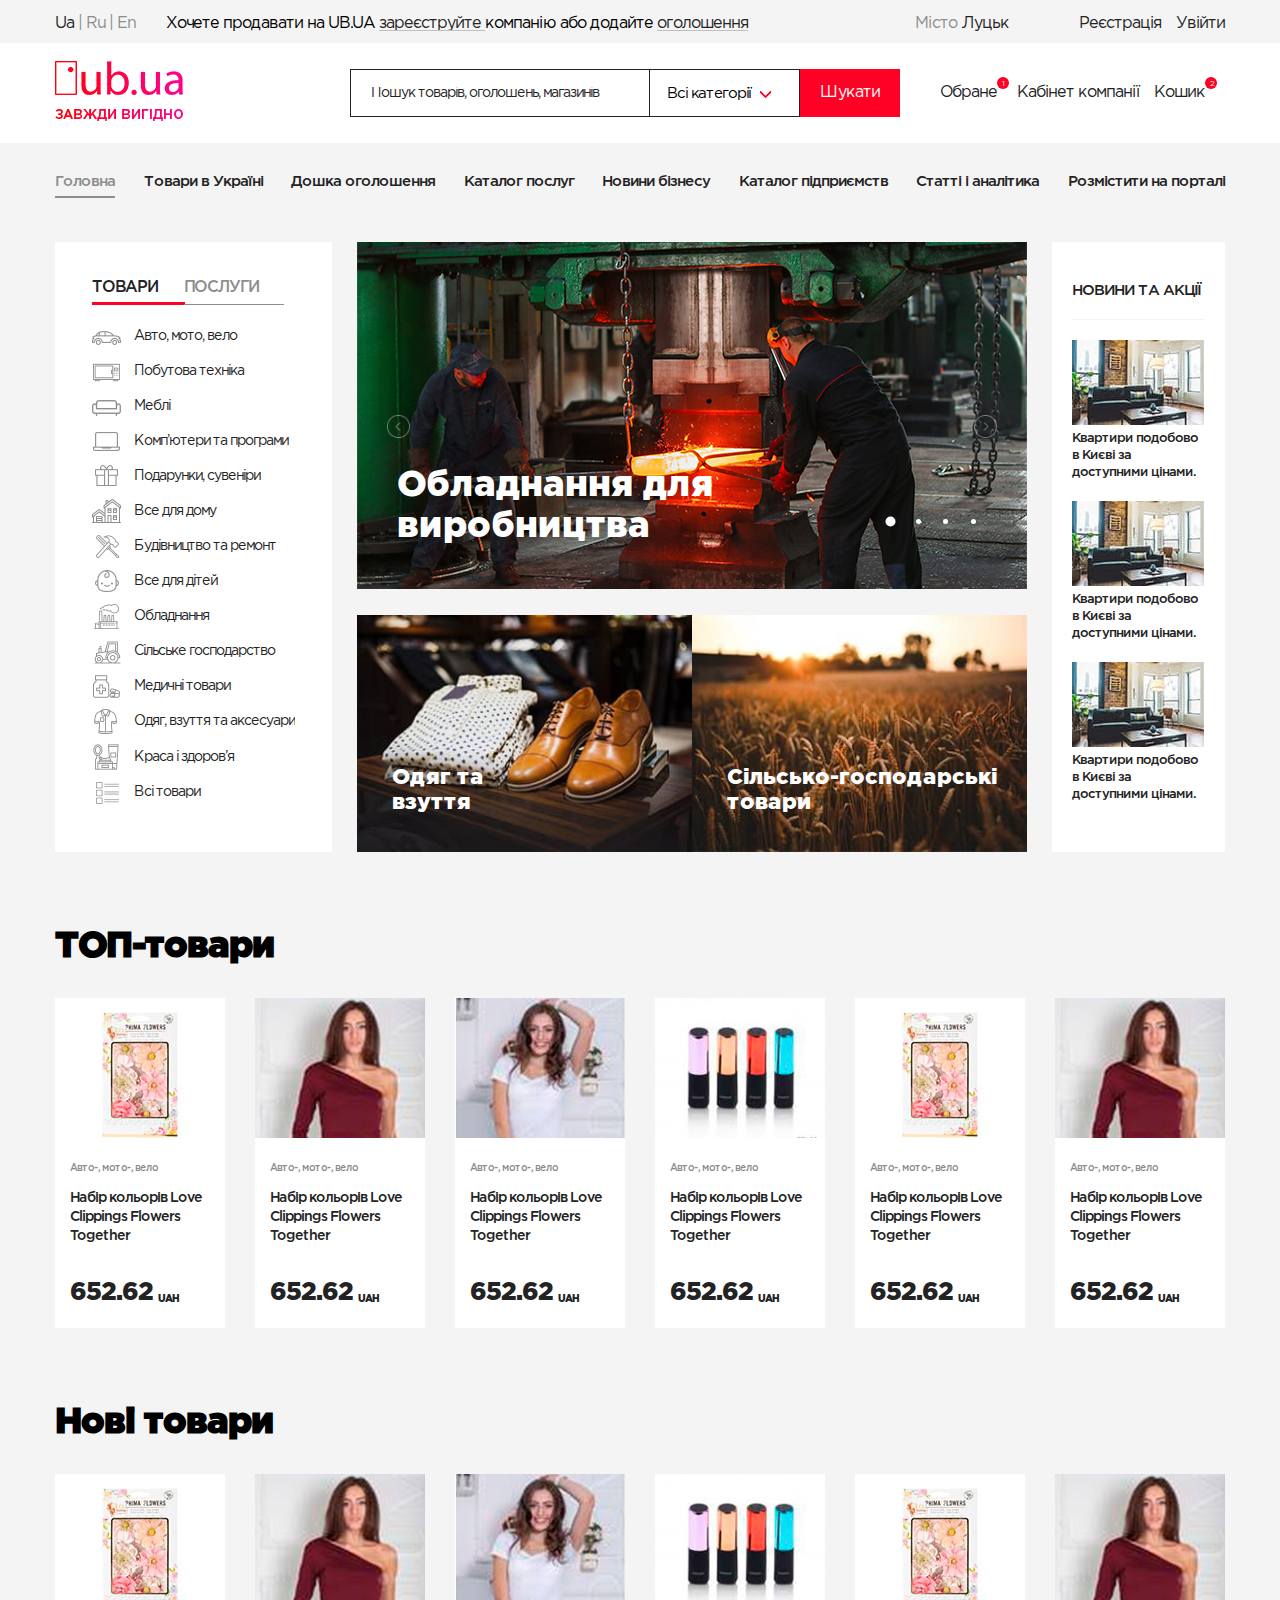
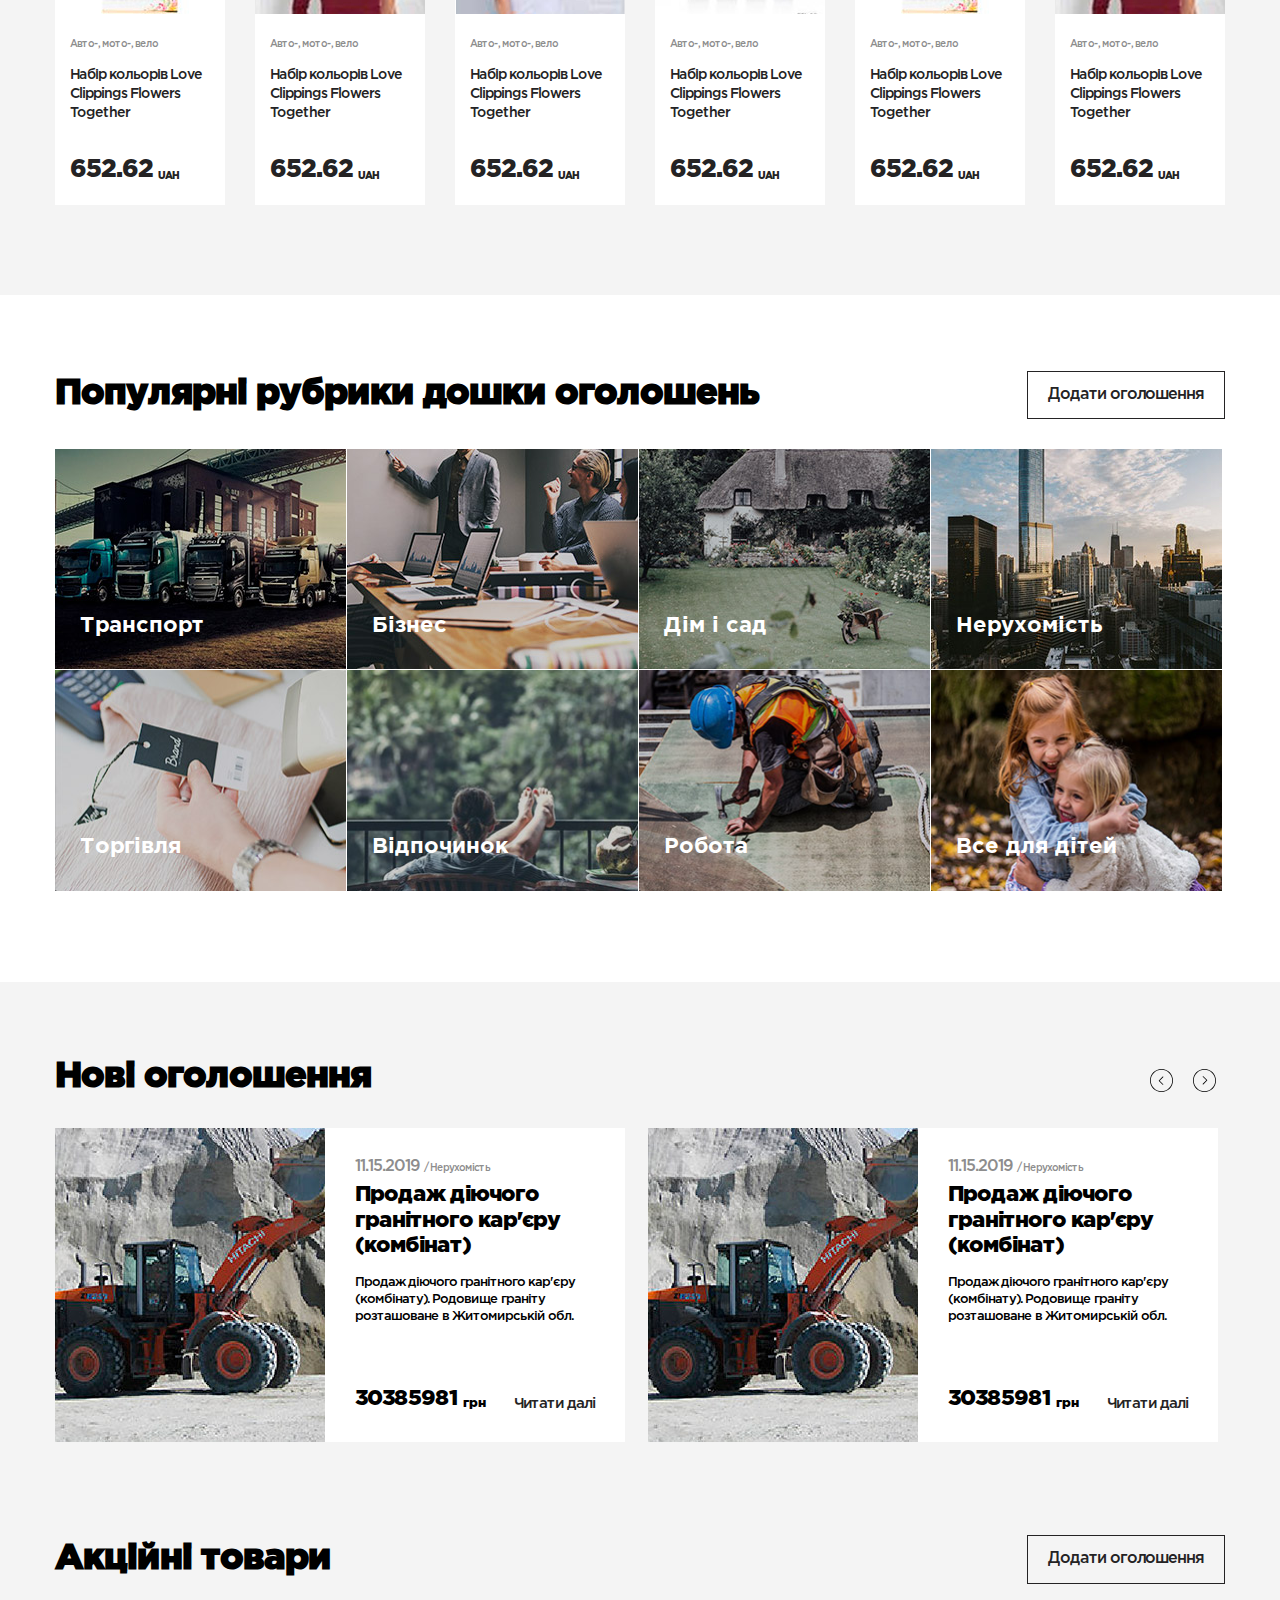
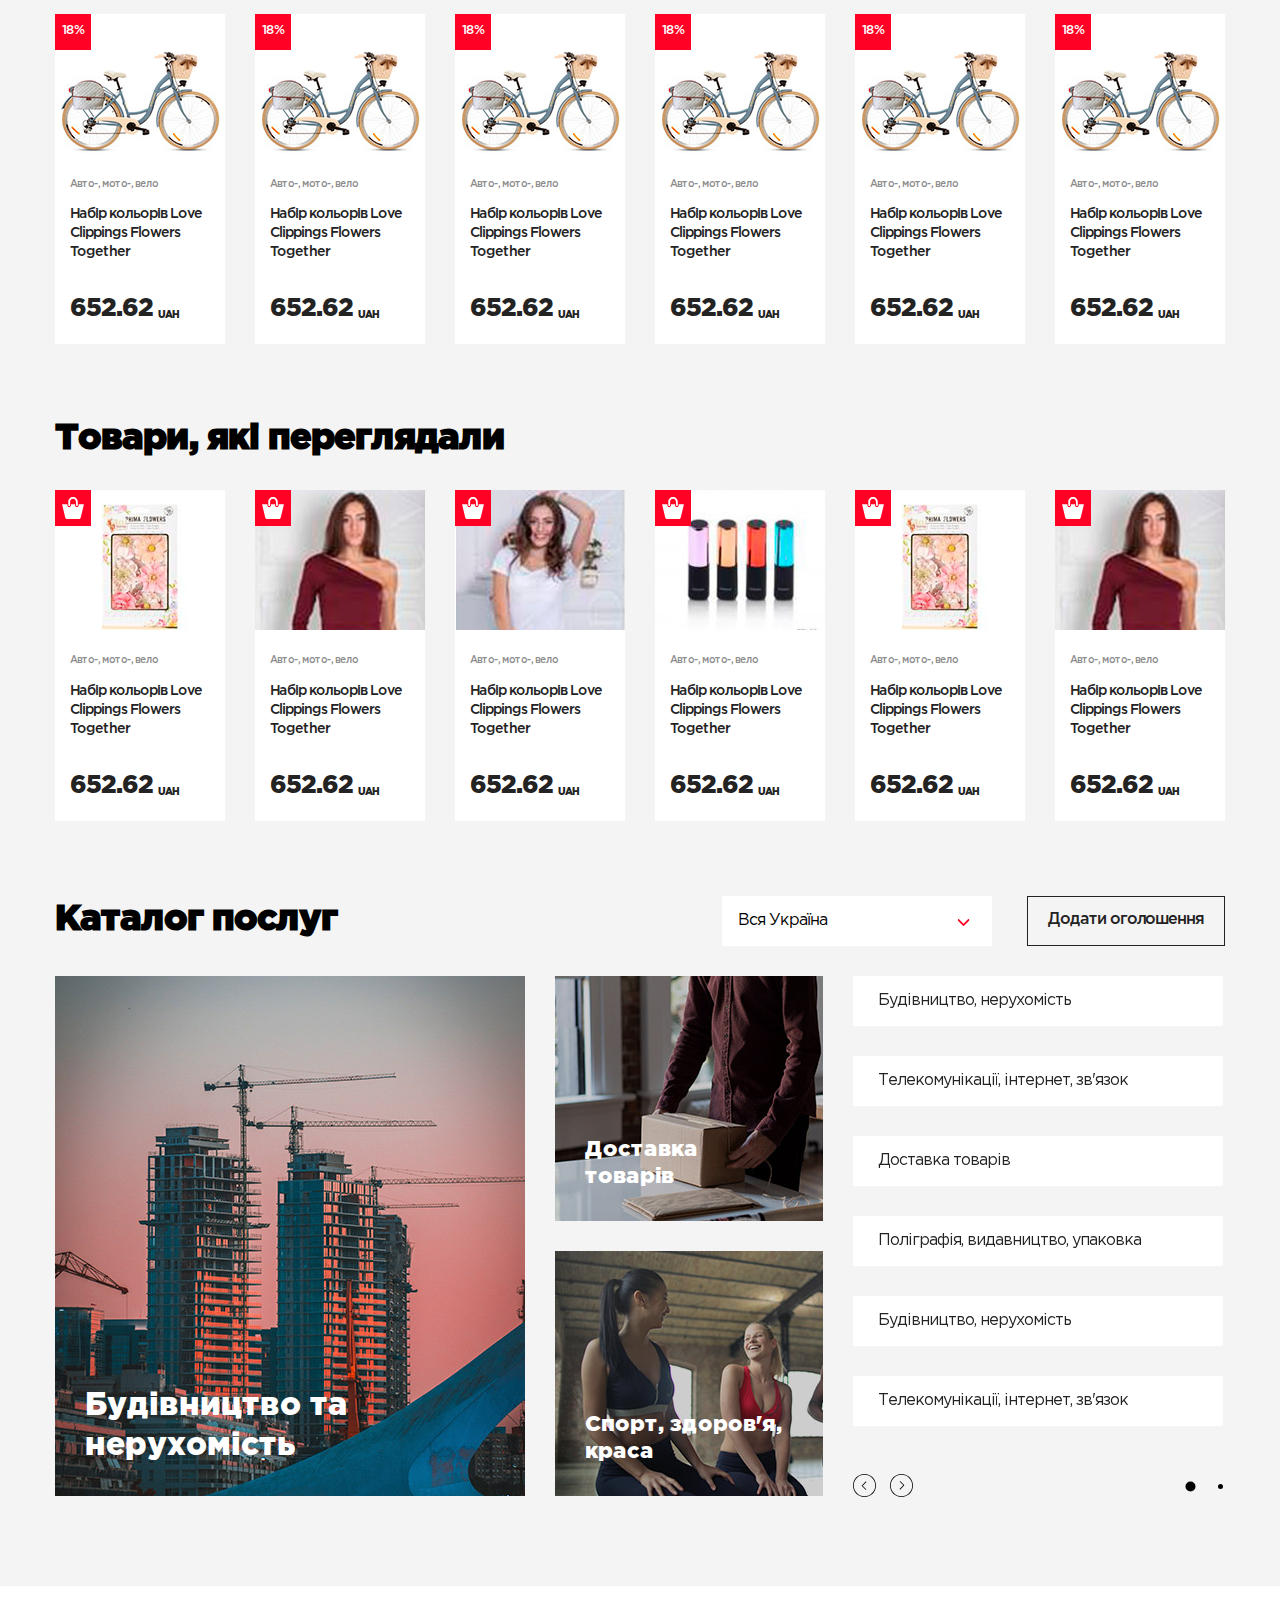
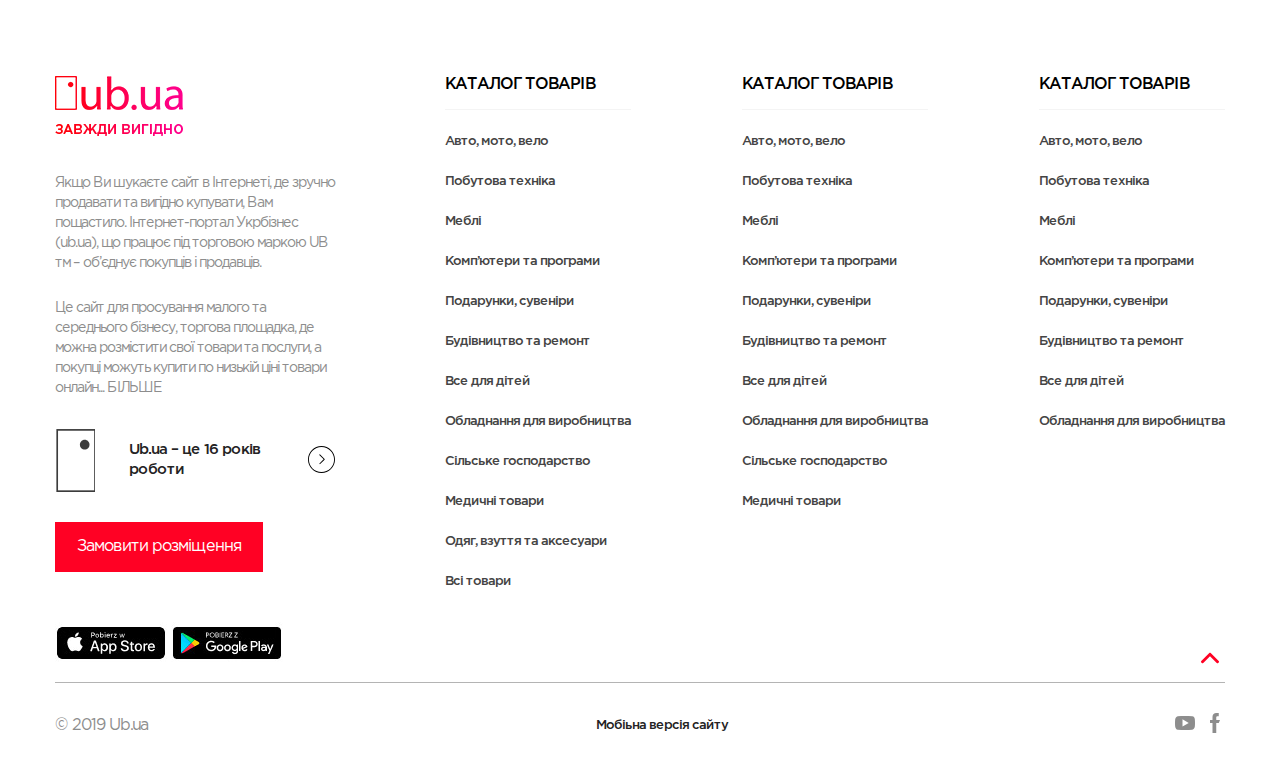
==== index.html @ d22a5349 "desctop home fix" ====
<!doctype html>
<html lang="ru">
<head>
    <meta charset="UTF-8">
    <meta name="viewport" content="initial-scale=1.0, width=device-width">
    <meta http-equiv="X-UA-Compatible" content="ie=edge">
    <link rel="stylesheet" href="css/normalize.css">
    <link rel="stylesheet" href="css/owl.carousel.min.css">
    <link rel="stylesheet" href="css/style.css">
    <link href="images/ub.ico" rel="shortcut icon">
    <title>Document</title>
</head>
<body>

<div class="page-wrap">
    <header class="header">

        <div class="header__top wrapper">
            <div class="header__local">
                <a href="#" class="header__local-link header__local-link--active">Ua</a>
                <span class="header__separator">|</span>
                <a href="#" class="header__local-link">Ru</a>
                <span class="header__separator">|</span>
                <a href="#" class="header__local-link">En</a>
            </div>
            <div class="header__top-text">
                Хочете продавати на UB.UA
                <a href="#">
                    зареєструйте
                </a>
                 компанію або додайте
                <a href="#">
                    оголошення
                </a>
            </div>
            <div class="header__city">
                <span>
                    Місто
                </span>
                <a href="#" class="header__city-name">
                    Луцьк
                </a>
            </div>
            <div class="header__actions">
                <div class="header__sign-up">
                    <a href="#">
                        Реєстрацiя
                    </a>
                </div>
                <div class="header__sign-in">
                    <a href="#">
                        Увiйти
                    </a>
                </div>
                <a href="#" class="mobile-menu-btn">
                    <svg  viewBox="0 0 24 24"><path fill="#ff0124" d="M3,6H21V8H3V6M3,11H21V13H3V11M3,16H21V18H3V16Z"></path></svg>
                </a>
            </div>
        </div>
        <div class="header__center">
            <div class="header__center-inner wrapper">
                <div class="header__center-item">
                    <a href="#" class="header__logo">
                        <img src="images/logo.png" alt="logo">
                    </a>
                </div>
                <div class="header__center-item">
                    <div class="header__search">
                        <input type="text" placeholder="Пошук товарiв, оголошень, магазинiв">
                        <div class="header__category">
                            <span>Всi категорiї</span>


                            <ul class="header__category-items">
                                <li class="header__category-item">
                                    <a href="#" class="header__category-link">
                                        Категорiя
                                    </a>
                                </li>
                            </ul>
                        </div>
                        <input type="submit" class="header__search-btn" value="Шукати">
                    </div>
                    <div class="header__center-right">
                        <a href="#" class="header__like">
                            Обране
                            <span>1</span>
                        </a>
                        <a href="#" class="header__profile">
                            Кабiнет компанії
                        </a>
                        <a href="#" class="header__cart">
                            Кошик
                            <span>2</span>
                        </a>
                    </div>
                </div>
            </div>
        </div>
        <div class="header__menu wrapper">
            <ul class="header__menu-items">
                <li class="header__menu-item">
                    <a href="#" class="header__menu-link header__menu-link--active">
                        Головна
                    </a>
                </li>
                <li class="header__menu-item">
                    <a href="#" class="header__menu-link">
                        Товари в Україні
                    </a>
                </li>
                <li class="header__menu-item">
                    <a href="#" class="header__menu-link">
                        Дошка оголошення
                    </a>
                </li>
                <li class="header__menu-item">
                    <a href="#" class="header__menu-link">
                        Каталог послуг
                    </a>
                </li>
                <li class="header__menu-item">
                    <a href="#" class="header__menu-link">
                        Новини бізнесу
                    </a>
                </li>
                <li class="header__menu-item">
                    <a href="#" class="header__menu-link">
                        Каталог підприємств
                    </a>
                </li>
                <li class="header__menu-item">
                    <a href="#" class="header__menu-link">
                        Статті і аналітика
                    </a>
                </li>
                <li class="header__menu-item">
                    <a href="#" class="header__menu-link">
                        Розмістити на порталі
                    </a>
                </li>
            </ul>
        </div>

    </header>

    <main class="main">
        <div class="home-top wrapper">
            <div class="mobile-catalog">

                <a href="#" >
                    <!--<svg viewBox="0 0 24 24"><path fill="#242324" d="M3,6H21V8H3V6M3,11H21V13H3V11M3,16H21V18H3V16Z"></path></svg>-->
                    Каталог
                </a>
            </div>
            <aside class="catalog-bar">
                <div class="catalog-bar__tabs">
                    <a href="#" class="catalog-bar__tabs-item catalog-bar__tabs-item--active">
                        товари
                    </a>
                    <a href="#" class="catalog-bar__tabs-item">
                        послуги
                    </a>
                </div>
                <div class="catalog-bar__content">
                    <ul class="catalog-bar__items catalog-bar__items--active">
                        <li class="catalog-bar__item">
                            <a href="#" class="catalog-bar__link catalog-bar__link--auto">
                                Авто, мото, вело
                            </a>
                        </li>
                        <li class="catalog-bar__item">
                            <a href="#" class="catalog-bar__link catalog-bar__link--household">
                                Побутова техніка
                            </a>
                        </li>
                        <li class="catalog-bar__item">
                            <a href="#" class="catalog-bar__link catalog-bar__link--mebel">
                                Меблі
                            </a>
                        </li>
                        <li class="catalog-bar__item">
                            <a href="#" class="catalog-bar__link catalog-bar__link--computers">
                                Комп’ютери та програми
                            </a>
                        </li>
                        <li class="catalog-bar__item">
                            <a href="#" class="catalog-bar__link catalog-bar__link--gifts">
                                Подарунки, сувеніри
                            </a>
                        </li>
                        <li class="catalog-bar__item">
                            <a href="#" class="catalog-bar__link catalog-bar__link--home">
                                Все для дому
                            </a>
                        </li>
                        <li class="catalog-bar__item">
                            <a href="#" class="catalog-bar__link catalog-bar__link--construction">
                                Будівництво та ремонт
                            </a>
                        </li>
                        <li class="catalog-bar__item">
                            <a href="#" class="catalog-bar__link catalog-bar__link--children">
                                Все для дітей
                            </a>
                        </li>
                        <li class="catalog-bar__item">
                            <a href="#" class="catalog-bar__link catalog-bar__link--production">
                                Обладнання
                            </a>
                        </li>
                        <li class="catalog-bar__item">
                            <a href="#" class="catalog-bar__link catalog-bar__link--sports">
                                Сільське господарство
                            </a>
                        </li>
                        <li class="catalog-bar__item">
                            <a href="#" class="catalog-bar__link catalog-bar__link--pharmacy">
                                Медичні товари
                            </a>
                        </li>
                        <li class="catalog-bar__item">
                            <a href="#" class="catalog-bar__link catalog-bar__link--clothes">
                                Одяг, взуття та аксесуари
                            </a>
                        </li>
                        <li class="catalog-bar__item">
                            <a href="#" class="catalog-bar__link catalog-bar__link--beauty">
                                Краса і здоров’я
                            </a>
                        </li>
                        <li class="catalog-bar__item">
                            <a href="#" class="catalog-bar__link catalog-bar__link--all">
                                Всі товари
                            </a>
                        </li>
                    </ul>
                    <ul class="catalog-bar__items">
                        <li class="catalog-bar__item">
                            <a href="#" class="catalog-bar__link catalog-bar__link--auto">
                                Авто, мото, вело
                            </a>
                        </li>
                        <li class="catalog-bar__item">
                            <a href="#" class="catalog-bar__link catalog-bar__link--household">
                                Побутова техніка
                            </a>
                        </li>
                        <li class="catalog-bar__item">
                            <a href="#" class="catalog-bar__link catalog-bar__link--mebel">
                                Меблі
                            </a>
                        </li>
                        <li class="catalog-bar__item">
                            <a href="#" class="catalog-bar__link catalog-bar__link--computers">
                                Комп’ютери та програми
                            </a>
                        </li>
                        <li class="catalog-bar__item">
                            <a href="#" class="catalog-bar__link catalog-bar__link--gifts">
                                Подарунки, сувеніри
                            </a>
                        </li>
                        <li class="catalog-bar__item">
                            <a href="#" class="catalog-bar__link catalog-bar__link--home">
                                Все для дому
                            </a>
                        </li>
                        <li class="catalog-bar__item">
                            <a href="#" class="catalog-bar__link catalog-bar__link--construction">
                                Будівництво та ремонт
                            </a>
                        </li>
                        <li class="catalog-bar__item">
                            <a href="#" class="catalog-bar__link catalog-bar__link--children">
                                Все для дітей
                            </a>
                        </li>
                        <li class="catalog-bar__item">
                            <a href="#" class="catalog-bar__link catalog-bar__link--production">
                                Обладнання
                            </a>
                        </li>
                        <li class="catalog-bar__item">
                            <a href="#" class="catalog-bar__link catalog-bar__link--sports">
                                Сільське господарство
                            </a>
                        </li>
                        <li class="catalog-bar__item">
                            <a href="#" class="catalog-bar__link catalog-bar__link--pharmacy">
                                Медичні товари
                            </a>
                        </li>
                        <li class="catalog-bar__item">
                            <a href="#" class="catalog-bar__link catalog-bar__link--clothes">
                                Одяг, взуття та аксесуари
                            </a>
                        </li>
                        <li class="catalog-bar__item">
                            <a href="#" class="catalog-bar__link catalog-bar__link--beauty">
                                Краса і здоров’я
                            </a>
                        </li>
                        <li class="catalog-bar__item">
                            <a href="#" class="catalog-bar__link catalog-bar__link--all">
                                Всі товари
                            </a>
                        </li>
                    </ul>
                </div>
            </aside>
            <div class="home-top__center">
                <div class="home-slider">
                    <div class="home-slider__items owl-carousel">
                        <a href="#" class="home-slider__item">
                            <img src="images/slide.png" alt="img">
                            <div class="home-slider__title">
                                Обладнання для <br> виробництва
                            </div>
                        </a>
                        <a href="#" class="home-slider__item">
                            <img src="images/slide.png" alt="img">
                            <div class="home-slider__title">
                                Обладнання для <br> виробництва
                            </div>
                        </a>
                        <a href="#" class="home-slider__item">
                            <img src="images/slide.png" alt="img">
                            <div class="home-slider__title">
                                Обладнання для <br> виробництва
                            </div>
                        </a>
                        <a href="#" class="home-slider__item">
                            <img src="images/slide.png" alt="img">
                            <div class="home-slider__title">
                                Обладнання для <br> виробництва
                            </div>
                        </a>
                    </div>
                </div>
                <div class="home-top__category">
                    <a href="#" class="home-top__category-item">
                        <img src="images/cat.jpg" alt="img">
                        <div class="home-top__category-title">
                            Одяг та <br>
                            взуття
                        </div>
                    </a>
                    <a href="#" class="home-top__category-item">
                        <img src="images/cat2.jpg" alt="img">
                        <div class="home-top__category-title">
                            Сiльсько-господарськi товари
                        </div>
                    </a>
                </div>
            </div>
            <aside class="news-bar">
                <a href="#" class="news-bar__title">
                    Новини та Акції
                </a>
                <a href="#" class="news-bar__item">
                    <div class="news-bar__img">
                        <img src="images/news.jpg" alt="img">
                    </div>
                    <div class="news-bar__caption">
                        Квартири подобово в Києві за доступними цінами.
                    </div>
                </a>
                <a href="#" class="news-bar__item">
                    <div class="news-bar__img">
                        <img src="images/news.jpg" alt="img">
                    </div>
                    <div class="news-bar__caption">
                        Квартири подобово в Києві за доступними цінами.
                    </div>
                </a>
                <a href="#" class="news-bar__item">
                    <div class="news-bar__img">
                        <img src="images/news.jpg" alt="img">
                    </div>
                    <div class="news-bar__caption">
                        Квартири подобово в Києві за доступними цінами.
                    </div>
                </a>
            </aside>
        </div>


        <div class="wrapper">
            <div class="block-title">
                <h2>
                    ТОП-товари
                </h2>
            </div>

            <div class="product-slider">
                <div class="product-slider__inner">
                    <a href="#" class="product">
                        <div class="product__img">
                            <img src="images/home/t1.jpg" alt="img">
                        </div>
                        <div class="product__category">
                            Авто-, мото-, вело
                        </div>
                        <div class="product__title">
                            Набір кольорів Love Clippings Flowers Together
                        </div>
                        <div class="product__price">
                            <div class="product__price_num">
                                652.62
                            </div>
                            <div class="product__price_currency">
                                UAH
                            </div>
                        </div>
                    </a>
                    <a href="#" class="product">
                        <div class="product__img">
                            <img src="images/home/t2.jpg" alt="img">
                        </div>
                        <div class="product__category">
                            Авто-, мото-, вело
                        </div>
                        <div class="product__title">
                            Набір кольорів Love Clippings Flowers Together
                        </div>
                        <div class="product__price">
                            <div class="product__price_num">
                                652.62
                            </div>
                            <div class="product__price_currency">
                                UAH
                            </div>
                        </div>
                    </a>
                    <a href="#" class="product">
                        <div class="product__img">
                            <img src="images/home/t3.jpg" alt="img">
                        </div>
                        <div class="product__category">
                            Авто-, мото-, вело
                        </div>
                        <div class="product__title">
                            Набір кольорів Love Clippings Flowers Together
                        </div>
                        <div class="product__price">
                            <div class="product__price_num">
                                652.62
                            </div>
                            <div class="product__price_currency">
                                UAH
                            </div>
                        </div>
                    </a>
                    <a href="#" class="product">
                        <div class="product__img">
                            <img src="images/home/t4.jpg" alt="img">
                        </div>
                        <div class="product__category">
                            Авто-, мото-, вело
                        </div>
                        <div class="product__title">
                            Набір кольорів Love Clippings Flowers Together
                        </div>
                        <div class="product__price">
                            <div class="product__price_num">
                                652.62
                            </div>
                            <div class="product__price_currency">
                                UAH
                            </div>
                        </div>
                    </a>
                    <a href="#" class="product">
                        <div class="product__img">
                            <img src="images/home/t1.jpg" alt="img">
                        </div>
                        <div class="product__category">
                            Авто-, мото-, вело
                        </div>
                        <div class="product__title">
                            Набір кольорів Love Clippings Flowers Together
                        </div>
                        <div class="product__price">
                            <div class="product__price_num">
                                652.62
                            </div>
                            <div class="product__price_currency">
                                UAH
                            </div>
                        </div>
                    </a>
                    <a href="#" class="product">
                        <div class="product__img">
                            <img src="images/home/t2.jpg" alt="img">
                        </div>
                        <div class="product__category">
                            Авто-, мото-, вело
                        </div>
                        <div class="product__title">
                            Набір кольорів Love Clippings Flowers Together
                        </div>
                        <div class="product__price">
                            <div class="product__price_num">
                                652.62
                            </div>
                            <div class="product__price_currency">
                                UAH
                            </div>
                        </div>
                    </a>
                </div>
            </div>
        </div>


        <div class="wrapper">
            <div class="block-title">
                <h2>
                    Нові товари
                </h2>
            </div>

            <div class="product-slider">
                <div class="product-slider__inner">

                    <a href="#" class="product">
                        <div class="product__img">
                            <img src="images/home/t1.jpg" alt="img">
                        </div>
                        <div class="product__category">
                            Авто-, мото-, вело
                        </div>
                        <div class="product__title">
                            Набір кольорів Love Clippings Flowers Together
                        </div>
                        <div class="product__price">
                            <div class="product__price_num">
                                652.62
                            </div>
                            <div class="product__price_currency">
                                UAH
                            </div>
                        </div>
                    </a>
                    <a href="#" class="product">
                        <div class="product__img">
                            <img src="images/home/t2.jpg" alt="img">
                        </div>
                        <div class="product__category">
                            Авто-, мото-, вело
                        </div>
                        <div class="product__title">
                            Набір кольорів Love Clippings Flowers Together
                        </div>
                        <div class="product__price">
                            <div class="product__price_num">
                                652.62
                            </div>
                            <div class="product__price_currency">
                                UAH
                            </div>
                        </div>
                    </a>
                    <a href="#" class="product">
                        <div class="product__img">
                            <img src="images/home/t3.jpg" alt="img">
                        </div>
                        <div class="product__category">
                            Авто-, мото-, вело
                        </div>
                        <div class="product__title">
                            Набір кольорів Love Clippings Flowers Together
                        </div>
                        <div class="product__price">
                            <div class="product__price_num">
                                652.62
                            </div>
                            <div class="product__price_currency">
                                UAH
                            </div>
                        </div>
                    </a>
                    <a href="#" class="product">
                        <div class="product__img">
                            <img src="images/home/t4.jpg" alt="img">
                        </div>
                        <div class="product__category">
                            Авто-, мото-, вело
                        </div>
                        <div class="product__title">
                            Набір кольорів Love Clippings Flowers Together
                        </div>
                        <div class="product__price">
                            <div class="product__price_num">
                                652.62
                            </div>
                            <div class="product__price_currency">
                                UAH
                            </div>
                        </div>
                    </a>
                    <a href="#" class="product">
                        <div class="product__img">
                            <img src="images/home/t1.jpg" alt="img">
                        </div>
                        <div class="product__category">
                            Авто-, мото-, вело
                        </div>
                        <div class="product__title">
                            Набір кольорів Love Clippings Flowers Together
                        </div>
                        <div class="product__price">
                            <div class="product__price_num">
                                652.62
                            </div>
                            <div class="product__price_currency">
                                UAH
                            </div>
                        </div>
                    </a>
                    <a href="#" class="product">
                        <div class="product__img">
                            <img src="images/home/t2.jpg" alt="img">
                        </div>
                        <div class="product__category">
                            Авто-, мото-, вело
                        </div>
                        <div class="product__title">
                            Набір кольорів Love Clippings Flowers Together
                        </div>
                        <div class="product__price">
                            <div class="product__price_num">
                                652.62
                            </div>
                            <div class="product__price_currency">
                                UAH
                            </div>
                        </div>
                    </a>
                </div>
            </div>
        </div>
        <div class="popular-dashboard">
            <div class="wrapper">

                <div class="block-title">
                    <h2>
                        Популярні рубрики дошки оголошень
                    </h2>
                    <a href="#" class="block-title__btn">
                        Додати оголошення
                    </a>
                </div>
                <div class="popular-dashboard__items">
                    <a href="#" class="popular-dashboard__item">
                        <img src="images/home/n1.jpg" alt="img" class="popular-dashboard__img">
                        <div class="popular-dashboard__caption">
                            Транспорт
                        </div>
                    </a>
                    <a href="#" class="popular-dashboard__item">
                        <img src="images/home/n2.jpg" alt="img" class="popular-dashboard__img">
                        <div class="popular-dashboard__caption">
                            Бiзнес
                        </div>
                    </a>
                    <a href="#" class="popular-dashboard__item">
                        <img src="images/home/n3.jpg" alt="img" class="popular-dashboard__img">
                        <div class="popular-dashboard__caption">
                            Дiм i сад
                        </div>
                    </a>

                    <a href="#" class="popular-dashboard__item">
                        <img src="images/home/n4.jpg" alt="img" class="popular-dashboard__img">
                        <div class="popular-dashboard__caption">
                            Нерухомiсть
                        </div>
                    </a>
                    <a href="#" class="popular-dashboard__item">
                        <img src="images/home/n5.jpg" alt="img" class="popular-dashboard__img">
                        <div class="popular-dashboard__caption">
                            Торгiвля
                        </div>
                    </a>
                    <a href="#" class="popular-dashboard__item">
                        <img src="images/home/n6.jpg" alt="img" class="popular-dashboard__img">
                        <div class="popular-dashboard__caption">
                            Вiдпочинок
                        </div>
                    </a>
                    <a href="#" class="popular-dashboard__item">
                        <img src="images/home/n7.jpg" alt="img" class="popular-dashboard__img">
                        <div class="popular-dashboard__caption">
                            Робота
                        </div>
                    </a>
                    <a href="#" class="popular-dashboard__item">
                        <img src="images/home/n8.jpg" alt="img" class="popular-dashboard__img">
                        <div class="popular-dashboard__caption">
                            Все для дiтей
                        </div>
                    </a>
                </div>
            </div>
        </div>
        <div class="wrapper">
            <div class="block-title">
                <h2>
                    Нові оголошення
                </h2>
            </div>
            <div class="advertisement">
                <div class="advertisement__items owl-carousel">
                    <div class="advertisement__item">
                        <div class="advertisement__img">
                            <img src="images/home/ad1.jpg" alt="img">
                        </div>
                        <div class="advertisement__desc">
                            <div class="advertisement__top">
                                <div class="advertisement__date">
                                    11.15.2019  <span>/ Нерухомiсть</span>
                                </div>
                                <div class="advertisement__title">
                                    Продаж діючого гранітного кар'єру (комбінат)
                                </div>
                                <div class="advertisement__txt">
                                    Продаж діючого гранітного кар'єру (комбінату). Родовище граніту розташоване в Житомирській обл.
                                </div>
                            </div>
                            <div class="advertisement__bottom">
                                <div class="advertisement__price">
                                    <div class="advertisement__price-sum">
                                        30385981
                                    </div>
                                    <div class="advertisement__price-currency">
                                        грн
                                    </div>
                                </div>
                                <a href="#" class="advertisement__read-more">
                                    Читати далi
                                </a>
                            </div>
                        </div>
                    </div>
                    <div class="advertisement__item">
                        <div class="advertisement__img">
                            <img src="images/home/ad1.jpg" alt="img">
                        </div>
                        <div class="advertisement__desc">
                            <div class="advertisement__top">

                                <div class="advertisement__date">
                                    11.15.2019  <span>/ Нерухомiсть</span>
                                </div>
                                <div class="advertisement__title">
                                    Продаж діючого гранітного кар'єру (комбінат)
                                </div>
                                <div class="advertisement__txt">
                                    Продаж діючого гранітного кар'єру (комбінату). Родовище граніту розташоване в Житомирській обл.
                                </div>
                            </div>
                            <div class="advertisement__bottom">
                                <div class="advertisement__price">
                                    <div class="advertisement__price-sum">
                                        30385981
                                    </div>
                                    <div class="advertisement__price-currency">
                                        грн
                                    </div>
                                </div>
                                <a href="#" class="advertisement__read-more">
                                    Читати далi
                                </a>
                            </div>
                        </div>
                    </div>
                    <div class="advertisement__item">
                        <div class="advertisement__img">
                            <img src="images/home/ad1.jpg" alt="img">
                        </div>
                        <div class="advertisement__desc">
                            <div class="advertisement__top">
                                <div class="advertisement__date">
                                    11.15.2019  <span>/ Нерухомiсть</span>
                                </div>
                                <div class="advertisement__title">
                                    Продаж діючого гранітного кар'єру (комбінат)
                                </div>
                                <div class="advertisement__txt">
                                    Продаж діючого гранітного кар'єру (комбінату). Родовище граніту розташоване в Житомирській обл.
                                </div>
                            </div>

                            <div class="advertisement__bottom">
                                <div class="advertisement__price">
                                    <div class="advertisement__price-sum">
                                        30385981
                                    </div>
                                    <div class="advertisement__price-currency">
                                        грн
                                    </div>
                                </div>
                                <a href="#" class="advertisement__read-more">
                                    Читати далi
                                </a>
                            </div>
                        </div>
                    </div>
                </div>
            </div>
        </div>

        <div class="wrapper title-btn">
            <div class="block-title">
                <h2>
                    Акційні товари
                </h2>
                <a href="#" class="block-title__btn">
                    Додати оголошення
                </a>
            </div>

            <div class="product-slider actions">
                <div class="product-slider__inner">

                    <a href="#" class="product">
                        <div class="product__img">
                            <img src="images/home/t10.jpg" alt="img">
                        </div>
                        <div class="product__category">
                            Авто-, мото-, вело
                        </div>
                        <div class="product__title">
                            Набір кольорів Love Clippings Flowers Together
                        </div>
                        <div class="product__price">
                            <div class="product__price_num">
                                652.62
                            </div>
                            <div class="product__price_currency">
                                UAH
                            </div>
                        </div>
                        <span class="action-product">18%</span>
                    </a>
                    <a  href="#" class="product">
                        <div class="product__img">
                            <img src="images/home/t10.jpg" alt="img">
                        </div>
                        <div class="product__category">
                            Авто-, мото-, вело
                        </div>
                        <div class="product__title">
                            Набір кольорів Love Clippings Flowers Together
                        </div>
                        <div class="product__price">
                            <div class="product__price_num">
                                652.62
                            </div>
                            <div class="product__price_currency">
                                UAH
                            </div>
                        </div>
                        <span class="action-product">18%</span>
                    </a>
                    <a href="#" class="product">
                        <div class="product__img">
                            <img src="images/home/t10.jpg" alt="img">
                        </div>
                        <div class="product__category">
                            Авто-, мото-, вело
                        </div>
                        <div class="product__title">
                            Набір кольорів Love Clippings Flowers Together
                        </div>
                        <div class="product__price">
                            <div class="product__price_num">
                                652.62
                            </div>
                            <div class="product__price_currency">
                                UAH
                            </div>
                        </div>
                        <span class="action-product">18%</span>
                    </a>
                    <a href="#" class="product">
                        <div class="product__img">
                            <img src="images/home/t10.jpg" alt="img">
                        </div>
                        <div class="product__category">
                            Авто-, мото-, вело
                        </div>
                        <div class="product__title">
                            Набір кольорів Love Clippings Flowers Together
                        </div>
                        <div class="product__price">
                            <div class="product__price_num">
                                652.62
                            </div>
                            <div class="product__price_currency">
                                UAH
                            </div>
                        </div>
                        <span class="action-product">18%</span>
                    </a>
                    <a href="#" class="product">
                        <div class="product__img">
                            <img src="images/home/t10.jpg" alt="img">
                        </div>
                        <div class="product__category">
                            Авто-, мото-, вело
                        </div>
                        <div class="product__title">
                            Набір кольорів Love Clippings Flowers Together
                        </div>
                        <div class="product__price">
                            <div class="product__price_num">
                                652.62
                            </div>
                            <div class="product__price_currency">
                                UAH
                            </div>
                        </div>
                        <span class="action-product">18%</span>
                    </a>
                    <a href="#" class="product">
                        <div class="product__img">
                            <img src="images/home/t10.jpg" alt="img">
                        </div>
                        <div class="product__category">
                            Авто-, мото-, вело
                        </div>
                        <div class="product__title">
                            Набір кольорів Love Clippings Flowers Together
                        </div>
                        <div class="product__price">
                            <div class="product__price_num">
                                652.62
                            </div>
                            <div class="product__price_currency">
                                UAH
                            </div>
                        </div>
                        <span class="action-product">18%</span>
                    </a>
                </div>
            </div>
        </div>

        <div class="wrapper">
            <div class="block-title">
                <h2>
                    Товари, які переглядали
                </h2>
            </div>

            <div class="product-slider showed">
                <div class="product-slider__inner">

                    <a href="#" class="product">
                        <div class="product__img">
                            <img src="images/home/t1.jpg" alt="img">
                        </div>
                        <div class="product__category">
                            Авто-, мото-, вело
                        </div>
                        <div class="product__title">
                            Набір кольорів Love Clippings Flowers Together
                        </div>
                        <div class="product__price">
                            <div class="product__price_num">
                                652.62
                            </div>
                            <div class="product__price_currency">
                                UAH
                            </div>
                        </div>
                        <span class="action-viewed"></span>
                    </a>
                    <a href="#" class="product">
                        <div class="product__img">
                            <img src="images/home/t2.jpg" alt="img">
                        </div>
                        <div class="product__category">
                            Авто-, мото-, вело
                        </div>
                        <div class="product__title">
                            Набір кольорів Love Clippings Flowers Together
                        </div>
                        <div class="product__price">
                            <div class="product__price_num">
                                652.62
                            </div>
                            <div class="product__price_currency">
                                UAH
                            </div>
                        </div>
                        <span class="action-viewed"></span>
                    </a>
                    <a href="#" class="product">
                        <div class="product__img">
                            <img src="images/home/t3.jpg" alt="img">
                        </div>
                        <div class="product__category">
                            Авто-, мото-, вело
                        </div>
                        <div class="product__title">
                            Набір кольорів Love Clippings Flowers Together
                        </div>
                        <div class="product__price">
                            <div class="product__price_num">
                                652.62
                            </div>
                            <div class="product__price_currency">
                                UAH
                            </div>
                        </div>
                        <span class="action-viewed"></span>
                    </a>
                    <a href="#" class="product">
                        <div class="product__img">
                            <img src="images/home/t4.jpg" alt="img">
                        </div>
                        <div class="product__category">
                            Авто-, мото-, вело
                        </div>
                        <div class="product__title">
                            Набір кольорів Love Clippings Flowers Together
                        </div>
                        <div class="product__price">
                            <div class="product__price_num">
                                652.62
                            </div>
                            <div class="product__price_currency">
                                UAH
                            </div>
                        </div>
                        <span class="action-viewed"></span>
                    </a>
                    <a href="#" class="product">
                        <div class="product__img">
                            <img src="images/home/t1.jpg" alt="img">
                        </div>
                        <div class="product__category">
                            Авто-, мото-, вело
                        </div>
                        <div class="product__title">
                            Набір кольорів Love Clippings Flowers Together
                        </div>
                        <div class="product__price">
                            <div class="product__price_num">
                                652.62
                            </div>
                            <div class="product__price_currency">
                                UAH
                            </div>
                        </div>
                        <span class="action-viewed"></span>
                    </a>
                    <a href="#" class="product">
                        <div class="product__img">
                            <img src="images/home/t2.jpg" alt="img">
                        </div>
                        <div class="product__category">
                            Авто-, мото-, вело
                        </div>
                        <div class="product__title">
                            Набір кольорів Love Clippings Flowers Together
                        </div>
                        <div class="product__price">
                            <div class="product__price_num">
                                652.62
                            </div>
                            <div class="product__price_currency">
                                UAH
                            </div>
                        </div>
                        <span class="action-viewed"></span>
                    </a>
                </div>
            </div>
        </div>

        <div class="wrapper title-btn">
            <div class="block-title">
                <h2>
                    Каталог послуг
                </h2>
                <div class="block-title__right">
                    <div class="block-title__select">
                        Вся Україна
                        <div class="block-title__select-items">
                            <a href="#" class="block-title__select-item">
                                Київ
                            </a>
                        </div>
                    </div>

                    <a href="#" class="block-title__btn">
                        Додати оголошення
                    </a>
                </div>
            </div>

            <div class="catalog-services">
                <div class="catalog-services__left">
                    <div class="catalog-services__big-cat">
                        <a href="#" class="catalog-services__img">
                            <img src="images/home/p1.jpg" alt="img">
                            <div class="catalog-services__caption">
                                Будівництво
                                та нерухомість
                            </div>
                        </a>
                    </div>
                    <div class="catalog-services__small-cat">
                        <a href="#" class="catalog-services__img">
                            <img src="images/home/p2.jpg" alt="img">
                            <div class="catalog-services__caption">
                                Доставка
                                товарiв
                            </div>
                        </a>
                        <a href="#" class="catalog-services__img">
                            <img src="images/home/p3.jpg" alt="img">
                            <div class="catalog-services__caption">
                                Спорт, здоров'я, краса
                            </div>
                        </a>
                    </div>

                </div>
                <div class="catalog-services__right">
                    <div class="catalog-services__slider owl-carousel">
                        <div class="catalog-services__slide">
                            <div class="catalog-services__items">
                                <a href="#" class="catalog-services__item">
                                    Будівництво, нерухомість
                                </a>
                                <a href="#" class="catalog-services__item">
                                    Телекомунікації, інтернет, зв'язок
                                </a>
                                <a href="#" class="catalog-services__item">
                                    Доставка товарів
                                </a>
                                <a href="#" class="catalog-services__item">
                                    Поліграфія, видавництво, упаковка
                                </a>
                                <a href="#" class="catalog-services__item">
                                    Будівництво, нерухомість
                                </a>
                                <a href="#" class="catalog-services__item">
                                    Телекомунікації, інтернет, зв'язок
                                </a>
                            </div>
                        </div>
                        <div class="catalog-services__slide">
                            <div class="catalog-services__items">
                                <a href="#" class="catalog-services__item">
                                    Будівництво, нерухомість
                                </a>
                                <a href="#" class="catalog-services__item">
                                    Телекомунікації, інтернет, зв'язок
                                </a>
                                <a href="#" class="catalog-services__item">
                                    Доставка товарів
                                </a>
                                <a href="#" class="catalog-services__item">
                                    Поліграфія, видавництво, упаковка
                                </a>
                                <a href="#" class="catalog-services__item">
                                    Будівництво, нерухомість
                                </a>
                                <a href="#" class="catalog-services__item">
                                    Телекомунікації, інтернет, зв'язок
                                </a>
                            </div>
                        </div>
                    </div>
                </div>
            </div>
        </div>

    </main>

    <footer class="footer">
        <div class="wrapper">
            <div class="footer__top">
                <div class="footer__left">
                    <div class="footer__logo">
                        <img src="images/logo.png" alt="logo">
                    </div>
                    <div class="footer__text">
                        <div class="footer__text-item">
                            Якщо Ви шукаєте сайт в Інтернеті, де зручно продавати та вигідно купувати, Вам пощастило. Інтернет-портал Укрбізнес (ub.ua), що працює під торговою маркою UB тм – об’єднує покупців і продавців.
                        </div>
                        <div class="footer__text-item">
                            Це сайт для просування малого та середнього бізнесу, торгова площадка, де можна розмістити свої товари та послуги, а покупці можуть купити по низькій ціні товари онлайн...
                            <a href="#">Бiльше</a>
                        </div>
                    </div>
                    <a href="#" class="footer__big-link">
                        <img src="images/home/znak.svg" alt="img">
                        <span>
                            Ub.ua – це 16 років роботи
                        </span>
                        <span class="footer__arrow"></span>
                    </a>
                    <a href="#" class="footer__btn">
                        Замовити розмiщення
                    </a>
                    <div class="footer__app">
                        <a href="#" class="footer__app-store">
                            <img src="images/home/m1.jpg" alt="img">
                        </a>
                        <a href="#" class="footer__google">
                            <img src="images/home/m2.jpg" alt="img">
                        </a>
                    </div>
                </div>
                <div class="footer__right">
                    <div class="footer__catalog">
                        <ul class="footer__catalog-items">
                            <li class="footer__catalog-item footer__catalog-item--title">
                                Каталог товарів
                            </li>
                            <li class="footer__catalog-item">
                                <a href="#" class="footer__catalog-link">
                                    Авто, мото, вело
                                </a>
                            </li>
                            <li class="footer__catalog-item">
                                <a href="#" class="footer__catalog-link">
                                    Побутова техніка
                                </a>
                            </li>
                            <li class="footer__catalog-item">
                                <a href="#" class="footer__catalog-link">
                                    Меблі
                                </a>
                            </li>
                            <li class="footer__catalog-item">
                                <a href="#" class="footer__catalog-link">
                                    Комп’ютери та програми
                                </a>
                            </li>
                            <li class="footer__catalog-item">
                                <a href="#" class="footer__catalog-link">
                                    Подарунки, сувеніри
                                </a>
                            </li>
                            <li class="footer__catalog-item">
                                <a href="#" class="footer__catalog-link">
                                    Будівництво та ремонт
                                </a>
                            </li>
                            <li class="footer__catalog-item">
                                <a href="#" class="footer__catalog-link">
                                    Все для дітей
                                </a>
                            </li>
                            <li class="footer__catalog-item">
                                <a href="#" class="footer__catalog-link">
                                    Обладнання для виробництва
                                </a>
                            </li>
                            <li class="footer__catalog-item">
                                <a href="#" class="footer__catalog-link">
                                    Сільське господарство
                                </a>
                            </li>
                            <li class="footer__catalog-item">
                                <a href="#" class="footer__catalog-link">
                                    Медичні товари
                                </a>
                            </li>
                            <li class="footer__catalog-item">
                                <a href="#" class="footer__catalog-link">
                                    Одяг, взуття та аксесуари
                                </a>
                            </li>
                            <li class="footer__catalog-item">
                                <a href="#" class="footer__catalog-link">
                                    Всі товари
                                </a>
                            </li>

                        </ul>
                        <ul class="footer__catalog-items">
                            <li class="footer__catalog-item footer__catalog-item--title">
                                Каталог товарів
                            </li>
                            <li class="footer__catalog-item">
                                <a href="#" class="footer__catalog-link">
                                    Авто, мото, вело
                                </a>
                            </li>
                            <li class="footer__catalog-item">
                                <a href="#" class="footer__catalog-link">
                                    Побутова техніка
                                </a>
                            </li>
                            <li class="footer__catalog-item">
                                <a href="#" class="footer__catalog-link">
                                    Меблі
                                </a>
                            </li>
                            <li class="footer__catalog-item">
                                <a href="#" class="footer__catalog-link">
                                    Комп’ютери та програми
                                </a>
                            </li>
                            <li class="footer__catalog-item">
                                <a href="#" class="footer__catalog-link">
                                    Подарунки, сувеніри
                                </a>
                            </li>
                            <li class="footer__catalog-item">
                                <a href="#" class="footer__catalog-link">
                                    Будівництво та ремонт
                                </a>
                            </li>
                            <li class="footer__catalog-item">
                                <a href="#" class="footer__catalog-link">
                                    Все для дітей
                                </a>
                            </li>
                            <li class="footer__catalog-item">
                                <a href="#" class="footer__catalog-link">
                                    Обладнання для виробництва
                                </a>
                            </li>
                            <li class="footer__catalog-item">
                                <a href="#" class="footer__catalog-link">
                                    Сільське господарство
                                </a>
                            </li>
                            <li class="footer__catalog-item">
                                <a href="#" class="footer__catalog-link">
                                    Медичні товари
                                </a>
                            </li>

                        </ul>
                        <ul class="footer__catalog-items">
                            <li class="footer__catalog-item footer__catalog-item--title">
                                Каталог товарів
                            </li>
                            <li class="footer__catalog-item">
                                <a href="#" class="footer__catalog-link">
                                    Авто, мото, вело
                                </a>
                            </li>
                            <li class="footer__catalog-item">
                                <a href="#" class="footer__catalog-link">
                                    Побутова техніка
                                </a>
                            </li>
                            <li class="footer__catalog-item">
                                <a href="#" class="footer__catalog-link">
                                    Меблі
                                </a>
                            </li>
                            <li class="footer__catalog-item">
                                <a href="#" class="footer__catalog-link">
                                    Комп’ютери та програми
                                </a>
                            </li>
                            <li class="footer__catalog-item">
                                <a href="#" class="footer__catalog-link">
                                    Подарунки, сувеніри
                                </a>
                            </li>
                            <li class="footer__catalog-item">
                                <a href="#" class="footer__catalog-link">
                                    Будівництво та ремонт
                                </a>
                            </li>
                            <li class="footer__catalog-item">
                                <a href="#" class="footer__catalog-link">
                                    Все для дітей
                                </a>
                            </li>
                            <li class="footer__catalog-item">
                                <a href="#" class="footer__catalog-link">
                                    Обладнання для виробництва
                                </a>
                            </li>

                        </ul>
                    </div>
                </div>
                <a href="javascript:void(0)" class="to-top"></a>
            </div>
            <div class="footer__bottom">
                <div class="footer__copyright">
                    © 2019 Ub.ua
                </div>
                <a href="#" class="footer__mobile">
                    Мобiьна версiя сайту
                </a>
                <div class="footer__social">
                    <a href="#" class="footer__social-youtube">
                        <svg version="1.1" id="Capa_1" xmlns="http://www.w3.org/2000/svg" xmlns:xlink="http://www.w3.org/1999/xlink" x="0px" y="0px"
                             viewBox="0 0 508.492 508.492" style="enable-background:new 0 0 508.492 508.492;" xml:space="preserve">
                            <path style="fill:#010002;" d="M504.15,158.24c-2.829-33.848-23.011-76.532-64.487-78.058c-115.815-7.787-253.02-9.916-370.933,0
                                c-36.582,4.1-61.658,48.659-64.391,82.507c-5.784,71.097-5.784,111.557,0,182.654c2.765,33.848,27.206,78.662,64.455,83.365
                                c119.311,7.787,255.849,8.899,370.933,0c36.105-6.261,61.69-49.517,64.455-83.365C509.934,274.214,509.934,229.337,504.15,158.24z
                                 M190.647,344.199V161.926l158.912,91.152L190.647,344.199z"/>
                        </svg>
                    </a>
                    <a href="#" class="footer__social-fasebook">

                        <svg version="1.1" id="Capa_1" xmlns="http://www.w3.org/2000/svg" xmlns:xlink="http://www.w3.org/1999/xlink" x="0px" y="0px"
                             viewBox="0 0 512 512" style="enable-background:new 0 0 512 512;" xml:space="preserve">
                            <g>
                                <path d="M288,176v-64c0-17.664,14.336-32,32-32h32V0h-64c-53.024,0-96,42.976-96,96v80h-64v80h64v256h96V256h64l32-80H288z"/>
                            </g>
                        </svg>
                    </a>
                </div>
            </div>
        </div>
    </footer>
</div>


<script src="js/jquery-3.4.1.min.js"></script>
<script src="js/owl.carousel.min.js"></script>
<script src="js/main.js"></script>
</body>
</html>
---- css/style.css ----
@font-face {
    font-family: 'GothamPro-Medium';
    src: url('../fonts/GothamPro-Medium/GothamPro-Medium.eot?#iefix') format('embedded-opentype'), url('../fonts/GothamPro-Medium/GothamPro-Medium.woff') format('woff'), url('../fonts/GothamPro-Medium/GothamPro-Medium.ttf') format('truetype'), url('../fonts/GothamPro-Medium/GothamPro-Medium.svg#GothamPro-Medium') format('svg');
    font-weight: normal;
    font-style: normal;
}

@font-face {
    font-family: 'GothamPro-Black';
    src: url('../fonts/GothamPro-Black/GothamPro-Black.eot?#iefix') format('embedded-opentype'), url('../fonts/GothamPro-Black/GothamPro-Black.woff') format('woff'), url('../fonts/GothamPro-Black/GothamPro-Black.ttf') format('truetype'), url('../fonts/GothamPro-Black/GothamPro-Black.svg#GothamPro-Black') format('svg');
    font-weight: normal;
    font-style: normal;
}

@font-face {
    font-family: 'GothamPro';
    src: url('../fonts/GothamPro/GothamPro.eot?#iefix') format('embedded-opentype'), url('../fonts/GothamPro/GothamPro.woff') format('woff'), url('../fonts/GothamPro/GothamPro.ttf') format('truetype'), url('../fonts/GothamPro/GothamPro.svg#GothamPro') format('svg');
    font-weight: normal;
    font-style: normal;
}

@font-face {
    font-family: 'GothamProBold';
    src: url('../fonts/GothamPro-Bold/GothamPro-Bold.eot?#iefix') format('embedded-opentype'), url('../fonts/GothamPro-Bold/GothamPro-Bold.woff') format('woff'), url('../fonts/GothamPro-Bold/GothamPro-Bold.ttf') format('truetype');
    font-weight: normal;
    font-style: normal;
}


a {
    text-decoration: none;
    color: #242324;
}

* {
    box-sizing: border-box;
    font-family: 'GothamPro';
    letter-spacing: -1px;
}

.wrapper {
    max-width: 1170px;
    margin: 0 auto;
}


.page-wrap {
    overflow: hidden;
    position: relative;
    background: #f4f4f4;
}

.header {

}

.header__inner {

}

.header__top {
    display: flex;
    padding: 15px 0 10px;
}

.header__local {

}

.header__local-link {
    color: #8d8d8d;
    transition: 0.4s cubic-bezier(0.21, 0.65, 0.4, 0.96);
}

.header__local-link:hover {
    color: #242324;
}

.header__local-link--active {
    color: #242324;
}

.header__separator {
    color: #8d8d8d;
}

.header__top-text {
    margin: 0 auto 0 30px;
}

.header__top-text a {
    position: relative;
}

.header__top-text a:after {
    content: "";
    position: absolute;
    bottom: 0;
    height: 1px;
    width: 100%;
    background: #c0c0c0;
    left: 0;
}

.header__city {
    display: flex;
    margin: 0 70px 0 auto;
}

.header__city span {
    color: #8d8d8d;
    margin-right: 5px;
}

.header__city-name {

}

.header__actions {
    display: flex;
}

.header__sign-up {
    margin-right: 15px;
}

.header__sign-up:hover,
.header__sign-in:hover {
    font-weight: bold;
}


.header__center {
    background: white;
}

.header__center-inner {
    display: flex;
    justify-content: space-between;
    align-items: center;
    min-height: 100px;
}

.header__center-item {
    display: flex;
}

.header__logo {

}

.header__search {
    display: flex;
    align-items: center;
    margin-right: 40px;
}

.header__search input[type="text"] {
    width: 100%;
    min-width: 300px;
    height: 48px;
    border: 1px solid #242324;
    padding-left: 20px;
    font-size: 14px;
    color: #242324;
    outline: 0;
}

.header__search input[type="text"]::-webkit-input-placeholder { /* Edge */
    color: #242324;
}

.header__search input[type="text"]:-ms-input-placeholder { /* Internet Explorer 10-11 */
    color: #242324;
}

.header__search input[type="text"]::placeholder {
    color: #242324;
}

.header__category {
    display: flex;
    align-items: center;
    justify-content: center;
    width: 150px;
    min-width: 150px;
    height: 48px;
    border: 1px solid #242324;
    border-left: 0;
    cursor: pointer;
    font-size: 15px;
    padding-right: 20px;
    position: relative;
}

.header__category:after {
    content: "";
    display: block;
    width: 12px;
    height: 15px;
    background: url(../images/home/right-arrow1.svg) center center no-repeat;
    position: relative;
    top: 1px;
    left: 9px;
    transform: rotate(90deg);
    transition: 0.3s;
}

.header__category-items {
    transition: 0.3s;
    visibility: hidden;
    z-index: -1;
    top: 97%;
    margin: 0;
    padding: 10px 15px;
    list-style: none;
    background: white;
    width: 101%;
    left: -1px;
    position: absolute;
    border: 1px solid;
    transform: translateY(-20px);
    border-top: 0;
    opacity: 0;
}

.header__category-items:hover{
    background: #eee;
}

.open.header__category:after {
    transform: rotate(-90deg);
}
.open .header__category-items {
    transform: translateY(0);
    visibility: visible;
    z-index: 1;
    opacity: 1;
}

.header__category-item {
}

.header__category-link {

}

.header__search-btn {
    width: 100px;
    min-width: 100px;
    height: 48px;
    border: 1px solid #ff0124;
    background: #ff0124;
    color: white;
    cursor: pointer;
    transition: 0.4s cubic-bezier(0.21, 0.65, 0.4, 0.96);
}

.header__search-btn:hover {
    background: white;
    color: #ff0124;
}

.header__center-right {
    display: flex;
    align-items: center;
}

.header__regions {
    margin-right: 15px;
}


.header__like {
    position: relative;
    margin-right: 20px;
}

.header__like span {
    position: absolute;
    right: -12px;
    top: -7px;
    font-size: 8px;
    width: 12px;
    height: 12px;
    background: #ff0124;
    display: flex;
    justify-content: center;
    align-items: center;
    color: white;
    border-radius: 100%;
    font-weight: 100 !important;
}

.header__profile {
    margin-right: 15px;
}


.header__cart {

    position: relative;
    margin-right: 20px;
}

.header__cart span {
    position: absolute;
    right: -12px;
    top: -7px;
    font-size: 8px;
    width: 12px;
    height: 12px;
    background: #ff0124;
    display: flex;
    justify-content: center;
    align-items: center;
    color: white;
    border-radius: 100%;
    font-weight: 100 !important;
}

.header__cart:hover,
.header__profile:hover,
.header__like:hover,
.header__regions:hover {
    font-weight: bold;
}

.header__menu {

}

.header__menu-items {
    display: flex;
    justify-content: space-between;
    list-style: none;
    padding: 0;
    margin: 30px 0 50px;
}

.header__menu-link {
    position: relative;
    transition: 0.4s cubic-bezier(0.21, 0.65, 0.4, 0.96);
    font-family: 'GothamPro-Medium';
    font-size: 15px;
}

.header__menu-link:after {
    content: "";
    position: absolute;
    bottom: -10px;
    width: 0;
    left: 0;
    height: 2px;
    background: #8d8d8d;
    transition: 0.4s cubic-bezier(0.21, 0.65, 0.4, 0.96);
}

.header__menu-link:hover,
.header__menu-link--active {
    color: #8d8d8d;
}

.header__menu-link:hover:after,
.header__menu-link--active:after {
    width: 100%;
}


.home-top {
    display: flex;
    justify-content: space-between;
}

.catalog-bar {
    background: white;
    padding: 37px;
}

.catalog-bar__tabs {
    min-height: 35px;
    margin-bottom: 10px;
}

.catalog-bar__tabs-item {
    position: relative;
    text-transform: uppercase;
    font-family: 'GothamPro-Medium';
    color: #8d8d8d;
}

.catalog-bar__tabs-item:first-child {
    margin-right: 23px;
}

.catalog-bar__tabs-item:after {
    content: "";
    position: absolute;
    bottom: -10px;
    width: 135%;
    left: 0;
    height: 1px;
    background: #8d8d8d;
    transition: 0.4s cubic-bezier(0.21, 0.65, 0.4, 0.96);
}

.catalog-bar__tabs-item--active {
    color: #242324;
}

.catalog-bar__tabs-item--active:after {
    height: 3px;
    background: #ff0124;
}

.catalog-bar__content {
    display: flex;
    overflow: hidden;
    width: 100%;
    max-width: 203px;
}

.catalog-bar__items {
    margin: 0;
    padding: 0;
    list-style: none;
    min-width: 203px;
    transition: 0.4s cubic-bezier(0.21, 0.65, 0.4, 0.96);
}

.catalog-bar__items--active {

}

.catalog-bar__link {
    display: flex;
    min-height: 22px;
    align-items: center;
    margin-bottom: 10px;
    font-size: 14px;
}

.catalog-bar__item:last-child .catalog-bar__link {
    margin-bottom: 0;
}

.catalog-bar__item {
    transition: 0.4s cubic-bezier(0.21, 0.65, 0.4, 0.96);
}

.catalog-bar__item:hover {
    transform: translateX(10px);
}

.catalog-bar__link:before {
    content: '';
    width: 32px;
    height: 25px;
    background: url(../images/categ-img.png);
    background-repeat: no-repeat;
    margin-right: 10px;
}

.catalog-bar__link--auto:before {
    background-position-y: 7px;
}

.catalog-bar__link--household:before {
    background-position-y: -30px;
}

.catalog-bar__link--mebel:before {
    background-position-y: -65px;
}

.catalog-bar__link--computers:before {
    background-position-y: -101px;
}

.catalog-bar__link--gifts:before {
    background-position-y: -137px;
}

.catalog-bar__link--home:before {
    background-position-y: -171px;
}

.catalog-bar__link--construction:before {
    background-position-y: -209px;
}

.catalog-bar__link--children:before {
    background-position-y: -245px;
}

.catalog-bar__link--production:before {
    background-position-y: -281px;
}

.catalog-bar__link--sports:before {
    background-position-y: -314px;
}

.catalog-bar__link--pharmacy:before {
    background-position-y: -353px;
}

.catalog-bar__link--clothes:before {
    background-position-y: -388px;
}

.catalog-bar__link--beauty:before {
    background-position-y: -425px;
    height: 26px;
}

.catalog-bar__link--all:before {
    background-position-y: -462px;
}


.home-top__center {

}

.home-slider {
    margin-bottom: 30px;
    max-width: 670px;
}

.home-slider__items {
    margin-bottom: -4px;
}

.home-slider__item {
    position: relative;
    display: block;
}

.home-slider__title {
    position: absolute;
    bottom: 40px;
    left: 40px;
    color: white;
    font-family: 'GothamPro-Black';
    font-size: 36px;
    letter-spacing: 0;
    opacity: 0;
    transform: translateY(-20px);
    transition: 0.7s 0.5s cubic-bezier(0.21, 0.65, 0.4, 0.96);
}

.active .home-slider__title {
    opacity: 1;
    transform: translateY(0);
}

.home-top__category {
    display: flex;
}

.home-top__category-item {
    position: relative;
    width: 50%;
    overflow: hidden;
}

.home-top__category-item:after {
    content: "";
    display: block;
    position: absolute;
    top: 0;
    left: 0;
    width: 100%;
    height: 100%;
    background: transparent;
    transition: 0.6s cubic-bezier(0.21, 0.65, 0.4, 0.96);
}

.home-top__category-item:hover:after {
    background: rgba(0, 0, 0, 0.25);
}

.home-top__category-item img {
    width: 100%;
    height: 100%;
    transition: 0.6s cubic-bezier(0.21, 0.65, 0.4, 0.96);
}

.home-top__category-item:hover img {
    transform: scale(1.1);
}

.home-top__category-title {
    position: absolute;
    bottom: 35px;
    left: 35px;
    color: white;
    font-size: 22px;
    font-family: 'GothamPro-Black';
    letter-spacing: 0;
}

.news-bar {
    background: white;
    padding: 40px 20px;
    max-width: 173px;
}

.news-bar__title {
    text-transform: uppercase;
    padding-bottom: 20px;
    border-bottom: 1px solid #f4f4f4;
    font-size: 15px;
    font-family: 'GothamPro-Medium';
    display: block;
}

.news-bar__item {
    margin-top: 20px;
    display: block;
}

.news-bar__img {
    position: relative;
    overflow: hidden;
    display: flex;
}

.news-bar__img img {
    transition: 0.6s cubic-bezier(0.21, 0.65, 0.4, 0.96);
    margin-bottom: 5px;
}

.news-bar__item:hover img {
    transform: scale(1.1);
}

.news-bar__caption {
    font-family: 'GothamPro-Medium';
    font-size: 13px;
    line-height: 17px;
}

.home-slider__items .owl-dots {
    position: absolute;
    top: 80%;
    right: 40px;
    width: 110px;
    display: flex;
    align-items: center;
    justify-content: space-around;
}

.home-slider__items .owl-dot {
    width: 5px !important;
    height: 5px !important;
    background: white !important;
    border-radius: 50% !important;
    outline: 0;
    transition: 0.2s;
}

.home-slider__items .owl-dot.active {
    transform: scale(2);
}

.home-slider__items .owl-nav {
    position: absolute;
    top: 50%;
    width: 100%;
    display: flex;
    justify-content: space-between;
    height: 0;
    padding: 0 30px;
}

.owl-prev {
    height: 23px;
    width: 23px;
    background: url("../images/arrow.png") center center no-repeat !important;
    background-size: cover !important;
    font-size: 0 !important;
    transform: rotate(180deg);
    outline: 0;
}

.owl-next {
    height: 23px;
    width: 23px;
    background: url("../images/arrow.png") center center no-repeat !important;
    background-size: cover !important;
    font-size: 0 !important;
    outline: 0;
}


.block-title h2 {
    font-family: 'GothamPro-Black';
    font-size: 36px;
    font-weight: bold;
    margin-top: 75px;
}

.product-slider {

}

.product-slider__inner {
    display: flex;
}

.product {
    position: relative;
    width: 100%;
    max-width: 170px;
    background: white;
    margin-right: 30px;
    padding-bottom: 20px;
    display: block;
    transition: 0.4s cubic-bezier(0.21, 0.65, 0.4, 0.96);
}

.product:last-child{
    margin-right: 0;
}

.product:hover {
    box-shadow: 0 4px 5px 0px rgba(0, 0, 0, 0.19);
    transform: translateY(-2px);
}

.action-product{
    font-size: 13px;
    font-family: 'GothamPro-Medium';
    position: absolute;
    top: 0;
    left: 0;
    background: #ff0124;
    color: white;
    width: 36px;
    height: 36px;
    display: flex;
    align-items: center;
    justify-content: center;
    transition: 0.3s;
}
.action-viewed{
    font-size: 13px;
    font-family: 'GothamPro-Medium';
    position: absolute;
    top: 0;
    left: 0;
    color: white;
    width: 36px;
    height: 36px;
    display: flex;
    align-items: center;
    justify-content: center;
    transition: 0.3s;
    background: #ff0124 url("../images/home/shopping-purse-icon.svg") center center no-repeat;
    background-size: 60%;
}


/*.product:hover .product__img img{*/
/*transform: scale(1.05);*/
/*}*/

/*.product:hover .product__title{*/
/*text-decoration: underline;*/
/*}*/

.product__img {
    min-height: 140px;
    display: flex;
    align-items: flex-end;
    justify-content: center;
    overflow: hidden;
}

/*.product__img img{*/
/*transition: 0.8s cubic-bezier(0.21, 0.65, 0.4, 0.96);*/
/*}*/

.product__category {
    font-size: 10px;
    font-family: 'GothamPro-Medium';
    margin-top: 25px;
    padding: 0 15px;
    color: #8d8d8d;
}

.product__title {
    margin-top: 15px;
    font-size: 14px;
    line-height: 19px;
    padding: 0 15px;
    min-height: 75px;
    font-family: 'GothamPro-Medium';
}

.product__price {
    padding: 0 15px;
    margin-top: 15px;
    display: flex;
    align-items: flex-end;
}

.product__price_num {
    font-size: 25px;
    font-family: 'GothamPro-Black';
}

.product__price_currency {
    font-size: 10px;
    line-height: 16px;
    margin-left: 5px;
    font-family: 'GothamPro-Black';
}

.popular-dashboard {
    margin-top: 90px;
    padding-bottom: 90px;
    padding-top: 1px;
    background: white;
}

.popular-dashboard h2 {
    margin: 0;
}

.popular-dashboard .block-title {
    margin-top: 75px;
    margin-bottom: 30px;
    display: flex;
    align-items: center;
    justify-content: space-between;
}

.block-title__btn {
    padding: 14px 20px;
    border: 1px solid;
    transition: 0.4s cubic-bezier(0.21, 0.65, 0.4, 0.96);
    font-family: 'GothamPro-Medium';
}

.block-title__btn:hover {
    background: black;
    color: white;
}

.popular-dashboard__items {
    display: flex;
    flex-wrap: wrap;
}

.popular-dashboard__item{
    position: relative;
    justify-content: center;
    align-items: center;
    display: flex;
    width: 100%;
    max-width: 291px;
    margin-right: 1px;
    margin-bottom: 1px;
    overflow: hidden;
}

.popular-dashboard__item:after {
    content: "";
    display: block;
    position: absolute;
    left: 0;
    bottom: 0;
    height: 75px;
    width: 100%;
    background: rgba(0, 0, 0, 0.51);
    transform: matrix(1.5, 0, 2, 1, 0, 0) translateX(-100%);
    transition: 0.5s cubic-bezier(0, 0, 0.01, 1.01);
    z-index: 0;
}

.popular-dashboard__item:hover:after{
    transform: matrix(1.5, 0, 2, 1, 0, 0) translateX(0);
    transition: 0.5s 0.3s cubic-bezier(0, 0, 0.01, 1.01);
}

.popular-dashboard__item img {
    width: 100%;
    height: 100%;
    transition: 0.6s 0.1s cubic-bezier(0.21, 0.65, 0.4, 0.96);
}

.popular-dashboard__item:hover img{
    transform: scale(1.1);
    transition: 0.6s cubic-bezier(0.21, 0.65, 0.4, 0.96);
}

.popular-dashboard__caption{
    position: absolute;
    bottom: 30px;
    left: 25px;
    font-size: 22px;
    font-family: 'GothamProBold';
    color: white;
    letter-spacing: 0.01px;
    z-index: 1;
}

.advertisement__items .owl-nav{
    position: absolute;
    top: -60px;
    width: 75px;
    right: 0;
}

.advertisement__items .owl-prev {
    background: url(../images/home/arrow.svg) center center no-repeat !important;
    background-size: contain !important;
}

.advertisement__items .owl-next {
    background: url(../images/home/arrow.svg) center center no-repeat !important;
    background-size: contain !important;
    margin-left: 20px;
}

.advertisement__item{
    width: 100%;
    max-width: 570px;
    display: flex;
}

.advertisement__img{
    width: 100%;
    max-width: 270px;
}

.advertisement__desc{
    display: flex;
    flex-direction: column;
    justify-content: space-between;
    width: 100%;
    max-width: 300px;
    background: white;
    padding: 30px;
}

.advertisement__date{
    font-family: 'GothamPro-Medium';
    color: #8d8d8d;
}

.advertisement__date span{
    font-size: 10px;
    font-family: 'GothamPro-Medium';
}

.advertisement__title{
    font-family: 'GothamPro-Black';
    font-size: 22px;
    margin-top: 7px;
    margin-bottom: 15px;
}

.advertisement__txt{
    font-size: 13px;
    line-height: 17px;
    font-family: GothamPro-Medium;
}

.advertisement__bottom{
    display: flex;
    justify-content: space-between;
    align-items: flex-end;
}

.advertisement__price{
    display: flex;
    align-items: flex-end;
}

.advertisement__price-sum{
    font-size: 22px;
    font-family: 'GothamPro-Black';
}

.advertisement__price-currency{
    font-size: 13px;
    line-height: 16px;
    margin-left: 5px;
    font-family: 'GothamPro-Black';
}

.advertisement__read-more{
    font-family: 'GothamPro-Medium';
    font-size: 15px;
}

.title-btn h2 {
    margin: 0;
}

.title-btn .block-title {
    margin-top: 75px;
    margin-bottom: 30px;
    display: flex;
    align-items: center;
    justify-content: space-between;
}

.block-title__right{
    display: flex;
}

.block-title__select{
    margin-right: 35px;
    width: 270px;
    background: white;
    padding: 15px;
    display: flex;
    justify-content: space-between;
    position: relative;
    border: 1px solid transparent;
    cursor: pointer;
}

.open.block-title__select{
    border: 1px solid #242324;
}

.block-title__select:after {
    content: "";
    display: block;
    width: 12px;
    height: 15px;
    background: url(../images/home/right-arrow1.svg) center center no-repeat;
    position: relative;
    top: 3px;
    left: 9px;
    transform: rotate(90deg);
    margin-right: 15px;
    transition: 0.3s;
}


.block-title__select-items {
    transition: 0.3s;
    visibility: hidden;
    z-index: -1;
    top: 97%;
    margin: 0;
    padding: 10px 15px;
    list-style: none;
    background: white;
    width: calc(100% + 2px);
    left: -1px;
    position: absolute;
    transform: translateY(-20px);
    opacity: 0;
    border: 1px solid #242324;
    border-top: 0;
}

.block-title__select-items:hover{
    background: #eee;
}

.open.block-title__select:after {
    transform: rotate(-90deg);
}
.open .block-title__select-items {
    transform: translateY(0);
    visibility: visible;
    z-index: 10;
    opacity: 1;
}


.catalog-services{
    display: flex;
    margin-bottom: 90px;
}

.catalog-services__left{
    display: flex;
}

.catalog-services__big-cat{
    width: 100%;
    max-width: 470px;
    margin-right: 30px;
}

.catalog-services__img{
    display: flex;
    margin-bottom: 30px;
    position: relative;
    overflow: hidden;
}

.catalog-services__img:after {
    content: "";
    display: block;
    position: absolute;
    top: 0;
    left: 0;
    width: 100%;
    height: 100%;
    background: transparent;
    transition: 0.6s cubic-bezier(0.21, 0.65, 0.4, 0.96);
}

.catalog-services__img:hover:after {
    background: rgba(0, 0, 0, 0.25);
}

.catalog-services__img:last-child{
    margin-bottom: 0;
}

.catalog-services__img img{
    transition: 0.6s cubic-bezier(0.21, 0.65, 0.4, 0.96);
}

.catalog-services__img:hover img{
    transform: scale(1.1);
}

.catalog-services__caption{
    position: absolute;
    left: 30px;
    bottom: 30px;
    color: white;
    font-size: 32px;
    font-family: 'GothamPro-Black';
    line-height: 40px;
    letter-spacing: 0;
}

.catalog-services__small-cat .catalog-services__caption{
    font-size: 22px;
    max-width: 200px;
    line-height: 27px;
}

.catalog-services__right{
    margin-left: 30px;
    width: 100%;
    max-width: 370px;
}

.catalog-services__slider .owl-nav {
    position: absolute;
    bottom: -18px;
    width: 60px;
    display: flex;
    justify-content: space-between;
    height: 0;
}

.catalog-services__slider .owl-prev {
    background: url(../images/home/arrow.svg) center center no-repeat !important;
    background-size: contain !important;
}
.catalog-services__slider .owl-next {
    background: url(../images/home/arrow.svg) center center no-repeat !important;
    background-size: contain !important;
}

.catalog-services__slider .owl-dots {
    position: absolute;
    bottom: -33px;
    right: 0;
    width: 110px;
    display: flex;
    align-items: center;
    justify-content: flex-end;
}

.catalog-services__slider .owl-dot {
    width: 5px !important;
    height: 5px !important;
    background: black !important;
    border-radius: 50% !important;
    outline: 0;
    margin-right: 25px;
    transition: 0.2s;
}

.catalog-services__slider .owl-dot:last-child {
    margin-right: 0;
}

.catalog-services__slider .owl-dot.active {
    transform: scale(2);
}

.catalog-services__items{
    display: flex;
    flex-direction: column;
}

.catalog-services__item{
    height: 50px;
    background: white;
    margin-bottom: 30px;
    display: flex;
    align-items: center;
    padding-left: 25px;
    transition: 0.3s;
}

.catalog-services__item:hover{
    transform: translateX(15px);
}


.footer {
    background: white;
    padding-top: 90px;
}

.footer__top{
    position: relative;
    display: flex;
    justify-content: space-between;
}

.footer__left{
    max-width: 280px;
    width: 100%;
}

.footer__logo{
    margin-bottom: 32px;
}

.footer__text-item{
    margin-bottom: 25px;
    font-size: 14px;
    line-height: 20px;
    color: #8d8d8d;
}

.footer__text-item:last-child{
    margin-bottom: 0;
}

.footer__text-item a{
    text-transform: uppercase;
    color: #8d8d8d;
}

.footer__big-link{
    display: flex;
    justify-content: space-between;
    align-items: center;
    margin-top: 30px;
    margin-bottom: 30px;
}

.footer__big-link span{
    font-size: 15px;
    max-width: 145px;
    line-height: 20px;
    font-family: 'GothamPro-Medium';
}

.footer__arrow{
    width: 27px;
    height: 27px;
    background: url("../images/home/arrow.svg");
    background-size: contain;
}

.footer__big-link img{
    max-width: 40px;
}

.footer__btn{
    border: 1px solid #ff0124;
    background: #ff0124;
    padding: 15px 21px;
    display: inline-block;
    color: white;
    text-align: center;
    transition: 0.3s;
}

.footer__btn:hover{
    background: white;
    color: black;
}

.footer__app{
    margin-top: 50px;
}

.footer__catalog{
    display: flex;
    justify-content: space-between;
}

.footer__catalog-items{
    list-style: none;
    font-size: 13px;
    padding-left: 0;
    margin: 0;
}

.footer__catalog-item--title{
    font-size: 16px;
    font-family: 'GothamPro-Medium';
    text-transform: uppercase;
    margin-bottom: 15px;
    padding-bottom: 15px;
    border-bottom: 1px solid #f4f4f4;
}

.footer__right{
    width: 100%;
    max-width: 780px;
}

.footer__catalog-item{
    margin-bottom: 25px;
}

.footer__catalog-item:last-child{
    margin-bottom: 0;
}

.footer__catalog-link{
    font-family: 'GothamPro-Medium';
    color: #444444;
}

.footer__bottom{
    display: flex;
    justify-content: space-between;
    align-items: center;
    margin-top: 15px;
    padding-top: 30px;
    border-top: 1px solid #b4b4b4;
    padding-bottom: 27px;
}

.footer__copyright{
    color: #8d8d8d;
}

.footer__mobile{
    font-size: 13px;
    font-family: 'GothamPro-Medium';
}

.footer__social{
    display: flex;
}

.footer__social-youtube{
    display: block;
    width: 20px;
    margin-right: 10px;
}

.footer__social-fasebook{
    display: block;
    width: 20px;
}

.footer__social path{
    fill: #8d8d8d !important;
    transition: 0.4s;
}
.footer__social a:hover path{
    fill: #242324 !important;
}

.to-top{
    display: block;
    width: 30px;
    height: 18px;
    background: url("../images/home/right-arrow1.svg") center center no-repeat;
    background-size: contain;
    transform: rotate(-90deg);
    position: absolute;
    right: 0;
    bottom: 0;
}


.mobile-menu-btn,
.mobile-catalog {
    display: none;
}


@media (max-width: 1200px) {

    .wrapper {
        padding: 0 15px;
    }

    .header__top {
        padding: 15px 15px 10px;
    }

    .news-bar {
        display: none;
    }

    .home-slider {
        width: 100%;
        max-width: 760px;
    }
}

@media (max-width: 1100px) {

    .home-slider {
        width: 100%;
        max-width: 660px;
    }

    .header__top-text {
        display: none;
    }
}

@media (max-width: 1050px) {
    .header__search {
        display: none;
    }

    .header__menu-link {
        font-size: 13px;
    }
}

@media (max-width: 992px) {

    .catalog-bar {
        display: none;
        margin-bottom: 20px;
    }

    .home-top__center {
        width: 100%;
        max-width: 100%;
    }

    .home-slider {
        width: 100%;
        max-width: 100%;
    }

    .home-top {
        flex-direction: column;
    }

    .mobile-catalog {
        margin-bottom: 40px;
        margin-top: 40px;
        display: flex;
        justify-content: center;
        font-size: 18px;
    }

    .mobile-catalog a {
        padding: 8px 35px 8px 40px;
        background: #dedede;
        display: flex;
        justify-content: center;
        align-items: center;
    }

    .mobile-catalog a:before {
        content: "";
        display: block;
        width: 27px;
        height: 26px;
        background: url("../images/svg/si.svg") center center no-repeat;
        position: relative;
        left: -13px;
        top: 0;
        /*transition: 0.3s cubic-bezier(0.21, 0.65, 0.4, 0.96);*/
    }

    .mobile-catalog.open a:before {
        background: url("../images/svg/s.svg") center center no-repeat;
    }

    .mobile-catalog svg {
        width: 26px;
        position: relative;
        left: -13px;
        top: 0;
    }


}

@media (max-width: 870px) {
    .mobile-menu-btn {
        display: block;
        width: 30px;
        height: 30px;
        margin-left: 20px;
        top: -4px;
        position: relative;
        z-index: 15;
    }

    .header__menu-items {
        position: absolute;
        left: 0;
        display: flex;
        flex-direction: column;
        top: 0;
        background: white;
        margin: 0;
        padding: 60px 30px;
        transform: translateX(100%);
        width: 100%;
        transition: 0.4s cubic-bezier(0.21, 0.65, 0.4, 0.96);
        height: 100vh;
        z-index: 10;
        justify-content: flex-start;
        align-items: center;
    }

    .header__menu-item {
        margin-bottom: 22px;
    }

    .header__menu-link {
        font-size: 15px;
    }

    .header__menu-items.open {
        transform: translateX(0);
    }
}

@media (max-width: 560px) {
    .header__city {
        margin: 0 auto;
    }

    .header__logo img {
        max-width: 100px;
    }

    .home-slider__title {
        font-size: 24px;
        font-family: 'GothamPro-Medium';
    }

    .home-top__category-title {
        font-size: 17px;
        font-family: 'GothamPro-Medium';
    }

    .home-slider__title {
        bottom: 20px;
        left: 20px;
    }

    .home-top__category-title {
        bottom: 20px;
        left: 20px;
    }
}

@media (max-width: 430px) {
    .header__center-right {
        font-size: 13px;
    }

    .header__actions {
        align-items: center;
    }

    .mobile-menu-btn {
        top: 0;
    }

    .header__top {
        font-size: 13px;
        align-items: center;
    }

    .header__profile,
    .header__like,
    .header__regions {
        margin-right: 10px;
    }

    .header__center-inner {
        min-height: 80px;
    }

    .header__like span {
        position: absolute;
        right: -8px;
        top: -9px;
    }
}

@media (max-width: 360px) {
    .header__logo img {
        max-width: 80px;
    }

    .header__top {
        font-size: 12px;
    }
}

@media (max-width: 345px) {
    .header__profile,
    .header__like,
    .header__regions {
        margin-right: 5px;
    }
}
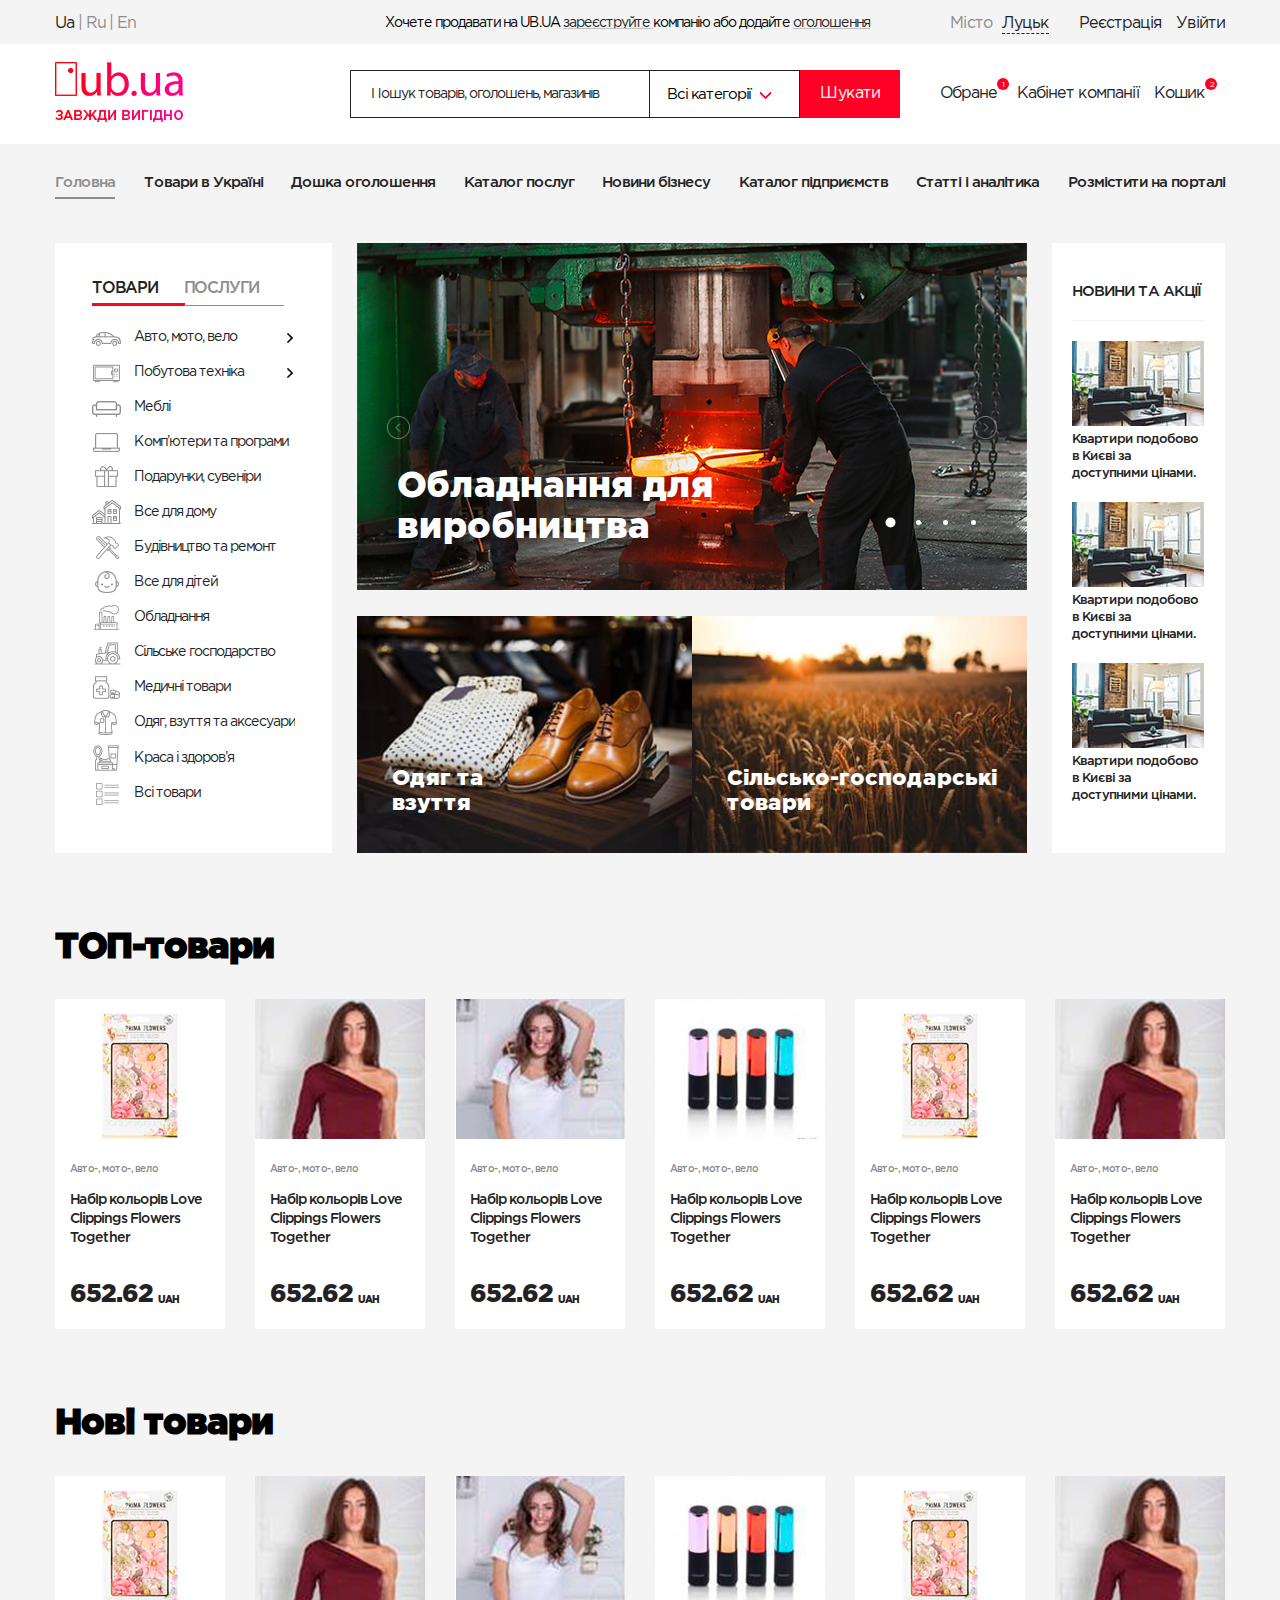
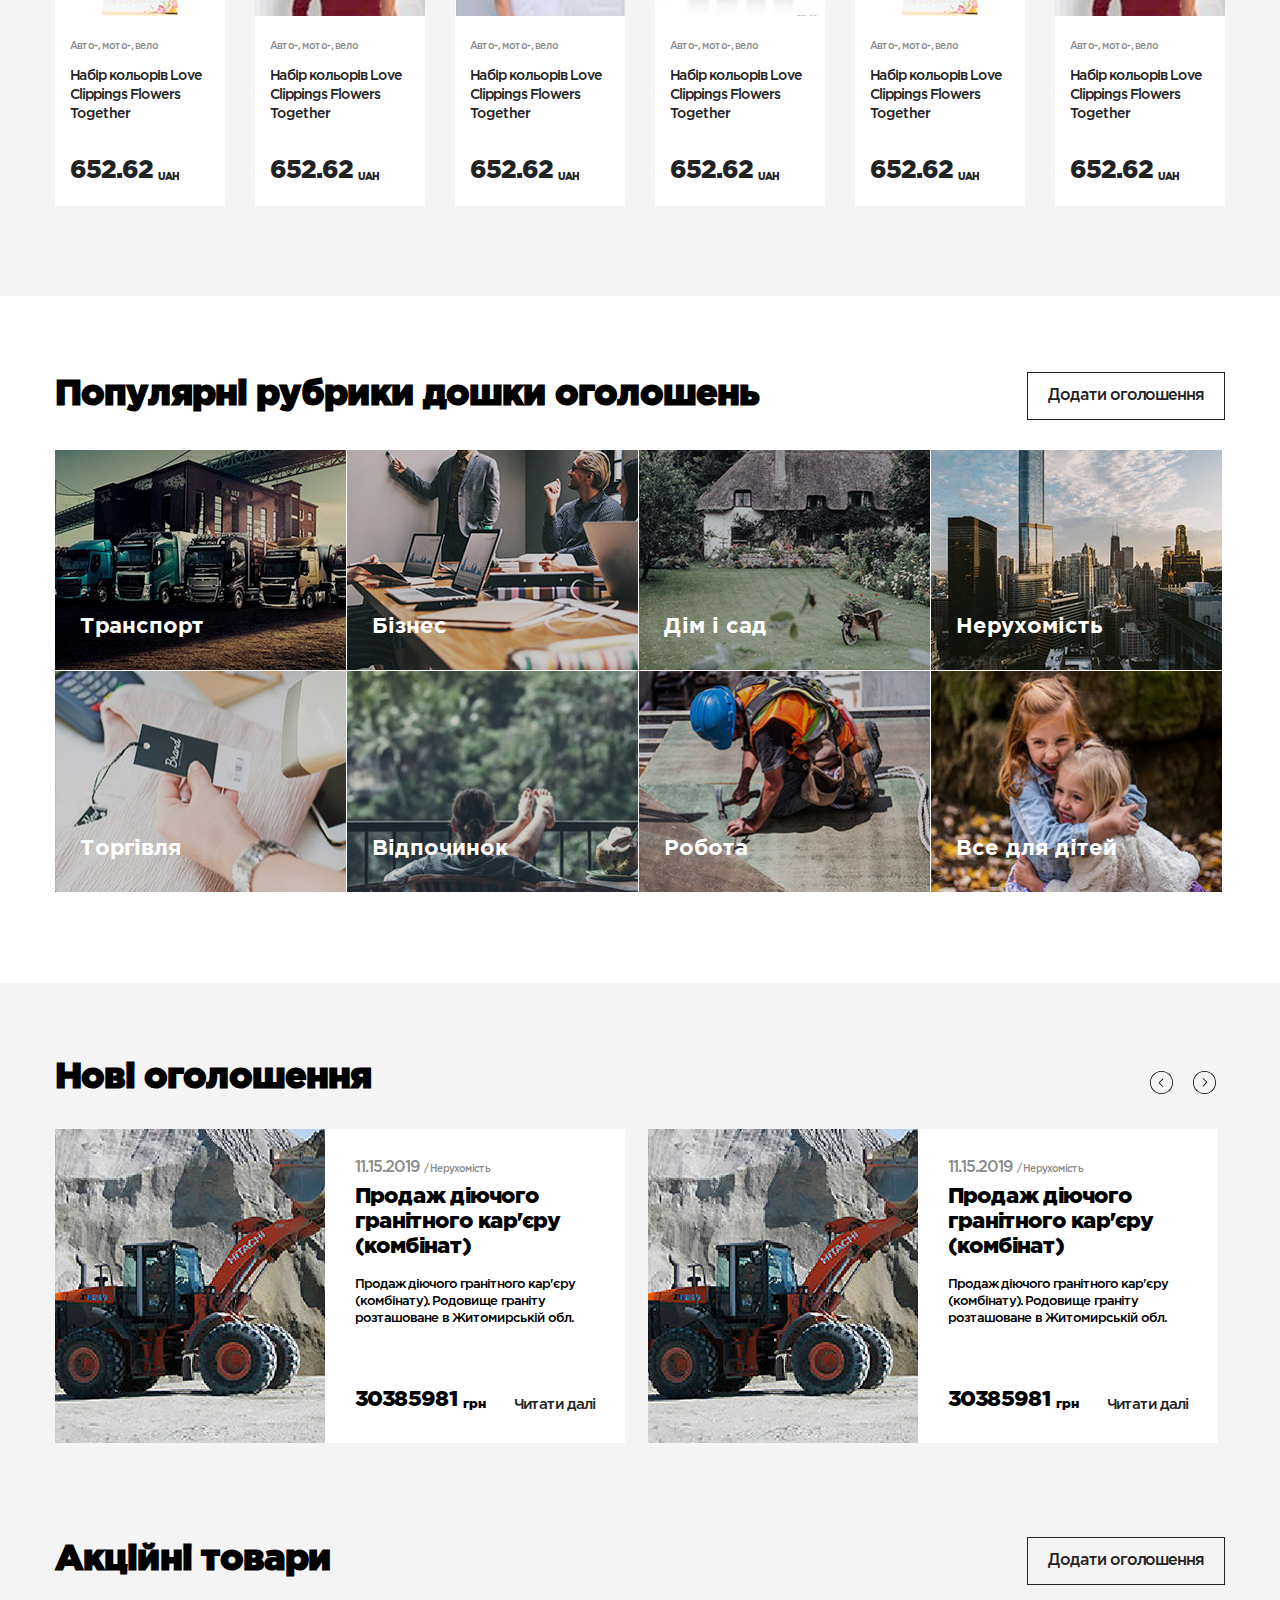
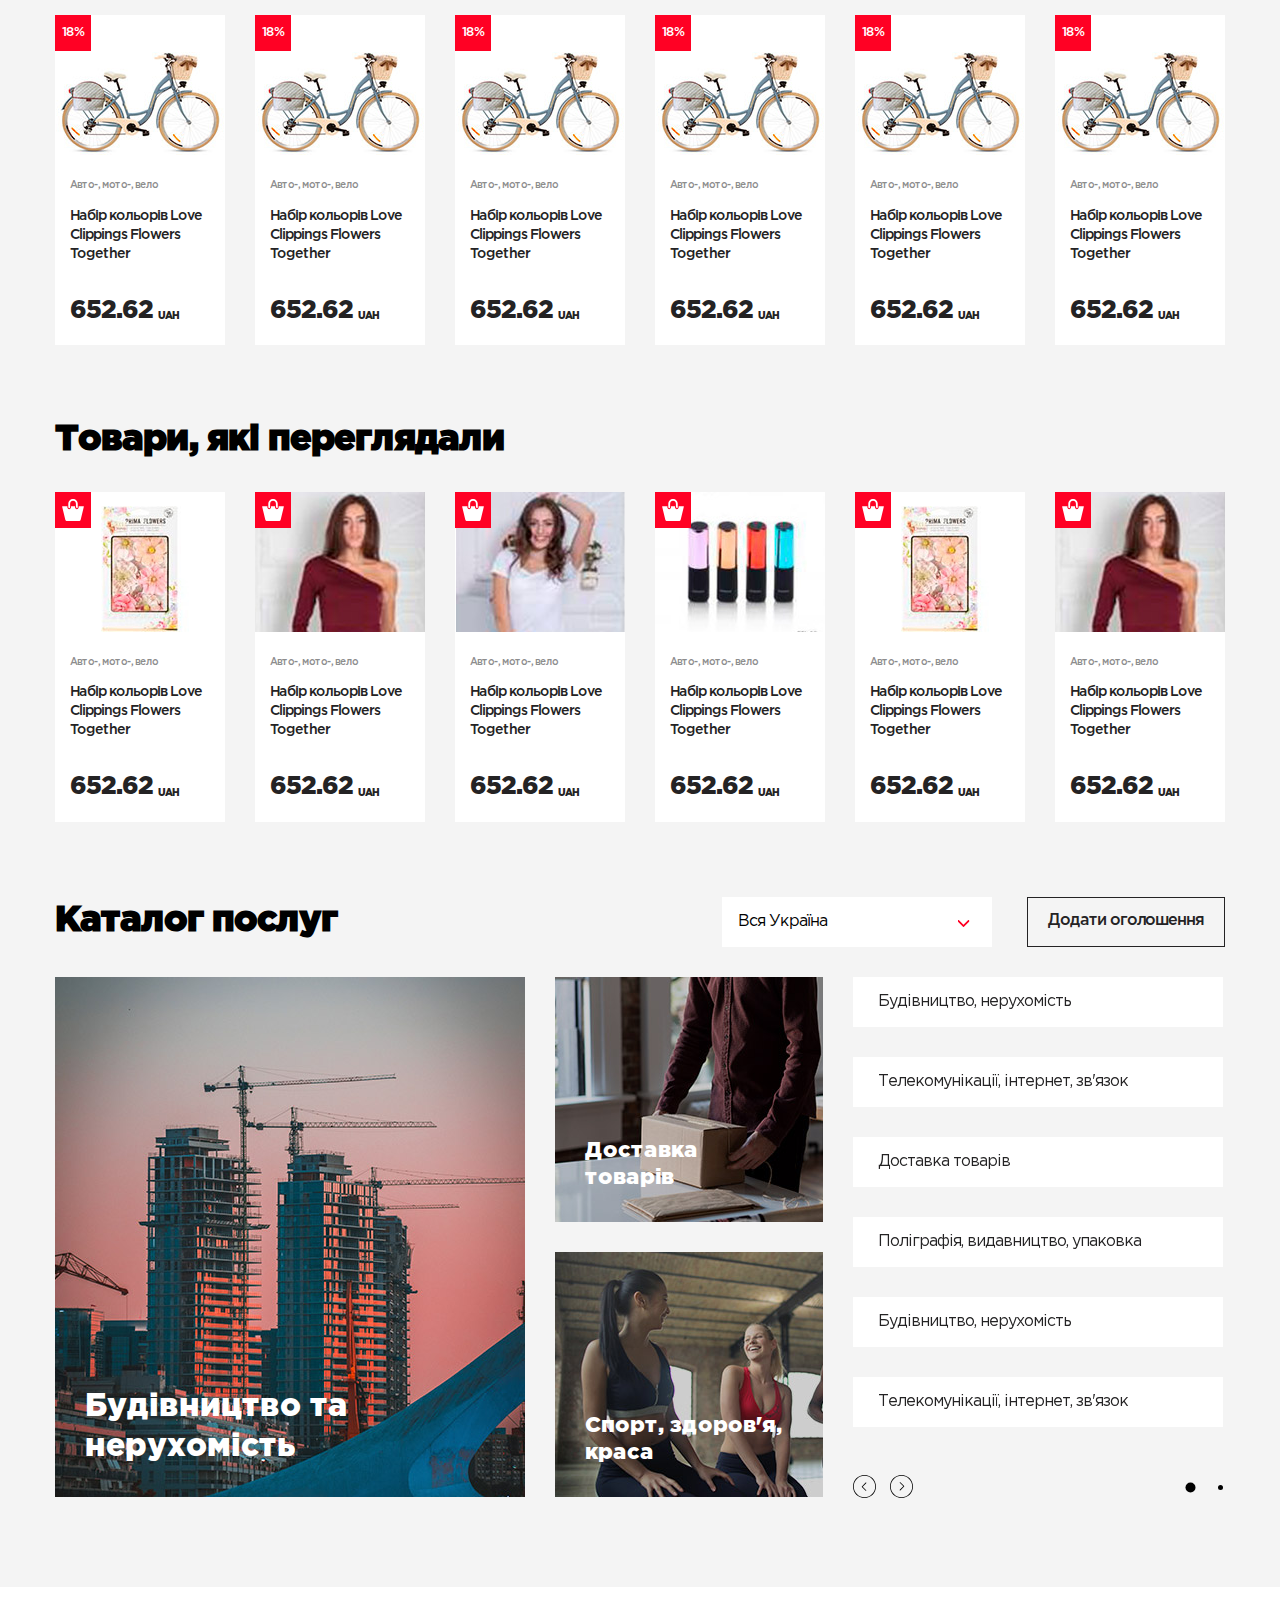
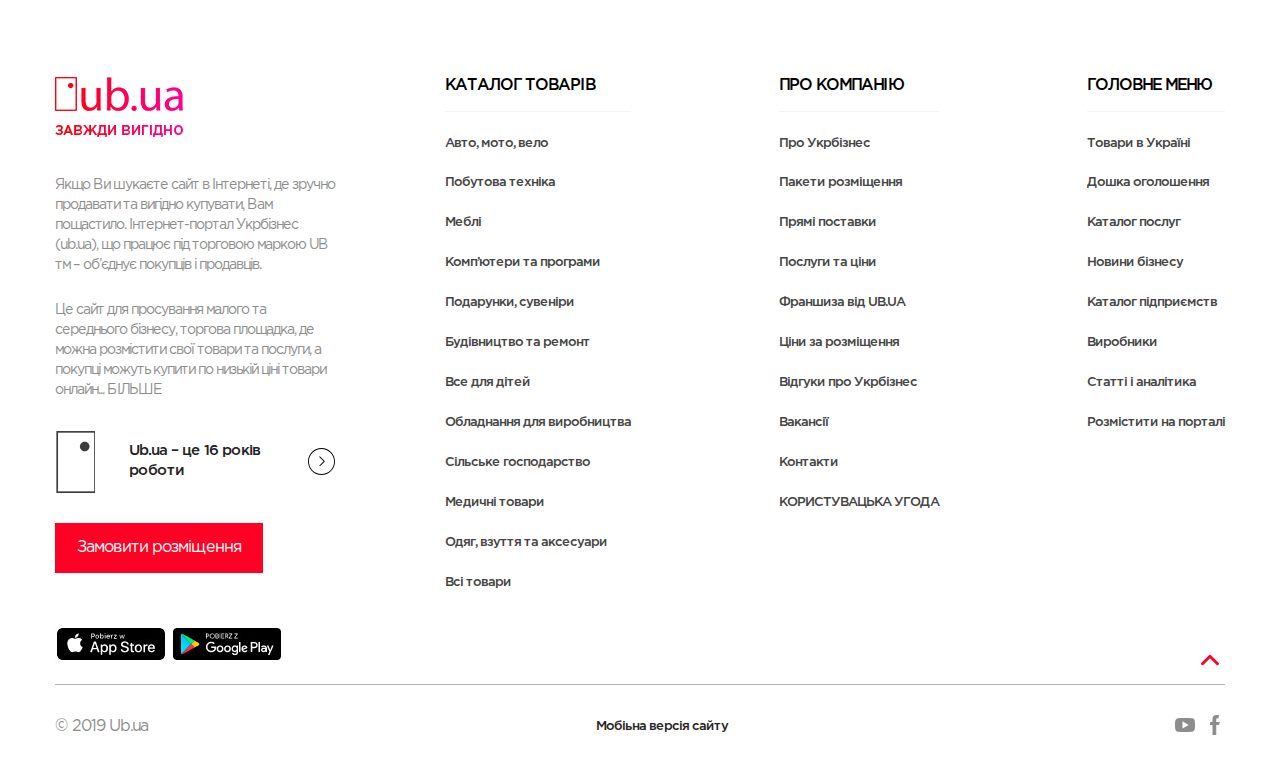
==== commit 5b2ea6e4: "desctop home fix" ====
--- a/index.html
+++ b/index.html
@@ -40,6 +40,80 @@
                 <a href="#" class="header__city-name">
                     Луцьк
                 </a>
+                <div class="popup-city popup-city-n">
+                    <div class="popup-city__inner">
+                        <div class="popup-city__top">
+                            <div class="popup-city__title">
+                                Оберiть своє мiсто
+                            </div>
+                            <a href="javascript:void(0)" class="popup-city__close">
+                                +
+                            </a>
+                        </div>
+                        <div class="popup-city__content">
+                            <div class="popup-city__items">
+                                <div class="popup-city__item">
+                                    <a href="#" class="popup-city__link">
+                                        Киев
+                                    </a>
+                                </div>
+                                <div class="popup-city__item">
+                                    <a href="#" class="popup-city__link">
+                                        Одесса
+                                    </a>
+                                </div>
+                                <div class="popup-city__item">
+                                    <a href="#" class="popup-city__link">
+                                        Днепр
+                                    </a>
+                                </div>
+                                <div class="popup-city__item">
+                                    <a href="#" class="popup-city__link">
+                                        Харьков
+                                    </a>
+                                </div>
+                                <div class="popup-city__item">
+                                    <a href="#" class="popup-city__link">
+                                        Запорожье
+                                    </a>
+                                </div>
+                                <div class="popup-city__item">
+                                    <a href="#" class="popup-city__link">
+                                        Львов
+                                    </a>
+                                </div>
+                                <div class="popup-city__item">
+                                    <a href="#" class="popup-city__link">
+                                        Одесса
+                                    </a>
+                                </div>
+                                <div class="popup-city__item">
+                                    <a href="#" class="popup-city__link">
+                                        Чернигов
+                                    </a>
+                                </div>
+                                <div class="popup-city__item">
+                                    <a href="#" class="popup-city__link">
+                                        Тернополь
+                                    </a>
+                                </div>
+                            </div>
+                        </div>
+
+                        <div class="popup-city__input">
+                            <input type="text" placeholder="Введите населенный пункт Украины">
+                        </div>
+                        <div class="popup-city__caption">
+                            <span>Например,</span> Котюжины
+                        </div>
+                        <div class="popup-city__txt">
+                            Выбор города поможет предоставить актуальную информацию о наличии товара, его цены и способов доставки в вашем городе! Это поможет сохранить больше свободного времени для вас!
+                        </div>
+
+
+
+                    </div>
+                </div>
             </div>
             <div class="header__actions">
                 <div class="header__sign-up">
@@ -48,13 +122,12 @@
                     </a>
                 </div>
                 <div class="header__sign-in">
-                    <a href="#">
+                    <a class="header__sign-in-link" href="#">
                         Увiйти
                     </a>
-                </div>
-                <a href="#" class="mobile-menu-btn">
-                    <svg  viewBox="0 0 24 24"><path fill="#ff0124" d="M3,6H21V8H3V6M3,11H21V13H3V11M3,16H21V18H3V16Z"></path></svg>
-                </a>
+
+                </div>
+
             </div>
         </div>
         <div class="header__center">
@@ -66,7 +139,7 @@
                 </div>
                 <div class="header__center-item">
                     <div class="header__search">
-                        <input type="text" placeholder="Пошук товарiв, оголошень, магазинiв">
+                        <input type="text" class="header__search-input" placeholder="Пошук товарiв, оголошень, магазинiв">
                         <div class="header__category">
                             <span>Всi категорiї</span>
 
@@ -80,6 +153,48 @@
                             </ul>
                         </div>
                         <input type="submit" class="header__search-btn" value="Шукати">
+
+                        <div class="header__search__result">
+                            <div class="header__search__result-items">
+                                <a href="#" class="header__search__result-item">
+                                    сумки жiночi
+                                </a>
+                                <a href="#" class="header__search__result-item">
+                                    сумки чоловiчi
+                                </a>
+                                <a href="#" class="header__search__result-item">
+                                    сумки для холодильникiв
+                                </a>
+                                <a href="#" class="header__search__result-item">
+                                    сумки манго
+                                </a>
+                            </div>
+                            <div class="header__search__result-items">
+                                <a href="#" class="header__search__result-item header__search__result-item--title">
+                                    Перейти до категорiї
+                                </a>
+                                <a href="#" class="header__search__result-item">
+                                    Cумки
+                                </a>
+                                <a href="#" class="header__search__result-item">
+                                    Cумки для взуття
+                                </a>
+                                <a href="#" class="header__search__result-item">
+                                    Спортивнi сумки
+                                </a>
+                            </div>
+                            <div class="header__search__result-items">
+                                <a href="#" class="header__search__result-item header__search__result-item--title">
+                                    Пошук в категорiї
+                                </a>
+                                <a href="#" class="header__search__result-item">
+                                    Cумки в категорiї Сумки
+                                </a>
+                                <a href="#" class="header__search__result-item">
+                                    Cумки в категорiї Сумки для взуття
+                                </a>
+                            </div>
+                        </div>
                     </div>
                     <div class="header__center-right">
                         <a href="#" class="header__like">
@@ -93,8 +208,189 @@
                             Кошик
                             <span>2</span>
                         </a>
+                        <a href="#" class="mobile-menu-btn">
+                            <svg viewBox="0 0 24 24"><path fill="#8d8d8d" d="M3,6H21V8H3V6M3,11H21V13H3V11M3,16H21V18H3V16Z"></path></svg>
+                        </a>
+                        <div class="popup-city popup-personal">
+                            <div class="popup-city__inner">
+                                <div class="popup-city__top">
+                                    <div class="popup-city__title">
+                                        Користувач
+                                    </div>
+                                    <a href="javascript:void(0)" class="popup-city__close">
+                                        +
+                                    </a>
+                                </div>
+                                <div class="popup-city__content">
+                                    <div class="popup-city__items popup-city__items--list">
+                                        <div class="popup-city__item">
+                                            <a href="#" class="popup-city__link">
+                                                Кабінет користувача
+                                            </a>
+                                        </div>
+                                        <div class="popup-city__item">
+                                            <a href="#" class="popup-city__link">
+                                                Профіль
+                                            </a>
+                                        </div>
+                                        <div class="popup-city__item">
+                                            <a href="#" class="popup-city__link">
+                                                Додати оголошення
+                                            </a>
+                                        </div>
+                                        <div class="popup-city__item">
+                                            <a href="#" class="popup-city__link">
+                                                Повідомлення
+                                            </a>
+                                        </div>
+                                        <div class="popup-city__item">
+                                            <a href="#" class="popup-city__link">
+                                                Замовлення
+                                            </a>
+                                        </div>
+                                        <div class="popup-city__item">
+                                            <a href="#" class="popup-city__link">
+                                                Вихiд з прфiлю
+                                            </a>
+                                        </div>
+                                    </div>
+                                </div>
+
+                                <div class="popup-city__title">
+                                    Користувач
+                                </div>
+
+                                <a href="#" class="popup-city__btn">
+                                    <span>+</span> Додати компанiю
+                                </a>
+                                <div class="popup-city__txt">
+                                    Якщо Ви шукаєте сайт в Інтернеті, де зручно продавати та вигідно купувати, Вам пощастило. Інтернет-портал Укрбізнес (ub.ua), що працює під торговою маркою UB тм – об’єднує покупців і продавців.
+                                </div>
+
+
+
+                            </div>
+                        </div>
                     </div>
                 </div>
+                <div class="header__search header__search--mobile">
+                    <input type="text" placeholder="Пошук товарiв, оголошень, магазинiв" class="header__search-input">
+                    <input type="submit" class="header__search-btn" value="Шукати">
+
+                    <div class="header__search__result">
+                        <div class="header__search__result-items">
+                            <a href="#" class="header__search__result-item">
+                                сумки жiночi
+                            </a>
+                            <a href="#" class="header__search__result-item">
+                                сумки чоловiчi
+                            </a>
+                            <a href="#" class="header__search__result-item">
+                                сумки для холодильникiв
+                            </a>
+                            <a href="#" class="header__search__result-item">
+                                сумки манго
+                            </a>
+                        </div>
+                        <div class="header__search__result-items">
+                            <a href="#" class="header__search__result-item header__search__result-item--title">
+                                Перейти до категорiї
+                            </a>
+                            <a href="#" class="header__search__result-item">
+                                Cумки
+                            </a>
+                            <a href="#" class="header__search__result-item">
+                                Cумки для взуття
+                            </a>
+                            <a href="#" class="header__search__result-item">
+                                Спортивнi сумки
+                            </a>
+                        </div>
+                        <div class="header__search__result-items">
+                            <a href="#" class="header__search__result-item header__search__result-item--title">
+                                Пошук в категорiї
+                            </a>
+                            <a href="#" class="header__search__result-item">
+                                Cумки в категорiї Сумки
+                            </a>
+                            <a href="#" class="header__search__result-item">
+                                Cумки в категорiї Сумки для взуття
+                            </a>
+                        </div>
+                    </div>
+                </div>
+                <ul class="catalog-bar__items catalog-bar__items--mobile">
+                    <li class="catalog-bar__item">
+                        <a href="#" class="catalog-bar__link catalog-bar__link--auto">
+                            Авто, мото, вело
+                        </a>
+                    </li>
+                    <li class="catalog-bar__item">
+                        <a href="#" class="catalog-bar__link catalog-bar__link--household">
+                            Побутова техніка
+                        </a>
+                    </li>
+                    <li class="catalog-bar__item">
+                        <a href="#" class="catalog-bar__link catalog-bar__link--mebel">
+                            Меблі
+                        </a>
+                    </li>
+                    <li class="catalog-bar__item">
+                        <a href="#" class="catalog-bar__link catalog-bar__link--computers">
+                            Комп’ютери та програми
+                        </a>
+                    </li>
+                    <li class="catalog-bar__item">
+                        <a href="#" class="catalog-bar__link catalog-bar__link--gifts">
+                            Подарунки, сувеніри
+                        </a>
+                    </li>
+                    <li class="catalog-bar__item">
+                        <a href="#" class="catalog-bar__link catalog-bar__link--home">
+                            Все для дому
+                        </a>
+                    </li>
+                    <li class="catalog-bar__item">
+                        <a href="#" class="catalog-bar__link catalog-bar__link--construction">
+                            Будівництво та ремонт
+                        </a>
+                    </li>
+                    <li class="catalog-bar__item">
+                        <a href="#" class="catalog-bar__link catalog-bar__link--children">
+                            Все для дітей
+                        </a>
+                    </li>
+                    <li class="catalog-bar__item">
+                        <a href="#" class="catalog-bar__link catalog-bar__link--production">
+                            Обладнання
+                        </a>
+                    </li>
+                    <li class="catalog-bar__item">
+                        <a href="#" class="catalog-bar__link catalog-bar__link--sports">
+                            Сільське господарство
+                        </a>
+                    </li>
+                    <li class="catalog-bar__item">
+                        <a href="#" class="catalog-bar__link catalog-bar__link--pharmacy">
+                            Медичні товари
+                        </a>
+                    </li>
+                    <li class="catalog-bar__item">
+                        <a href="#" class="catalog-bar__link catalog-bar__link--clothes">
+                            Одяг, взуття та аксесуари
+                        </a>
+                    </li>
+                    <li class="catalog-bar__item">
+                        <a href="#" class="catalog-bar__link catalog-bar__link--beauty">
+                            Краса і здоров’я
+                        </a>
+                    </li>
+                    <li class="catalog-bar__item">
+                        <a href="#" class="catalog-bar__link catalog-bar__link--all">
+                            Всі товари
+                        </a>
+                    </li>
+                </ul>
             </div>
         </div>
         <div class="header__menu wrapper">
@@ -135,6 +431,89 @@
                     </a>
                 </li>
                 <li class="header__menu-item">
+                    <a href="#" class="header__menu-link header__menu-link--rozm">
+                        Розмістити на порталі
+                    </a>
+                </li>
+            </ul>
+        </div>
+        <div class="mobile-menu">
+            <a href="javascript:void(0)" class="mobile-menu__close"></a>
+            <div class="header__center-item">
+                <a href="#" class="header__logo">
+                    <img src="images/logo.png" alt="logo">
+                </a>
+            </div>
+
+            <div class="mobile-menu__main">
+                <div class="mobile-menu__main-items">
+                    <a href="#" class="mobile-menu__main-link">
+                        <span class="header__regions">
+                        </span>
+                        Регіони
+
+                    </a>
+                    <a href="#" class="mobile-menu__main-link">
+                        <span class="header__like">
+                            <span>1</span>
+                        </span>
+                        Обране
+                    </a>
+                    <a href="#" class="mobile-menu__main-link cab">
+                        <span class="header__profile">
+                        </span>
+                        Кабiнет
+                    </a>
+                    <a href="#" class="mobile-menu__main-link">
+                        <span class="header__cart">
+                            <span>2</span>
+                        </span>
+                        Кошик
+                    </a>
+                    <a href="#" class="mobile-menu__main-link town">
+                        <span class="header__town">
+                        </span>
+                        Мiсто
+                    </a>
+                </div>
+            </div>
+            <ul class="header__menu-items">
+                <li class="header__menu-item">
+                    <a href="#" class="header__menu-link header__menu-link--active">
+                        Головна
+                    </a>
+                </li>
+                <li class="header__menu-item">
+                    <a href="#" class="header__menu-link">
+                        Товари в Україні
+                    </a>
+                </li>
+                <li class="header__menu-item">
+                    <a href="#" class="header__menu-link">
+                        Дошка оголошення
+                    </a>
+                </li>
+                <li class="header__menu-item">
+                    <a href="#" class="header__menu-link">
+                        Каталог послуг
+                    </a>
+                </li>
+                <li class="header__menu-item">
+                    <a href="#" class="header__menu-link">
+                        Новини бізнесу
+                    </a>
+                </li>
+                <li class="header__menu-item">
+                    <a href="#" class="header__menu-link">
+                        Каталог підприємств
+                    </a>
+                </li>
+                <li class="header__menu-item">
+                    <a href="#" class="header__menu-link">
+                        Статті і аналітика
+                    </a>
+                </li>
+                <li class="header__menu-item">
                     <a href="#" class="header__menu-link">
                         Розмістити на порталі
                     </a>
@@ -164,15 +543,131 @@
                 </div>
                 <div class="catalog-bar__content">
                     <ul class="catalog-bar__items catalog-bar__items--active">
-                        <li class="catalog-bar__item">
+                        <li class="catalog-bar__item catalog-bar__item--hasundercat">
                             <a href="#" class="catalog-bar__link catalog-bar__link--auto">
                                 Авто, мото, вело
                             </a>
-                        </li>
-                        <li class="catalog-bar__item">
+                            <div class="catalog-bar__undercategory">
+                                <ul class="catalog-bar__items catalog-bar__items--active">
+                                    <li class="catalog-bar__item catalog-bar__item--undercat">
+                                        <a href="#" class="catalog-bar__link catalog-bar__link--auto">
+                                            Авто, мото, вело
+                                        </a>
+                                        <div class="catalog-bar__undercategory-second">
+                                            <ul class="catalog-bar__items catalog-bar__items--active">
+                                                <li class="catalog-bar__item ">
+                                                    <a href="#" class="catalog-bar__link catalog-bar__link--auto">
+                                                        Авто, мото, вело
+                                                    </a>
+                                                </li>
+                                                <li class="catalog-bar__item ">
+                                                    <a href="#" class="catalog-bar__link catalog-bar__link--household">
+                                                        Побутова техніка
+                                                    </a>
+                                                </li>
+                                            </ul>
+                                        </div>
+                                    </li>
+                                    <li class="catalog-bar__item ">
+                                        <a href="#" class="catalog-bar__link catalog-bar__link--household">
+                                            Побутова техніка
+                                        </a>
+                                    </li>
+                                    <li class="catalog-bar__item">
+                                        <a href="#" class="catalog-bar__link catalog-bar__link--mebel">
+                                            Меблі
+                                        </a>
+                                    </li>
+                                    <li class="catalog-bar__item">
+                                        <a href="#" class="catalog-bar__link catalog-bar__link--computers">
+                                            Комп’ютери та програми
+                                        </a>
+                                    </li>
+                                    <li class="catalog-bar__item">
+                                        <a href="#" class="catalog-bar__link catalog-bar__link--gifts">
+                                            Подарунки, сувеніри
+                                        </a>
+                                    </li>
+                                    <li class="catalog-bar__item">
+                                        <a href="#" class="catalog-bar__link catalog-bar__link--home">
+                                            Все для дому
+                                        </a>
+                                    </li>
+                                    <li class="catalog-bar__item">
+                                        <a href="#" class="catalog-bar__link catalog-bar__link--construction">
+                                            Будівництво та ремонт
+                                        </a>
+                                    </li>
+                                    <li class="catalog-bar__item">
+                                        <a href="#" class="catalog-bar__link catalog-bar__link--children">
+                                            Все для дітей
+                                        </a>
+                                    </li>
+                                    <li class="catalog-bar__item">
+                                        <a href="#" class="catalog-bar__link catalog-bar__link--production">
+                                            Обладнання
+                                        </a>
+                                    </li>
+                                    <li class="catalog-bar__item">
+                                        <a href="#" class="catalog-bar__link catalog-bar__link--sports">
+                                            Сільське господарство
+                                        </a>
+                                    </li>
+                                    <li class="catalog-bar__item">
+                                        <a href="#" class="catalog-bar__link catalog-bar__link--pharmacy">
+                                            Медичні товари
+                                        </a>
+                                    </li>
+                                    <li class="catalog-bar__item">
+                                        <a href="#" class="catalog-bar__link catalog-bar__link--clothes">
+                                            Одяг, взуття та аксесуари
+                                        </a>
+                                    </li>
+                                    <li class="catalog-bar__item">
+                                        <a href="#" class="catalog-bar__link catalog-bar__link--beauty">
+                                            Краса і здоров’я
+                                        </a>
+                                    </li>
+                                    <li class="catalog-bar__item">
+                                        <a href="#" class="catalog-bar__link catalog-bar__link--all">
+                                            Всі товари
+                                        </a>
+                                    </li>
+                                </ul>
+                            </div>
+                        </li>
+                        <li class="catalog-bar__item catalog-bar__item--hasundercat">
                             <a href="#" class="catalog-bar__link catalog-bar__link--household">
                                 Побутова техніка
                             </a>
+                            <div class="catalog-bar__undercategory">
+                                <ul class="catalog-bar__items catalog-bar__items--active">
+                                    <li class="catalog-bar__item catalog-bar__item--undercat">
+                                        <a href="#" class="catalog-bar__link catalog-bar__link--auto">
+                                            Авто, мото, вело
+                                        </a>
+                                        <div class="catalog-bar__undercategory-second">
+                                            <ul class="catalog-bar__items catalog-bar__items--active">
+                                                <li class="catalog-bar__item catalog-bar__item--undercat">
+                                                    <a href="#" class="catalog-bar__link catalog-bar__link--auto">
+                                                        Авто, мото, вело
+                                                    </a>
+                                                </li>
+                                                <li class="catalog-bar__item ">
+                                                    <a href="#" class="catalog-bar__link catalog-bar__link--household">
+                                                        Побутова техніка
+                                                    </a>
+                                                </li>
+                                            </ul>
+                                        </div>
+                                    </li>
+                                    <li class="catalog-bar__item ">
+                                        <a href="#" class="catalog-bar__link catalog-bar__link--household">
+                                            Побутова техніка
+                                        </a>
+                                    </li>
+                                </ul>
+                            </div>
                         </li>
                         <li class="catalog-bar__item">
                             <a href="#" class="catalog-bar__link catalog-bar__link--mebel">
@@ -236,15 +731,131 @@
                         </li>
                     </ul>
                     <ul class="catalog-bar__items">
-                        <li class="catalog-bar__item">
+                        <li class="catalog-bar__item catalog-bar__item--hasundercat">
                             <a href="#" class="catalog-bar__link catalog-bar__link--auto">
                                 Авто, мото, вело
                             </a>
-                        </li>
-                        <li class="catalog-bar__item">
+                            <div class="catalog-bar__undercategory">
+                                <ul class="catalog-bar__items catalog-bar__items--active">
+                                    <li class="catalog-bar__item">
+                                        <a href="#" class="catalog-bar__link catalog-bar__link--auto">
+                                            Авто, мото, вело
+                                        </a>
+                                        <div class="catalog-bar__undercategory-second">
+                                            <ul class="catalog-bar__items catalog-bar__items--active">
+                                                <li class="catalog-bar__item catalog-bar__item--undercat">
+                                                    <a href="#" class="catalog-bar__link catalog-bar__link--auto">
+                                                        Авто, мото, вело
+                                                    </a>
+                                                </li>
+                                                <li class="catalog-bar__item ">
+                                                    <a href="#" class="catalog-bar__link catalog-bar__link--household">
+                                                        Побутова техніка
+                                                    </a>
+                                                </li>
+                                            </ul>
+                                        </div>
+                                    </li>
+                                    <li class="catalog-bar__item ">
+                                        <a href="#" class="catalog-bar__link catalog-bar__link--household">
+                                            Побутова техніка
+                                        </a>
+                                    </li>
+                                    <li class="catalog-bar__item">
+                                        <a href="#" class="catalog-bar__link catalog-bar__link--mebel">
+                                            Меблі
+                                        </a>
+                                    </li>
+                                    <li class="catalog-bar__item">
+                                        <a href="#" class="catalog-bar__link catalog-bar__link--computers">
+                                            Комп’ютери та програми
+                                        </a>
+                                    </li>
+                                    <li class="catalog-bar__item">
+                                        <a href="#" class="catalog-bar__link catalog-bar__link--gifts">
+                                            Подарунки, сувеніри
+                                        </a>
+                                    </li>
+                                    <li class="catalog-bar__item">
+                                        <a href="#" class="catalog-bar__link catalog-bar__link--home">
+                                            Все для дому
+                                        </a>
+                                    </li>
+                                    <li class="catalog-bar__item">
+                                        <a href="#" class="catalog-bar__link catalog-bar__link--construction">
+                                            Будівництво та ремонт
+                                        </a>
+                                    </li>
+                                    <li class="catalog-bar__item">
+                                        <a href="#" class="catalog-bar__link catalog-bar__link--children">
+                                            Все для дітей
+                                        </a>
+                                    </li>
+                                    <li class="catalog-bar__item">
+                                        <a href="#" class="catalog-bar__link catalog-bar__link--production">
+                                            Обладнання
+                                        </a>
+                                    </li>
+                                    <li class="catalog-bar__item">
+                                        <a href="#" class="catalog-bar__link catalog-bar__link--sports">
+                                            Сільське господарство
+                                        </a>
+                                    </li>
+                                    <li class="catalog-bar__item">
+                                        <a href="#" class="catalog-bar__link catalog-bar__link--pharmacy">
+                                            Медичні товари
+                                        </a>
+                                    </li>
+                                    <li class="catalog-bar__item">
+                                        <a href="#" class="catalog-bar__link catalog-bar__link--clothes">
+                                            Одяг, взуття та аксесуари
+                                        </a>
+                                    </li>
+                                    <li class="catalog-bar__item">
+                                        <a href="#" class="catalog-bar__link catalog-bar__link--beauty">
+                                            Краса і здоров’я
+                                        </a>
+                                    </li>
+                                    <li class="catalog-bar__item">
+                                        <a href="#" class="catalog-bar__link catalog-bar__link--all">
+                                            Всі товари
+                                        </a>
+                                    </li>
+                                </ul>
+                            </div>
+                        </li>
+                        <li class="catalog-bar__item catalog-bar__item--hasundercat">
                             <a href="#" class="catalog-bar__link catalog-bar__link--household">
                                 Побутова техніка
                             </a>
+                            <div class="catalog-bar__undercategory">
+                                <ul class="catalog-bar__items catalog-bar__items--active">
+                                    <li class="catalog-bar__item catalog-bar__item--undercat">
+                                        <a href="#" class="catalog-bar__link catalog-bar__link--auto">
+                                            Авто, мото, вело
+                                        </a>
+                                        <div class="catalog-bar__undercategory-second">
+                                            <ul class="catalog-bar__items catalog-bar__items--active">
+                                                <li class="catalog-bar__item ">
+                                                    <a href="#" class="catalog-bar__link catalog-bar__link--auto">
+                                                        Авто, мото, вело
+                                                    </a>
+                                                </li>
+                                                <li class="catalog-bar__item ">
+                                                    <a href="#" class="catalog-bar__link catalog-bar__link--household">
+                                                        Побутова техніка
+                                                    </a>
+                                                </li>
+                                            </ul>
+                                        </div>
+                                    </li>
+                                    <li class="catalog-bar__item ">
+                                        <a href="#" class="catalog-bar__link catalog-bar__link--household">
+                                            Побутова техніка
+                                        </a>
+                                    </li>
+                                </ul>
+                            </div>
                         </li>
                         <li class="catalog-bar__item">
                             <a href="#" class="catalog-bar__link catalog-bar__link--mebel">
@@ -385,6 +996,46 @@
             </aside>
         </div>
 
+        <div class="wrapper catalog-home-wrap">
+            <div class="block-title">
+                <h2>
+                    Одяг та взуття
+                </h2>
+                <a href="#">Всi  ></a>
+            </div>
+
+            <div class="catalog-home catalog-home--mobile">
+                <div class="catalog-home__items">
+                    <a href="#" class="catalog-home__item">
+                        <div class="catalog-home__img">
+                            <img src="images/c1.png" alt="img">
+                        </div>
+                        <span class="catalog-home__title">
+                            Кросiвки, кеди
+                            повсякденi
+                        </span>
+                    </a>
+                    <a href="#" class="catalog-home__item">
+                        <div class="catalog-home__img">
+                            <img src="images/c1.png" alt="img">
+                        </div>
+                        <span class="catalog-home__title">
+                            Кросiвки, кеди
+                            повсякденi
+                        </span>
+                    </a>
+                    <a href="#" class="catalog-home__item">
+                        <div class="catalog-home__img">
+                            <img src="images/c1.png" alt="img">
+                        </div>
+                        <span class="catalog-home__title">
+                            Кросiвки, кеди
+                            повсякденi
+                        </span>
+                    </a>
+                </div>
+            </div>
+        </div>
 
         <div class="wrapper">
             <div class="block-title">
@@ -394,7 +1045,7 @@
             </div>
 
             <div class="product-slider">
-                <div class="product-slider__inner">
+                <div class="product-slider__inner owl-carousel">
                     <a href="#" class="product">
                         <div class="product__img">
                             <img src="images/home/t1.jpg" alt="img">
@@ -511,6 +1162,10 @@
                     </a>
                 </div>
             </div>
+
+            <a href="#" class="block-title__btn">
+                Додати оголошення
+            </a>
         </div>
 
 
@@ -522,7 +1177,7 @@
             </div>
 
             <div class="product-slider">
-                <div class="product-slider__inner">
+                <div class="product-slider__inner owl-carousel">
 
                     <a href="#" class="product">
                         <div class="product__img">
@@ -640,6 +1295,9 @@
                     </a>
                 </div>
             </div>
+            <a href="#" class="block-title__btn">
+                Додати оголошення
+            </a>
         </div>
         <div class="popular-dashboard">
             <div class="wrapper">
@@ -823,7 +1481,7 @@
             </div>
 
             <div class="product-slider actions">
-                <div class="product-slider__inner">
+                <div class="product-slider__inner owl-carousel">
 
                     <a href="#" class="product">
                         <div class="product__img">
@@ -947,6 +1605,9 @@
                     </a>
                 </div>
             </div>
+            <a href="#" class="block-title__btn">
+                Додати оголошення
+            </a>
         </div>
 
         <div class="wrapper">
@@ -957,7 +1618,7 @@
             </div>
 
             <div class="product-slider showed">
-                <div class="product-slider__inner">
+                <div class="product-slider__inner owl-carousel">
 
                     <a href="#" class="product">
                         <div class="product__img">
@@ -1081,6 +1742,9 @@
                     </a>
                 </div>
             </div>
+            <a href="#" class="block-title__btn">
+                Додати оголошення
+            </a>
         </div>
 
         <div class="wrapper title-btn">
@@ -1104,6 +1768,28 @@
                 </div>
             </div>
 
+            <div class="catalog-services__mobile owl-carousel">
+                <div class="catalog-services__big-cat">
+                    <a href="#" class="catalog-services__img">
+                        <img src="images/home/p1.jpg" alt="img">
+                        <div class="catalog-services__caption">
+                            Будівництво
+                            та нерухомість
+                        </div>
+                    </a>
+                </div>
+                <div class="catalog-services__big-cat">
+                    <a href="#" class="catalog-services__img">
+                        <img src="images/home/p1.jpg" alt="img">
+                        <div class="catalog-services__caption">
+                            Будівництво
+                            та нерухомість
+                        </div>
+                    </a>
+                </div>
+
+            </div>
+
             <div class="catalog-services">
                 <div class="catalog-services__left">
                     <div class="catalog-services__big-cat">
@@ -1290,102 +1976,117 @@
                         </ul>
                         <ul class="footer__catalog-items">
                             <li class="footer__catalog-item footer__catalog-item--title">
-                                Каталог товарів
-                            </li>
-                            <li class="footer__catalog-item">
-                                <a href="#" class="footer__catalog-link">
-                                    Авто, мото, вело
-                                </a>
-                            </li>
-                            <li class="footer__catalog-item">
-                                <a href="#" class="footer__catalog-link">
-                                    Побутова техніка
-                                </a>
-                            </li>
-                            <li class="footer__catalog-item">
-                                <a href="#" class="footer__catalog-link">
-                                    Меблі
-                                </a>
-                            </li>
-                            <li class="footer__catalog-item">
-                                <a href="#" class="footer__catalog-link">
-                                    Комп’ютери та програми
-                                </a>
-                            </li>
-                            <li class="footer__catalog-item">
-                                <a href="#" class="footer__catalog-link">
-                                    Подарунки, сувеніри
-                                </a>
-                            </li>
-                            <li class="footer__catalog-item">
-                                <a href="#" class="footer__catalog-link">
-                                    Будівництво та ремонт
-                                </a>
-                            </li>
-                            <li class="footer__catalog-item">
-                                <a href="#" class="footer__catalog-link">
-                                    Все для дітей
-                                </a>
-                            </li>
-                            <li class="footer__catalog-item">
-                                <a href="#" class="footer__catalog-link">
-                                    Обладнання для виробництва
-                                </a>
-                            </li>
-                            <li class="footer__catalog-item">
-                                <a href="#" class="footer__catalog-link">
-                                    Сільське господарство
-                                </a>
-                            </li>
-                            <li class="footer__catalog-item">
-                                <a href="#" class="footer__catalog-link">
-                                    Медичні товари
+                                про КОМПАНІю
+                            </li>
+                            <li class="footer__catalog-item">
+                                <a href="#" class="footer__catalog-link">
+                                    Про Укрбізнес
+                                </a>
+                            </li>
+                            <li class="footer__catalog-item">
+                                <a href="#" class="footer__catalog-link">
+                                    Пакети розміщення
+                                </a>
+                            </li>
+                            <li class="footer__catalog-item">
+                                <a href="#" class="footer__catalog-link">
+                                    Прямі поставки
+
+                                </a>
+                            </li>
+                            <li class="footer__catalog-item">
+                                <a href="#" class="footer__catalog-link">
+                                    Послуги та ціни
+
+                                </a>
+                            </li>
+                            <li class="footer__catalog-item">
+                                <a href="#" class="footer__catalog-link">
+                                    Франшиза від UB.UA
+
+                                </a>
+                            </li>
+                            <li class="footer__catalog-item">
+                                <a href="#" class="footer__catalog-link">
+                                    Ціни за розміщення
+
+                                </a>
+                            </li>
+                            <li class="footer__catalog-item">
+                                <a href="#" class="footer__catalog-link">
+                                    Відгуки про Укрбізнес
+
+                                </a>
+                            </li>
+                            <li class="footer__catalog-item">
+                                <a href="#" class="footer__catalog-link">
+                                    Вакансії
+
+                                </a>
+                            </li>
+                            <li class="footer__catalog-item">
+                                <a href="#" class="footer__catalog-link">
+                                    Контакти
+
+                                </a>
+                            </li>
+                            <li class="footer__catalog-item">
+                                <a href="#" class="footer__catalog-link">
+                                    КОРИСТУВАЦЬКА УГОДА
+
                                 </a>
                             </li>
 
                         </ul>
                         <ul class="footer__catalog-items">
                             <li class="footer__catalog-item footer__catalog-item--title">
-                                Каталог товарів
-                            </li>
-                            <li class="footer__catalog-item">
-                                <a href="#" class="footer__catalog-link">
-                                    Авто, мото, вело
-                                </a>
-                            </li>
-                            <li class="footer__catalog-item">
-                                <a href="#" class="footer__catalog-link">
-                                    Побутова техніка
-                                </a>
-                            </li>
-                            <li class="footer__catalog-item">
-                                <a href="#" class="footer__catalog-link">
-                                    Меблі
-                                </a>
-                            </li>
-                            <li class="footer__catalog-item">
-                                <a href="#" class="footer__catalog-link">
-                                    Комп’ютери та програми
-                                </a>
-                            </li>
-                            <li class="footer__catalog-item">
-                                <a href="#" class="footer__catalog-link">
-                                    Подарунки, сувеніри
-                                </a>
-                            </li>
-                            <li class="footer__catalog-item">
-                                <a href="#" class="footer__catalog-link">
-                                    Будівництво та ремонт
-                                </a>
-                            </li>
-                            <li class="footer__catalog-item">
-                                <a href="#" class="footer__catalog-link">
-                                    Все для дітей
-                                </a>
-                            </li>
-                            <li class="footer__catalog-item">
-                                <a href="#" class="footer__catalog-link">
-                                    Обладнання для виробництва
+                                головне меню
+                            </li>
+                            <li class="footer__catalog-item">
+                                <a href="#" class="footer__catalog-link">
+                                    Товари в Україні
+                                </a>
+                            </li>
+                            <li class="footer__catalog-item">
+                                <a href="#" class="footer__catalog-link">
+                                    Дошка оголошення
+
+                                </a>
+                            </li>
+                            <li class="footer__catalog-item">
+                                <a href="#" class="footer__catalog-link">
+                                    Каталог послуг
+
+                                </a>
+                            </li>
+                            <li class="footer__catalog-item">
+                                <a href="#" class="footer__catalog-link">
+                                    Новини бізнесу
+
+                                </a>
+                            </li>
+                            <li class="footer__catalog-item">
+                                <a href="#" class="footer__catalog-link">
+                                    Каталог підприємств
+
+                                </a>
+                            </li>
+                            <li class="footer__catalog-item">
+                                <a href="#" class="footer__catalog-link">
+                                    Виробники
+
+                                </a>
+                            </li>
+                            <li class="footer__catalog-item">
+                                <a href="#" class="footer__catalog-link">
+                                    Статті і аналітика
+
+                                </a>
+                            </li>
+                            <li class="footer__catalog-item">
+                                <a href="#" class="footer__catalog-link">
+                                    Розмістити на порталі
+
                                 </a>
                             </li>
 
@@ -1427,6 +2128,44 @@
 </div>
 
 
+<div id="order-placement-box" class="placement-overlay">
+    <div class="placement-overlay-box">
+        <a href="#" class="cancel f-right">×</a>
+        <h3 class="mb10">Замовити розміщення на UB.UA</h3>
+        <form action="/mod-firms/mod-firms/mod-firms/mod-firms/mod-firms/mod-firms/ajax/">
+            <div class="f-left">
+                <div class="mb10">
+                    <input type="checkbox" name="type" id="firms" value="firms"> <label for="firms">Додати підприємство</label>
+                </div>
+                <div class="mb10">
+                    <input type="checkbox" name="type" id="goods" value="goods"> <label for="goods">Додати товар</label>
+                </div>
+                <div class="mb10">
+                    <input type="checkbox" name="type" id="boards" value="boards"> <label for="boards">Додати оголошення</label>
+                </div>
+                <div class="mb10">
+                    <input type="checkbox" name="type" id="news" value="news"> <label for="news">Додати новину</label>
+                </div>
+                <div class="mb10">
+                    <input type="checkbox" name="type" id="articles" value="articles"> <label for="articles">Додати статтю</label>
+                </div>
+                <div class="mb10">
+                    <input type="checkbox" name="type" id="services" value="services"> <label for="services">Додати послуги</label>
+                </div>
+            </div>
+            <div class="f-right">
+                <input type="text" name="user" placeholder="І'мя">
+                <input type="text" name="email" placeholder="E-mail">
+                <input type="text" name="phone" placeholder="Телефон">
+                <textarea name="comment" placeholder="Коментар"></textarea>
+            </div>
+            <div class="clear-space"><span class="space">&nbsp;</span></div>			<input type="button" class="save f-right" value="Замовити">
+            <a href="https://my.ub.ua/firms-list/">Реєстрація компанії</a>
+        </form>
+    </div>
+</div>
+
+
 <script src="js/jquery-3.4.1.min.js"></script>
 <script src="js/owl.carousel.min.js"></script>
 <script src="js/main.js"></script>
--- a/css/style.css
+++ b/css/style.css
@@ -38,11 +38,23 @@
     letter-spacing: -1px;
 }
 
+.ios * {
+    letter-spacing: 0;
+}
+
+.hidden{
+    overflow: hidden;
+    -webkit-overflow-scrolling: touch;
+}
+
 .wrapper {
     max-width: 1170px;
     margin: 0 auto;
 }
 
+.wrapper > .block-title__btn{
+    display: none;
+}
 
 .page-wrap {
     overflow: hidden;
@@ -50,6 +62,7 @@
     background: #f4f4f4;
 }
 
+
 .header {
 
 }
@@ -85,7 +98,8 @@
 }
 
 .header__top-text {
-    margin: 0 auto 0 30px;
+    margin: 0 0 0 auto;
+    font-size: 14px;
 }
 
 .header__top-text a {
@@ -103,17 +117,18 @@
 }
 
 .header__city {
-    display: flex;
-    margin: 0 70px 0 auto;
+    position: relative;
+    display: flex;
+    margin: 0px 30px 0 80px;
 }
 
 .header__city span {
     color: #8d8d8d;
-    margin-right: 5px;
+    margin-right: 10px;
 }
 
 .header__city-name {
-
+    border-bottom: 1px dashed;
 }
 
 .header__actions {
@@ -123,11 +138,19 @@
 .header__sign-up {
     margin-right: 15px;
 }
+.header__sign-in{
+    /*position: relative;*/
+}
+
+.header__actions div{
+    transition: 0.3s;
+}
 
 .header__sign-up:hover,
 .header__sign-in:hover {
-    font-weight: bold;
-}
+    transform: translateY(-2px);
+}
+
 
 
 .header__center {
@@ -153,6 +176,7 @@
     display: flex;
     align-items: center;
     margin-right: 40px;
+    position: relative;
 }
 
 .header__search input[type="text"] {
@@ -164,6 +188,8 @@
     font-size: 14px;
     color: #242324;
     outline: 0;
+    border-radius: 0;
+    box-shadow: none;
 }
 
 .header__search input[type="text"]::-webkit-input-placeholder { /* Edge */
@@ -176,6 +202,41 @@
 
 .header__search input[type="text"]::placeholder {
     color: #242324;
+}
+
+.header__search__result{
+    position: absolute;
+    top: 48px;
+    max-width: 300px;
+    width: 100%;
+    background: white;
+    z-index: 10;
+    box-shadow: 0 3px 8px -1px black;
+    display: none;
+}
+
+.header__search__result-items{
+    margin-bottom: 10px;
+    border-bottom: 2px solid #f4f4f4;
+    padding: 15px 10px;
+    display: flex;
+    flex-direction: column;
+}
+
+.header__search__result-items:last-child{
+    border: 0;
+}
+
+.header__search__result-item{
+    margin-bottom: 10px;
+}
+
+.header__search__result-item:last-child{
+    margin-bottom: 0;
+}
+
+.header__search-input:focus ~ .header__search__result{
+    display: block;
 }
 
 .header__category {
@@ -254,6 +315,7 @@
     color: white;
     cursor: pointer;
     transition: 0.4s cubic-bezier(0.21, 0.65, 0.4, 0.96);
+    border-radius: 0;
 }
 
 .header__search-btn:hover {
@@ -262,6 +324,7 @@
 }
 
 .header__center-right {
+    position: relative;
     display: flex;
     align-items: center;
 }
@@ -319,11 +382,16 @@
     font-weight: 100 !important;
 }
 
+.header__center-right a{
+    transition: 0.3s;
+}
+
 .header__cart:hover,
 .header__profile:hover,
 .header__like:hover,
 .header__regions:hover {
-    font-weight: bold;
+    /*font-weight: bold;*/
+    transform: translateY(-2px);
 }
 
 .header__menu {
@@ -366,6 +434,129 @@
     width: 100%;
 }
 
+.popup-city{
+    position: absolute;
+    left: 0;
+    transform: translate(-50%, -20px);
+    top: 40px;
+    width: 460px;
+    background: white;
+    padding: 30px 35px;
+    border-top: 4px solid #ff0134;
+
+    opacity: 0;
+    visibility: hidden;
+    transition: 0.3s;
+}
+
+.popup-city.popup-personal{
+    margin-top: -55px;
+}
+
+.open.popup-city {
+    transform: translate(-50%, 0);
+    visibility: visible;
+    z-index: 10;
+    opacity: 1;
+    box-shadow: 0 0 20px rgba(0, 0, 0, 0.5);
+}
+
+.popup-city__top{
+    display: flex;
+    justify-content: space-between;
+    align-items: center;
+    padding-bottom: 15px;
+    border-bottom: 2px solid #f4f4f4;
+}
+
+.popup-city__title{
+    font-size: 24px;
+    font-family: 'GothamPro-Black';
+}
+
+.popup-city__items{
+    display: flex;
+    flex-wrap: wrap;
+}
+
+.popup-city__items--list{
+    flex-direction: column;
+    flex-wrap: nowrap;
+    border-bottom: 2px solid #f4f4f4;
+    padding-bottom: 25px;
+}
+
+.popup-city__items--list .popup-city__item{
+    width: 100%;
+}
+
+.popup-city__btn{
+    border: 1px solid #ff0124;
+    background: #ff0124;
+    padding: 15px 21px;
+    display: inline-block;
+    color: white;
+    text-align: center;
+    transition: 0.3s;
+    font-family: 'GothamPro-Medium';
+    margin-top: 25px;
+    margin-bottom: 40px;
+}
+
+.popup-city__btn span{
+    font-size: 35px;
+    line-height: 0;
+    position: relative;
+    top: 8px;
+    left: 0;
+    font-weight: bold;
+    margin-right: 10px;
+}
+
+.popup-city__btn:hover{
+    background: white;
+    color: black;
+}
+
+.popup-city__item {
+    width: 33.333%;
+    margin-top: 18px;
+}
+.popup-city__link{
+    font-family: GothamPro-Medium;
+}
+
+.popup-city__content{
+    margin-bottom: 30px;
+}
+
+.popup-city__input input{
+    height: 35px;
+    width: 100%;
+    border: 1px solid;
+    padding-left: 15px;
+    font-size: 13px;
+}
+
+.popup-city__caption{
+    margin-top: 10px;
+    margin-bottom: 30px;
+    font-size: 13px;
+    font-family: "GothamPro-Medium";
+}
+
+.popup-city__txt{
+    font-size: 13px;
+    line-height: 18px;
+    color: #8d8d8d;
+}
+
+.popup-city__close{
+    width: 22px;
+    height: 22px;
+    background: url("../images/close.jpg") center center no-repeat;
+    font-size: 0;
+}
 
 .home-top {
     display: flex;
@@ -375,9 +566,17 @@
 .catalog-bar {
     background: white;
     padding: 37px;
+    position: relative;
+    z-index: 10;
+}
+
+.catalog-bar.open{
+
 }
 
 .catalog-bar__tabs {
+    position: relative;
+    z-index: 2;
     min-height: 35px;
     margin-bottom: 10px;
 }
@@ -387,6 +586,22 @@
     text-transform: uppercase;
     font-family: 'GothamPro-Medium';
     color: #8d8d8d;
+}
+
+.main.open-menu{
+    position: relative;
+}
+
+.main.open-menu:after{
+    content: "";
+    display: block;
+    position: absolute;
+    top: -80vh;
+    left: -10vw;
+    width: 150vw;
+    height: 100%;
+    background: rgba(0, 0, 0, 0.54);
+    z-index: 1;
 }
 
 .catalog-bar__tabs-item:first-child {
@@ -436,8 +651,9 @@
     display: flex;
     min-height: 22px;
     align-items: center;
-    margin-bottom: 10px;
+    padding-bottom: 10px;
     font-size: 14px;
+    transition: 0.4s cubic-bezier(0.21, 0.65, 0.4, 0.96);
 }
 
 .catalog-bar__item:last-child .catalog-bar__link {
@@ -448,8 +664,79 @@
     transition: 0.4s cubic-bezier(0.21, 0.65, 0.4, 0.96);
 }
 
-.catalog-bar__item:hover {
+.catalog-bar__item.catalog-bar__item--hasundercat,
+.catalog-bar__item.catalog-bar__item--undercat{
+    display: flex;
+    justify-content: space-between;
+}
+
+.catalog-bar__item.catalog-bar__item--undercat:after,
+.catalog-bar__item.catalog-bar__item--hasundercat:after{
+    content: "";
+    background: url(../images/home/right-arrow.svg) center center no-repeat;
+    background-size: contain;
+    width: 10px;
+    height: 10px;
+    display: block;
+    position: relative;
+    top: 8px;
+}
+
+.catalog-bar__item.catalog-bar__item--undercat:after{
+    top: 3px;
+    left: -20px;
+}
+
+
+
+.catalog-bar__item:hover a{
     transform: translateX(10px);
+}
+
+.catalog-bar__item .catalog-bar__undercategory a{
+    transform: translateX(0);
+}
+
+.catalog-bar__item .catalog-bar__item:hover a{
+    transform: translateX(10px);
+}
+
+.catalog-bar__item .catalog-bar__undercategory-second a{
+    transform: translateX(0);
+}
+
+.catalog-bar__item .catalog-bar__undercategory-second .catalog-bar__item:hover a{
+    transform: translateX(10px);
+}
+
+.catalog-bar__undercategory-second,
+.catalog-bar__undercategory{
+    position: absolute;
+    top: 0;
+    left: 90%;
+    margin-left: -10px;
+    background: white;
+    min-height: 100%;
+    min-width: 80%;
+    z-index: 10;
+    display: none;
+    padding: 80px 20px 20px 40px;
+}
+
+.catalog-bar__undercategory-second:after,
+.catalog-bar__undercategory:after{
+    content: "";
+    position: absolute;
+    left: 13px;
+    top: 62px;
+    width: 1px;
+    height: calc(100% - 100px);
+    background: #bfbebf;
+}
+
+.catalog-bar__item--undercat:hover > .catalog-bar__undercategory-second,
+.catalog-bar__item:hover .catalog-bar__undercategory{
+    display: block;
 }
 
 .catalog-bar__link:before {
@@ -459,6 +746,10 @@
     background: url(../images/categ-img.png);
     background-repeat: no-repeat;
     margin-right: 10px;
+}
+
+.catalog-bar__link + .catalog-bar__undercategory .catalog-bar__link:before{
+    display: none;
 }
 
 .catalog-bar__link--auto:before {
@@ -710,6 +1001,11 @@
     display: flex;
 }
 
+.product-slider__inner.owl-carousel .owl-item img{
+    width: auto !important;
+    max-width: 100%;
+}
+
 .product {
     position: relative;
     width: 100%;
@@ -935,6 +1231,15 @@
 .advertisement__img{
     width: 100%;
     max-width: 270px;
+    overflow: hidden;
+}
+
+.advertisement__item:hover .advertisement__img img{
+    transform: scale(1.1);
+}
+
+.advertisement__img img{
+    transition: 0.6s cubic-bezier(0.21, 0.65, 0.4, 0.96);
 }
 
 .advertisement__desc{
@@ -1271,7 +1576,7 @@
 .footer__arrow{
     width: 27px;
     height: 27px;
-    background: url("../images/home/arrow.svg");
+    background: url("../images/home/arrow.svg") center center no-repeat;
     background-size: contain;
 }
 
@@ -1392,16 +1697,112 @@
 }
 
 
+
+.placement-overlay {
+    position: fixed;
+    left: 0;
+    top: 0;
+    right: 0;
+    bottom: 0;
+    background: rgba(0,0,0,0.75);
+    z-index: 1000;
+    display: none;
+}
+
+.placement-overlay-box {
+    background: #fff;
+    -webkit-box-shadow: 0 0 5px 1px #000;
+    -moz-box-shadow: 0 0 5px 1px #000;
+    box-shadow: 0 0 5px 1px #000;
+    width: 450px;
+    max-width: 100%;
+    position: absolute;
+    left: 50%;
+    top: 50%;
+    transform: translate(-50%, -50%);
+    padding: 20px;
+}
+
+.placement-overlay-box a.cancel {
+    font-size: 24px;
+    color: #000;
+    text-decoration: none;
+    margin-top: -15px;
+}
+
+.placement-overlay-box form>div {
+    width: 50%;
+}
+
+.placement-overlay-box input[type=button] {
+    height: 30px;
+    padding: 0 20px;
+    cursor: pointer;
+}
+
+.f-right {
+    float: right;
+}
+
+.f-left input{
+    width: 12px;
+    position: relative;
+    top: 2px;
+    margin-right: 4px;
+}
+.f-left {
+    float: left;
+}
+.placement-overlay-box input,
+.placement-overlay-box label {
+    cursor: pointer;
+}
+.placement-overlay-box a{
+    text-decoration: underline;
+}
+.placement-overlay-box h3{
+    margin-top: 10px;
+    margin-bottom: 20px;
+}
+.mb10 {
+    margin-bottom: 10px;
+}
+
+.placement-overlay-box input[type=text], .placement-overlay-box select, .placement-overlay-box textarea {
+    width: 100%;
+    height: 24px;
+    line-height: 24px;
+    padding: 0 8px;
+    border: 1px solid #aaa;
+    -webkit-border-radius: 3px;
+    -moz-border-radius: 3px;
+    border-radius: 3px;
+    margin-bottom: 10px;
+}
+
+.placement-overlay-box textarea {
+    height: 60px;
+}
+
+
+
 .mobile-menu-btn,
 .mobile-catalog {
     display: none;
 }
 
+.mobile-menu,
+.catalog-bar__items--mobile,
+.catalog-home-wrap,
+.header__search--mobile,
+.catalog-services__mobile{
+    display: none;
+}
 
 @media (max-width: 1200px) {
 
     .wrapper {
-        padding: 0 15px;
+        padding: 0 20px;
     }
 
     .header__top {
@@ -1416,9 +1817,30 @@
         width: 100%;
         max-width: 760px;
     }
+
+    .popular-dashboard__item {
+        max-width: calc(25% - 1px);
+    }
+
+    .catalog-services__big-cat {
+        max-width: 375px;
+    }
 }
 
 @media (max-width: 1100px) {
+
+    .header__city {
+        margin: 0px 30px 0 auto;
+    }
+
+    .popup-city {
+        right: 100%;
+    }
+
+    .popup-city.popup-personal{
+        width: 460px;
+        margin-left: -55px;
+    }
 
     .home-slider {
         width: 100%;
@@ -1428,6 +1850,14 @@
     .header__top-text {
         display: none;
     }
+
+    .catalog-services__right{
+        display: none !important;
+    }
+
+    .catalog-services__left {
+        margin: auto;
+    }
 }
 
 @media (max-width: 1050px) {
@@ -1435,8 +1865,56 @@
         display: none;
     }
 
+    .header__search__result{
+        max-width: 100%;
+    }
+
+    .header__search--mobile{
+        display: flex;
+        width: 100%;
+        margin-right: 0;
+        margin-top: 15px;
+        margin-bottom: 20px;
+    }
+
+    .header__center-inner{
+        flex-wrap: wrap;
+        padding-top: 15px;
+    }
+
+    .header__search input[type="text"] {
+        width: 100%;
+        min-width: auto;
+        border: 1px solid #cecece;
+    }
+
     .header__menu-link {
         font-size: 13px;
+    }
+
+    .advertisement__item{
+        flex-direction: column;
+    }
+
+    .advertisement__desc,
+    .advertisement__img {
+        max-width: initial;
+    }
+
+    .advertisement__desc{
+        padding: 20px 25px;
+    }
+
+    .advertisement__read-more {
+        font-size: 14px;
+    }
+
+    .advertisement__price-sum {
+        font-size: 20px;
+    }
+
+    .advertisement__txt{
+        padding-bottom: 20px;
     }
 }
 
@@ -1467,6 +1945,7 @@
         display: flex;
         justify-content: center;
         font-size: 18px;
+        display: none;
     }
 
     .mobile-catalog a {
@@ -1500,51 +1979,479 @@
         top: 0;
     }
 
+    .product{
+        margin: auto !important;
+    }
+
+    .block-title h2{
+        font-size: 28px;
+    }
+
+    .popular-dashboard__caption {
+        font-size: 16px;
+        bottom: 15px;
+    }
+
+    .advertisement__title {
+        font-family: 'GothamPro-Black';
+        font-size: 15px;
+        line-height: 18px;
+        margin-top: 7px;
+        margin-bottom: 7px;
+    }
+
+    .advertisement__date {
+        font-size: 13px;
+    }
+
+    .footer__left {
+        max-width: 50%;
+        width: 100%;
+        position: relative;
+        z-index: 1;
+    }
+
+    .footer__app{
+        display: none;
+    }
+
+    .footer__right{
+        max-width: 100%;
+        margin-left: -50%;
+    }
+
+    .footer__catalog{
+        flex-wrap: wrap;
+    }
+
+    .footer__catalog-items{
+        width: 50%;
+    }
+
+    .footer__catalog-items:first-child{
+        margin-left: 50%;
+        margin-bottom: 40px;
+    }
+
+    .footer__catalog-items:nth-child(odd){
+        padding-left: 20px;
+    }
+
+    .footer__catalog-item--title{
+        max-width: 250px;
+    }
+
+    .footer__top{
+        align-items: flex-start;
+    }
+
+    .footer__big-link {
+        max-width: 250px;
+    }
 
 }
 
 @media (max-width: 870px) {
+
+    .header__center-right{
+        position: static;
+    }
+
+    .popup-city.popup-personal {
+        width: 90%;
+        margin-left: 0;
+        margin-top: 0;
+    }
+
+    .header__sign-in,
+    .header__city{
+        position: static;
+    }
+    .popup-city {
+        left: 50%;
+        width: 95%;
+    }
+    .open.popup-city {
+        z-index: 10;
+    }
+
+    .header__menu .header__menu-items{
+        display: none;
+    }
+
+    .mobile-menu{
+        position: absolute;
+        top: 0;
+        left: 0;
+        width: 100vw;
+        height: 100vh;
+        overflow: scroll;
+        background: white;
+        z-index: 5;
+        padding: 40px 20px;
+        border-top: 4px solid #ff0032;
+        transform: translateX(100%);
+        transition: 0.4s;
+        -webkit-overflow-scrolling: touch;
+        display: block;
+    }
+
+    .mobile-menu.open{
+        transform: translateX(0);
+    }
+
+    .mobile-menu .header__center-item{
+        margin-bottom: 20px;
+        padding-bottom: 25px;
+        border-bottom: 2px solid #f4f4f4;
+    }
+
+    .mobile-menu__main{
+        padding-bottom: 25px;
+        border-bottom: 2px solid #f4f4f4;
+    }
+
+    .mobile-menu__main-items{
+        display: flex;
+        flex-direction: column;
+    }
+
+    .mobile-menu__main-link{
+        margin-bottom: 10px;
+        display: flex;
+        font-family: 'GothamPro-Medium';
+    }
+
+    .mobile-menu__main-link span{
+        display: flex;
+    }
+
+    .mobile-menu__main-link:last-child{
+        margin-bottom: 0;
+    }
+
+    .mobile-menu__main-link .header__like {
+        margin-right: 15px;
+    }
+
+    .mobile-menu__main-link .header__cart{
+        margin-right: 15px;
+    }
+
+    .mobile-menu__close{
+        width: 22px;
+        height: 22px;
+        background: url(../images/close.jpg) center center no-repeat;
+        font-size: 0;
+        display: block;
+        position: absolute;
+        right: 15px;
+        top: 55px;
+    }
+
+
+    .header__menu-items{
+        flex-direction: column;
+        margin-top: 20px;
+        display: flex;
+    }
+
+    .header__menu-item{
+        margin-bottom: 10px;
+    }
+
+    .header__menu-link:after{
+        display: none;
+    }
+
     .mobile-menu-btn {
         display: block;
         width: 30px;
         height: 30px;
         margin-left: 20px;
-        top: -4px;
         position: relative;
-        z-index: 15;
+        z-index: 1;
+        top: 0px;
+    }
+
+    .header__town{
+        font-size: 0;
+        width: 20px;
+        height: 22px;
+        background: url(../images/placeholder.svg) center center no-repeat;
+        background-size: contain;
+        margin-right: 15px;
+    }
+
+    .header__regions{
+        font-size: 0;
+        width: 20px;
+        height: 22px;
+        background: url(../images/area.svg) center center no-repeat;
+        background-size: contain;
+        margin-right: 15px;
     }
 
     .header__menu-items {
+        /*position: absolute;*/
+        /*left: 0;*/
+        /*display: flex;*/
+        /*flex-direction: column;*/
+        /*top: 0;*/
+        /*background: white;*/
+        /*margin: 0;*/
+        /*padding: 60px 30px;*/
+        /*transform: translateX(100%);*/
+        /*width: 100%;*/
+        /*transition: 0.4s cubic-bezier(0.21, 0.65, 0.4, 0.96);*/
+        /*height: 100vh;*/
+        /*z-index: 10;*/
+        /*justify-content: flex-start;*/
+        /*align-items: center;*/
+    }
+
+    .header__menu-item {
+        /*margin-bottom: 22px;*/
+    }
+
+    .header__menu-link {
+        font-size: 15px;
+    }
+
+    .header__menu-items.open {
+        transform: translateX(0);
+    }
+
+    .advertisement__img img {
+        margin-bottom: -15%;
+        margin-top: -35%;
+    }
+
+    .catalog-bar__items{
+        display: flex;
+        margin-bottom: 20px;
+        overflow: scroll;
+        overflow-x: scroll;
+        overflow-y: hidden;
+        margin-right: -20px;
+    }
+
+    .catalog-bar__item{
+        min-width: 115px;
+        height: 38px;
+        background: #f4f4f4;
+        padding: 6px;
+        margin-right: 3px;
+        border-bottom: 1px solid #ff0124;
+    }
+
+    .catalog-bar__link {
+        margin-bottom: 30px;
+        font-size: 10px;
+    }
+
+    .catalog-bar__link:before {
+        width: 46px;
+    }
+}
+
+@media (max-width: 768px) {
+    .wrapper > .block-title__btn{
+        display: block;
+    }
+    .footer__mobile{
+        display: none;
+    }
+    .block-title h2{
+        font-size: 22px;
+    }
+    .popular-dashboard__item {
+        max-width: calc(50% - 1px);
+    }
+
+    .advertisement__items .owl-nav {
         position: absolute;
+        top: auto;
+        bottom: -42px;
+        width: 75px;
+        right: auto;
         left: 0;
+    }
+
+    .advertisement__items .owl-dots {
+        position: absolute;
+        bottom: -33px;
+        right: 0;
+        width: 110px;
+        display: flex;
+        align-items: center;
+        justify-content: flex-end;
+    }
+
+    .advertisement__items .owl-dot {
+        width: 5px !important;
+        height: 5px !important;
+        background: black !important;
+        border-radius: 50% !important;
+        outline: 0;
+        margin-right: 25px;
+        transition: 0.2s;
+    }
+
+    .advertisement__items .owl-dot.active {
+        transform: scale(2);
+    }
+
+    .block-title .block-title__btn{
+        display: none;
+    }
+
+    .block-title__select {
+        margin-right: 0;
+    }
+
+    .block-title h2,
+    .popular-dashboard .block-title {
+        margin-top: 40px;
+    }
+
+    .title-btn .block-title {
+        margin-top: 0;
+    }
+
+    .popular-dashboard {
+        padding-bottom: 50px;
+        margin-top: 40px;
+    }
+
+    .advertisement{
+        margin-bottom: 30px;
+    }
+
+    .catalog-home-wrap .block-title{
+        display: flex;
+        align-items: center;
+        justify-content: space-between;
+    }
+    .catalog-home-wrap .block-title a{
+        font-family: 'GothamPro-Medium';
+    }
+    .catalog-home-wrap .block-title h2{
+        margin: 0;
+        width: auto !important;
+    }
+    .catalog-home-wrap{
+        display: block;
+        margin-top: 20px;
+    }
+
+    .catalog-home--mobile{
+        margin-top: 25px;
+    }
+
+    .catalog-home__items{
+        display: flex;
+    }
+
+    .catalog-home__item{
+        width: 33.33%;
         display: flex;
         flex-direction: column;
-        top: 0;
+        margin-right: 15px;
         background: white;
-        margin: 0;
-        padding: 60px 30px;
-        transform: translateX(100%);
+    }
+
+    .catalog-home__item:last-child{
+        margin-right: 0;
+    }
+
+    .catalog-home__img img{
         width: 100%;
-        transition: 0.4s cubic-bezier(0.21, 0.65, 0.4, 0.96);
-        height: 100vh;
-        z-index: 10;
-        justify-content: flex-start;
+    }
+
+    .catalog-home__title{
+        margin-top: 15px;
+        font-size: 14px;
+        line-height: 19px;
+        padding: 0 15px;
+        font-family: 'GothamPro-Medium';
+        padding-bottom: 15px;
+    }
+
+    .home-top__center{
+        display: none;
+    }
+
+    .block-title__btn{
+        display: block;
+        margin: auto;
+        margin-top: 20px;
+        max-width: 200px;
+    }
+}
+@media (max-width: 720px) {
+    .catalog-services{
+        display: none;
+    }
+    .catalog-services__mobile{
+        display: block;
+        margin-bottom: 90px;
+    }
+    .catalog-services__big-cat {
+        max-width: 100%;
+    }
+
+    .catalog-services__mobile .owl-nav {
+        position: absolute;
+        bottom: -18px;
+        width: 60px;
+        display: flex;
+        justify-content: space-between;
+        height: 0;
+    }
+
+    .catalog-services__mobile .owl-prev {
+        background: url(../images/home/arrow.svg) center center no-repeat !important;
+        background-size: contain !important;
+    }
+    .catalog-services__mobile .owl-next {
+        background: url(../images/home/arrow.svg) center center no-repeat !important;
+        background-size: contain !important;
+    }
+
+    .catalog-services__mobile .owl-dots {
+        position: absolute;
+        bottom: -33px;
+        right: 0;
+        width: 110px;
+        display: flex;
         align-items: center;
-    }
-
-    .header__menu-item {
-        margin-bottom: 22px;
-    }
-
-    .header__menu-link {
-        font-size: 15px;
-    }
-
-    .header__menu-items.open {
-        transform: translateX(0);
-    }
-}
-
+        justify-content: flex-end;
+    }
+
+    .catalog-services__mobile .owl-dot {
+        width: 5px !important;
+        height: 5px !important;
+        background: black !important;
+        border-radius: 50% !important;
+        outline: 0;
+        margin-right: 25px;
+        transition: 0.2s;
+    }
+
+    .catalog-services__mobile .owl-dot:last-child {
+        margin-right: 0;
+    }
+
+    .catalog-services__mobile .owl-dot.active {
+        transform: scale(2);
+    }
+
+    .footer__text-item {
+        margin-bottom: 25px;
+        font-size: 12px;
+    }
+}
 @media (max-width: 560px) {
     .header__city {
         margin: 0 auto;
@@ -1572,6 +2479,120 @@
     .home-top__category-title {
         bottom: 20px;
         left: 20px;
+    }
+
+    .product__title {
+        margin-top: 10px;
+        font-size: 12px;
+        line-height: 17px;
+    }
+
+    .product__price_currency {
+        line-height: 10px;
+    }
+
+    .product__price_num {
+        font-size: 16px;
+    }
+
+    .title-btn .block-title{
+        flex-direction: column;
+    }
+
+    .block-title__right{
+        margin-top: 10px;
+        width: 100%;
+    }
+
+    .block-title__select {
+        width: 100%;
+    }
+
+    .footer__btn{
+        font-size: 12px;
+        padding: 15px 0;
+        width: 100%;
+        margin-top: 30px;
+    }
+
+    .footer__text-item {
+        line-height: 16px;
+    }
+
+    .footer__big-link{
+        display: none;
+    }
+
+    .footer__catalog-link{
+        font-size: 11px;
+    }
+
+    .footer__catalog-item {
+        margin-bottom: 15px;
+    }
+    .footer__text-item {
+        font-size: 11px;
+    }
+
+    .block-title h2{
+        text-align: center;
+        width: 100%;
+    }
+
+    .header__cart{
+        font-size: 0;
+        width: 20px;
+        height: 22px;
+        background: url("../images/basket.svg") center center no-repeat;
+        background-size: contain;
+        margin-right: 0;
+    }
+    .header__profile{
+        font-size: 0;
+        width: 20px;
+        height: 20px;
+        background: url("../images/user.png") center center no-repeat;
+        background-size: contain;
+    }
+    .header__like{
+        font-size: 0;
+        width: 20px;
+        height: 22px;
+        background: url("../images/star.svg") center center no-repeat;
+        background-size: contain;
+    }
+
+    .header__cart span {
+        position: absolute;
+        right: -6px;
+        top: -3px;
+    }
+    .header__like span {
+        position: absolute;
+        right: -8px;
+        top: -3px;
+    }
+
+    .header__search-btn {
+        font-size: 0;
+        width: 50px;
+        min-width: 50px;
+        height: 48px;
+        background: #ff0124 url(../images/magnifying-glass.svg) center center no-repeat;
+        background-size: 22px 48px;
+    }
+
+    .header__city{
+        display: none;
+    }
+
+    .header__actions{
+        margin-left: auto;
+    }
+
+    .header__search input[type="text"] {
+        padding-left: 7px;
+        font-size: 12px;
     }
 }
 
@@ -1603,10 +2624,32 @@
         min-height: 80px;
     }
 
-    .header__like span {
-        position: absolute;
-        right: -8px;
-        top: -9px;
+    /*.header__like span {*/
+        /*position: absolute;*/
+        /*right: -8px;*/
+        /*top: -9px;*/
+    /*}*/
+
+    .footer__catalog-item--title {
+        font-size: 13px;
+    }
+
+    .footer__catalog-items:first-child {
+        margin-left: 50%;
+        margin-bottom: 60px;
+    }
+
+    .catalog-home__item {
+        margin-right: 10px;
+    }
+
+    .catalog-home__title {
+        margin-top: 15px;
+        font-size: 12px;
+        line-height: 14px;
+        padding: 0 10px;
+        font-family: 'GothamPro-Medium';
+        padding-bottom: 10px;
     }
 }
 
@@ -1624,6 +2667,6 @@
     .header__profile,
     .header__like,
     .header__regions {
-        margin-right: 5px;
+        margin-right: 10px;
     }
 }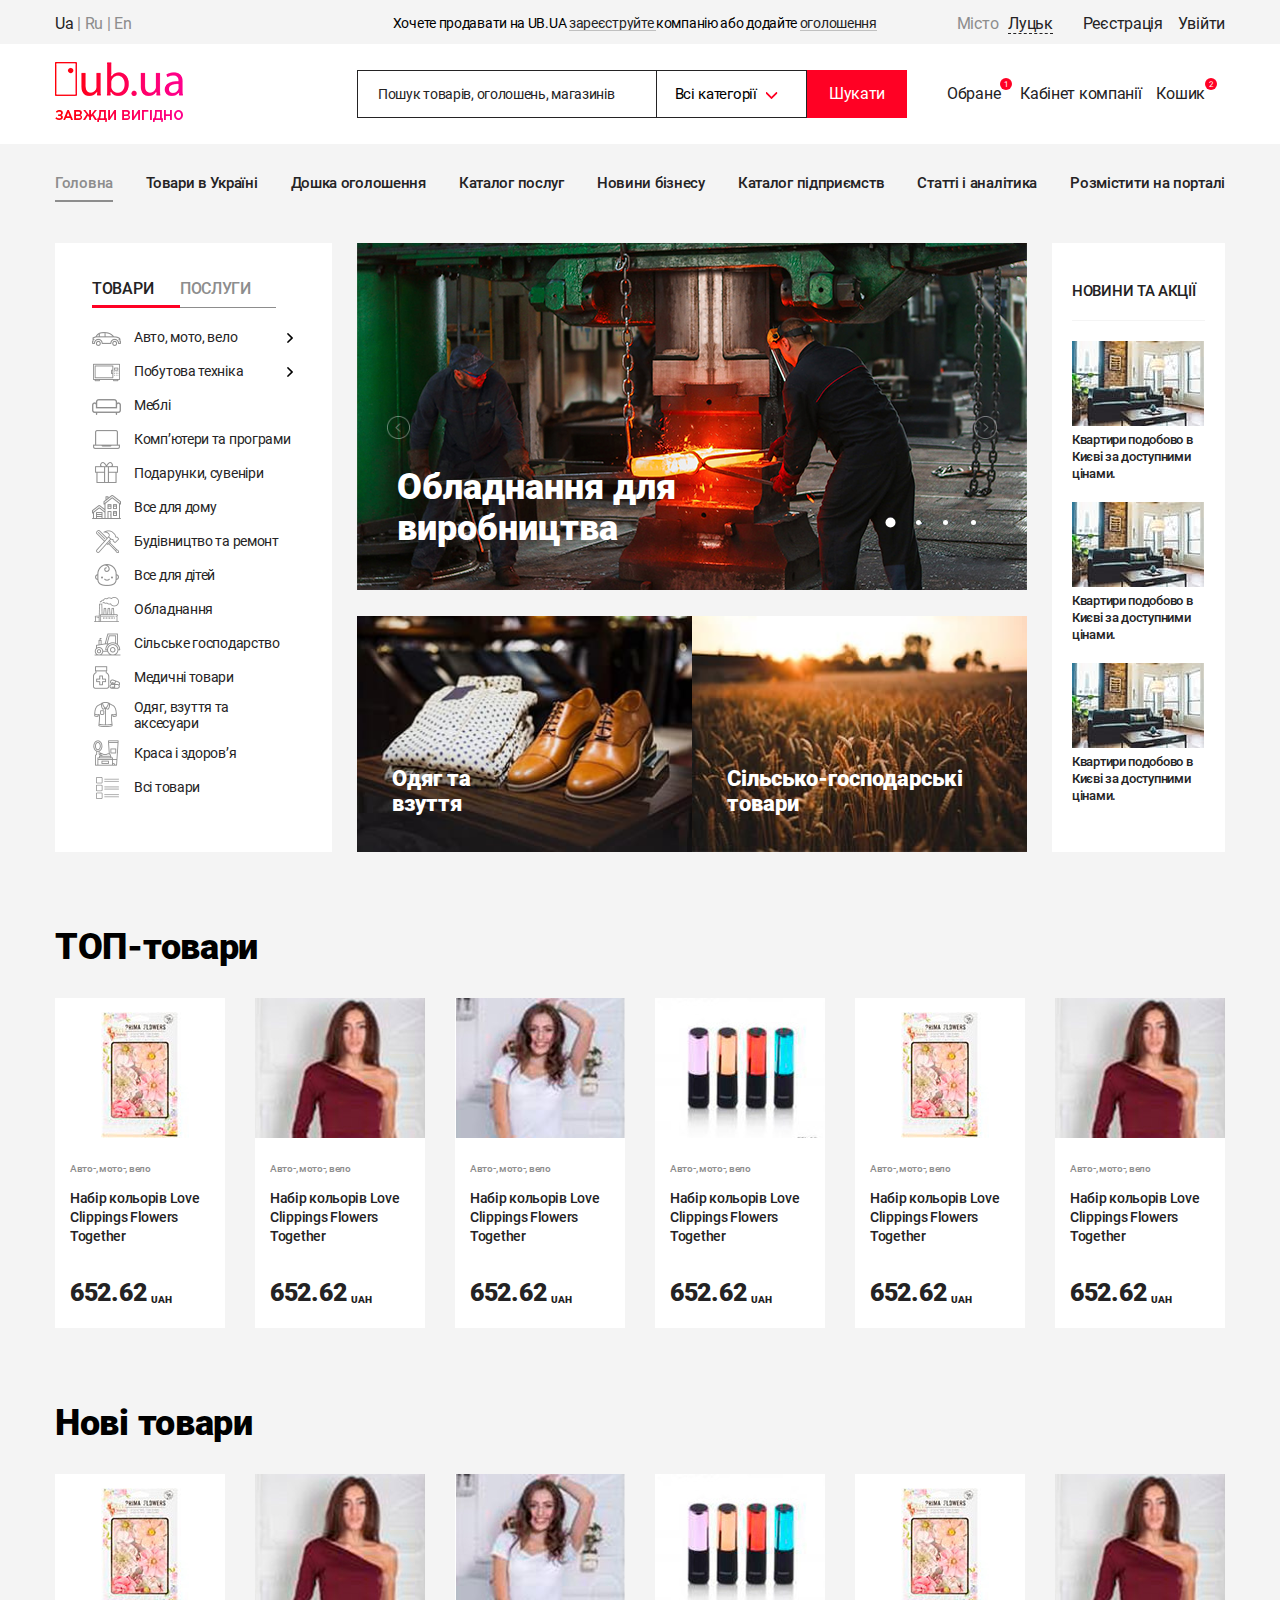
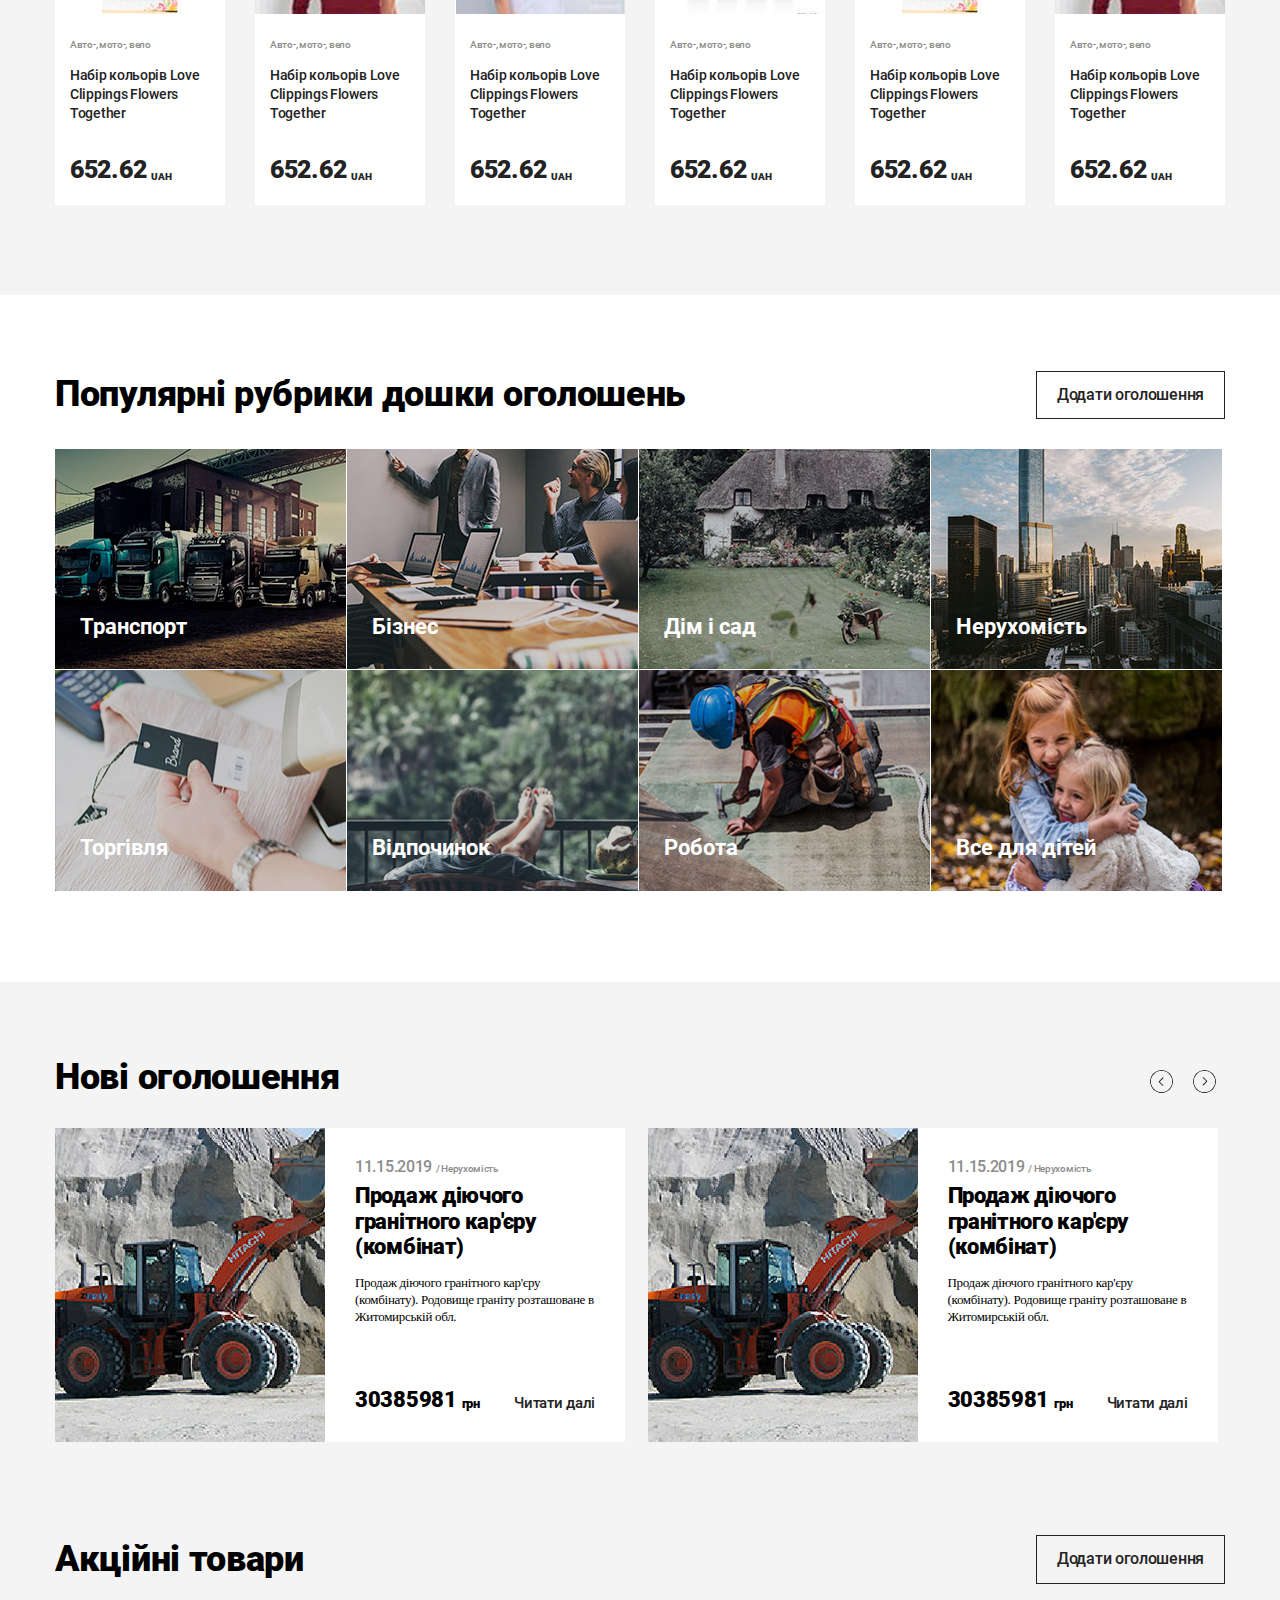
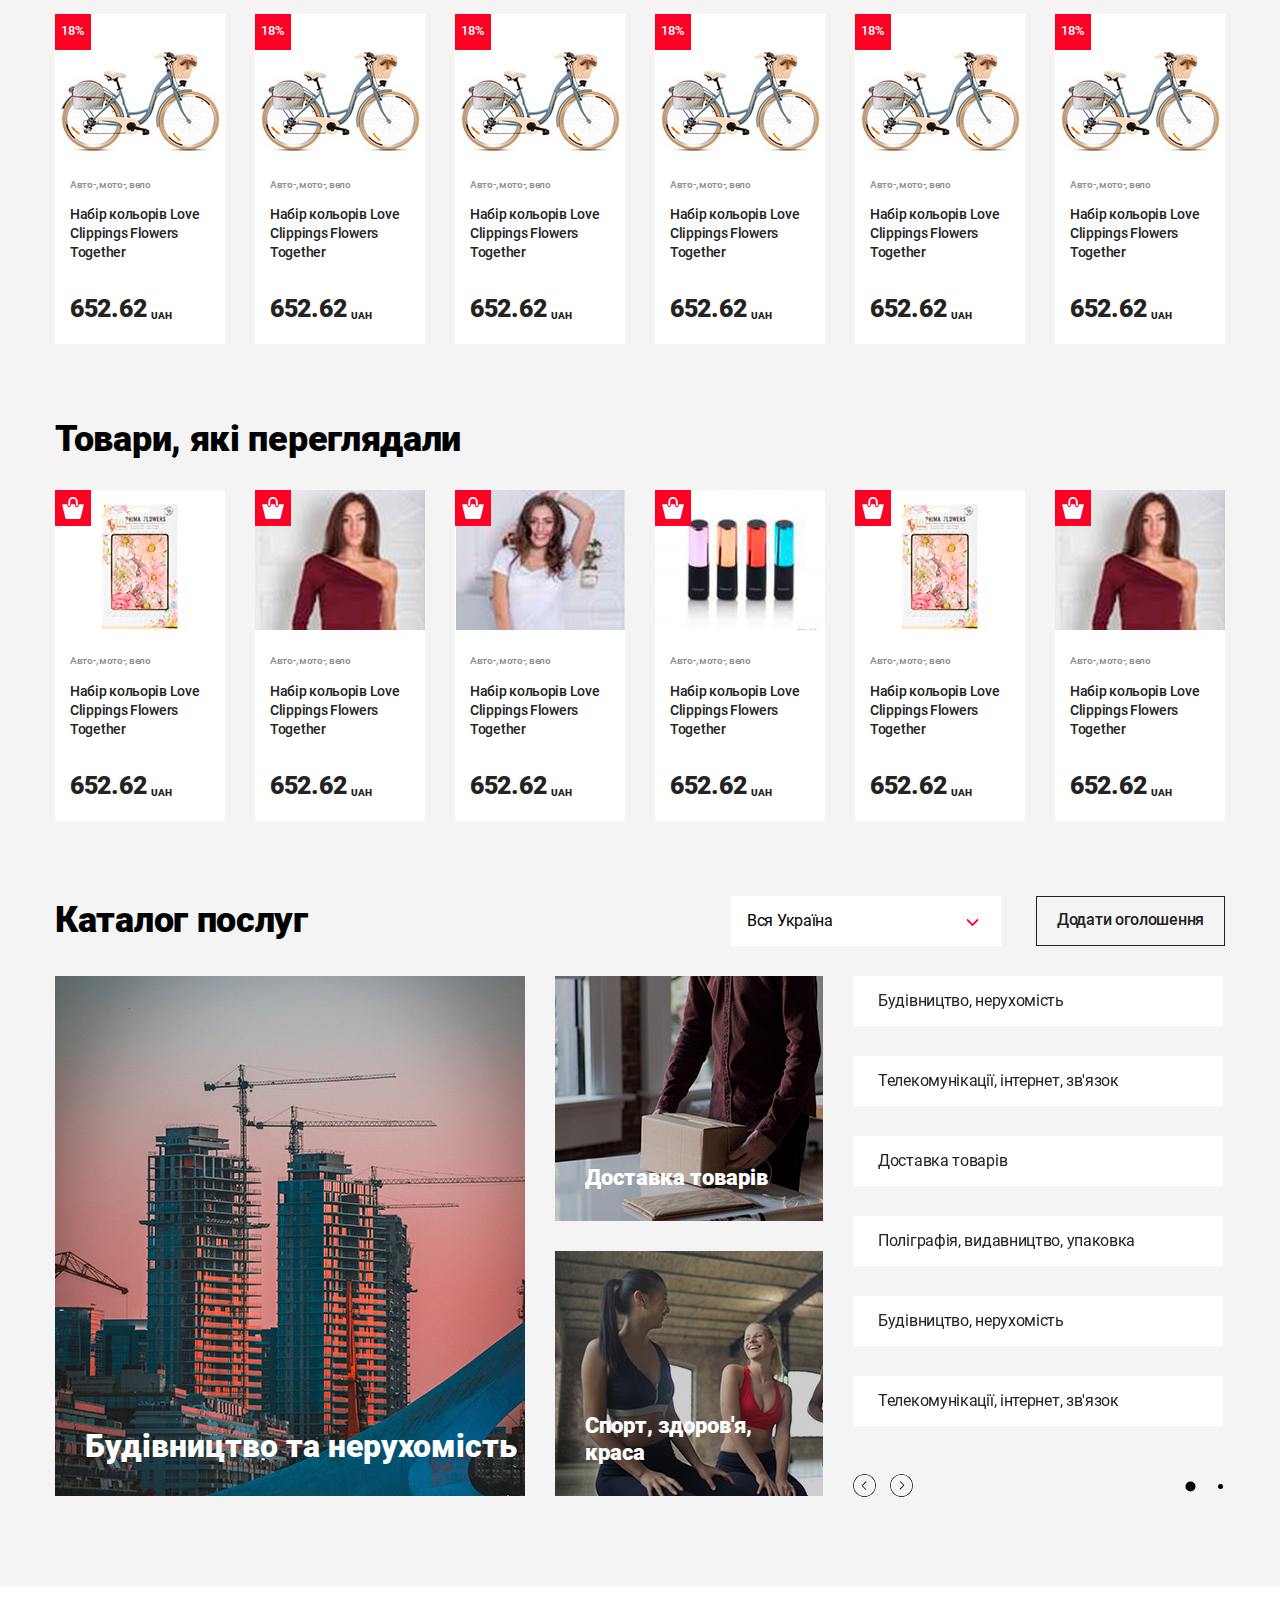
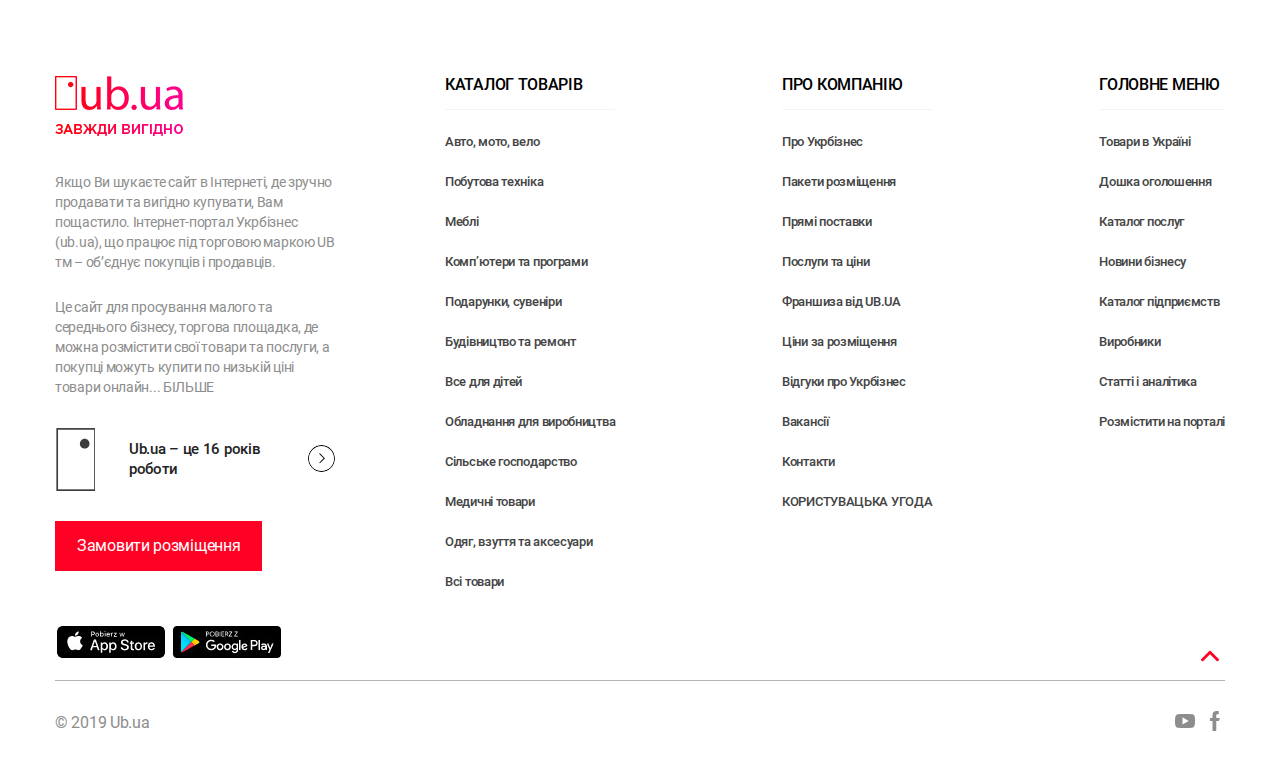
==== commit 4fb96f41: "desctop home fix" ====
--- a/index.html
+++ b/index.html
@@ -529,7 +529,7 @@
 
                 <a href="#" >
                     <!--<svg viewBox="0 0 24 24"><path fill="#242324" d="M3,6H21V8H3V6M3,11H21V13H3V11M3,16H21V18H3V16Z"></path></svg>-->
-                    Каталог
+                    Каталог товарiв
                 </a>
             </div>
             <aside class="catalog-bar">
@@ -544,7 +544,7 @@
                 <div class="catalog-bar__content">
                     <ul class="catalog-bar__items catalog-bar__items--active">
                         <li class="catalog-bar__item catalog-bar__item--hasundercat">
-                            <a href="#" class="catalog-bar__link catalog-bar__link--auto">
+                            <a href="#" class="catalog-bar__link catalog-bar__link--auto" style="--background: url('https://i1.rozetka.ua/fatmenu/14/14529.200x200.jpg')">
                                 Авто, мото, вело
                             </a>
                             <div class="catalog-bar__undercategory">
@@ -637,7 +637,7 @@
                             </div>
                         </li>
                         <li class="catalog-bar__item catalog-bar__item--hasundercat">
-                            <a href="#" class="catalog-bar__link catalog-bar__link--household">
+                            <a href="#" class="catalog-bar__link catalog-bar__link--household" style="--background: url('https://i1.rozetka.ua/fatmenu/14/14529.200x200.jpg')">
                                 Побутова техніка
                             </a>
                             <div class="catalog-bar__undercategory">
@@ -670,62 +670,62 @@
                             </div>
                         </li>
                         <li class="catalog-bar__item">
-                            <a href="#" class="catalog-bar__link catalog-bar__link--mebel">
+                            <a href="#" class="catalog-bar__link catalog-bar__link--mebel" style="--background: url('https://i1.rozetka.ua/fatmenu/14/14529.200x200.jpg')">
                                 Меблі
                             </a>
                         </li>
                         <li class="catalog-bar__item">
-                            <a href="#" class="catalog-bar__link catalog-bar__link--computers">
+                            <a href="#" class="catalog-bar__link catalog-bar__link--computers" style="--background: url('https://i1.rozetka.ua/fatmenu/14/14529.200x200.jpg')">
                                 Комп’ютери та програми
                             </a>
                         </li>
                         <li class="catalog-bar__item">
-                            <a href="#" class="catalog-bar__link catalog-bar__link--gifts">
+                            <a href="#" class="catalog-bar__link catalog-bar__link--gifts" style="--background: url('https://i1.rozetka.ua/fatmenu/14/14529.200x200.jpg')">
                                 Подарунки, сувеніри
                             </a>
                         </li>
                         <li class="catalog-bar__item">
-                            <a href="#" class="catalog-bar__link catalog-bar__link--home">
+                            <a href="#" class="catalog-bar__link catalog-bar__link--home" style="--background: url('https://i1.rozetka.ua/fatmenu/14/14529.200x200.jpg')">
                                 Все для дому
                             </a>
                         </li>
                         <li class="catalog-bar__item">
-                            <a href="#" class="catalog-bar__link catalog-bar__link--construction">
+                            <a href="#" class="catalog-bar__link catalog-bar__link--construction" style="--background: url('https://i1.rozetka.ua/fatmenu/14/14529.200x200.jpg')">
                                 Будівництво та ремонт
                             </a>
                         </li>
                         <li class="catalog-bar__item">
-                            <a href="#" class="catalog-bar__link catalog-bar__link--children">
+                            <a href="#" class="catalog-bar__link catalog-bar__link--children" style="--background: url('https://i1.rozetka.ua/fatmenu/14/14529.200x200.jpg')">
                                 Все для дітей
                             </a>
                         </li>
                         <li class="catalog-bar__item">
-                            <a href="#" class="catalog-bar__link catalog-bar__link--production">
+                            <a href="#" class="catalog-bar__link catalog-bar__link--production" style="--background: url('https://i1.rozetka.ua/fatmenu/14/14529.200x200.jpg')">
                                 Обладнання
                             </a>
                         </li>
                         <li class="catalog-bar__item">
-                            <a href="#" class="catalog-bar__link catalog-bar__link--sports">
+                            <a href="#" class="catalog-bar__link catalog-bar__link--sports" style="--background: url('https://i1.rozetka.ua/fatmenu/14/14529.200x200.jpg')">
                                 Сільське господарство
                             </a>
                         </li>
                         <li class="catalog-bar__item">
-                            <a href="#" class="catalog-bar__link catalog-bar__link--pharmacy">
+                            <a href="#" class="catalog-bar__link catalog-bar__link--pharmacy" style="--background: url('https://i1.rozetka.ua/fatmenu/14/14529.200x200.jpg')">
                                 Медичні товари
                             </a>
                         </li>
                         <li class="catalog-bar__item">
-                            <a href="#" class="catalog-bar__link catalog-bar__link--clothes">
+                            <a href="#" class="catalog-bar__link catalog-bar__link--clothes" style="--background: url('https://i1.rozetka.ua/fatmenu/14/14529.200x200.jpg')">
                                 Одяг, взуття та аксесуари
                             </a>
                         </li>
                         <li class="catalog-bar__item">
-                            <a href="#" class="catalog-bar__link catalog-bar__link--beauty">
+                            <a href="#" class="catalog-bar__link catalog-bar__link--beauty" style="--background: url('https://i1.rozetka.ua/fatmenu/14/14529.200x200.jpg')">
                                 Краса і здоров’я
                             </a>
                         </li>
                         <li class="catalog-bar__item">
-                            <a href="#" class="catalog-bar__link catalog-bar__link--all">
+                            <a href="#" class="catalog-bar__link catalog-bar__link--all" style="--background: url('https://i1.rozetka.ua/fatmenu/14/14529.200x200.jpg')">
                                 Всі товари
                             </a>
                         </li>
@@ -2099,9 +2099,7 @@
                 <div class="footer__copyright">
                     © 2019 Ub.ua
                 </div>
-                <a href="#" class="footer__mobile">
-                    Мобiьна версiя сайту
-                </a>
+
                 <div class="footer__social">
                     <a href="#" class="footer__social-youtube">
                         <svg version="1.1" id="Capa_1" xmlns="http://www.w3.org/2000/svg" xmlns:xlink="http://www.w3.org/1999/xlink" x="0px" y="0px"
--- a/css/style.css
+++ b/css/style.css
@@ -1,12 +1,12 @@
 @font-face {
-    font-family: 'GothamPro-Medium';
+    font-family: 'Roboto-Medium';
     src: url('../fonts/GothamPro-Medium/GothamPro-Medium.eot?#iefix') format('embedded-opentype'), url('../fonts/GothamPro-Medium/GothamPro-Medium.woff') format('woff'), url('../fonts/GothamPro-Medium/GothamPro-Medium.ttf') format('truetype'), url('../fonts/GothamPro-Medium/GothamPro-Medium.svg#GothamPro-Medium') format('svg');
     font-weight: normal;
     font-style: normal;
 }
 
 @font-face {
-    font-family: 'GothamPro-Black';
+    font-family: 'Roboto-Black';
     src: url('../fonts/GothamPro-Black/GothamPro-Black.eot?#iefix') format('embedded-opentype'), url('../fonts/GothamPro-Black/GothamPro-Black.woff') format('woff'), url('../fonts/GothamPro-Black/GothamPro-Black.ttf') format('truetype'), url('../fonts/GothamPro-Black/GothamPro-Black.svg#GothamPro-Black') format('svg');
     font-weight: normal;
     font-style: normal;
@@ -20,12 +20,41 @@
 }
 
 @font-face {
-    font-family: 'GothamProBold';
+    font-family: 'Roboto-Bold';
     src: url('../fonts/GothamPro-Bold/GothamPro-Bold.eot?#iefix') format('embedded-opentype'), url('../fonts/GothamPro-Bold/GothamPro-Bold.woff') format('woff'), url('../fonts/GothamPro-Bold/GothamPro-Bold.ttf') format('truetype');
     font-weight: normal;
     font-style: normal;
 }
 
+@font-face {
+    font-family: 'Roboto-Regular';
+    src: url('../fonts/Roboto-Regular/Roboto-Regular.eot?#iefix') format('embedded-opentype'),  url('../fonts/Roboto-Regular/Roboto-Regular.woff') format('woff'), url('../fonts/Roboto-Regular/Roboto-Regular.ttf')  format('truetype'), url('../fonts/Roboto-Regular/Roboto-Regular.svg#Roboto-Regular') format('svg');
+    font-weight: normal;
+    font-style: normal;
+}
+
+@font-face {
+    font-family: 'Roboto-Black';
+    src: url('../fonts/Roboto-Black/Roboto-Black.eot?#iefix') format('embedded-opentype'),  url('../fonts/Roboto-Black/Roboto-Black.woff') format('woff'), url('../fonts/Roboto-Black/Roboto-Black.ttf')  format('truetype'), url('../fonts/Roboto-Black/Roboto-Black.svg#Roboto-Black') format('svg');
+    font-weight: normal;
+    font-style: normal;
+}
+
+@font-face {
+    font-family: 'Roboto-Medium';
+    src: url('../fonts/Roboto-Medium/Roboto-Medium.eot?#iefix') format('embedded-opentype'),  url('../fonts/Roboto-Medium/Roboto-Medium.woff') format('woff'), url('../fonts/Roboto-Medium/Roboto-Medium.ttf')  format('truetype'), url('../fonts/Roboto-Medium/Roboto-Medium.svg#Roboto-Medium') format('svg');
+    font-weight: normal;
+    font-style: normal;
+}
+
+@font-face {
+    font-family: 'Roboto-Bold';
+    src: url('../fonts/Roboto-Bold/Roboto-Bold.eot?#iefix') format('embedded-opentype'),  url('../fonts/Roboto-Bold/Roboto-Bold.woff') format('woff'), url('../fonts/Roboto-Bold/Roboto-Bold.ttf')  format('truetype'), url('../fonts/Roboto-Bold/Roboto-Bold.svg#Roboto-Bold') format('svg');
+    font-weight: normal;
+    font-style: normal;
+}
+
+
 
 a {
     text-decoration: none;
@@ -34,8 +63,8 @@
 
 * {
     box-sizing: border-box;
-    font-family: 'GothamPro';
-    letter-spacing: -1px;
+    font-family: 'Roboto-Regular';
+    letter-spacing: -0.3px;
 }
 
 .ios * {
@@ -409,7 +438,7 @@
 .header__menu-link {
     position: relative;
     transition: 0.4s cubic-bezier(0.21, 0.65, 0.4, 0.96);
-    font-family: 'GothamPro-Medium';
+    font-family: 'Roboto-Medium';
     font-size: 15px;
 }
 
@@ -471,7 +500,7 @@
 
 .popup-city__title{
     font-size: 24px;
-    font-family: 'GothamPro-Black';
+    font-family: 'Roboto-Black';
 }
 
 .popup-city__items{
@@ -498,7 +527,7 @@
     color: white;
     text-align: center;
     transition: 0.3s;
-    font-family: 'GothamPro-Medium';
+    font-family: 'Roboto-Medium';
     margin-top: 25px;
     margin-bottom: 40px;
 }
@@ -584,7 +613,7 @@
 .catalog-bar__tabs-item {
     position: relative;
     text-transform: uppercase;
-    font-family: 'GothamPro-Medium';
+    font-family: 'Roboto-Medium';
     color: #8d8d8d;
 }
 
@@ -651,7 +680,7 @@
     display: flex;
     min-height: 22px;
     align-items: center;
-    padding-bottom: 10px;
+    padding-bottom: 9px;
     font-size: 14px;
     transition: 0.4s cubic-bezier(0.21, 0.65, 0.4, 0.96);
 }
@@ -833,7 +862,7 @@
     bottom: 40px;
     left: 40px;
     color: white;
-    font-family: 'GothamPro-Black';
+    font-family: 'Roboto-Black';
     font-size: 36px;
     letter-spacing: 0;
     opacity: 0;
@@ -888,7 +917,7 @@
     left: 35px;
     color: white;
     font-size: 22px;
-    font-family: 'GothamPro-Black';
+    font-family: 'Roboto-Black';
     letter-spacing: 0;
 }
 
@@ -903,7 +932,7 @@
     padding-bottom: 20px;
     border-bottom: 1px solid #f4f4f4;
     font-size: 15px;
-    font-family: 'GothamPro-Medium';
+    font-family: 'Roboto-Medium';
     display: block;
 }
 
@@ -928,7 +957,7 @@
 }
 
 .news-bar__caption {
-    font-family: 'GothamPro-Medium';
+    font-family: 'Roboto-Medium';
     font-size: 13px;
     line-height: 17px;
 }
@@ -987,7 +1016,7 @@
 
 
 .block-title h2 {
-    font-family: 'GothamPro-Black';
+    font-family: 'Roboto-Black';
     font-size: 36px;
     font-weight: bold;
     margin-top: 75px;
@@ -1028,7 +1057,7 @@
 
 .action-product{
     font-size: 13px;
-    font-family: 'GothamPro-Medium';
+    font-family: 'Roboto-Medium';
     position: absolute;
     top: 0;
     left: 0;
@@ -1043,7 +1072,7 @@
 }
 .action-viewed{
     font-size: 13px;
-    font-family: 'GothamPro-Medium';
+    font-family: 'Roboto-Medium';
     position: absolute;
     top: 0;
     left: 0;
@@ -1081,7 +1110,7 @@
 
 .product__category {
     font-size: 10px;
-    font-family: 'GothamPro-Medium';
+    font-family: 'Roboto-Medium';
     margin-top: 25px;
     padding: 0 15px;
     color: #8d8d8d;
@@ -1093,7 +1122,7 @@
     line-height: 19px;
     padding: 0 15px;
     min-height: 75px;
-    font-family: 'GothamPro-Medium';
+    font-family: 'Roboto-Medium';
 }
 
 .product__price {
@@ -1105,14 +1134,14 @@
 
 .product__price_num {
     font-size: 25px;
-    font-family: 'GothamPro-Black';
+    font-family: 'Roboto-Black';
 }
 
 .product__price_currency {
     font-size: 10px;
     line-height: 16px;
     margin-left: 5px;
-    font-family: 'GothamPro-Black';
+    font-family: 'Roboto-Black';
 }
 
 .popular-dashboard {
@@ -1138,7 +1167,7 @@
     padding: 14px 20px;
     border: 1px solid;
     transition: 0.4s cubic-bezier(0.21, 0.65, 0.4, 0.96);
-    font-family: 'GothamPro-Medium';
+    font-family: 'Roboto-Medium';
 }
 
 .block-title__btn:hover {
@@ -1198,7 +1227,7 @@
     bottom: 30px;
     left: 25px;
     font-size: 22px;
-    font-family: 'GothamProBold';
+    font-family: 'Roboto-Bold';
     color: white;
     letter-spacing: 0.01px;
     z-index: 1;
@@ -1214,10 +1243,28 @@
 .advertisement__items .owl-prev {
     background: url(../images/home/arrow.svg) center center no-repeat !important;
     background-size: contain !important;
+
+    background: url(../images/home/arrow.svg) center center no-repeat !important;
+    background-size: contain !important;
+    transition: 0.3s;
+    border-radius: 50%;
+}
+
+.advertisement__items .owl-prev:hover {
+    background: black url(../images/home/arrow-black.svg) center center no-repeat !important;
+    background-size: contain !important;
 }
 
 .advertisement__items .owl-next {
     background: url(../images/home/arrow.svg) center center no-repeat !important;
+    background-size: contain !important;
+    transition: 0.3s;
+    border-radius: 50%;
+    margin-left: 20px;
+}
+
+.advertisement__items .owl-next:hover {
+    background: black url(../images/home/arrow-black.svg) center center no-repeat !important;
     background-size: contain !important;
     margin-left: 20px;
 }
@@ -1253,17 +1300,17 @@
 }
 
 .advertisement__date{
-    font-family: 'GothamPro-Medium';
+    font-family: 'Roboto-Medium';
     color: #8d8d8d;
 }
 
 .advertisement__date span{
     font-size: 10px;
-    font-family: 'GothamPro-Medium';
+    font-family: 'Roboto-Medium';
 }
 
 .advertisement__title{
-    font-family: 'GothamPro-Black';
+    font-family: 'Roboto-Black';
     font-size: 22px;
     margin-top: 7px;
     margin-bottom: 15px;
@@ -1288,18 +1335,18 @@
 
 .advertisement__price-sum{
     font-size: 22px;
-    font-family: 'GothamPro-Black';
+    font-family: 'Roboto-Black';
 }
 
 .advertisement__price-currency{
     font-size: 13px;
     line-height: 16px;
     margin-left: 5px;
-    font-family: 'GothamPro-Black';
+    font-family: 'Roboto-Black';
 }
 
 .advertisement__read-more{
-    font-family: 'GothamPro-Medium';
+    font-family: 'Roboto-Medium';
     font-size: 15px;
 }
 
@@ -1439,7 +1486,7 @@
     bottom: 30px;
     color: white;
     font-size: 32px;
-    font-family: 'GothamPro-Black';
+    font-family: 'Roboto-Black';
     line-height: 40px;
     letter-spacing: 0;
 }
@@ -1468,9 +1515,24 @@
 .catalog-services__slider .owl-prev {
     background: url(../images/home/arrow.svg) center center no-repeat !important;
     background-size: contain !important;
-}
+    transition: 0.3s;
+    border-radius: 50%;
+}
+
+.catalog-services__slider .owl-prev:hover {
+    background: black url(../images/home/arrow-black.svg) center center no-repeat !important;
+    background-size: contain !important;
+}
+
 .catalog-services__slider .owl-next {
     background: url(../images/home/arrow.svg) center center no-repeat !important;
+    background-size: contain !important;
+    transition: 0.3s;
+    border-radius: 50%;
+}
+
+.catalog-services__slider .owl-next:hover {
+    background: black url(../images/home/arrow-black.svg) center center no-repeat !important;
     background-size: contain !important;
 }
 
@@ -1570,7 +1632,7 @@
     font-size: 15px;
     max-width: 145px;
     line-height: 20px;
-    font-family: 'GothamPro-Medium';
+    font-family: 'Roboto-Medium';
 }
 
 .footer__arrow{
@@ -1578,10 +1640,17 @@
     height: 27px;
     background: url("../images/home/arrow.svg") center center no-repeat;
     background-size: contain;
+    border-radius: 50%;
+    transition: 0.3s;
 }
 
 .footer__big-link img{
     max-width: 40px;
+}
+
+.footer__big-link:hover .footer__arrow{
+    background: black url("../images/home/arrow-black.svg") center center no-repeat;
+    background-size: contain;
 }
 
 .footer__btn{
@@ -1617,7 +1686,7 @@
 
 .footer__catalog-item--title{
     font-size: 16px;
-    font-family: 'GothamPro-Medium';
+    font-family: 'Roboto-Medium';
     text-transform: uppercase;
     margin-bottom: 15px;
     padding-bottom: 15px;
@@ -1638,7 +1707,7 @@
 }
 
 .footer__catalog-link{
-    font-family: 'GothamPro-Medium';
+    font-family: 'Roboto-Medium';
     color: #444444;
 }
 
@@ -1658,7 +1727,7 @@
 
 .footer__mobile{
     font-size: 13px;
-    font-family: 'GothamPro-Medium';
+    font-family: 'Roboto-Medium';
 }
 
 .footer__social{
@@ -1694,6 +1763,11 @@
     position: absolute;
     right: 0;
     bottom: 0;
+    transition: 0.3s;
+}
+
+.to-top:hover{
+    transform: rotate(-90deg) translateX(5px);
 }
 
 
@@ -1920,9 +1994,73 @@
 
 @media (max-width: 992px) {
 
+    .catalog-bar__tabs{
+        display: none;
+    }
+
     .catalog-bar {
         display: none;
+        margin: 0 -20px;
         margin-bottom: 20px;
+        padding: 15px 10px;
+    }
+
+    .catalog-bar .catalog-bar__items{
+        width: 100%;
+    }
+
+    .catalog-bar .catalog-bar__content{
+        padding: 0 10px;
+    }
+
+    .catalog-bar__item.catalog-bar__item--undercat:after, .catalog-bar__item.catalog-bar__item--hasundercat:after{
+        display: none;
+    }
+
+    .catalog-bar__item--undercat:hover > .catalog-bar__undercategory-second, .catalog-bar__item:hover .catalog-bar__undercategory{
+        display: none;
+    }
+
+    .catalog-bar__content {
+        max-width: 100%;
+    }
+
+    .catalog-bar .catalog-bar__tabs-item:last-child,
+    .catalog-bar .catalog-bar__items:last-child{
+        display: none;
+    }
+
+    .catalog-bar__tabs-item:first-child{
+        width: 100%;
+        display: block;
+        font-size: 20px;
+    }
+
+    .catalog-bar__tabs-item:after {
+        width: 100%;
+        display: none;
+    }
+
+    .catalog-bar .catalog-bar__link{
+        font-size: 15px;
+        border-bottom: 1px solid #eaeaea;
+        width: 100%;
+        margin-bottom: 10px;
+    }
+
+    .catalog-bar .catalog-bar__item:last-child .catalog-bar__link{
+        margin-bottom: 0;
+        border: 0;
+    }
+
+    .catalog-bar .catalog-bar__link:before{
+        margin-right: 20px;
+        width: 50px;
+        height: 50px;
+        /*background-image: attr(data-image);*/
+        background-image: var(--background);
+        background-size: contain;
+        background-position: 0;
     }
 
     .home-top__center {
@@ -1940,20 +2078,26 @@
     }
 
     .mobile-catalog {
-        margin-bottom: 40px;
-        margin-top: 40px;
+        /*margin: 25px -20px 10px;*/
         display: flex;
         justify-content: center;
-        font-size: 18px;
-        display: none;
+        font-size: 20px;
+        background: white;
+        padding-top: 25px;
+        margin: 0 -20px 0px;
+        /*display: none;*/
     }
 
     .mobile-catalog a {
-        padding: 8px 35px 8px 40px;
-        background: #dedede;
+        padding: 12px 35px 12px 40px;
+        /*background: #dedede;*/
         display: flex;
         justify-content: center;
         align-items: center;
+        width: 100%;
+        border: 1px solid;
+        margin: 0 7px 15px;
+        border-radius: 4px;
     }
 
     .mobile-catalog a:before {
@@ -1965,6 +2109,7 @@
         position: relative;
         left: -13px;
         top: 0;
+        display: none;
         /*transition: 0.3s cubic-bezier(0.21, 0.65, 0.4, 0.96);*/
     }
 
@@ -1993,7 +2138,7 @@
     }
 
     .advertisement__title {
-        font-family: 'GothamPro-Black';
+        font-family: 'Roboto-Black';
         font-size: 15px;
         line-height: 18px;
         margin-top: 7px;
@@ -2119,7 +2264,8 @@
     .mobile-menu__main-link{
         margin-bottom: 10px;
         display: flex;
-        font-family: 'GothamPro-Medium';
+        font-family: 'Roboto-Medium';
+        font-size: 16px;
     }
 
     .mobile-menu__main-link span{
@@ -2135,6 +2281,9 @@
     }
 
     .mobile-menu__main-link .header__cart{
+        margin-right: 15px;
+    }
+    .header__profile, .header__like, .header__regions {
         margin-right: 15px;
     }
 
@@ -2215,7 +2364,7 @@
     }
 
     .header__menu-link {
-        font-size: 15px;
+        font-size: 17px;
     }
 
     .header__menu-items.open {
@@ -2227,7 +2376,7 @@
         margin-top: -35%;
     }
 
-    .catalog-bar__items{
+    .header__center-inner .catalog-bar__items{
         display: flex;
         margin-bottom: 20px;
         overflow: scroll;
@@ -2236,21 +2385,22 @@
         margin-right: -20px;
     }
 
-    .catalog-bar__item{
-        min-width: 115px;
-        height: 38px;
+    .header__center-inner .catalog-bar__item{
+        min-width: 140px;
+        height: 48px;
         background: #f4f4f4;
-        padding: 6px;
+        padding: 6px 10px;
         margin-right: 3px;
         border-bottom: 1px solid #ff0124;
     }
 
-    .catalog-bar__link {
+    .header__center-inner .catalog-bar__link {
         margin-bottom: 30px;
-        font-size: 10px;
-    }
-
-    .catalog-bar__link:before {
+        font-size: 13px;
+        padding-top: 5px;
+    }
+
+    .header__center-inner .catalog-bar__link:before {
         width: 46px;
     }
 }
@@ -2258,6 +2408,7 @@
 @media (max-width: 768px) {
     .wrapper > .block-title__btn{
         display: block;
+        text-align: center;
     }
     .footer__mobile{
         display: none;
@@ -2334,7 +2485,7 @@
         justify-content: space-between;
     }
     .catalog-home-wrap .block-title a{
-        font-family: 'GothamPro-Medium';
+        font-family: 'Roboto-Medium';
     }
     .catalog-home-wrap .block-title h2{
         margin: 0;
@@ -2374,7 +2525,7 @@
         font-size: 14px;
         line-height: 19px;
         padding: 0 15px;
-        font-family: 'GothamPro-Medium';
+        font-family: 'Roboto-Medium';
         padding-bottom: 15px;
     }
 
@@ -2463,12 +2614,12 @@
 
     .home-slider__title {
         font-size: 24px;
-        font-family: 'GothamPro-Medium';
+        font-family: 'Roboto-Medium';
     }
 
     .home-top__category-title {
         font-size: 17px;
-        font-family: 'GothamPro-Medium';
+        font-family: 'Roboto-Medium';
     }
 
     .home-slider__title {
@@ -2617,7 +2768,7 @@
     .header__profile,
     .header__like,
     .header__regions {
-        margin-right: 10px;
+        margin-right: 15px;
     }
 
     .header__center-inner {
@@ -2648,7 +2799,7 @@
         font-size: 12px;
         line-height: 14px;
         padding: 0 10px;
-        font-family: 'GothamPro-Medium';
+        font-family: 'Roboto-Medium';
         padding-bottom: 10px;
     }
 }
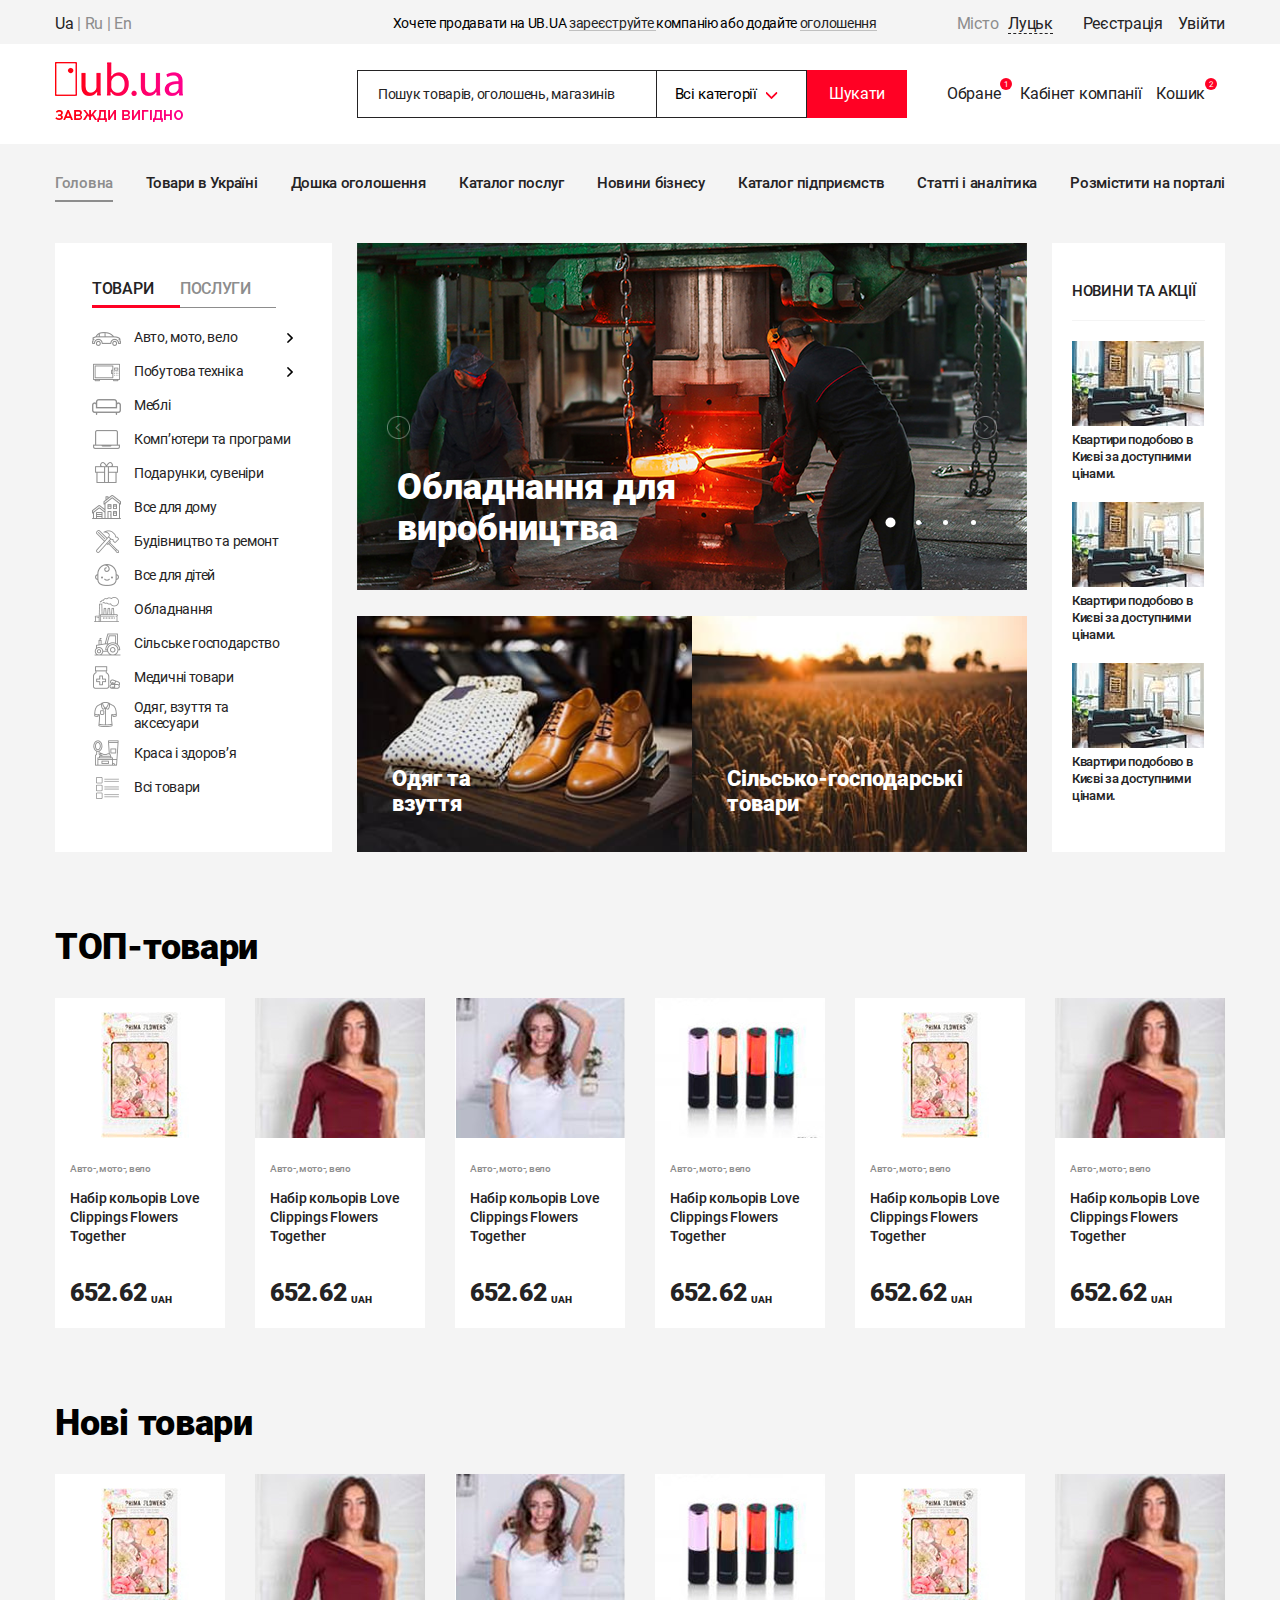
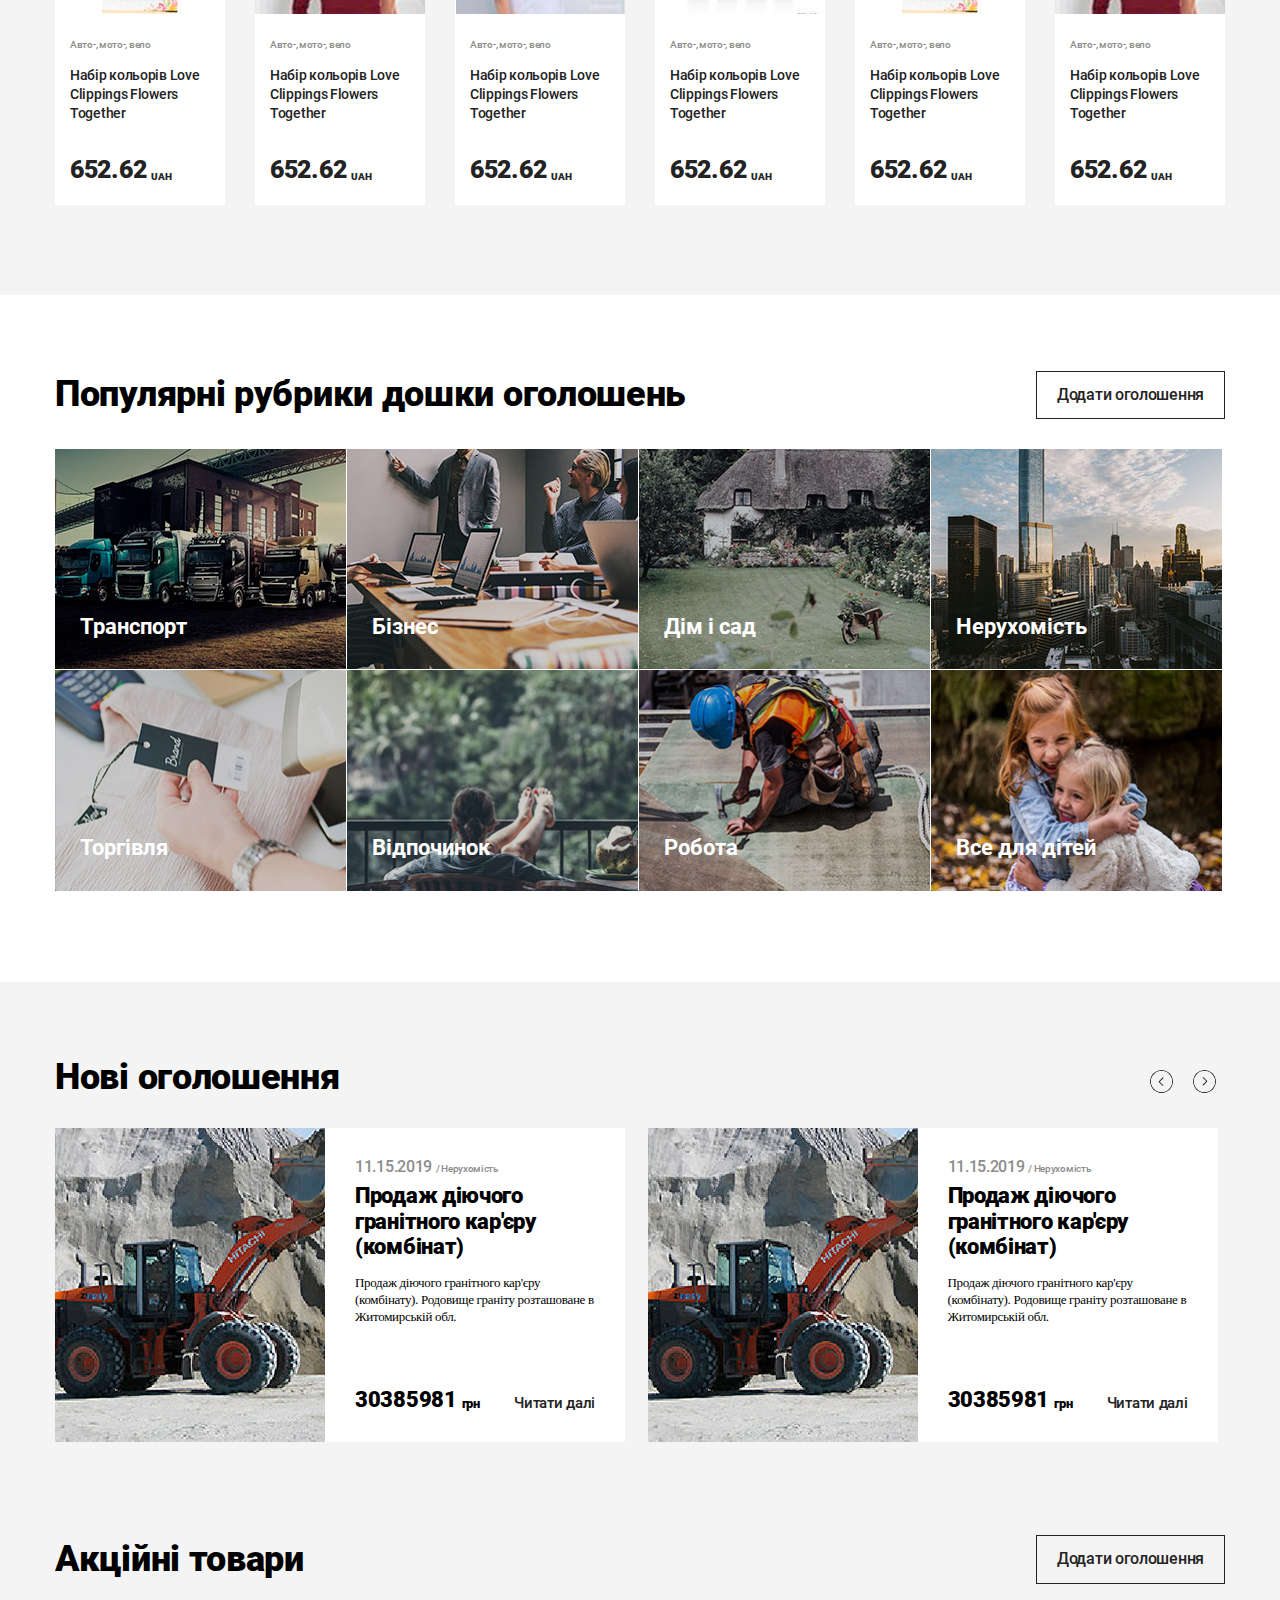
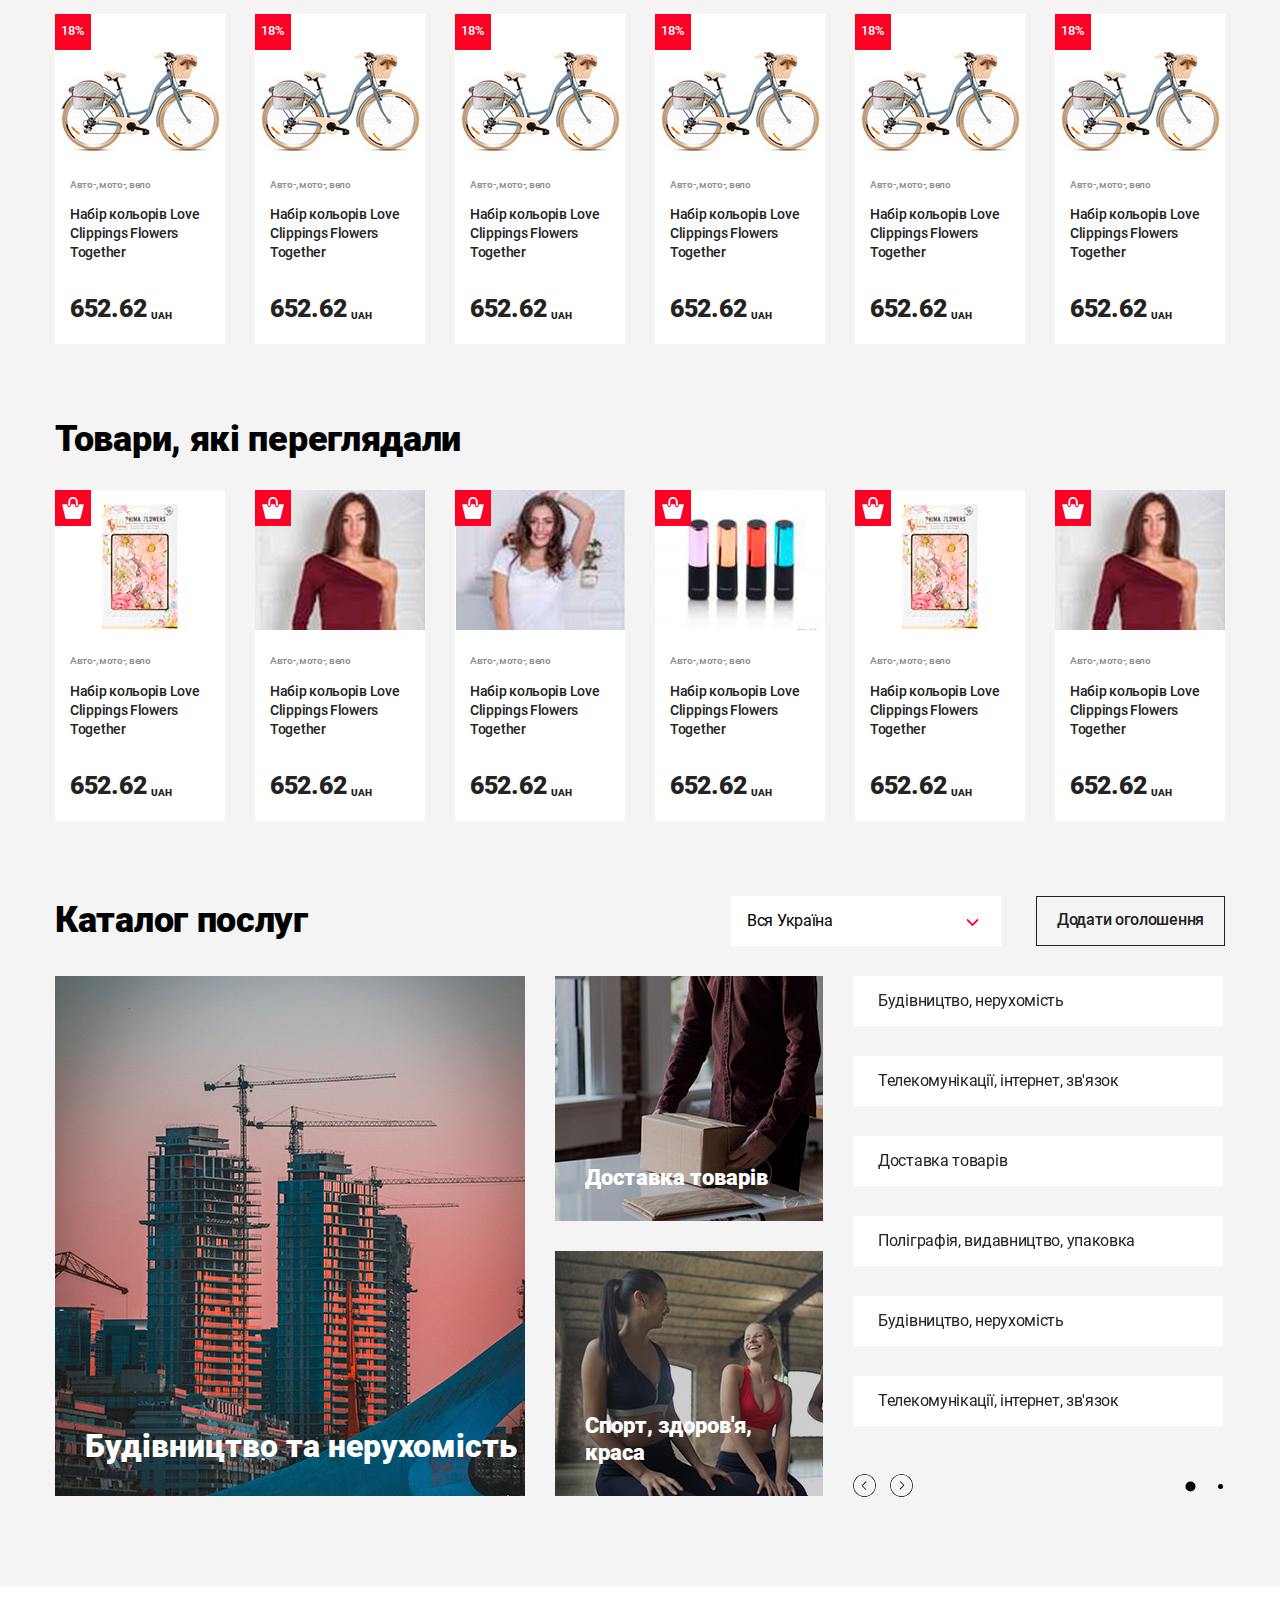
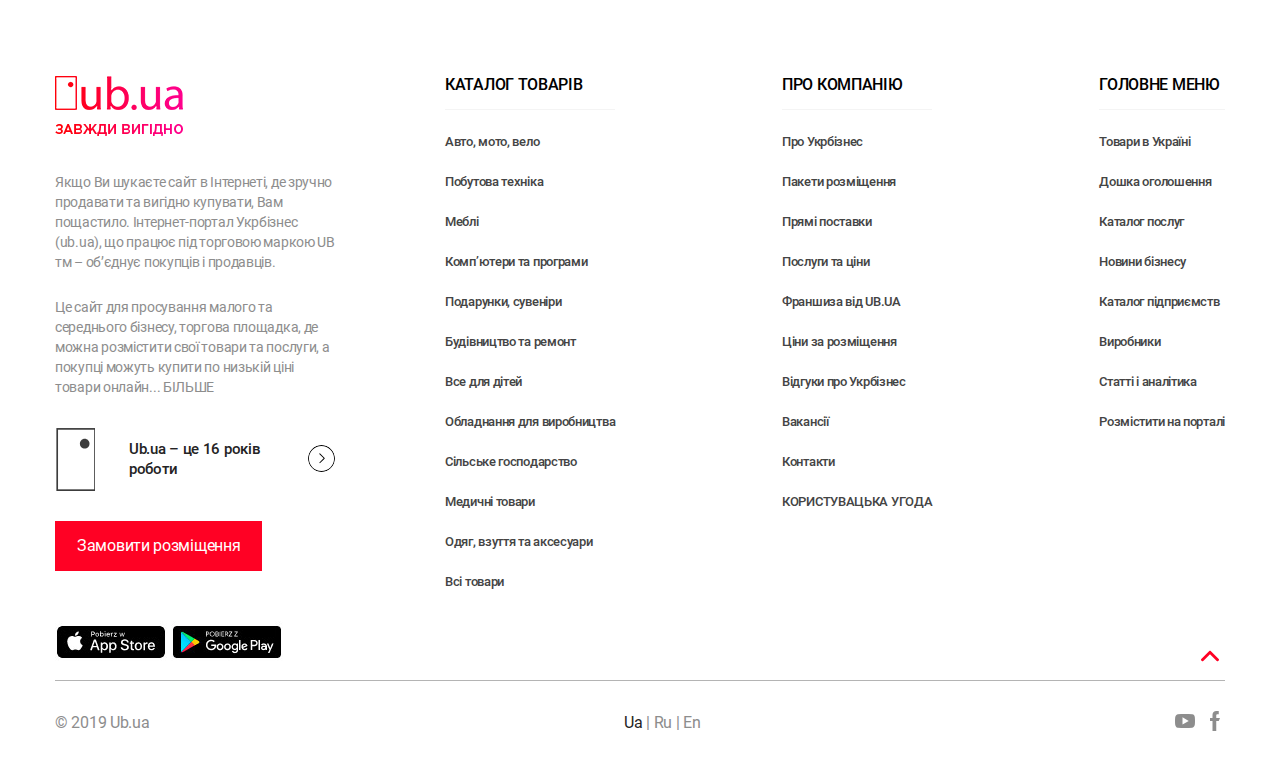
==== commit 57a3051d: "catalog" ====
--- a/index.html
+++ b/index.html
@@ -2074,19 +2074,16 @@
                             <li class="footer__catalog-item">
                                 <a href="#" class="footer__catalog-link">
                                     Виробники
-
                                 </a>
                             </li>
                             <li class="footer__catalog-item">
                                 <a href="#" class="footer__catalog-link">
                                     Статті і аналітика
-
                                 </a>
                             </li>
                             <li class="footer__catalog-item">
                                 <a href="#" class="footer__catalog-link">
                                     Розмістити на порталі
-
                                 </a>
                             </li>
 
@@ -2098,6 +2095,16 @@
             <div class="footer__bottom">
                 <div class="footer__copyright">
                     © 2019 Ub.ua
+                </div>
+
+                <div>
+                    <div class="header__local">
+                        <a href="#" class="header__local-link header__local-link--active">Ua</a>
+                        <span class="header__separator">|</span>
+                        <a href="#" class="header__local-link">Ru</a>
+                        <span class="header__separator">|</span>
+                        <a href="#" class="header__local-link">En</a>
+                    </div>
                 </div>
 
                 <div class="footer__social">
--- a/css/style.css
+++ b/css/style.css
@@ -1858,6 +1858,515 @@
     height: 60px;
 }
 
+.breadcrumbs{
+    margin: 0;
+    padding: 0;
+    list-style: none;
+    display: flex;
+    font-size: 12px;
+    margin-top: 25px;
+    margin-bottom: -56px;
+}
+
+.breadcrumbs__link{
+    font-family: 'Roboto-Black';
+    margin-right: 4px;
+}
+
+span.breadcrumbs__link {
+    font-family: 'Roboto-Regular';
+    color: #949494;
+}
+
+
+.catalog{
+    display: flex;
+    justify-content: space-between;
+    padding-bottom: 130px;
+}
+
+.catalog__left{
+    width: 100%;
+    max-width: 300px;
+}
+
+.filter{
+    width: 100%;
+    max-width: 300px;
+    background: white;
+    padding: 40px;
+    font-size: 13px;
+}
+
+.filter__item{
+    margin-bottom: 20px;
+    padding-bottom: 25px;
+    border-bottom: 1px solid #f4f4f4;
+}
+
+.filter__item:last-child{
+    margin: 0;
+    padding: 0;
+    border: 0;
+}
+
+.filter__toggle{
+    position: relative;
+    font-size: 14px;
+    font-family: 'Roboto-Black';
+    padding-left: 25px;
+    display: block;
+    padding-bottom: 15px;
+}
+
+.filter__toggle:before{
+    content: "-";
+    position: absolute;
+    display: block;
+    width: 14px;
+    height: 14px;
+    left: 0;
+    top: -2px;
+    line-height: 13px;
+    border: 1px solid black;
+    text-align: center;
+}
+
+.filter__toggle.close:before{
+    content: "+";
+    line-height: 15px;
+}
+
+.filter__checkbox input{
+    display: none;
+}
+
+.filter__checkbox label{
+    position: relative;
+    display: flex;
+    width: 100%;
+    justify-content: space-between;
+    padding-left: 25px;
+    margin-top: 10px;
+    cursor: pointer;
+}
+
+.filter__checkbox label:before{
+    content: "";
+    position: absolute;
+    display: block;
+    width: 14px;
+    height: 14px;
+    left: 0;
+    top: -2px;
+    border: 1px solid black;
+}
+
+.filter__checkbox input:checked + label:after{
+    content: "";
+    position: absolute;
+    left: 5px;
+    top: 0px;
+    width: 4px;
+    height: 8px;
+    border: solid black;
+    border-width: 0 2px 2px 0;
+    -webkit-transform: rotate(45deg);
+    -ms-transform: rotate(45deg);
+    transform: rotate(45deg);
+}
+
+.filter__slider{
+    margin-top: 5px;
+}
+
+.filter-slider{
+    height: 2px;
+    background: black;
+    border: 0 !important;
+}
+
+.filter-slider .ui-slider-handle{
+    width: 10px;
+    height: 10px;
+    background: black;
+    border-radius: 50%;
+    font-size: 0;
+    border: 0 !important;
+    top: -4px;
+    outline: 0;
+    cursor: pointer;
+}
+
+.filter-slider .ui-slider-handle:before{
+    content: attr(data-val);
+    display: block;
+    font-size: 12px;
+    position: absolute;
+    color: black;
+    top: -13px;
+    transform: translateX(-33%);
+}
+
+.filter__min-max{
+    margin-top: 10px;
+    display: flex;
+    justify-content: space-between;
+    color: #8d8d8d;
+}
+
+.catalog__left-add{
+    font-size: 13px;
+    margin-top: 50px;
+    line-height: 20px;
+}
+
+.catalog__left-add-title{
+    font-size: 14px;
+    margin-bottom: 15px;
+    font-family: 'Roboto-Bold';
+}
+
+.catalog__left-add-link{
+    text-decoration: underline;
+}
+
+.catalog__left-add-link:hover{
+    text-decoration: none;
+}
+
+.catalog__inner{
+    width: 100%;
+    max-width: 770px;
+}
+
+.catalog__top-line{
+    display: flex;
+    justify-content: space-between;
+}
+
+.catalog__view{
+    display: flex;
+    align-items: center;
+    position: relative;
+}
+
+.catalog__view-btn{
+    display: flex;
+    align-items: center;
+    font-size: 14px;
+    font-family: 'Roboto-bold';
+}
+
+.catalog__view-btn:after{
+    content: "";
+    display: block;
+    width: 10px;
+    height: 10px;
+    background: url("../images/catalog/type-catalog.png") center center no-repeat;
+    margin-left: 15px;
+}
+
+.catalog__view-btn--line:after{
+    width: 13px;
+    background: url("../images/catalog/type-catalog2.png") center center no-repeat;
+}
+
+.catalog__view-list{
+    transition: 0.3s;
+    visibility: hidden;
+    z-index: -1;
+    top: 82%;
+    margin: 0;
+    padding: 10px 15px;
+    list-style: none;
+    background: white;
+    width: calc(100% + 40px);
+    left: -1px;
+    position: absolute;
+    transform: translateY(-20px);
+    opacity: 0;
+    border: 0;
+    border-top: 0;
+    margin-left: -10px;
+}
+
+.catalog__view-list.open {
+    transform: translateY(0);
+    visibility: visible;
+    z-index: 50;
+    opacity: 1;
+}
+
+.catalog__view-list .catalog__view-btn{
+    justify-content: space-between;
+    margin-bottom: 10px;
+}
+
+.catalog__view-list .catalog__view-btn:last-child{
+    margin-bottom: 0;
+}
+
+.catalog__select{
+    display: flex;
+}
+
+.catalog__select .block-title__select{
+    margin-right: 10px;
+    width: 150px;
+    font-size: 12px;
+    line-height: 6px;
+    padding: 9px 15px;
+    display: flex;
+    align-items: center;
+    border: 1px solid black;
+}
+
+.catalog__select .block-title__select:after {
+    top: 2px;
+}
+
+.catalog__select .block-title__select:last-child{
+    margin-right: 0;
+}
+
+.catalog__items{
+    display: flex;
+    flex-wrap: wrap;
+    margin: 0 -15px;
+}
+
+.catalog__items .product{
+    margin: 30px 15px 0;
+}
+
+.catalog__items .product:hover{
+
+}
+
+.product-wrap{
+    position: relative;
+    max-height: 360px;
+    overflow: hidden;
+}
+
+.product-wrap:hover{
+    overflow: visible;
+    z-index: 10;
+}
+
+.catalog__items .product__old-price{
+    padding: 0 15px;
+    font-size: 12px;
+    color: #8d8d8d;
+    text-decoration: line-through;
+    margin-top: 15px;
+    margin-bottom: -15px;
+}
+
+.product__buy-wrap{
+    width: 100%;
+    padding: 0 15px;
+}
+
+.product__buy{
+    width: 100%;
+    border: 1px solid #ff0124;
+    background: #ff0124;
+    padding: 8px 21px;
+    margin: 10px 0;
+    display: block;
+    color: white;
+    text-align: center;
+    transition: 0.3s;
+}
+
+.product__buy:hover{
+    background: white;
+    color: black;
+}
+
+.product__txt *{
+    font-family: 'Roboto-bold';
+}
+
+.product__txt{
+    font-size: 12px;
+    padding: 0 15px;
+    display: flex;
+    flex-direction: column;
+    line-height: 20px;
+}
+
+.product__reviwes{
+    font-size: 12px;
+    display: flex;
+    justify-content: space-between;
+    padding: 0 15px;
+    margin-top: 30px;
+    color: #8d8d8d;
+}
+
+.product__like {
+    display: block;
+    height: 30px;
+    width: 30px;
+    background: url(../images/catalog/like.png);
+    position: absolute;
+    right: 0;
+    margin-top: -15px;
+    cursor: pointer;
+}
+
+.catalog__nav{
+    display: flex;
+    justify-content: space-between;
+    width: 100%;
+    margin: 0 15px;
+    margin-top: 90px;
+}
+
+.catalog__nav-left{
+    display: flex;
+    align-items: center;
+}
+
+.catalog__nav-list{
+    margin: 0;
+    padding: 0;
+    list-style: none;
+    display: flex;
+    margin-left: 35px;
+}
+
+.catalog__nav-item{
+    margin-right: 15px;
+    font-size: 18px;
+}
+
+.catalog__nav-link{
+    color: #8d8d8d;
+    transition: 0.3s;
+}
+
+.catalog__nav-link:hover{
+    color: black;
+}
+
+.catalog__nav-link--active{
+    color: black;
+    font-family: 'Roboto-bold';
+}
+
+
+.catalog__nav-prev,
+.catalog__nav-next{
+    width: 27px;
+    height: 27px;
+    background: url(../images/home/arrow.svg) center center no-repeat;
+    background-size: contain;
+    border-radius: 50%;
+    transition: 0.3s;
+    margin-left: 15px;
+}
+
+.catalog__nav-prev{
+    transform: rotate(180deg);
+}
+
+.catalog__nav-prev:hover,
+.catalog__nav-next:hover {
+    background: black url(../images/home/arrow-black.svg) center center no-repeat;
+    background-size: contain;
+}
+
+.product-line__bottom .action-viewed{
+    position: static;
+}
+
+.product-line{
+    display: flex;
+    background: white;
+    margin-top: 30px;
+    transition: 0.4s cubic-bezier(0.21, 0.65, 0.4, 0.96);
+}
+
+.product-line:hover{
+    box-shadow: 0 4px 5px 0px rgba(0, 0, 0, 0.19);
+    transform: translateY(-2px);
+}
+
+.product-line__inner{
+    display: flex;
+}
+
+.product-line__main{
+    display: flex;
+    flex-direction: column;
+    justify-content: space-between;
+    padding: 25px 30px;
+}
+
+.product-line__bottom{
+    display: flex;
+    align-items: center;
+}
+
+.product-line__bottom .product__price{
+    margin-top: 0;
+}
+
+.product-line__social img{
+    max-width: 20px;
+    max-height: 18px;
+}
+
+.product-line__img{
+    display: flex;
+}
+.product-line__capt{
+    font-size: 10px;
+    color: #8d8d8d;
+}
+
+.product-line__title{
+    font-size: 14px;
+    font-family: 'Roboto-bold';
+}
+
+.product-line__txt{
+    font-size: 12px;
+    line-height: 15px;
+}
+
+
+.product-line__right{
+    border-left: 2px solid #f4f4f4;
+    padding: 25px 30px;
+    min-width: 170px;
+}
+
+.product-line__street{
+    font-size: 12px;
+    margin: 5px 0 10px;
+    line-height: 15px;
+}
+
+.product-line__street a{
+    display: block;
+}
+
+
+
+
+
+
+
+
+
+
+
+
 
 
 .mobile-menu-btn,
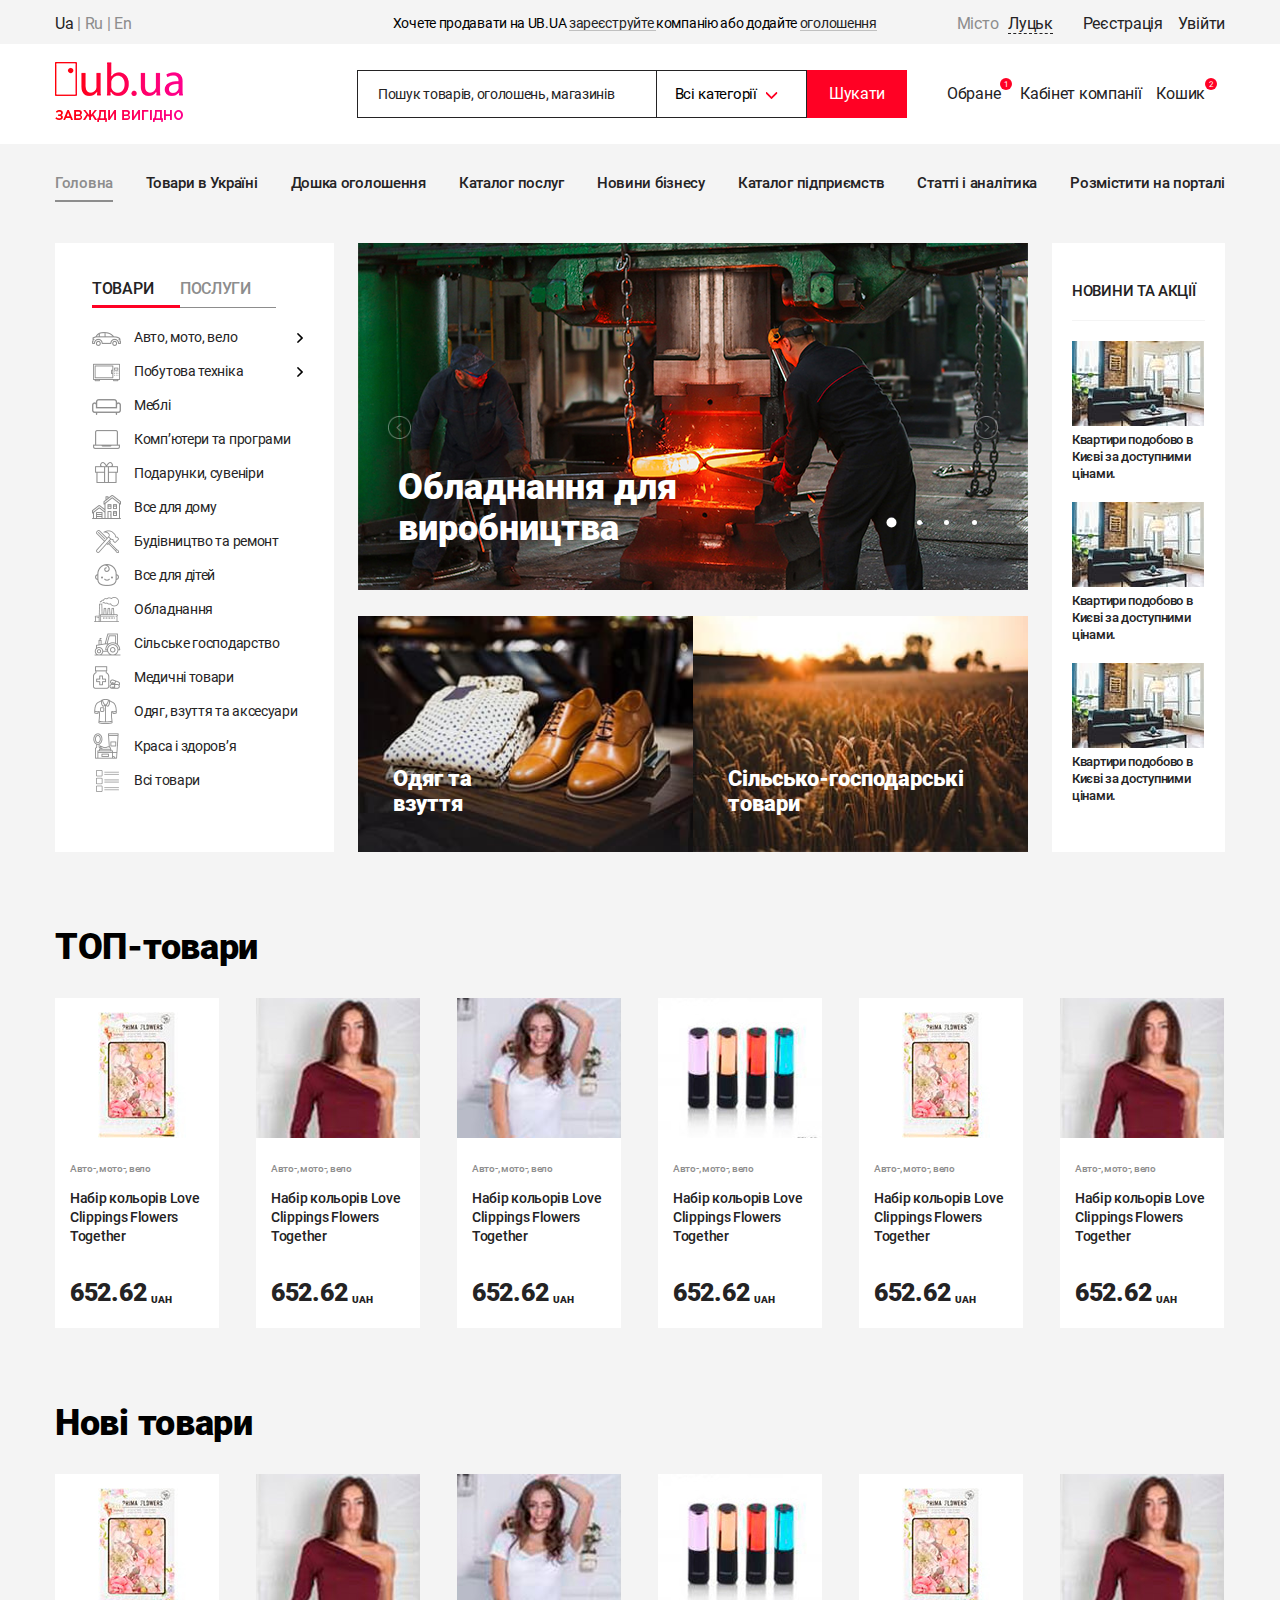
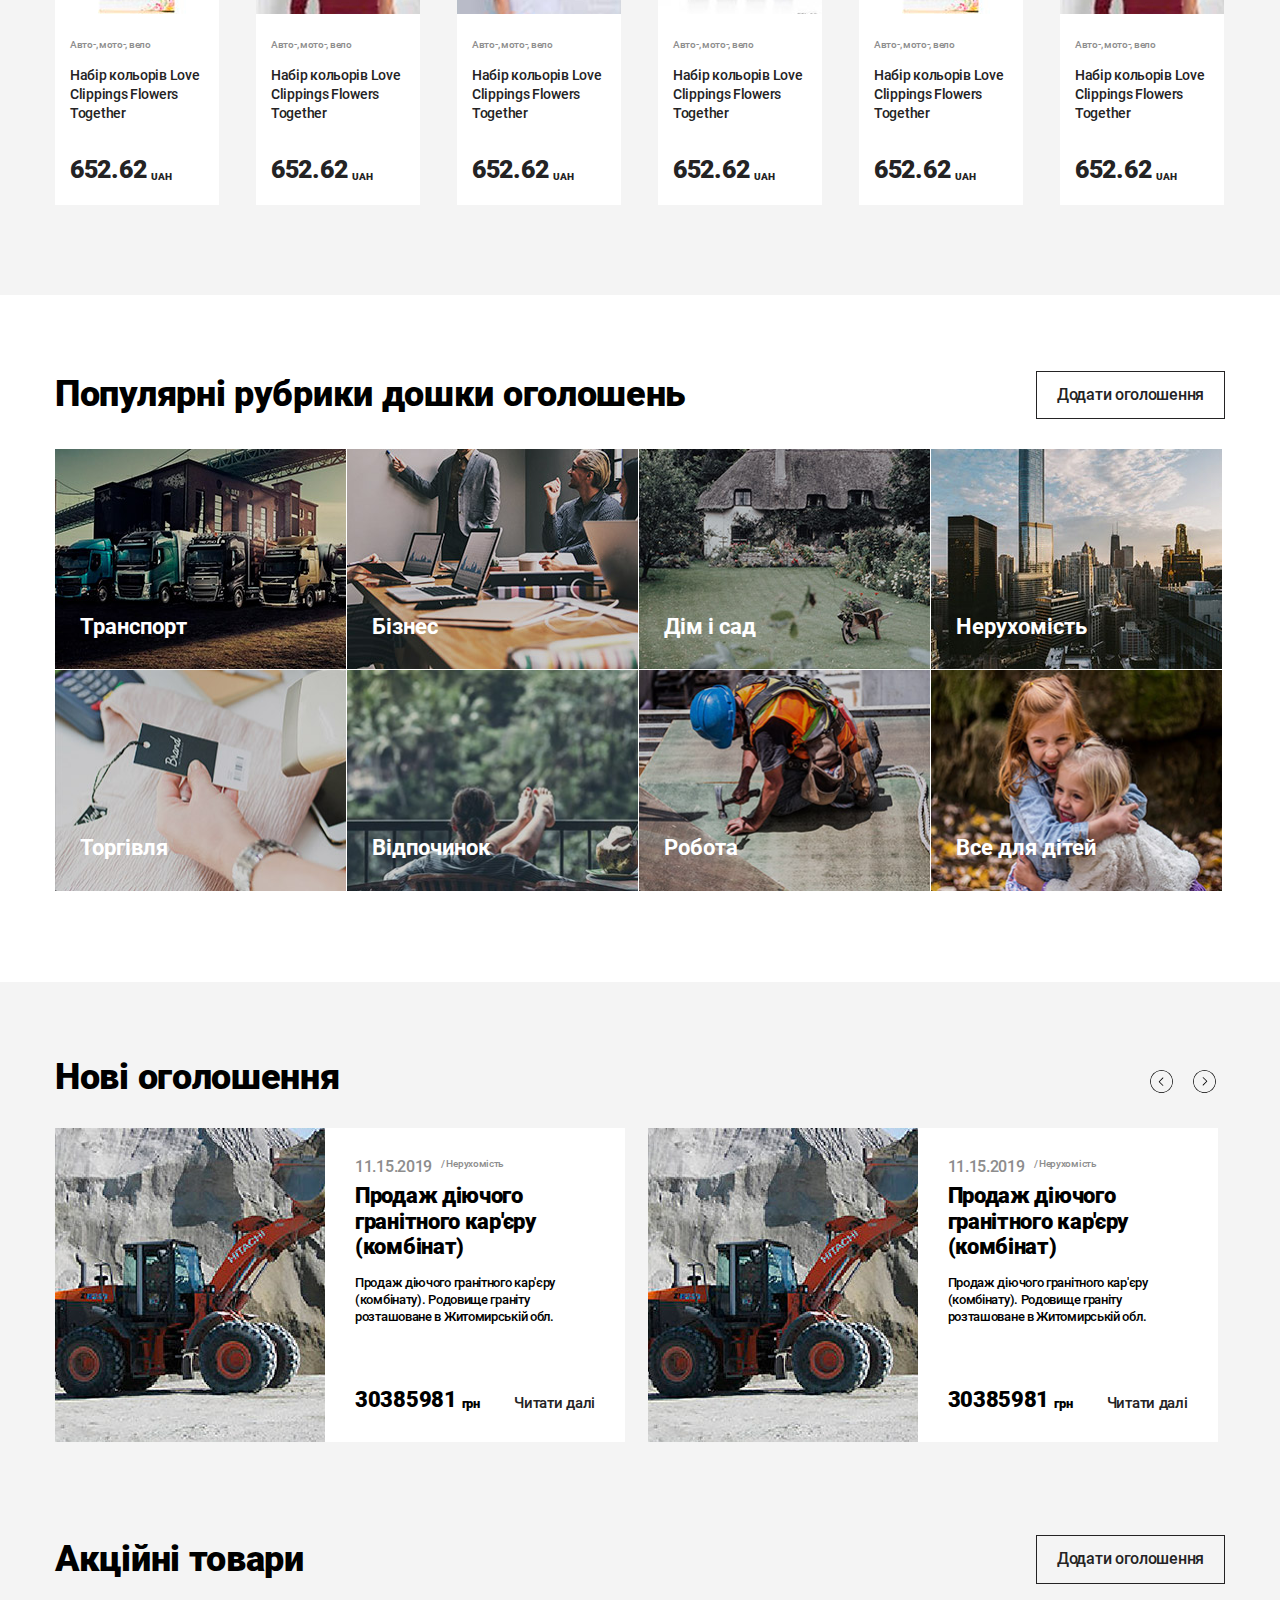
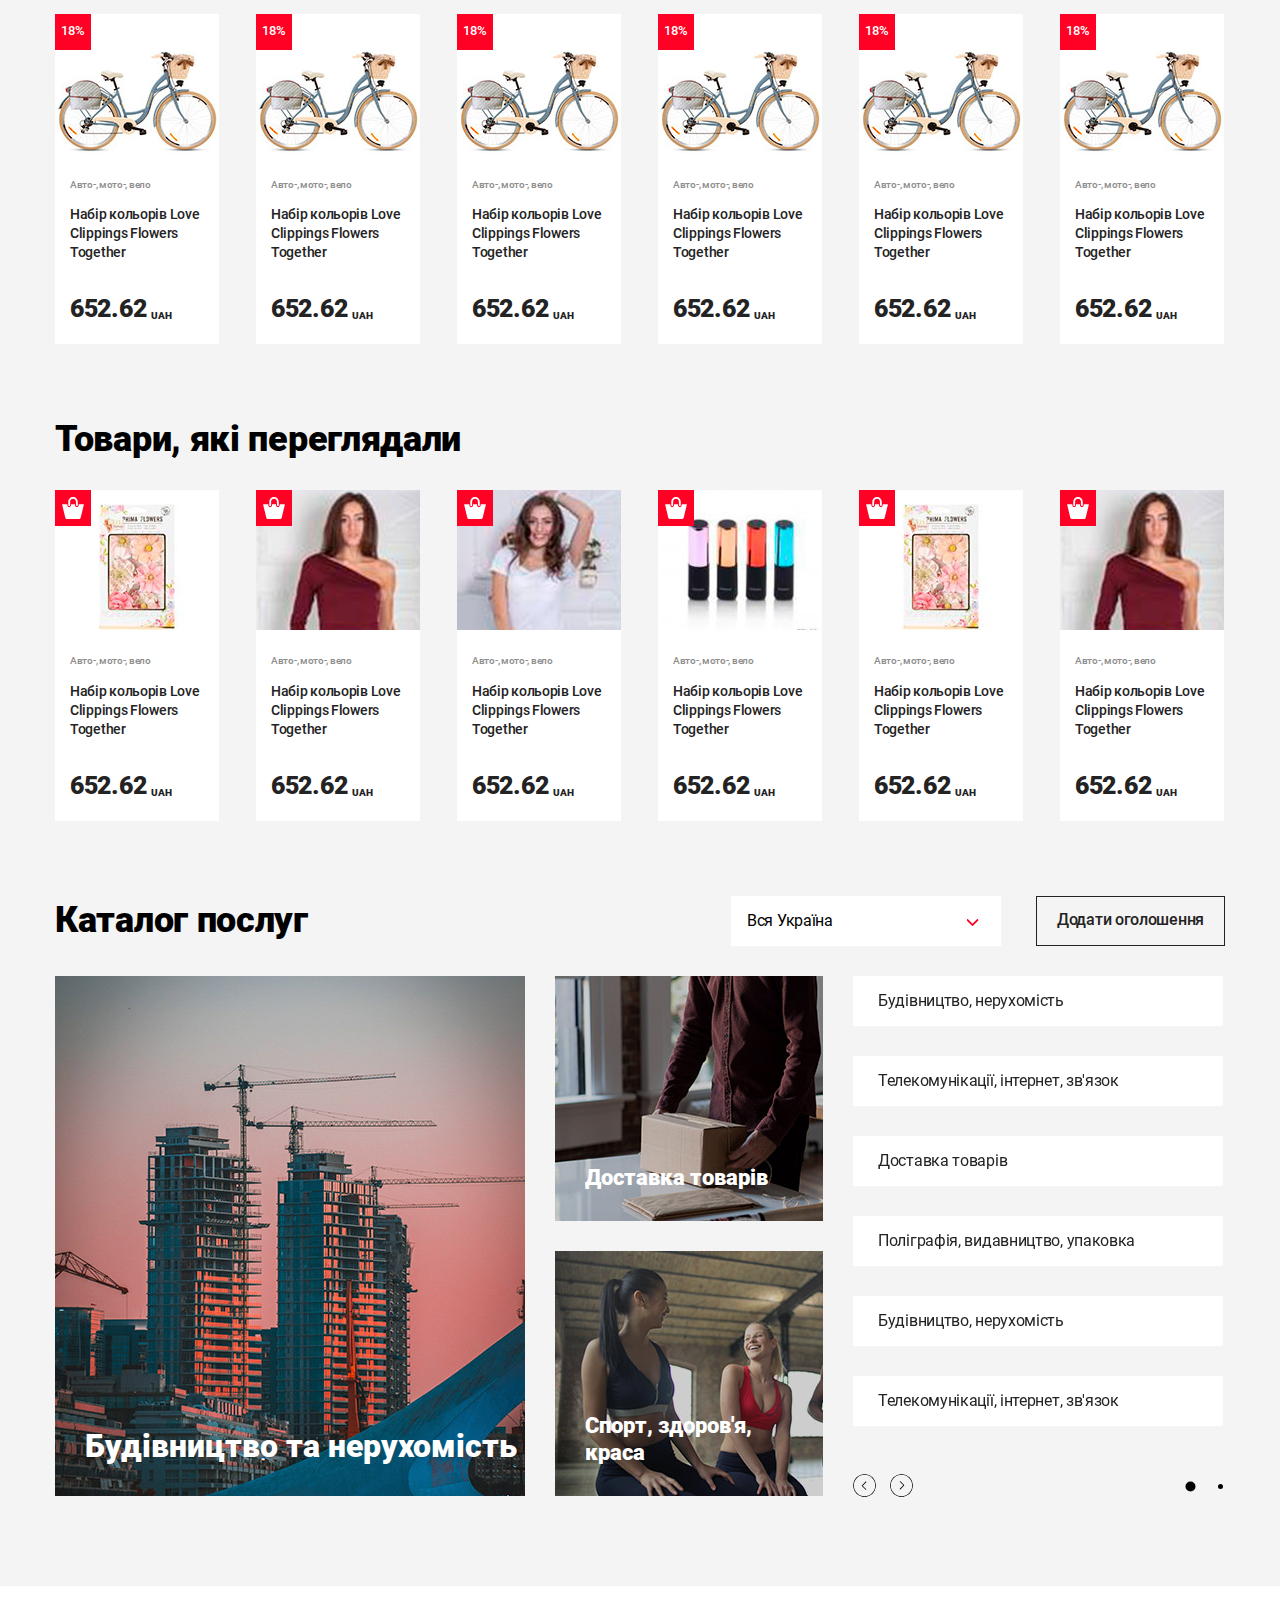
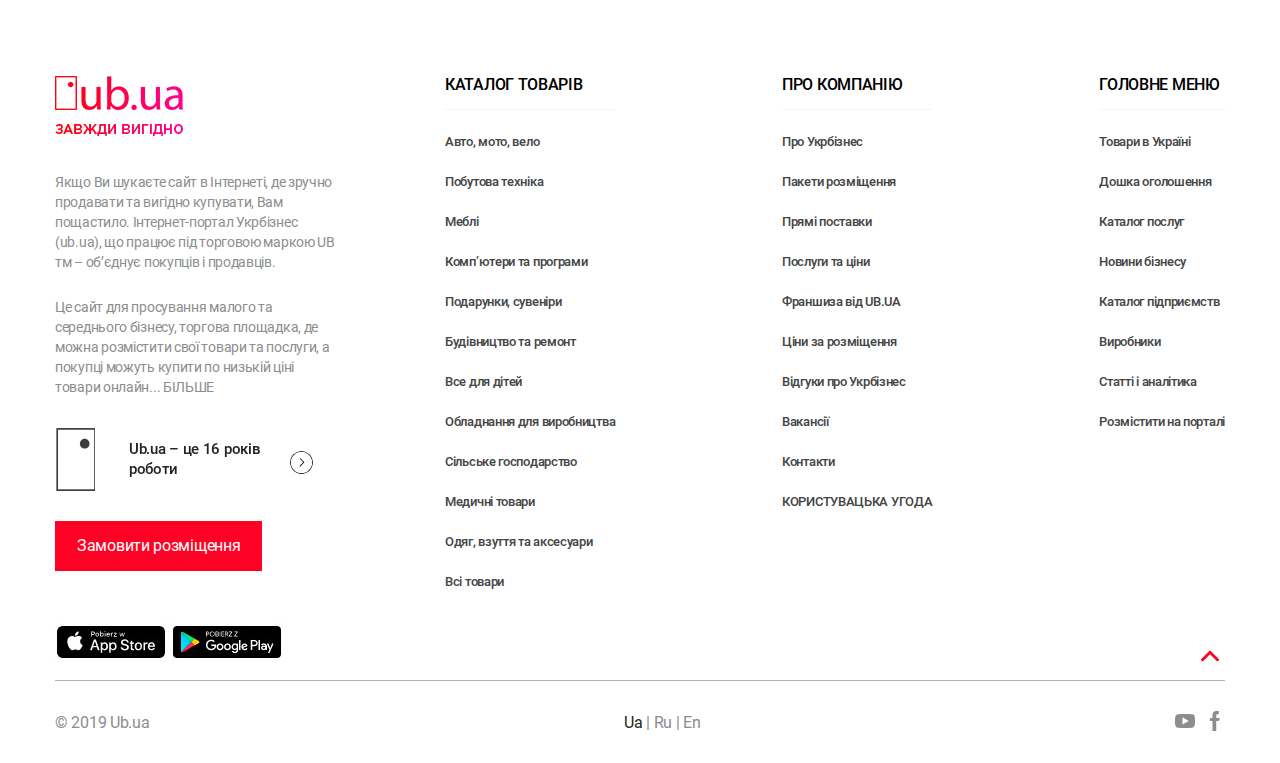
==== commit c6c3fc36: "27,09" ====
--- a/index.html
+++ b/index.html
@@ -1887,13 +1887,23 @@
                             <a href="#">Бiльше</a>
                         </div>
                     </div>
-                    <a href="#" class="footer__big-link">
-                        <img src="images/home/znak.svg" alt="img">
-                        <span>
+                    <div class="footer-slider owl-carousel">
+                        <a href="#" class="footer__big-link">
+                            <img src="images/home/znak.svg" alt="img">
+                            <span>
                             Ub.ua – це 16 років роботи
                         </span>
-                        <span class="footer__arrow"></span>
-                    </a>
+                            <span class="footer__arrow"></span>
+                        </a>
+                        <a href="#" class="footer__big-link">
+                            <img src="images/home/znak.svg" alt="img">
+                            <span>
+                            Ub.ua – це 16 років роботи
+                        </span>
+                            <span class="footer__arrow"></span>
+                        </a>
+                    </div>
+
                     <a href="#" class="footer__btn">
                         Замовити розмiщення
                     </a>
@@ -2171,6 +2181,13 @@
 </div>
 
 
+<div id="toUp">
+    <svg style="width:24px;height:24px;margin-top:10px" viewBox="0 0 24 24">
+        <path fill="#767676" d="M7.41,15.41L12,10.83L16.59,15.41L18,14L12,8L6,14L7.41,15.41Z"></path>
+    </svg>
+</div>
+
+
 <script src="js/jquery-3.4.1.min.js"></script>
 <script src="js/owl.carousel.min.js"></script>
 <script src="js/main.js"></script>
--- a/css/style.css
+++ b/css/style.css
@@ -352,6 +352,15 @@
     color: #ff0124;
 }
 
+.header__search-btn--catalog{
+    margin-right: 10px;
+    display: flex;
+    align-items: center;
+    justify-content: center;
+    font-size: 14px;
+    min-width: 140px;
+}
+
 .header__center-right {
     position: relative;
     display: flex;
@@ -433,6 +442,11 @@
     list-style: none;
     padding: 0;
     margin: 30px 0 50px;
+}
+
+.header__menu-items--another{
+    margin: 5px 0 0;
+    padding-bottom: 40px;
 }
 
 .header__menu-link {
@@ -552,7 +566,7 @@
     margin-top: 18px;
 }
 .popup-city__link{
-    font-family: GothamPro-Medium;
+    font-family: 'Roboto-Medium';
 }
 
 .popup-city__content{
@@ -571,7 +585,7 @@
     margin-top: 10px;
     margin-bottom: 30px;
     font-size: 13px;
-    font-family: "GothamPro-Medium";
+    font-family: 'Roboto-Medium';
 }
 
 .popup-city__txt{
@@ -597,6 +611,7 @@
     padding: 37px;
     position: relative;
     z-index: 10;
+    padding-right: 30px;
 }
 
 .catalog-bar.open{
@@ -662,6 +677,7 @@
     overflow: hidden;
     width: 100%;
     max-width: 203px;
+    max-width: 212px;
 }
 
 .catalog-bar__items {
@@ -669,6 +685,7 @@
     padding: 0;
     list-style: none;
     min-width: 203px;
+    min-width: 220px;
     transition: 0.4s cubic-bezier(0.21, 0.65, 0.4, 0.96);
 }
 
@@ -697,6 +714,11 @@
 .catalog-bar__item.catalog-bar__item--undercat{
     display: flex;
     justify-content: space-between;
+    padding-right: 10px;
+}
+
+.catalog-bar__item.catalog-bar__item--undercat{
+    padding-right: 17px;
 }
 
 .catalog-bar__item.catalog-bar__item--undercat:after,
@@ -704,22 +726,23 @@
     content: "";
     background: url(../images/home/right-arrow.svg) center center no-repeat;
     background-size: contain;
-    width: 10px;
+    min-width: 10px;
     height: 10px;
     display: block;
     position: relative;
     top: 8px;
+    right: -3px;
 }
 
 .catalog-bar__item.catalog-bar__item--undercat:after{
     top: 3px;
-    left: -20px;
+    left: 8px;
 }
 
 
 
 .catalog-bar__item:hover a{
-    transform: translateX(10px);
+    transform: translateX(8px);
 }
 
 .catalog-bar__item .catalog-bar__undercategory a{
@@ -727,7 +750,7 @@
 }
 
 .catalog-bar__item .catalog-bar__item:hover a{
-    transform: translateX(10px);
+    transform: translateX(8px);
 }
 
 .catalog-bar__item .catalog-bar__undercategory-second a{
@@ -735,7 +758,7 @@
 }
 
 .catalog-bar__item .catalog-bar__undercategory-second .catalog-bar__item:hover a{
-    transform: translateX(10px);
+    transform: translateX(8px);
 }
 
 .catalog-bar__undercategory-second,
@@ -743,7 +766,7 @@
     position: absolute;
     top: 0;
     left: 90%;
-    margin-left: -10px;
+    margin-left: -2px;
     background: white;
     min-height: 100%;
     min-width: 80%;
@@ -770,7 +793,7 @@
 
 .catalog-bar__link:before {
     content: '';
-    width: 32px;
+    min-width: 32px;
     height: 25px;
     background: url(../images/categ-img.png);
     background-repeat: no-repeat;
@@ -1022,8 +1045,21 @@
     margin-top: 75px;
 }
 
-.product-slider {
-
+.title-btn .block-title.block-title--small {
+    margin-top: 90px;
+    margin-bottom: 50px;
+}
+
+.block-title--small h2{
+    font-size: 22px;
+}
+
+.product-slider .owl-carousel .owl-stage{
+    display: flex;
+}
+
+.product-slider .owl-carousel .owl-item{
+    display: flex;
 }
 
 .product-slider__inner {
@@ -1038,12 +1074,14 @@
 .product {
     position: relative;
     width: 100%;
-    max-width: 170px;
+    max-width: 164px;
     background: white;
-    margin-right: 30px;
+    margin-right: 37px;
     padding-bottom: 20px;
-    display: block;
+    /*display: block;*/
     transition: 0.4s cubic-bezier(0.21, 0.65, 0.4, 0.96);
+    display: flex;
+    flex-direction: column;
 }
 
 .product:last-child{
@@ -1123,6 +1161,7 @@
     padding: 0 15px;
     min-height: 75px;
     font-family: 'Roboto-Medium';
+    margin-bottom: auto;
 }
 
 .product__price {
@@ -1302,11 +1341,13 @@
 .advertisement__date{
     font-family: 'Roboto-Medium';
     color: #8d8d8d;
+    display: flex;
 }
 
 .advertisement__date span{
     font-size: 10px;
     font-family: 'Roboto-Medium';
+    padding-left: 9px;
 }
 
 .advertisement__title{
@@ -1319,7 +1360,7 @@
 .advertisement__txt{
     font-size: 13px;
     line-height: 17px;
-    font-family: GothamPro-Medium;
+    font-family: 'Roboto-Medium';
 }
 
 .advertisement__bottom{
@@ -1376,6 +1417,7 @@
     position: relative;
     border: 1px solid transparent;
     cursor: pointer;
+    z-index: 50;
 }
 
 .open.block-title__select{
@@ -1413,11 +1455,11 @@
     opacity: 0;
     border: 1px solid #242324;
     border-top: 0;
-}
-
-.block-title__select-items:hover{
-    background: #eee;
-}
+
+    display: flex;
+    flex-direction: column;
+}
+
 
 .open.block-title__select:after {
     transform: rotate(-90deg);
@@ -1429,6 +1471,18 @@
     opacity: 1;
 }
 
+.block-title__select-item{
+    height: 30px;
+    display: flex;
+    align-items: center;
+    margin: 0 -15px;
+    padding: 0 15px;
+}
+
+
+.block-title__select-item:hover{
+    background: #eee;
+}
 
 .catalog-services{
     display: flex;
@@ -1642,6 +1696,7 @@
     background-size: contain;
     border-radius: 50%;
     transition: 0.3s;
+    visibility: hidden;
 }
 
 .footer__big-link img{
@@ -1651,6 +1706,33 @@
 .footer__big-link:hover .footer__arrow{
     background: black url("../images/home/arrow-black.svg") center center no-repeat;
     background-size: contain;
+}
+
+.footer-slider .owl-nav {
+    position: absolute;
+    top: 50%;
+    right: 15px;
+    width: 30px;
+    display: flex;
+    justify-content: space-between;
+    height: 0;
+    margin-top: -8px;
+}
+
+.footer-slider .owl-prev {
+    display: none;
+}
+
+.footer-slider .owl-next {
+    background: url(../images/home/arrow.svg) center center no-repeat !important;
+    background-size: contain !important;
+    transition: 0.3s;
+    border-radius: 50%;
+}
+
+.footer-slider .owl-next:hover {
+    background: black url(../images/home/arrow-black.svg) center center no-repeat !important;
+    background-size: contain !important;
 }
 
 .footer__btn{
@@ -1898,6 +1980,14 @@
     font-size: 13px;
 }
 
+.filter__inner .block-title__btn{
+    margin: auto;
+    display: block;
+    text-align: center;
+    max-width: 190px;
+    margin-bottom: 30px;
+}
+
 .filter__item{
     margin-bottom: 20px;
     padding-bottom: 25px;
@@ -2037,7 +2127,9 @@
 
 .catalog__inner{
     width: 100%;
-    max-width: 770px;
+    /*max-width: 770px;*/
+    max-width: 838px;
+    margin-top: -64px;
 }
 
 .catalog__top-line{
@@ -2136,8 +2228,13 @@
     margin: 0 -15px;
 }
 
+.catalog__items--list{
+    padding-left: 15px;
+}
+
 .catalog__items .product{
     margin: 30px 15px 0;
+    max-width: 187px;
 }
 
 .catalog__items .product:hover{
@@ -2284,6 +2381,14 @@
     position: static;
 }
 
+.product-line__bottom .product__buy-wrap{
+    padding: 0;
+}
+
+.product-line__bottom .product__buy{
+    max-width: 160px;
+}
+
 .product-line{
     display: flex;
     background: white;
@@ -2356,18 +2461,349 @@
     display: block;
 }
 
-
-
-
-
-
-
-
-
-
-
-
-
+.search-page .catalog__top-line{
+    justify-content: flex-end;
+    margin-top: -15px;
+    margin-bottom: 15px;
+}
+
+.search-category{
+    padding-right: 20px;
+}
+
+.search-category__wrap{
+    margin-bottom: 40px;
+    display: flex;
+    flex-direction: column;
+    font-size: 14px;
+}
+
+.search-category__wrap:last-child{
+    margin-bottom: 0;
+}
+
+.search-category__item{
+    display: flex;
+    justify-content: space-between;
+    line-height: 22px;
+    margin-bottom: 5px;
+}
+
+
+.search-category__item span:first-child{
+    max-width: 225px;
+}
+
+.search-category__item--title {
+    margin-bottom: 20px;
+}
+.search-category__item--title span{
+    font-size: 16px;
+    font-family: 'Roboto-Medium';
+}
+
+.catalog-category{
+    padding-bottom: 90px;
+}
+
+.catalog-category__items{
+    display: flex;
+    margin: 0 -15px;
+    flex-wrap: wrap;
+}
+
+.catalog-category__item{
+    max-width: 25%;
+    display: flex;
+    flex-direction: column;
+    width: 100%;
+    padding: 0 15px;
+    margin-bottom: 30px;
+    position: relative;
+}
+
+.catalog-category__img{
+    display: flex;
+    position: relative;
+    overflow: hidden;
+}
+
+.catalog-category__img img{
+    width: 100%;
+    transition: 0.6s cubic-bezier(0.21, 0.65, 0.4, 0.96);
+}
+
+.catalog-category__item:hover img {
+    transform: scale(1.1);
+}
+
+.catalog-category__name{
+    font-size: 22px;
+    background: white;
+    padding: 15px;
+    font-family: 'Roboto-Medium';
+}
+
+
+.catalog-category__img:after {
+    content: "";
+    display: block;
+    position: absolute;
+    top: 0;
+    left: 0;
+    width: 100%;
+    height: 100%;
+    background: transparent;
+    transition: 0.6s cubic-bezier(0.21, 0.65, 0.4, 0.96);
+}
+
+.catalog-category__item:hover .catalog-category__img:after {
+    background: rgba(0, 0, 0, 0.25);
+}
+
+.register-page{
+    min-height: 570px;
+    background: url("../images/reg.jpg") center center no-repeat;
+    background-size: cover;
+    display: flex;
+}
+
+.register-page__inner{
+    width: 100%;
+    max-width: 1170px;
+    margin: auto;
+    /*padding-top: 70px;*/
+    display: flex;
+    justify-content: space-between;
+}
+
+.register-page__left{
+    width: 100%;
+    max-width: 600px;
+    color: white;
+    display: flex;
+    justify-content: center;
+    flex-direction: column;
+}
+
+.register-page__right{
+    width: 100%;
+    max-width: 570px;
+}
+
+.register-page__title{
+    font-size: 36px;
+    margin-bottom: 40px;
+    margin-top: 0;
+}
+
+.register-page__txt{
+    line-height: 30px;
+    max-width: 505px;
+    font-size: 14px;
+}
+
+.register-page__right .popup-city{
+    position: static;
+    visibility: visible;
+    overflow: visible;
+    opacity: 1;
+    transform: translate(0, 0);
+    max-width: 470px;
+    width: 100%;
+    padding: 40px 45px;
+}
+
+.register-page__right .popup-city__content {
+    margin: 0;
+}
+
+.register-page__right .popup-city__top {
+    display: flex;
+    justify-content: flex-start;
+}
+
+.register-page__right .popup-city__title{
+    border-bottom: 1px solid #8d8d8d;
+    padding-right: 25px;
+    padding-bottom: 12px;
+    width: 50%;
+    cursor: pointer;
+    color: #8d8d8d;
+}
+.register-page__right .popup-city__title.active{
+    border-bottom: 4px solid #ff0134;
+    padding-bottom: 10px;
+    color: black;
+}
+
+.register-page__right .popup-city__top{
+    border: 0;
+}
+
+.register-fields{
+    display: flex;
+    width: 100%;
+    flex-direction: column;
+}
+
+.register-field{
+    outline: 0;
+    border: 0;
+    display: block;
+    width: 100%;
+    border-bottom: 2px solid #f4f4f4;
+    padding-bottom: 3px;
+    margin-top: 25px;
+    font-family: 'Roboto-Medium';
+}
+
+.register-field::-webkit-input-placeholder { /* Edge */
+    color: black;
+    font-family: 'Roboto-Medium';
+}
+
+.register-field:-ms-input-placeholder { /* Internet Explorer 10-11 */
+    color: black;
+    font-family: 'Roboto-Medium';
+}
+
+.register-field::placeholder {
+    color: black;
+    font-family: 'Roboto-Medium';
+}
+
+.register-accept{
+    display: flex;
+    justify-content: space-between;
+    align-items: center;
+    margin-top: 35px;
+    width: 100%;
+}
+
+.register-accept div{
+    font-size: 12px;
+    line-height: 18px;
+    font-family: 'Roboto-Medium';
+}
+
+.register-accept div a{
+    text-decoration: underline;
+    font-family: 'Roboto-Medium';
+}
+
+.register-accept .header__search-btn{
+    display: flex;
+    align-items: center;
+    justify-content: center;
+    width: 115px;
+}
+
+.register-page__right form{
+    width: 100%;
+}
+
+.register-field__wrap{
+    position: relative;
+}
+
+.register-field__show-pass{
+    position: absolute;
+    right: 0;
+    top: 25px;
+}
+
+.register-field__show-pass svg{
+    max-width: 20px;
+    height: 20px;
+}
+
+.register-field__show-pass path{
+    fill: #989898;
+}
+
+.register-field__show-pass.active path{
+    fill: black;
+}
+
+.other-register{
+    margin-top: 10px;
+}
+
+.register-social{
+    display: none;
+}
+
+.register-social__inner{
+    display: flex;
+    margin-top: 15px;
+}
+
+.register-social img{
+    width: 100%;
+    max-width: 196px;
+    margin-right: 10px;
+    transition: 0.3s;
+}
+
+.register-social img:hover{
+    transform: scale(1.02);
+}
+
+.register-social a:nth-child(2) img{
+    width: 100%;
+    max-width: 170px;
+    margin-right: 0;
+}
+
+.open-reg-social{
+    border-bottom: 1px dashed;
+    color: #2596ea;
+}
+
+.enter-reg{
+    margin-top: 25px;
+    text-align: center;
+}
+
+.enter-reg a{
+    color: #2596ea;
+}
+
+.sort-capt{
+    position: absolute;
+    top: -15px;
+    left: 0;
+    font-size: 11px;
+}
+
+
+#toUp {
+    position: fixed;
+    bottom: 20px;
+    right: 20px;
+    width: 45px;
+    height: 45px;
+    border: 1px solid #767676;
+    text-align: center;
+    cursor: pointer;
+    opacity: 0.5;
+    -webkit-transition: all .2s;
+    -moz-transition: all .2s;
+    -ms-transition: all .2s;
+    -o-transition: all .2s;
+    transition: all .2s;
+    z-index: 99999;
+    display: none;
+}
+
+#toUp:hover {
+    opacity: 1;
+}
+
+#toUp.show {
+    display: block!important;
+}
 
 .mobile-menu-btn,
 .mobile-catalog {
@@ -2384,6 +2820,18 @@
 
 @media (max-width: 1200px) {
 
+    .register-page__left{
+        padding: 0 15px;
+    }
+
+    .catalog__items .product {
+        max-width: 170px;
+    }
+
+    .catalog__inner {
+        max-width: 770px;
+    }
+
     .wrapper {
         padding: 0 20px;
     }
@@ -2410,6 +2858,15 @@
     }
 }
 
+@media (max-width: 1150px) {
+
+    .filter {
+        width: 100%;
+        max-width: 270px;
+    }
+
+}
+
 @media (max-width: 1100px) {
 
     .header__city {
@@ -2441,6 +2898,7 @@
     .catalog-services__left {
         margin: auto;
     }
+
 }
 
 @media (max-width: 1050px) {
@@ -2502,6 +2960,38 @@
 }
 
 @media (max-width: 992px) {
+
+    .register-page__left{
+        display: none;
+    }
+
+    .register-page__inner{
+        justify-content: center;
+    }
+
+    .register-page__right{
+        max-width: 470px;
+    }
+
+    .catalog-category__item {
+        max-width: 33.33%;
+    }
+
+    .search-category{
+        margin: 0 -20px;
+        padding: 20px;
+        background: white;
+        display: none;
+    }
+
+    .search-page .catalog__top-line{
+        margin-top: 0;
+        margin-bottom: 0;
+    }
+
+    .catalog__items--list {
+        padding-left: 0;
+    }
 
     .catalog-bar__tabs{
         display: none;
@@ -2634,7 +3124,7 @@
     }
 
     .product{
-        margin: auto !important;
+        margin: 0 auto !important;
     }
 
     .block-title h2{
@@ -2701,6 +3191,50 @@
 
     .footer__big-link {
         max-width: 250px;
+    }
+
+    .catalog{
+        flex-direction: column;
+        align-items: center;
+    }
+
+    .filter{
+        display: none;
+    }
+
+    .catalog__left-add{
+        display: none;
+    }
+
+    .catalog__left{
+        width: 100%;
+        max-width: 720px;
+        margin-bottom: 25px;
+    }
+
+    .catalog__inner,
+    .catalog__left-add{
+        width: 100%;
+        max-width: 720px;
+        margin-top: 0;
+    }
+
+    .catalog__items{
+        margin: 0 -4px;
+    }
+
+    .catalog__items .product{
+        margin: 30px 6px 0 !important;
+    }
+
+    .breadcrumbs{
+        margin-bottom: 0;
+    }
+
+    .filter {
+        width: auto;
+        max-width: initial;
+        margin: 0px -20px;
     }
 
 }
@@ -2915,6 +3449,15 @@
 }
 
 @media (max-width: 768px) {
+
+    .catalog-category__item {
+        max-width: 50%;
+    }
+
+    .catalog-category__name {
+        font-size: 16px;
+    }
+
     .wrapper > .block-title__btn{
         display: block;
         text-align: center;
@@ -2975,6 +3518,7 @@
         margin-top: 40px;
     }
 
+    .title-btn .block-title.block-title--small,
     .title-btn .block-title {
         margin-top: 0;
     }
@@ -3047,6 +3591,23 @@
         margin: auto;
         margin-top: 20px;
         max-width: 200px;
+    }
+
+    .catalog__left,
+    .catalog__inner, .catalog__left-add {
+        width: 100%;
+        max-width: 538px;
+    }
+
+    .product-line__main {
+        padding: 10px 30px;
+    }
+
+    .product-line__right {
+        padding: 10px 30px;
+        display: flex;
+        flex-direction: column;
+        justify-content: space-around;
     }
 }
 @media (max-width: 720px) {
@@ -3111,8 +3672,88 @@
         margin-bottom: 25px;
         font-size: 12px;
     }
+
+    .header__search-btn--catalog{
+        display: none;
+    }
+}
+@media (max-width: 580px) {
+    .catalog__inner, .catalog__left-add {
+        width: 100%;
+        max-width: 356px;
+    }
+
+    .catalog__view-list {
+        width: calc(100% + 86px);
+    }
+
+    .catalog__view-btn{
+        font-size: 0;
+    }
+    .product-wrap {
+        max-height: 345px;
+    }
+
+    .catalog__nav{
+        flex-direction: column;
+    }
+
+    .catalog__nav-left{
+        justify-content: center;
+    }
+
+    .block-title__btn{
+        text-align: center;
+    }
+
+    .breadcrumbs{
+        flex-wrap: wrap;
+    }
+
+    .product-line{
+        flex-direction: column;
+    }
+
+    .product-line__inner{
+        flex-direction: column;
+    }
+
+    .product-line__img{
+        justify-content: center;
+        margin-bottom: 5px;
+        padding-top: 15px;
+    }
+
+    .product-line__capt,
+    .product-line__txt,
+    .product-line__title{
+        margin-bottom: 10px;
+    }
+
+    .product-line__right,
+    .product-line__main {
+        padding: 10px 20px;
+    }
+
+    .product-line__street {
+        margin: 0 0 10px;
+    }
+
 }
 @media (max-width: 560px) {
+
+    .register-accept .header__search-btn{
+        width: 115px;
+        height: 48px;
+        border: 1px solid #ff0124;
+        background: #ff0124;
+        color: white;
+        cursor: pointer;
+        transition: 0.4s cubic-bezier(0.21, 0.65, 0.4, 0.96);
+        border-radius: 0;
+        font-size: 14px;
+    }
+
     .header__city {
         margin: 0 auto;
     }
@@ -3254,6 +3895,11 @@
         padding-left: 7px;
         font-size: 12px;
     }
+
+    .register-page__right{
+        padding:  0 10px;
+    }
+
 }
 
 @media (max-width: 430px) {
@@ -3311,6 +3957,44 @@
         font-family: 'Roboto-Medium';
         padding-bottom: 10px;
     }
+
+    .catalog-category__item {
+        max-width: 100%;
+    }
+}
+
+@media (max-width: 400px) {
+    .catalog__select .block-title__select {
+        margin-right: 10px;
+        width: 119px;
+        font-size: 11px;
+        line-height: 9px;
+        padding: 9px 15px;
+    }
+
+    .catalog__items .product {
+        max-width: 137px;
+    }
+    .product-wrap {
+        margin: 0 auto;
+    }
+
+    .catalog__view-btn:after {
+        margin-left: 6px;
+    }
+
+    .register-accept{
+        flex-direction: column;
+    }
+
+    .register-accept .header__search-btn {
+        margin-top: 20px;
+        width: 180px;
+    }
+
+    .register-page__right .popup-city{
+        padding: 40px 15px;
+    }
 }
 
 @media (max-width: 360px) {
@@ -3322,6 +4006,7 @@
         font-size: 12px;
     }
 }
+
 
 @media (max-width: 345px) {
     .header__profile,
@@ -3329,4 +4014,10 @@
     .header__regions {
         margin-right: 10px;
     }
+}
+
+@media (max-width: 330px) {
+    .catalog__items .product {
+        max-width: 132px;
+    }
 }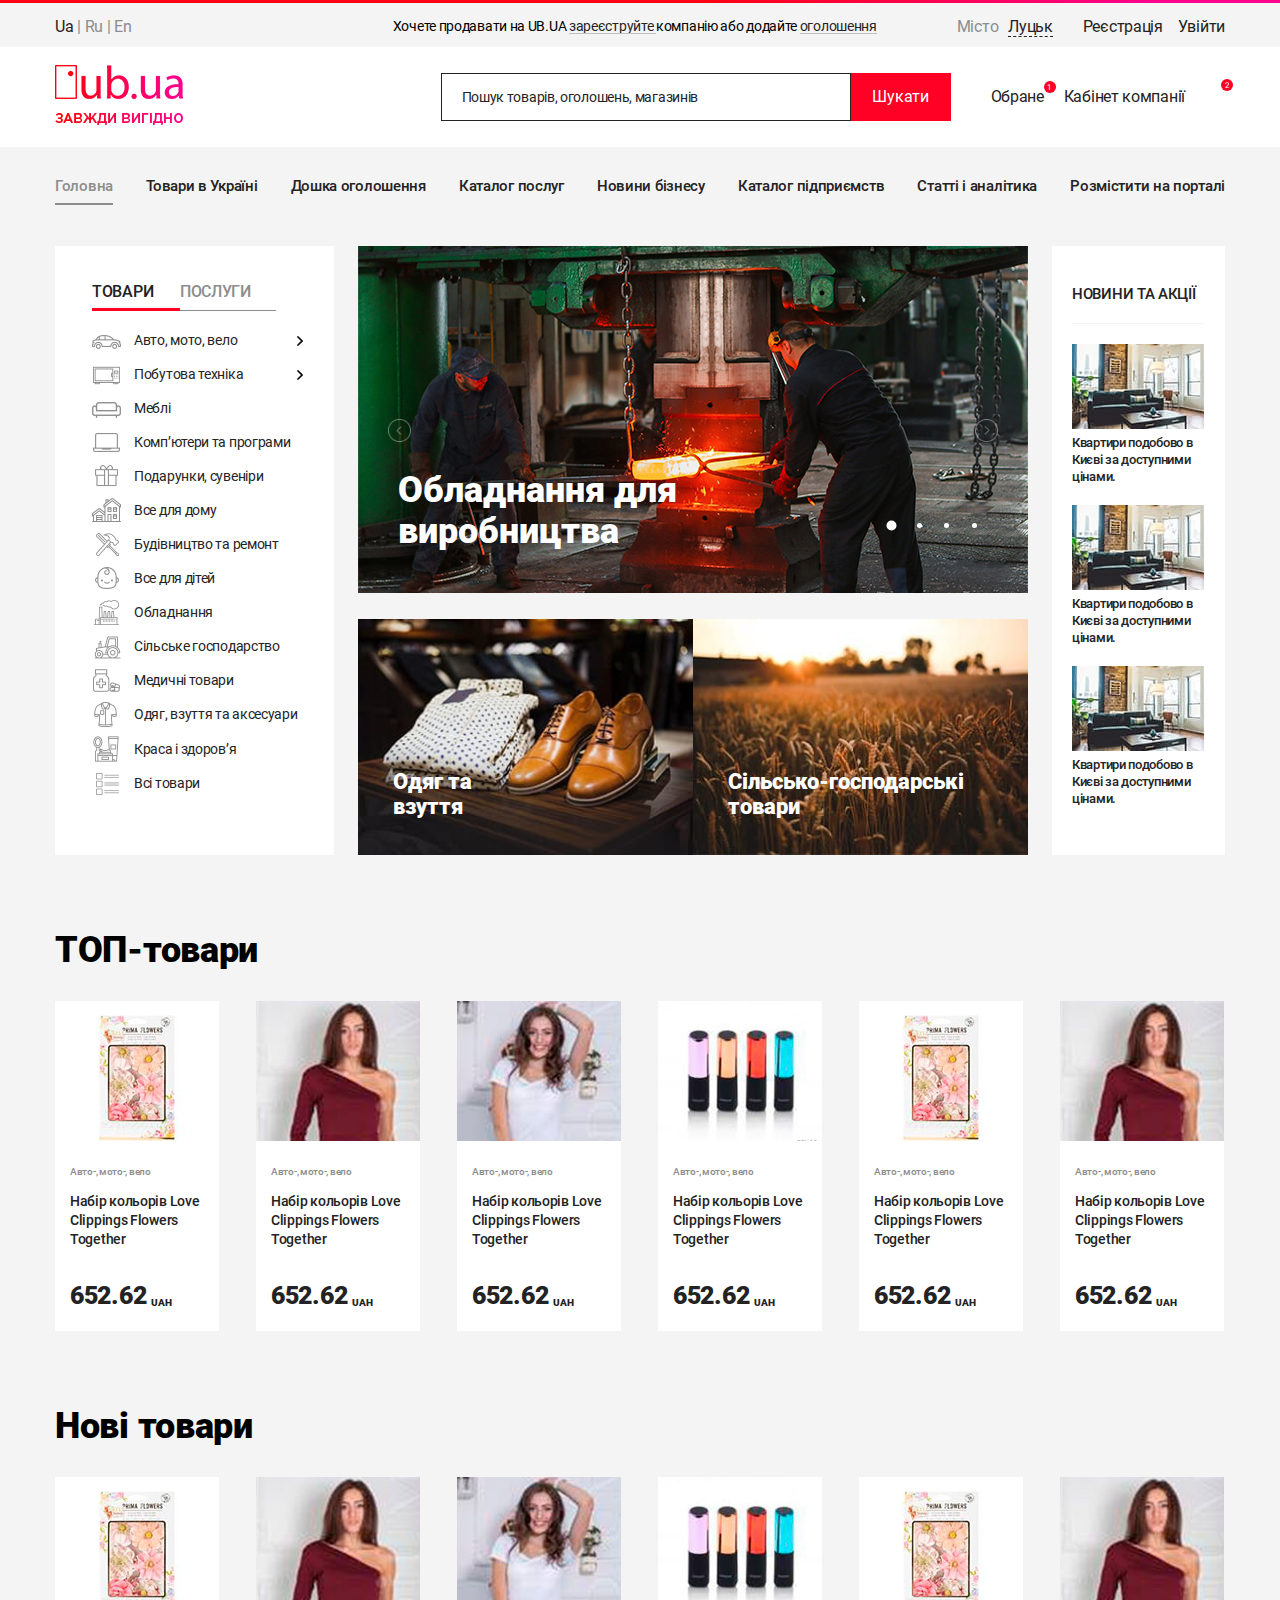
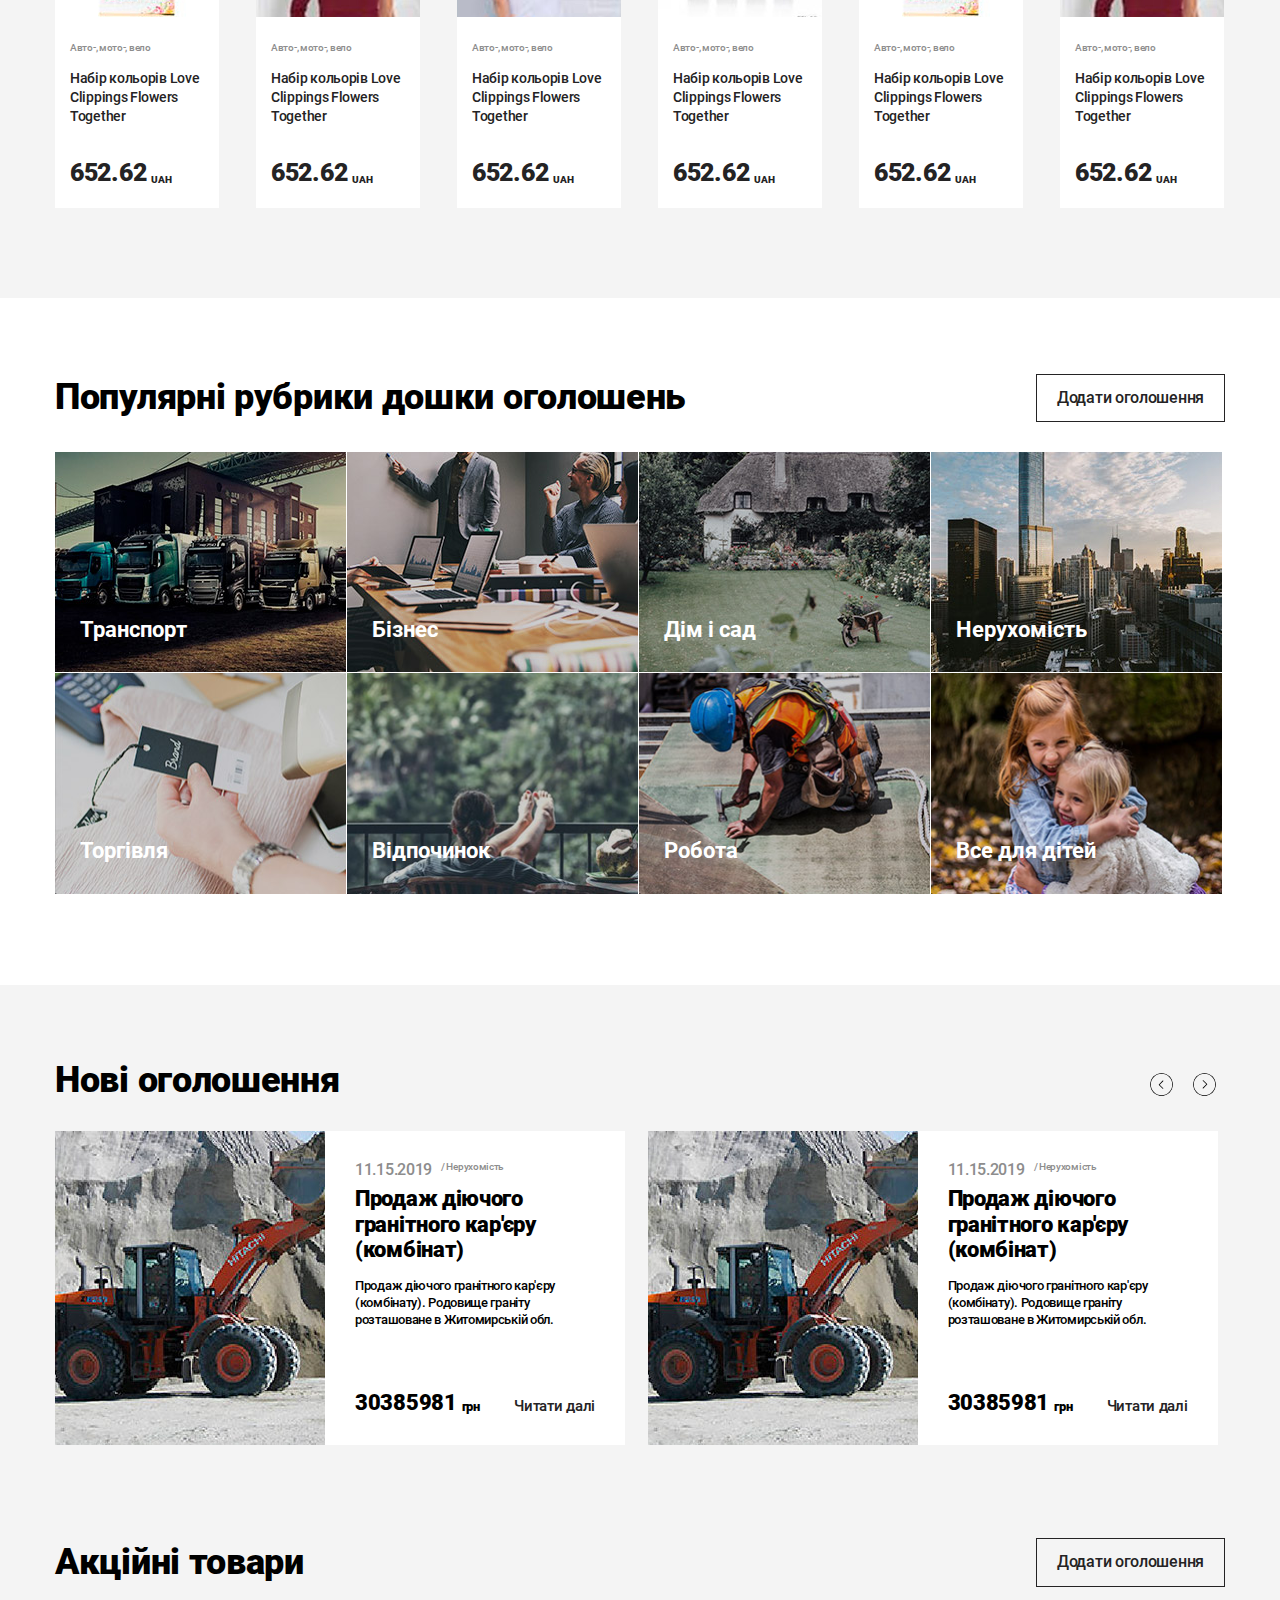
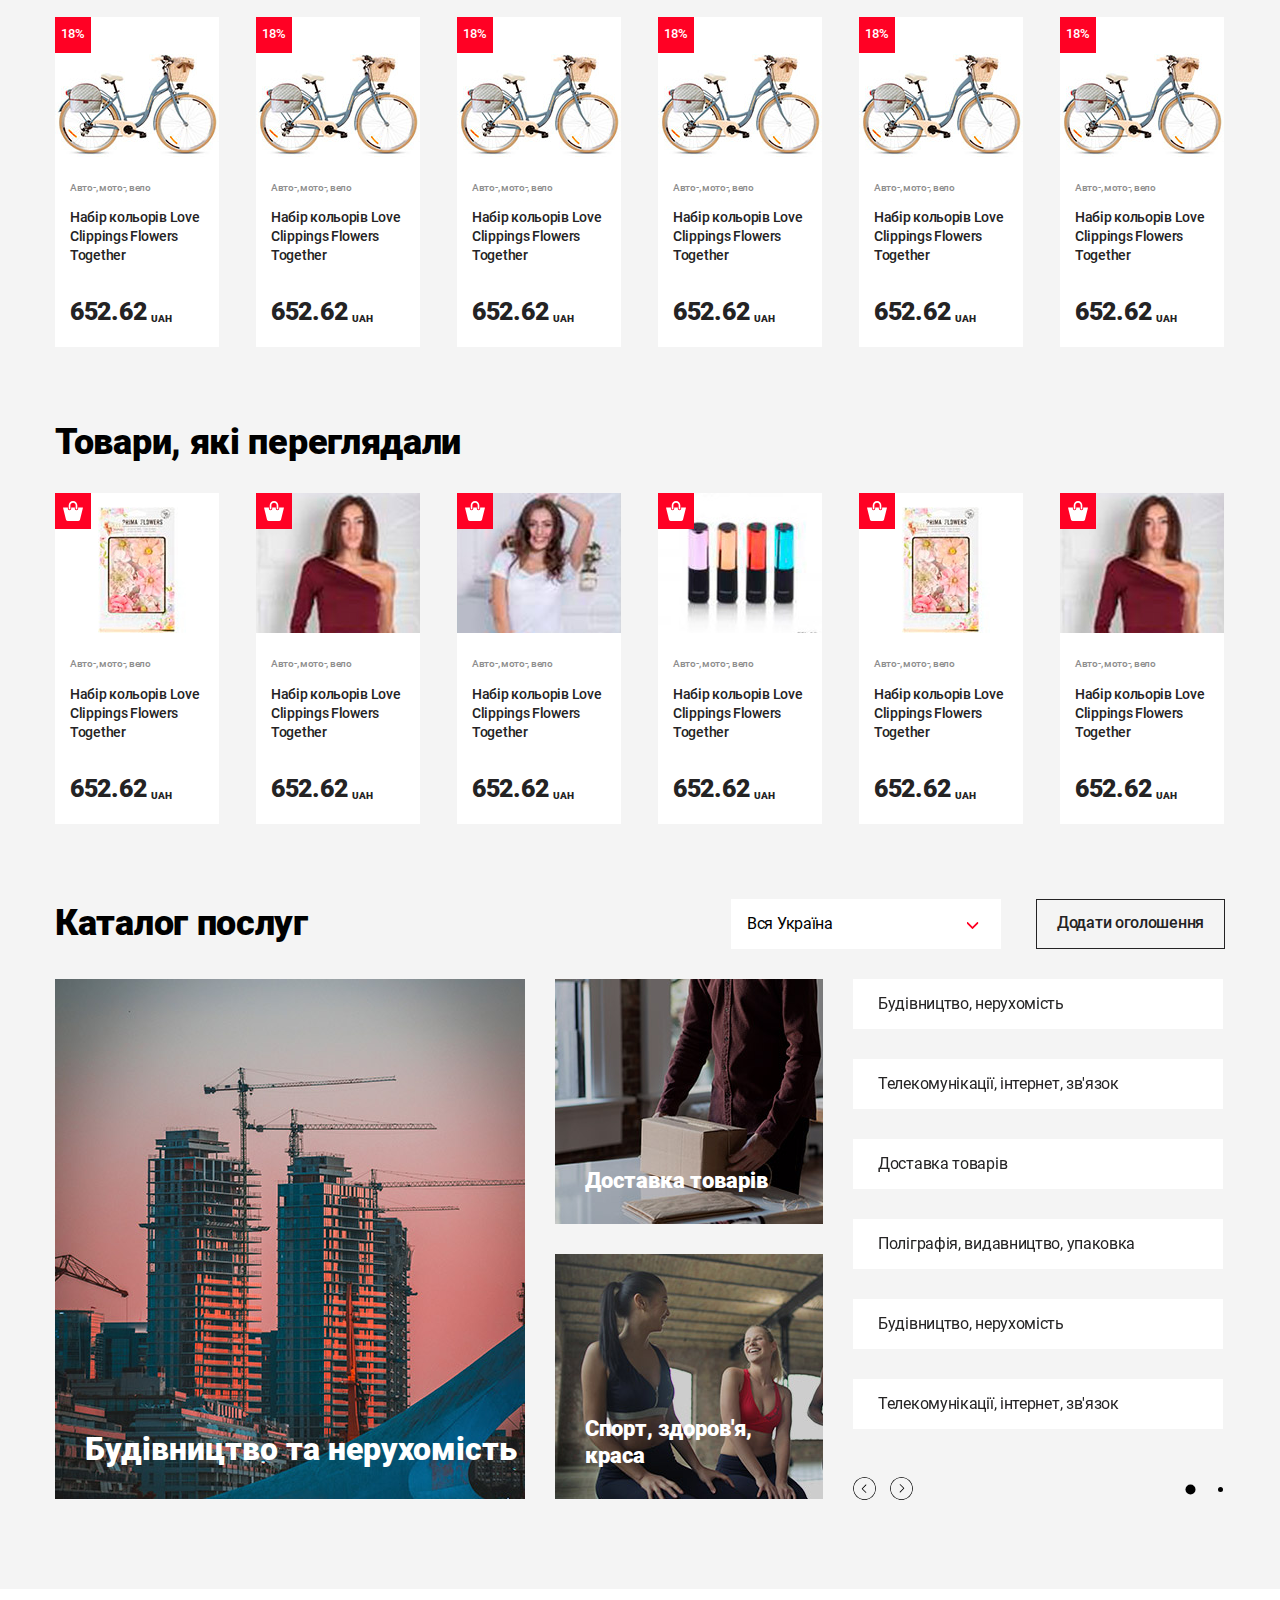
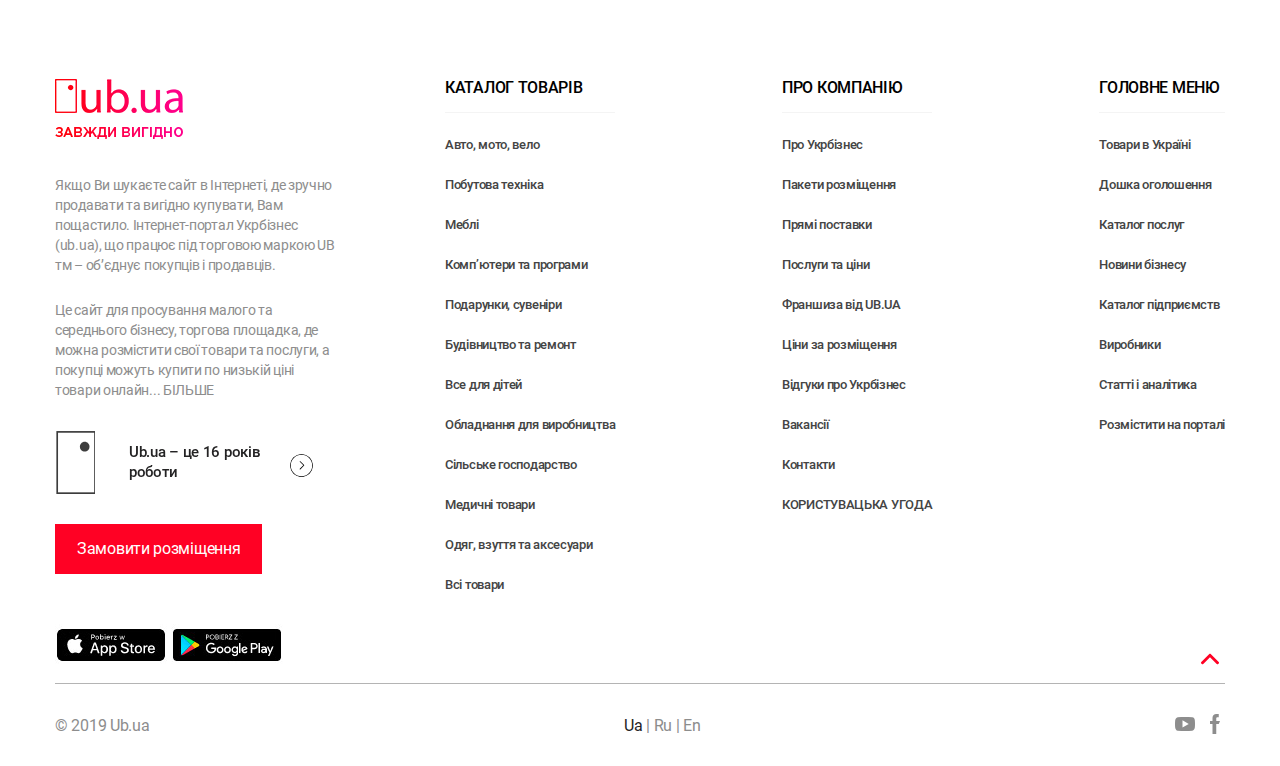
==== commit a8627868: "29,10" ====
--- a/index.html
+++ b/index.html
@@ -6,6 +6,8 @@
     <meta http-equiv="X-UA-Compatible" content="ie=edge">
     <link rel="stylesheet" href="css/normalize.css">
     <link rel="stylesheet" href="css/owl.carousel.min.css">
+    <link rel="stylesheet" href="css/header.css">
+    <link rel="stylesheet" href="css/footer.css">
     <link rel="stylesheet" href="css/style.css">
     <link href="images/ub.ico" rel="shortcut icon">
     <title>Document</title>
@@ -140,18 +142,18 @@
                 <div class="header__center-item">
                     <div class="header__search">
                         <input type="text" class="header__search-input" placeholder="Пошук товарiв, оголошень, магазинiв">
-                        <div class="header__category">
-                            <span>Всi категорiї</span>
-
-
-                            <ul class="header__category-items">
-                                <li class="header__category-item">
-                                    <a href="#" class="header__category-link">
-                                        Категорiя
-                                    </a>
-                                </li>
-                            </ul>
-                        </div>
+                        <!--<div class="header__category">-->
+                            <!--<span>Всi категорiї</span>-->
+
+
+                            <!--<ul class="header__category-items">-->
+                                <!--<li class="header__category-item">-->
+                                    <!--<a href="#" class="header__category-link">-->
+                                        <!--Категорiя-->
+                                    <!--</a>-->
+                                <!--</li>-->
+                            <!--</ul>-->
+                        <!--</div>-->
                         <input type="submit" class="header__search-btn" value="Шукати">
 
                         <div class="header__search__result">
@@ -633,6 +635,56 @@
                                             Всі товари
                                         </a>
                                     </li>
+                                    <li class="catalog-bar__item">
+                                        <a href="#" class="catalog-bar__link catalog-bar__link--gifts">
+                                            Подарунки, сувеніри
+                                        </a>
+                                    </li>
+                                    <li class="catalog-bar__item">
+                                        <a href="#" class="catalog-bar__link catalog-bar__link--home">
+                                            Все для дому
+                                        </a>
+                                    </li>
+                                    <li class="catalog-bar__item">
+                                        <a href="#" class="catalog-bar__link catalog-bar__link--construction">
+                                            Будівництво та ремонт
+                                        </a>
+                                    </li>
+                                    <li class="catalog-bar__item">
+                                        <a href="#" class="catalog-bar__link catalog-bar__link--children">
+                                            Все для дітей
+                                        </a>
+                                    </li>
+                                    <li class="catalog-bar__item">
+                                        <a href="#" class="catalog-bar__link catalog-bar__link--production">
+                                            Обладнання
+                                        </a>
+                                    </li>
+                                    <li class="catalog-bar__item">
+                                        <a href="#" class="catalog-bar__link catalog-bar__link--sports">
+                                            Сільське господарство
+                                        </a>
+                                    </li>
+                                    <li class="catalog-bar__item">
+                                        <a href="#" class="catalog-bar__link catalog-bar__link--pharmacy">
+                                            Медичні товари
+                                        </a>
+                                    </li>
+                                    <li class="catalog-bar__item">
+                                        <a href="#" class="catalog-bar__link catalog-bar__link--clothes">
+                                            Одяг, взуття та аксесуари
+                                        </a>
+                                    </li>
+                                    <li class="catalog-bar__item">
+                                        <a href="#" class="catalog-bar__link catalog-bar__link--beauty">
+                                            Краса і здоров’я
+                                        </a>
+                                    </li>
+                                    <li class="catalog-bar__item">
+                                        <a href="#" class="catalog-bar__link catalog-bar__link--all">
+                                            Всі товари
+                                        </a>
+                                    </li>
                                 </ul>
                             </div>
                         </li>
@@ -2190,6 +2242,11 @@
 
 <script src="js/jquery-3.4.1.min.js"></script>
 <script src="js/owl.carousel.min.js"></script>
+<script src="js/blazy.min.js"></script>
+<script src="js/jquery.validate.min.js"></script>
+<script src="js/magiczoomplus.js"></script>
+<script src="js/header.js"></script>
+<script src="js/footer.js"></script>
 <script src="js/main.js"></script>
 </body>
 </html>--- a/css/header.css
+++ b/css/header.css
@@ -0,0 +1,1585 @@
+@font-face {
+    font-family: 'Roboto-Medium';
+    src: url('../fonts/GothamPro-Medium/GothamPro-Medium.eot?#iefix') format('embedded-opentype'), url('../fonts/GothamPro-Medium/GothamPro-Medium.woff') format('woff'), url('../fonts/GothamPro-Medium/GothamPro-Medium.ttf') format('truetype'), url('../fonts/GothamPro-Medium/GothamPro-Medium.svg#GothamPro-Medium') format('svg');
+    font-weight: normal;
+    font-style: normal;
+}
+
+@font-face {
+    font-family: 'Roboto-Black';
+    src: url('../fonts/GothamPro-Black/GothamPro-Black.eot?#iefix') format('embedded-opentype'), url('../fonts/GothamPro-Black/GothamPro-Black.woff') format('woff'), url('../fonts/GothamPro-Black/GothamPro-Black.ttf') format('truetype'), url('../fonts/GothamPro-Black/GothamPro-Black.svg#GothamPro-Black') format('svg');
+    font-weight: normal;
+    font-style: normal;
+}
+
+@font-face {
+    font-family: 'GothamPro';
+    src: url('../fonts/GothamPro/GothamPro.eot?#iefix') format('embedded-opentype'), url('../fonts/GothamPro/GothamPro.woff') format('woff'), url('../fonts/GothamPro/GothamPro.ttf') format('truetype'), url('../fonts/GothamPro/GothamPro.svg#GothamPro') format('svg');
+    font-weight: normal;
+    font-style: normal;
+}
+
+@font-face {
+    font-family: 'Roboto-Bold';
+    src: url('../fonts/GothamPro-Bold/GothamPro-Bold.eot?#iefix') format('embedded-opentype'), url('../fonts/GothamPro-Bold/GothamPro-Bold.woff') format('woff'), url('../fonts/GothamPro-Bold/GothamPro-Bold.ttf') format('truetype');
+    font-weight: normal;
+    font-style: normal;
+}
+
+@font-face {
+    font-family: 'Roboto-Regular';
+    src: url('../fonts/Roboto-Regular/Roboto-Regular.eot?#iefix') format('embedded-opentype'), url('../fonts/Roboto-Regular/Roboto-Regular.woff') format('woff'), url('../fonts/Roboto-Regular/Roboto-Regular.ttf') format('truetype'), url('../fonts/Roboto-Regular/Roboto-Regular.svg#Roboto-Regular') format('svg');
+    font-weight: normal;
+    font-style: normal;
+}
+
+@font-face {
+    font-family: 'Roboto-Black';
+    src: url('../fonts/Roboto-Black/Roboto-Black.eot?#iefix') format('embedded-opentype'), url('../fonts/Roboto-Black/Roboto-Black.woff') format('woff'), url('../fonts/Roboto-Black/Roboto-Black.ttf') format('truetype'), url('../fonts/Roboto-Black/Roboto-Black.svg#Roboto-Black') format('svg');
+    font-weight: normal;
+    font-style: normal;
+}
+
+@font-face {
+    font-family: 'Roboto-Medium';
+    src: url('../fonts/Roboto-Medium/Roboto-Medium.eot?#iefix') format('embedded-opentype'), url('../fonts/Roboto-Medium/Roboto-Medium.woff') format('woff'), url('../fonts/Roboto-Medium/Roboto-Medium.ttf') format('truetype'), url('../fonts/Roboto-Medium/Roboto-Medium.svg#Roboto-Medium') format('svg');
+    font-weight: normal;
+    font-style: normal;
+}
+
+@font-face {
+    font-family: 'Roboto-Bold';
+    src: url('../fonts/Roboto-Bold/Roboto-Bold.eot?#iefix') format('embedded-opentype'), url('../fonts/Roboto-Bold/Roboto-Bold.woff') format('woff'), url('../fonts/Roboto-Bold/Roboto-Bold.ttf') format('truetype'), url('../fonts/Roboto-Bold/Roboto-Bold.svg#Roboto-Bold') format('svg');
+    font-weight: normal;
+    font-style: normal;
+}
+
+
+a {
+    text-decoration: none;
+    color: #242324;
+}
+
+* {
+    box-sizing: border-box;
+    font-family: 'Roboto-Regular';
+    letter-spacing: -0.3px;
+}
+
+.ios * {
+    letter-spacing: 0;
+}
+
+.hidden {
+    overflow: hidden;
+    -webkit-overflow-scrolling: touch;
+}
+
+html body .mz-expand a,
+html body .MagicZoom a{
+    opacity: 0;
+}
+
+.wrapper {
+    max-width: 1170px;
+    margin: 0 auto;
+}
+
+.wrapper > .block-title__btn {
+    display: none;
+}
+
+.page-wrap {
+    overflow: hidden;
+    position: relative;
+    background: #f4f4f4;
+}
+
+.product-fixed__mobile{
+    display: none;
+}
+
+.header {
+
+}
+
+.header:before {
+    content: "";
+    display: block;
+    height: 3px;
+    width: 100%;
+    background-image: linear-gradient(to right, #ff0112 55%, #ff008c 90%);
+}
+
+.header__inner {
+
+}
+
+.header__top {
+    display: flex;
+    padding: 15px 0 10px;
+}
+
+.header__local {
+
+}
+
+.header__local-link {
+    color: #8d8d8d;
+    transition: 0.4s cubic-bezier(0.21, 0.65, 0.4, 0.96);
+}
+
+.header__local-link:hover {
+    color: #242324;
+}
+
+.header__local-link--active {
+    color: #242324;
+}
+
+.header__separator {
+    color: #8d8d8d;
+}
+
+.header__top-text {
+    margin: 0 0 0 auto;
+    font-size: 14px;
+}
+
+.header__top-text a {
+    position: relative;
+}
+
+.header__top-text a:after {
+    content: "";
+    position: absolute;
+    bottom: 0;
+    height: 1px;
+    width: 100%;
+    background: #c0c0c0;
+    left: 0;
+}
+
+.header__city {
+    position: relative;
+    display: flex;
+    margin: 0px 30px 0 80px;
+}
+
+.header__city span {
+    color: #8d8d8d;
+    margin-right: 10px;
+}
+
+.header__city-name {
+    border-bottom: 1px dashed;
+}
+
+.header__actions {
+    display: flex;
+}
+
+.header__sign-up {
+    margin-right: 15px;
+}
+
+.header__sign-in {
+    /*position: relative;*/
+}
+
+.header__actions div {
+    transition: 0.3s;
+}
+
+.header__sign-up:hover,
+.header__sign-in:hover {
+    transform: translateY(-2px);
+}
+
+
+.header__center {
+    background: white;
+}
+
+.header__center-inner {
+    display: flex;
+    justify-content: space-between;
+    align-items: center;
+    min-height: 100px;
+}
+
+.header__center-item {
+    display: flex;
+}
+
+.header__logo {
+
+}
+
+.header__search {
+    display: flex;
+    align-items: center;
+    margin-right: 40px;
+    position: relative;
+}
+
+.header__search .header__search-btn--catalog{
+    margin-left: 15px;
+}
+
+.header__search input[type="text"] {
+    width: 100%;
+    min-width: 410px;
+    height: 48px;
+    border: 1px solid #242324;
+    padding-left: 20px;
+    font-size: 14px;
+    color: #242324;
+    outline: 0;
+    border-radius: 0;
+    box-shadow: none;
+}
+
+.header__search input[type="text"]::-webkit-input-placeholder { /* Edge */
+    color: #242324;
+}
+
+.header__search input[type="text"]:-ms-input-placeholder { /* Internet Explorer 10-11 */
+    color: #242324;
+}
+
+.header__search input[type="text"]::placeholder {
+    color: #242324;
+}
+
+.header__search__result {
+    position: absolute;
+    top: 48px;
+    max-width: 300px;
+    width: 100%;
+    background: white;
+    z-index: 60;
+    box-shadow: 0 3px 8px -1px black;
+    display: none;
+}
+
+.header__search__result-items {
+    margin-bottom: 10px;
+    border-bottom: 2px solid #f4f4f4;
+    padding: 15px 10px;
+    display: flex;
+    flex-direction: column;
+}
+
+.header__search__result-items:last-child {
+    border: 0;
+}
+
+.header__search__result-item {
+    margin-bottom: 10px;
+}
+
+.header__search__result-item:last-child {
+    margin-bottom: 0;
+}
+
+.header__search-input:focus ~ .header__search__result {
+    display: block;
+}
+
+.header__category {
+    display: flex;
+    align-items: center;
+    justify-content: center;
+    width: 150px;
+    min-width: 150px;
+    height: 48px;
+    border: 1px solid #242324;
+    border-left: 0;
+    cursor: pointer;
+    font-size: 15px;
+    padding-right: 20px;
+    position: relative;
+}
+
+.header__category:after {
+    content: "";
+    display: block;
+    width: 12px;
+    height: 15px;
+    background: url(../images/home/right-arrow1.svg) center center no-repeat;
+    position: relative;
+    top: 1px;
+    left: 9px;
+    transform: rotate(90deg);
+    transition: 0.3s;
+}
+
+.header__category-items {
+    transition: 0.3s;
+    visibility: hidden;
+    z-index: -1;
+    top: 97%;
+    margin: 0;
+    padding: 10px 15px;
+    list-style: none;
+    background: white;
+    width: 101%;
+    left: -1px;
+    position: absolute;
+    border: 1px solid;
+    transform: translateY(-20px);
+    border-top: 0;
+    opacity: 0;
+}
+
+.header__category-items:hover {
+    background: #eee;
+}
+
+.open.header__category:after {
+    transform: rotate(-90deg);
+}
+
+.open > .header__category-items {
+    transform: translateY(0);
+    visibility: visible;
+    z-index: 1;
+    opacity: 1;
+}
+
+.header__category-item {
+}
+
+.header__category-link {
+
+}
+
+.header__search-btn {
+    width: 100px;
+    min-width: 100px;
+    height: 48px;
+    border: 1px solid #ff0124;
+    background: #ff0124;
+    color: white;
+    cursor: pointer;
+    transition: 0.4s cubic-bezier(0.21, 0.65, 0.4, 0.96);
+    border-radius: 0;
+}
+
+.header__search-btn:hover {
+    background: white;
+    color: #ff0124;
+}
+
+.header__search-btn--catalog {
+    margin-right: 10px;
+    display: flex;
+    align-items: center;
+    justify-content: center;
+    font-size: 14px;
+    min-width: 140px;
+    border: 1px solid #dcdcdc;
+    background: #dcdcdc;
+    color: black;
+}
+
+.header__center-right {
+    position: relative;
+    display: flex;
+    align-items: center;
+}
+
+.header__regions {
+    margin-right: 15px;
+}
+
+
+.header__like {
+    position: relative;
+    margin-right: 20px;
+}
+
+.header__like span {
+    position: absolute;
+    right: -12px;
+    top: -7px;
+    font-size: 8px;
+    width: 12px;
+    height: 12px;
+    background: #ff0124;
+    display: flex;
+    justify-content: center;
+    align-items: center;
+    color: white;
+    border-radius: 100%;
+    font-weight: 100 !important;
+}
+
+.header__profile {
+    margin-right: 15px;
+}
+
+
+.header__cart {
+
+    /*position: relative;*/
+    /*margin-right: 20px;*/
+
+    position: relative;
+    margin-right: 0;
+    font-size: 0;
+    width: 25px;
+    height: 22px;
+    background: url(https://files.ub.ua/general/v4/images/basket.svg) center center no-repeat;
+    background-size: contain;
+}
+
+.header__cart span {
+    position: absolute;
+    right: -8px;
+    top: -7px;
+    font-size: 8px;
+    width: 12px;
+    height: 12px;
+    background: #ff0124;
+    display: flex;
+    justify-content: center;
+    align-items: center;
+    color: white;
+    border-radius: 100%;
+    font-weight: 100 !important;
+}
+
+.header__center-right a {
+    transition: 0.3s;
+}
+
+.header__cart:hover,
+.header__profile:hover,
+.header__like:hover,
+.header__regions:hover {
+    /*font-weight: bold;*/
+    transform: translateY(-2px);
+}
+
+.header__menu {
+
+}
+
+.header__menu-items {
+    display: flex;
+    justify-content: space-between;
+    list-style: none;
+    padding: 0;
+    margin: 30px 0 50px;
+}
+
+.header__menu-items--another {
+    margin: 5px 0 0;
+    padding-bottom: 40px;
+}
+
+.header__menu-link {
+    position: relative;
+    transition: 0.4s cubic-bezier(0.21, 0.65, 0.4, 0.96);
+    font-family: 'Roboto-Medium';
+    font-size: 15px;
+}
+
+.header__menu-link:after {
+    content: "";
+    position: absolute;
+    bottom: -10px;
+    width: 0;
+    left: 0;
+    height: 2px;
+    background: #8d8d8d;
+    transition: 0.4s cubic-bezier(0.21, 0.65, 0.4, 0.96);
+}
+
+.header__menu-link:hover,
+.header__menu-link--active {
+    color: #8d8d8d;
+}
+
+.header__menu-link:hover:after,
+.header__menu-link--active:after {
+    width: 100%;
+}
+
+.popup-city {
+    position: absolute;
+    left: 0;
+    transform: translate(-50%, -20px);
+    top: 40px;
+    width: 460px;
+    background: white;
+    padding: 30px 35px;
+    border-top: 4px solid #ff0134;
+
+    opacity: 0;
+    visibility: hidden;
+    transition: 0.3s;
+}
+
+.popup-city.popup-personal {
+    margin-top: -55px;
+}
+
+.open.popup-city {
+    transform: translate(-50%, 0);
+    visibility: visible;
+    z-index: 70;
+    opacity: 1;
+    box-shadow: 0 0 20px rgba(0, 0, 0, 0.5);
+}
+
+.popup-city__top {
+    display: flex;
+    justify-content: space-between;
+    align-items: center;
+    padding-bottom: 15px;
+    border-bottom: 2px solid #f4f4f4;
+}
+
+.popup-city__title {
+    font-size: 24px;
+    font-family: 'Roboto-Black';
+}
+
+.popup-city__items {
+    display: flex;
+    flex-wrap: wrap;
+}
+
+.reg-content{
+    display: none;
+}
+
+.reg-content.open{
+    display: block;
+}
+
+.popup-city__items--list {
+    flex-direction: column;
+    flex-wrap: nowrap;
+    border-bottom: 2px solid #f4f4f4;
+    padding-bottom: 25px;
+}
+
+.popup-city__items--list .popup-city__item {
+    width: 100%;
+}
+
+.popup-city__btn {
+    border: 1px solid #ff0124;
+    background: #ff0124;
+    padding: 15px 21px;
+    display: inline-block;
+    color: white;
+    text-align: center;
+    transition: 0.3s;
+    font-family: 'Roboto-Medium';
+    margin-top: 25px;
+    margin-bottom: 40px;
+}
+
+.popup-city__btn span {
+    font-size: 35px;
+    line-height: 0;
+    position: relative;
+    top: 8px;
+    left: 0;
+    font-weight: bold;
+    margin-right: 10px;
+}
+
+.popup-city__btn:hover {
+    background: white;
+    color: black;
+}
+
+.popup-city__item {
+    width: 33.333%;
+    margin-top: 18px;
+}
+
+.popup-city__link {
+    font-family: 'Roboto-Medium';
+}
+
+.popup-city__content {
+    margin-bottom: 30px;
+}
+
+.popup-city__input input {
+    height: 35px;
+    width: 100%;
+    border: 1px solid;
+    padding-left: 15px;
+    font-size: 13px;
+}
+
+.popup-city__caption {
+    margin-top: 10px;
+    margin-bottom: 30px;
+    font-size: 13px;
+    font-family: 'Roboto-Medium';
+}
+
+.popup-city__txt {
+    font-size: 13px;
+    line-height: 18px;
+    color: #8d8d8d;
+}
+
+.popup-city__close {
+    width: 22px;
+    height: 22px;
+    background: url("../images/close.jpg") center center no-repeat;
+    font-size: 0;
+}
+
+.home-top {
+    display: flex;
+    justify-content: space-between;
+}
+
+.catalog-bar {
+    background: white;
+    padding: 37px;
+    position: relative;
+    z-index: 10;
+    padding-right: 30px;
+}
+
+.catalog-bar.open {
+
+}
+
+.catalog-bar__tabs {
+    position: relative;
+    z-index: 2;
+    min-height: 35px;
+    margin-bottom: 10px;
+}
+
+.catalog-bar__tabs-item {
+    position: relative;
+    text-transform: uppercase;
+    font-family: 'Roboto-Medium';
+    color: #8d8d8d;
+}
+
+.main.open-menu {
+    position: relative;
+}
+
+.main.open-menu:after {
+    content: "";
+    display: block;
+    position: absolute;
+    top: -80vh;
+    left: -10vw;
+    width: 150vw;
+    height: 100%;
+    background: rgba(0, 0, 0, 0.54);
+    z-index: 1;
+}
+
+.catalog-bar__tabs-item:first-child {
+    margin-right: 23px;
+}
+
+.catalog-bar__tabs-item:after {
+    content: "";
+    position: absolute;
+    bottom: -10px;
+    width: 135%;
+    left: 0;
+    height: 1px;
+    background: #8d8d8d;
+    transition: 0.4s cubic-bezier(0.21, 0.65, 0.4, 0.96);
+}
+
+.catalog-bar__tabs-item--active {
+    color: #242324;
+}
+
+.catalog-bar__tabs-item--active:after {
+    height: 3px;
+    background: #ff0124;
+}
+
+.catalog-bar__content {
+    display: flex;
+    overflow: hidden;
+    width: 100%;
+    max-width: 203px;
+    max-width: 212px;
+}
+
+.catalog-bar__items {
+    margin: 0;
+    padding: 0;
+    list-style: none;
+    min-width: 203px;
+    min-width: 220px;
+    transition: 0.4s cubic-bezier(0.21, 0.65, 0.4, 0.96);
+}
+
+.catalog-bar__items--active {
+    max-height: 491px;
+    overflow: auto;
+    overflow-x: hidden;
+}
+
+.catalog-bar__items--active .catalog-bar__items--active:after {
+    content: "";
+    display: block;
+    position: absolute;
+    right: 19px;
+    top: 0;
+    width: 24px;
+    height: 100%;
+    background: white;
+    clip-path: polygon(0% 0%, 100% 0%, 100% 100%, 50% 150%, -9% 91%, 50% 91%, 50% 17%, 9% 17%);
+}
+
+.catalog-bar__undercategory-second:before {
+    content: "";
+    display: block;
+    position: absolute;
+    left: -9px;
+    top: 0;
+    height: 100%;
+    width: 22px;
+    background: transparent;
+    z-index: 100;
+}
+
+
+
+.catalog-bar__link {
+    display: flex;
+    min-height: 22px;
+    align-items: center;
+    padding-bottom: 9px;
+    font-size: 14px;
+    transition: 0.4s cubic-bezier(0.21, 0.65, 0.4, 0.96);
+}
+
+
+
+.catalog-bar__item:last-child .catalog-bar__link {
+    margin-bottom: 0;
+}
+
+.catalog-bar__item {
+    transition: 0.4s cubic-bezier(0.21, 0.65, 0.4, 0.96);
+}
+
+.catalog-bar__item.catalog-bar__item--hasundercat,
+.catalog-bar__item.catalog-bar__item--undercat {
+    display: flex;
+    justify-content: space-between;
+    padding-right: 10px;
+}
+
+.catalog-bar__item.catalog-bar__item--undercat {
+    padding-right: 17px;
+}
+
+.catalog-bar__item.catalog-bar__item--undercat:after,
+.catalog-bar__item.catalog-bar__item--hasundercat:after {
+    content: "";
+    background: url(../images/home/right-arrow.svg) center center no-repeat;
+    background-size: contain;
+    min-width: 10px;
+    height: 10px;
+    display: block;
+    position: relative;
+    top: 8px;
+    right: -3px;
+    z-index: 1;
+}
+
+.catalog-bar__item.catalog-bar__item--undercat:after {
+    top: 3px;
+    left: 8px;
+}
+
+
+.catalog-bar__item:hover a {
+    transform: translateX(8px);
+}
+
+.catalog-bar__item .catalog-bar__undercategory a {
+    transform: translateX(0);
+}
+
+.catalog-bar__item .catalog-bar__item:hover a {
+    transform: translateX(8px);
+}
+
+.catalog-bar__item .catalog-bar__undercategory-second a {
+    transform: translateX(0);
+}
+
+.catalog-bar__item .catalog-bar__undercategory-second .catalog-bar__item:hover a {
+    transform: translateX(8px);
+}
+
+.catalog-bar__undercategory-second,
+.catalog-bar__undercategory {
+    position: absolute;
+    top: 0;
+    left: 90%;
+    margin-left: -2px;
+    background: white;
+    min-height: 100%;
+    min-width: 80%;
+    z-index: 10;
+    display: none;
+    padding: 80px 20px 20px 40px;
+}
+
+.catalog-bar__undercategory-second:after,
+.catalog-bar__undercategory:after {
+    content: "";
+    position: absolute;
+    left: 13px;
+    top: 62px;
+    width: 1px;
+    height: calc(100% - 100px);
+    background: #bfbebf;
+}
+
+.catalog-bar__item--undercat:hover > .catalog-bar__undercategory-second,
+.catalog-bar__item:hover .catalog-bar__undercategory {
+    display: block;
+}
+
+.catalog-bar__link:before {
+    content: '';
+    min-width: 32px;
+    height: 25px;
+    background: url(../images/categ-img.png);
+    background-repeat: no-repeat;
+    margin-right: 10px;
+}
+
+.catalog-bar__link + .catalog-bar__undercategory .catalog-bar__link:before {
+    display: none;
+}
+
+.catalog-bar__link--auto:before {
+    background-position-y: 7px;
+}
+
+.catalog-bar__link--household:before {
+    background-position-y: -30px;
+}
+
+.catalog-bar__link--mebel:before {
+    background-position-y: -65px;
+}
+
+.catalog-bar__link--computers:before {
+    background-position-y: -101px;
+}
+
+.catalog-bar__link--gifts:before {
+    background-position-y: -137px;
+}
+
+.catalog-bar__link--home:before {
+    background-position-y: -171px;
+}
+
+.catalog-bar__link--construction:before {
+    background-position-y: -209px;
+}
+
+.catalog-bar__link--children:before {
+    background-position-y: -245px;
+}
+
+.catalog-bar__link--production:before {
+    background-position-y: -281px;
+}
+
+.catalog-bar__link--sports:before {
+    background-position-y: -314px;
+}
+
+.catalog-bar__link--pharmacy:before {
+    background-position-y: -353px;
+}
+
+.catalog-bar__link--clothes:before {
+    background-position-y: -388px;
+}
+
+.catalog-bar__link--beauty:before {
+    background-position-y: -425px;
+    height: 26px;
+}
+
+.catalog-bar__link--all:before {
+    background-position-y: -462px;
+}
+
+
+.header-t-catalog-wrap{
+    position: relative;
+}
+
+.header-t-catalog{
+    position: absolute;
+    height: 540px;
+    /*width: 720px;*/
+    z-index: 100;
+    top: 140%;
+    display: none;
+}
+
+.header-t-catalog:before{
+    content: "";
+    display: block;
+    width: 20px;
+    height: 20px;
+    position: absolute;
+    top: -9px;
+    left: 60px;
+    background: white;
+    box-shadow: 0 0 10px rgba(0, 0, 0, 0.38);
+    transform: rotate(45deg);
+    z-index: 25;
+}
+
+.header-t-catalog-first{
+    position: absolute;
+    left: 0;
+    top: 0;
+    width: 240px;
+    background: white;
+    height: 100%;
+    margin: 0;
+    list-style: none;
+    padding: 30px 0;
+    box-shadow: -4px 0 10px rgba(0, 0, 0, 0.34);
+    overflow: hidden;
+    /*opacity: 0;*/
+    /*transform: translateY(-10px);*/
+    /*transition: 0.3s;*/
+}
+
+/*.header-t-catalog-first.open{*/
+    /*opacity: 1;*/
+    /*transform: translateY(0);*/
+/*}*/
+
+
+.header-t-catalog__second{
+    position: absolute;
+    left: 240px;
+    background: white;
+    width: 240px;
+    height: 100%;
+    overflow: hidden;
+}
+
+.header-t-catalog__third{
+    position: absolute;
+    left: 480px;
+    background: white;
+    width: 240px;
+    height: 100%;
+    overflow: hidden;
+}
+
+.header-t-catalog__items{
+    padding: 0;
+    margin: 0;
+    list-style: none;
+    height: auto;
+    transition: 0.3s;
+}
+
+.header-t-catalog__third,
+.header-t-catalog__second{
+    border-left: 1px solid #8d8d8d;
+    display: none;
+    padding: 30px 0;
+    box-shadow: rgba(0, 0, 0, 0.34) 6px 0px 10px 0px;
+}
+
+.header-t-catalog__item{
+    padding: 0 15px;
+    margin: 0;
+    transition: 0.3s;
+}
+
+.header-t-catalog__item:hover > .header-t-catalog__link{
+    background: #dcdcdc;
+}
+
+.header-t-catalog__link{
+    display: block;
+    padding: 10px 15px;
+    font-size: 13px;
+}
+
+.header-t-catalog__to-bottom,
+.header-t-catalog__to-top{
+    display: none;
+}
+
+.header-t-catalog__to-bottom{
+    position: absolute;
+    bottom: 10px;
+    background: #f4f4f4;
+    width: calc(100% - 20px);
+    height: 48px;
+    margin: 0 10px;
+    z-index: 40;
+    font-size: 0;
+}
+
+.header-t-catalog__to-bottom:after{
+    content: "";
+    display: block;
+    width: 10px;
+    height: 10px;
+    background: url("../images/home/right-arrow1.svg") center center no-repeat;
+    position: absolute;
+    top: 50%;
+    left: 50%;
+    margin-top: -5px;
+    margin-left: -5px;
+    transform: rotate(90deg);
+}
+
+.header-t-catalog__to-top{
+    position: absolute;
+    top: 10px;
+    background: #f4f4f4;
+    width: calc(100% - 20px);
+    height: 48px;
+    margin: 0 10px;
+    z-index: 40;
+    font-size: 0;
+}
+
+
+.header-t-catalog__to-top:after{
+    content: "";
+    display: block;
+    width: 10px;
+    height: 10px;
+    background: url("../images/home/right-arrow1.svg") center center no-repeat;
+    position: absolute;
+    top: 50%;
+    left: 50%;
+    margin-top: -5px;
+    margin-left: -5px;
+    transform: rotate(-90deg);
+}
+
+.header-t-catalog-first:before,
+.header-t-catalog__third:before,
+.header-t-catalog__second:before{
+    content: "";
+    display: block;
+    position: absolute;
+    top: 0;
+    left: 0;
+    width: 100%;
+    height: 20px;
+    background: white;
+    z-index: 30;
+}
+
+.header-t-catalog-first:after,
+.header-t-catalog__third:after,
+.header-t-catalog__second:after{
+    content: "";
+    display: block;
+    position: absolute;
+    bottom: 0;
+    left: 0;
+    width: 100%;
+    height: 20px;
+    background: white;
+    z-index: 30;
+}
+
+.header-t-catalog--undercat .header-t-catalog__link,
+.header-t-catalog__item--hasundercat .header-t-catalog__link {
+    display: flex;
+    justify-content: space-between;
+    align-items: center;
+}
+
+.header-t-catalog--undercat .header-t-catalog__link:after,
+.header-t-catalog__item--hasundercat .header-t-catalog__link:after{
+    content: "";
+    background: url(../images/home/right-arrow1.svg) center center no-repeat;
+    background-size: contain;
+    min-width: 10px;
+    height: 10px;
+    display: block;
+    position: relative;
+    margin-right: 0;
+}
+
+
+
+.mobile-menu-btn,
+.mobile-catalog {
+    display: none;
+}
+
+.mobile-menu,
+.catalog-bar__items--mobile,
+.catalog-home-wrap,
+.header__search--mobile,
+.catalog-services__mobile {
+    display: none;
+}
+
+
+
+@media (max-width: 1200px) {
+    .wrapper {
+        padding: 0 20px;
+    }
+
+    .header__top {
+        padding: 15px 15px 10px;
+    }
+
+}
+
+
+
+@media (max-width: 1100px) {
+
+    .header__city {
+        margin: 0px 30px 0 auto;
+    }
+
+    .popup-city {
+        right: 100%;
+    }
+
+    .popup-city.popup-personal {
+        width: 460px;
+        margin-left: -55px;
+    }
+
+    .home-slider {
+        width: 100%;
+        max-width: 660px;
+    }
+
+    .header__top-text {
+        display: none;
+    }
+
+    .header__search-btn--catalog{
+        margin-left: 20px;
+    }
+
+}
+
+
+
+@media (max-width: 1050px) {
+    .header__search {
+        display: none;
+    }
+
+    .header__search__result {
+        max-width: 100%;
+    }
+
+    .header__search--mobile {
+        display: flex;
+        width: 100%;
+        margin-right: 0;
+        margin-top: 15px;
+        margin-bottom: 20px;
+    }
+
+    .header__center-inner {
+        flex-wrap: wrap;
+        padding-top: 15px;
+    }
+
+    .header__search input[type="text"] {
+        width: 100%;
+        min-width: auto;
+        border: 1px solid #cecece;
+    }
+
+    .header__menu-link {
+        font-size: 13px;
+    }
+
+}
+
+
+@media (max-width: 870px) {
+    .header__center-right {
+        position: static;
+    }
+
+    .popup-city.popup-personal {
+        width: 90%;
+        margin-left: 0;
+        margin-top: 0;
+    }
+
+    .header__sign-in,
+    .header__city {
+        position: static;
+    }
+
+    .popup-city {
+        left: 50%;
+        width: 95%;
+    }
+
+    .open.popup-city {
+        z-index: 20;
+    }
+
+    .header__menu .header__menu-items {
+        display: none;
+    }
+
+    .mobile-menu {
+        position: absolute;
+        top: 0;
+        left: 0;
+        width: 100vw;
+        height: 100vh;
+        overflow: scroll;
+        background: white;
+        z-index: 18;
+        padding: 40px 20px;
+        border-top: 4px solid #ff0032;
+        transform: translateX(100%);
+        transition: 0.4s;
+        -webkit-overflow-scrolling: touch;
+        display: block;
+    }
+
+    .mobile-menu.open {
+        transform: translateX(0);
+    }
+
+    .mobile-menu .header__center-item {
+        margin-bottom: 20px;
+        padding-bottom: 25px;
+        border-bottom: 2px solid #f4f4f4;
+    }
+
+    .mobile-menu__main {
+        padding-bottom: 25px;
+        border-bottom: 2px solid #f4f4f4;
+    }
+
+    .mobile-menu__main-items {
+        display: flex;
+        flex-direction: column;
+    }
+
+    .mobile-menu__main-link {
+        margin-bottom: 10px;
+        display: flex;
+        font-family: 'Roboto-Medium';
+        font-size: 16px;
+    }
+
+    .mobile-menu__main-link span {
+        display: flex;
+    }
+
+    .mobile-menu__main-link:last-child {
+        margin-bottom: 0;
+    }
+
+    .mobile-menu__main-link .header__like {
+        margin-right: 15px;
+    }
+
+    .mobile-menu__main-link .header__cart {
+        margin-right: 15px;
+    }
+
+    .header__profile, .header__like, .header__regions {
+        margin-right: 15px;
+    }
+
+    .mobile-menu__close {
+        width: 22px;
+        height: 22px;
+        background: url(../images/close.jpg) center center no-repeat;
+        font-size: 0;
+        display: block;
+        position: absolute;
+        right: 15px;
+        top: 55px;
+    }
+
+
+    .header__menu-items {
+        flex-direction: column;
+        margin-top: 20px;
+        display: flex;
+    }
+
+    .header__menu-item {
+        margin-bottom: 10px;
+    }
+
+    .header__menu-link:after {
+        display: none;
+    }
+
+    .mobile-menu-btn {
+        display: block;
+        width: 30px;
+        height: 30px;
+        margin-left: 20px;
+        position: relative;
+        z-index: 1;
+        top: 0px;
+    }
+
+    .header__town {
+        font-size: 0;
+        width: 20px;
+        height: 22px;
+        background: url(../images/placeholder.svg) center center no-repeat;
+        background-size: contain;
+        margin-right: 15px;
+    }
+
+    .header__regions {
+        font-size: 0;
+        width: 20px;
+        height: 22px;
+        background: url(../images/area.svg) center center no-repeat;
+        background-size: contain;
+        margin-right: 15px;
+    }
+
+    .header__menu-items {
+        /*position: absolute;*/
+        /*left: 0;*/
+        /*display: flex;*/
+        /*flex-direction: column;*/
+        /*top: 0;*/
+        /*background: white;*/
+        /*margin: 0;*/
+        /*padding: 60px 30px;*/
+        /*transform: translateX(100%);*/
+        /*width: 100%;*/
+        /*transition: 0.4s cubic-bezier(0.21, 0.65, 0.4, 0.96);*/
+        /*height: 100vh;*/
+        /*z-index: 10;*/
+        /*justify-content: flex-start;*/
+        /*align-items: center;*/
+    }
+
+    .header__menu-item {
+        /*margin-bottom: 22px;*/
+    }
+
+    .header__menu-link {
+        font-size: 17px;
+    }
+
+    .header__menu-items.open {
+        transform: translateX(0);
+    }
+
+
+    .header__center-inner .catalog-bar__items {
+        display: flex;
+        margin-bottom: 20px;
+        overflow: scroll;
+        overflow-x: scroll;
+        overflow-y: hidden;
+        margin-right: -20px;
+    }
+
+    .header__center-inner .catalog-bar__item {
+        min-width: 140px;
+        height: 48px;
+        background: #f4f4f4;
+        padding: 6px 10px;
+        margin-right: 3px;
+        border-bottom: 1px solid #ff0124;
+    }
+
+    .header__center-inner .catalog-bar__link {
+        margin-bottom: 30px;
+        font-size: 13px;
+        padding-top: 5px;
+    }
+
+    .header__center-inner .catalog-bar__link:before {
+        width: 46px;
+    }
+
+}
+
+
+@media (max-width: 720px) {
+    .header__search-btn--catalog {
+        display: none;
+    }
+}
+
+
+
+
+@media (max-width: 560px) {
+    .header__city {
+        margin: 0 auto;
+    }
+
+    .header__logo img {
+        max-width: 100px;
+    }
+
+    .home-slider__title {
+        font-size: 24px;
+        font-family: 'Roboto-Medium';
+    }
+
+    .header__cart {
+        font-size: 0;
+        width: 20px;
+        height: 22px;
+        background: url("../images/basket.svg") center center no-repeat;
+        background-size: contain;
+        margin-right: 0;
+    }
+
+    .header__profile {
+        font-size: 0;
+        width: 20px;
+        height: 20px;
+        background: url("../images/user.png") center center no-repeat;
+        background-size: contain;
+    }
+
+    .header__like {
+        font-size: 0;
+        width: 20px;
+        height: 22px;
+        background: url("../images/star.svg") center center no-repeat;
+        background-size: contain;
+    }
+
+    .header__cart span {
+        position: absolute;
+        right: -6px;
+        top: -3px;
+    }
+
+    .header__like span {
+        position: absolute;
+        right: -8px;
+        top: -3px;
+    }
+
+    .header__search-btn {
+        font-size: 0;
+        width: 50px;
+        min-width: 50px;
+        height: 48px;
+        background: #ff0124 url(../images/magnifying-glass.svg) center center no-repeat;
+        background-size: 22px 48px;
+    }
+
+    .header__city {
+        display: none;
+    }
+
+    .header__actions {
+        margin-left: auto;
+    }
+
+    .header__search input[type="text"] {
+        padding-left: 7px;
+        font-size: 12px;
+    }
+
+    .popup-city {
+        padding: 30px 25px 30px 15px;
+    }
+
+    .cart-popup.open .popup-city{
+        max-height: calc(100vh - 130px);
+        overflow: auto;
+        -webkit-overflow-scrolling: touch;
+    }
+
+}
+
+
+@media (max-width: 430px) {
+    .header__center-right {
+        font-size: 13px;
+    }
+
+    .header__actions {
+        align-items: center;
+    }
+
+    .mobile-menu-btn {
+        top: 0;
+    }
+
+    .header__top {
+        font-size: 13px;
+        align-items: center;
+    }
+
+    .header__profile,
+    .header__like,
+    .header__regions {
+        margin-right: 15px;
+    }
+
+    .header__center-inner {
+        min-height: 80px;
+    }
+
+}
+
+@media (max-width: 360px) {
+    .header__logo img {
+        max-width: 80px;
+    }
+
+    .header__top {
+        font-size: 12px;
+    }
+}
+
+@media (max-width: 345px) {
+    .header__profile,
+    .header__like,
+    .header__regions {
+        margin-right: 10px;
+    }
+}
--- a/css/footer.css
+++ b/css/footer.css
@@ -0,0 +1,444 @@
+
+.footer {
+    background: white;
+    padding-top: 90px;
+}
+
+.footer__top {
+    position: relative;
+    display: flex;
+    justify-content: space-between;
+}
+
+.footer__left {
+    max-width: 280px;
+    width: 100%;
+}
+
+.footer__logo {
+    margin-bottom: 32px;
+}
+
+.footer__text-item {
+    margin-bottom: 25px;
+    font-size: 14px;
+    line-height: 20px;
+    color: #8d8d8d;
+}
+
+.footer__text-item:last-child {
+    margin-bottom: 0;
+}
+
+.footer__text-item a {
+    text-transform: uppercase;
+    color: #8d8d8d;
+}
+
+.footer__big-link {
+    display: flex;
+    justify-content: space-between;
+    align-items: center;
+    margin-top: 30px;
+    margin-bottom: 30px;
+}
+
+.footer__big-link span {
+    font-size: 15px;
+    max-width: 145px;
+    line-height: 20px;
+    font-family: 'Roboto-Medium';
+}
+
+.footer__arrow {
+    width: 27px;
+    height: 27px;
+    background: url("../images/home/arrow.svg") center center no-repeat;
+    background-size: contain;
+    border-radius: 50%;
+    transition: 0.3s;
+    visibility: hidden;
+}
+
+.footer__big-link img {
+    max-width: 40px;
+}
+
+.footer__big-link:hover .footer__arrow {
+    background: black url("../images/home/arrow-black.svg") center center no-repeat;
+    background-size: contain;
+}
+
+.footer-slider .owl-nav {
+    position: absolute;
+    top: 50%;
+    right: 15px;
+    width: 30px;
+    display: flex;
+    justify-content: space-between;
+    height: 0;
+    margin-top: -8px;
+}
+
+.footer-slider .owl-prev {
+    display: none;
+}
+
+.footer-slider .owl-next {
+    background: url(../images/home/arrow.svg) center center no-repeat !important;
+    background-size: contain !important;
+    transition: 0.3s;
+    border-radius: 50%;
+}
+
+.footer-slider .owl-next:hover {
+    background: black url(../images/home/arrow-black.svg) center center no-repeat !important;
+    background-size: contain !important;
+}
+
+.footer__btn {
+    border: 1px solid #ff0124;
+    background: #ff0124;
+    padding: 15px 21px;
+    display: inline-block;
+    color: white;
+    text-align: center;
+    transition: 0.3s;
+}
+
+.footer__btn:hover {
+    background: white;
+    color: black;
+}
+
+.footer__app {
+    margin-top: 50px;
+}
+
+.footer__catalog {
+    display: flex;
+    justify-content: space-between;
+}
+
+.footer__catalog-items {
+    list-style: none;
+    font-size: 13px;
+    padding-left: 0;
+    margin: 0;
+}
+
+.footer__catalog-item--title {
+    font-size: 16px;
+    font-family: 'Roboto-Medium';
+    text-transform: uppercase;
+    margin-bottom: 15px;
+    padding-bottom: 15px;
+    border-bottom: 1px solid #f4f4f4;
+}
+
+.footer__right {
+    width: 100%;
+    max-width: 780px;
+}
+
+.footer__catalog-item {
+    margin-bottom: 25px;
+}
+
+.footer__catalog-item:last-child {
+    margin-bottom: 0;
+}
+
+.footer__catalog-link {
+    font-family: 'Roboto-Medium';
+    color: #444444;
+}
+
+.footer__bottom {
+    display: flex;
+    justify-content: space-between;
+    align-items: center;
+    margin-top: 15px;
+    padding-top: 30px;
+    border-top: 1px solid #b4b4b4;
+    padding-bottom: 27px;
+}
+
+.footer__copyright {
+    color: #8d8d8d;
+}
+
+.footer__mobile {
+    font-size: 13px;
+    font-family: 'Roboto-Medium';
+}
+
+.footer__social {
+    display: flex;
+}
+
+.footer__social-youtube {
+    display: block;
+    width: 20px;
+    margin-right: 10px;
+}
+
+.footer__social-fasebook {
+    display: block;
+    width: 20px;
+}
+
+.footer__social path {
+    fill: #8d8d8d !important;
+    transition: 0.4s;
+}
+
+.footer__social a:hover path {
+    fill: #242324 !important;
+}
+
+.to-top {
+    display: block;
+    width: 30px;
+    height: 18px;
+    background: url("../images/home/right-arrow1.svg") center center no-repeat;
+    background-size: contain;
+    transform: rotate(-90deg);
+    position: absolute;
+    right: 0;
+    bottom: 0;
+    transition: 0.3s;
+}
+
+.to-top:hover {
+    transform: rotate(-90deg) translateX(5px);
+}
+
+
+#toUp {
+    position: fixed;
+    bottom: 20px;
+    right: 20px;
+    width: 45px;
+    height: 45px;
+    border: 1px solid #767676;
+    text-align: center;
+    cursor: pointer;
+    opacity: 0.5;
+    -webkit-transition: all .2s;
+    -moz-transition: all .2s;
+    -ms-transition: all .2s;
+    -o-transition: all .2s;
+    transition: all .2s;
+    z-index: 99999;
+    display: none;
+}
+
+#toUp:hover {
+    opacity: 1;
+}
+
+#toUp.show {
+    display: block !important;
+}
+
+
+
+.placement-overlay {
+    position: fixed;
+    left: 0;
+    top: 0;
+    right: 0;
+    bottom: 0;
+    background: rgba(0, 0, 0, 0.75);
+    z-index: 1000;
+    display: none;
+}
+
+
+.placement-overlay-box {
+    background: #fff;
+    -webkit-box-shadow: 0 0 5px 1px #000;
+    -moz-box-shadow: 0 0 5px 1px #000;
+    box-shadow: 0 0 5px 1px #000;
+    width: 450px;
+    max-width: 100%;
+    position: absolute;
+    left: 50%;
+    top: 50%;
+    transform: translate(-50%, -50%);
+    padding: 20px;
+}
+
+.placement-overlay-box a.cancel {
+    font-size: 24px;
+    color: #000;
+    text-decoration: none;
+    margin-top: -15px;
+}
+
+.placement-overlay-box form > div {
+    width: 50%;
+}
+
+.placement-overlay-box input[type=button] {
+    height: 30px;
+    padding: 0 20px;
+    cursor: pointer;
+}
+
+.f-right {
+    float: right;
+}
+
+.f-left input {
+    width: 12px;
+    position: relative;
+    top: 2px;
+    margin-right: 4px;
+}
+
+.f-left {
+    float: left;
+}
+
+.placement-overlay-box input,
+.placement-overlay-box label {
+    cursor: pointer;
+}
+
+.placement-overlay-box a {
+    text-decoration: underline;
+}
+
+.placement-overlay-box h3 {
+    margin-top: 10px;
+    margin-bottom: 20px;
+}
+
+.mb10 {
+    margin-bottom: 10px;
+}
+
+.placement-overlay-box input[type=text], .placement-overlay-box select, .placement-overlay-box textarea {
+    width: 100%;
+    height: 24px;
+    line-height: 24px;
+    padding: 0 8px;
+    border: 1px solid #aaa;
+    -webkit-border-radius: 3px;
+    -moz-border-radius: 3px;
+    border-radius: 3px;
+    margin-bottom: 10px;
+}
+
+.placement-overlay-box textarea {
+    height: 60px;
+}
+
+
+
+
+@media (max-width: 992px) {
+    .footer__left {
+        max-width: 50%;
+        width: 100%;
+        position: relative;
+        z-index: 1;
+    }
+
+    .footer__app {
+        display: none;
+    }
+
+    .footer__right {
+        max-width: 100%;
+        margin-left: -50%;
+    }
+
+    .footer__catalog {
+        flex-wrap: wrap;
+    }
+
+    .footer__catalog-items {
+        width: 50%;
+    }
+
+    .footer__catalog-items:first-child {
+        margin-left: 50%;
+        margin-bottom: 40px;
+    }
+
+    .footer__catalog-items:nth-child(odd) {
+        padding-left: 20px;
+    }
+
+    .footer__catalog-item--title {
+        max-width: 250px;
+    }
+
+    .footer__top {
+        align-items: flex-start;
+    }
+
+    .footer__big-link {
+        max-width: 250px;
+    }
+
+}
+
+
+@media (max-width: 720px) {
+    .footer__text-item {
+        margin-bottom: 25px;
+        font-size: 12px;
+    }
+}
+
+
+
+@media (max-width: 560px) {
+
+
+    .footer__btn {
+        font-size: 12px;
+        padding: 15px 0;
+        width: 100%;
+        margin-top: 30px;
+    }
+
+    .footer__text-item {
+        line-height: 16px;
+    }
+
+    .footer-slider {
+        display: none !important;
+    }
+
+    .footer__catalog-link {
+        font-size: 11px;
+    }
+
+    .footer__catalog-item {
+        margin-bottom: 15px;
+    }
+
+    .footer__text-item {
+        font-size: 11px;
+    }
+
+}
+
+
+
+@media (max-width: 430px) {
+
+    .footer__catalog-item--title {
+        font-size: 13px;
+    }
+
+    .footer__catalog-items:first-child {
+        margin-left: 50%;
+        margin-bottom: 60px;
+    }
+}--- a/css/style.css
+++ b/css/style.css
@@ -1,866 +1,3 @@
-@font-face {
-    font-family: 'Roboto-Medium';
-    src: url('../fonts/GothamPro-Medium/GothamPro-Medium.eot?#iefix') format('embedded-opentype'), url('../fonts/GothamPro-Medium/GothamPro-Medium.woff') format('woff'), url('../fonts/GothamPro-Medium/GothamPro-Medium.ttf') format('truetype'), url('../fonts/GothamPro-Medium/GothamPro-Medium.svg#GothamPro-Medium') format('svg');
-    font-weight: normal;
-    font-style: normal;
-}
-
-@font-face {
-    font-family: 'Roboto-Black';
-    src: url('../fonts/GothamPro-Black/GothamPro-Black.eot?#iefix') format('embedded-opentype'), url('../fonts/GothamPro-Black/GothamPro-Black.woff') format('woff'), url('../fonts/GothamPro-Black/GothamPro-Black.ttf') format('truetype'), url('../fonts/GothamPro-Black/GothamPro-Black.svg#GothamPro-Black') format('svg');
-    font-weight: normal;
-    font-style: normal;
-}
-
-@font-face {
-    font-family: 'GothamPro';
-    src: url('../fonts/GothamPro/GothamPro.eot?#iefix') format('embedded-opentype'), url('../fonts/GothamPro/GothamPro.woff') format('woff'), url('../fonts/GothamPro/GothamPro.ttf') format('truetype'), url('../fonts/GothamPro/GothamPro.svg#GothamPro') format('svg');
-    font-weight: normal;
-    font-style: normal;
-}
-
-@font-face {
-    font-family: 'Roboto-Bold';
-    src: url('../fonts/GothamPro-Bold/GothamPro-Bold.eot?#iefix') format('embedded-opentype'), url('../fonts/GothamPro-Bold/GothamPro-Bold.woff') format('woff'), url('../fonts/GothamPro-Bold/GothamPro-Bold.ttf') format('truetype');
-    font-weight: normal;
-    font-style: normal;
-}
-
-@font-face {
-    font-family: 'Roboto-Regular';
-    src: url('../fonts/Roboto-Regular/Roboto-Regular.eot?#iefix') format('embedded-opentype'),  url('../fonts/Roboto-Regular/Roboto-Regular.woff') format('woff'), url('../fonts/Roboto-Regular/Roboto-Regular.ttf')  format('truetype'), url('../fonts/Roboto-Regular/Roboto-Regular.svg#Roboto-Regular') format('svg');
-    font-weight: normal;
-    font-style: normal;
-}
-
-@font-face {
-    font-family: 'Roboto-Black';
-    src: url('../fonts/Roboto-Black/Roboto-Black.eot?#iefix') format('embedded-opentype'),  url('../fonts/Roboto-Black/Roboto-Black.woff') format('woff'), url('../fonts/Roboto-Black/Roboto-Black.ttf')  format('truetype'), url('../fonts/Roboto-Black/Roboto-Black.svg#Roboto-Black') format('svg');
-    font-weight: normal;
-    font-style: normal;
-}
-
-@font-face {
-    font-family: 'Roboto-Medium';
-    src: url('../fonts/Roboto-Medium/Roboto-Medium.eot?#iefix') format('embedded-opentype'),  url('../fonts/Roboto-Medium/Roboto-Medium.woff') format('woff'), url('../fonts/Roboto-Medium/Roboto-Medium.ttf')  format('truetype'), url('../fonts/Roboto-Medium/Roboto-Medium.svg#Roboto-Medium') format('svg');
-    font-weight: normal;
-    font-style: normal;
-}
-
-@font-face {
-    font-family: 'Roboto-Bold';
-    src: url('../fonts/Roboto-Bold/Roboto-Bold.eot?#iefix') format('embedded-opentype'),  url('../fonts/Roboto-Bold/Roboto-Bold.woff') format('woff'), url('../fonts/Roboto-Bold/Roboto-Bold.ttf')  format('truetype'), url('../fonts/Roboto-Bold/Roboto-Bold.svg#Roboto-Bold') format('svg');
-    font-weight: normal;
-    font-style: normal;
-}
-
-
-
-a {
-    text-decoration: none;
-    color: #242324;
-}
-
-* {
-    box-sizing: border-box;
-    font-family: 'Roboto-Regular';
-    letter-spacing: -0.3px;
-}
-
-.ios * {
-    letter-spacing: 0;
-}
-
-.hidden{
-    overflow: hidden;
-    -webkit-overflow-scrolling: touch;
-}
-
-.wrapper {
-    max-width: 1170px;
-    margin: 0 auto;
-}
-
-.wrapper > .block-title__btn{
-    display: none;
-}
-
-.page-wrap {
-    overflow: hidden;
-    position: relative;
-    background: #f4f4f4;
-}
-
-
-.header {
-
-}
-
-.header__inner {
-
-}
-
-.header__top {
-    display: flex;
-    padding: 15px 0 10px;
-}
-
-.header__local {
-
-}
-
-.header__local-link {
-    color: #8d8d8d;
-    transition: 0.4s cubic-bezier(0.21, 0.65, 0.4, 0.96);
-}
-
-.header__local-link:hover {
-    color: #242324;
-}
-
-.header__local-link--active {
-    color: #242324;
-}
-
-.header__separator {
-    color: #8d8d8d;
-}
-
-.header__top-text {
-    margin: 0 0 0 auto;
-    font-size: 14px;
-}
-
-.header__top-text a {
-    position: relative;
-}
-
-.header__top-text a:after {
-    content: "";
-    position: absolute;
-    bottom: 0;
-    height: 1px;
-    width: 100%;
-    background: #c0c0c0;
-    left: 0;
-}
-
-.header__city {
-    position: relative;
-    display: flex;
-    margin: 0px 30px 0 80px;
-}
-
-.header__city span {
-    color: #8d8d8d;
-    margin-right: 10px;
-}
-
-.header__city-name {
-    border-bottom: 1px dashed;
-}
-
-.header__actions {
-    display: flex;
-}
-
-.header__sign-up {
-    margin-right: 15px;
-}
-.header__sign-in{
-    /*position: relative;*/
-}
-
-.header__actions div{
-    transition: 0.3s;
-}
-
-.header__sign-up:hover,
-.header__sign-in:hover {
-    transform: translateY(-2px);
-}
-
-
-
-.header__center {
-    background: white;
-}
-
-.header__center-inner {
-    display: flex;
-    justify-content: space-between;
-    align-items: center;
-    min-height: 100px;
-}
-
-.header__center-item {
-    display: flex;
-}
-
-.header__logo {
-
-}
-
-.header__search {
-    display: flex;
-    align-items: center;
-    margin-right: 40px;
-    position: relative;
-}
-
-.header__search input[type="text"] {
-    width: 100%;
-    min-width: 300px;
-    height: 48px;
-    border: 1px solid #242324;
-    padding-left: 20px;
-    font-size: 14px;
-    color: #242324;
-    outline: 0;
-    border-radius: 0;
-    box-shadow: none;
-}
-
-.header__search input[type="text"]::-webkit-input-placeholder { /* Edge */
-    color: #242324;
-}
-
-.header__search input[type="text"]:-ms-input-placeholder { /* Internet Explorer 10-11 */
-    color: #242324;
-}
-
-.header__search input[type="text"]::placeholder {
-    color: #242324;
-}
-
-.header__search__result{
-    position: absolute;
-    top: 48px;
-    max-width: 300px;
-    width: 100%;
-    background: white;
-    z-index: 10;
-    box-shadow: 0 3px 8px -1px black;
-    display: none;
-}
-
-.header__search__result-items{
-    margin-bottom: 10px;
-    border-bottom: 2px solid #f4f4f4;
-    padding: 15px 10px;
-    display: flex;
-    flex-direction: column;
-}
-
-.header__search__result-items:last-child{
-    border: 0;
-}
-
-.header__search__result-item{
-    margin-bottom: 10px;
-}
-
-.header__search__result-item:last-child{
-    margin-bottom: 0;
-}
-
-.header__search-input:focus ~ .header__search__result{
-    display: block;
-}
-
-.header__category {
-    display: flex;
-    align-items: center;
-    justify-content: center;
-    width: 150px;
-    min-width: 150px;
-    height: 48px;
-    border: 1px solid #242324;
-    border-left: 0;
-    cursor: pointer;
-    font-size: 15px;
-    padding-right: 20px;
-    position: relative;
-}
-
-.header__category:after {
-    content: "";
-    display: block;
-    width: 12px;
-    height: 15px;
-    background: url(../images/home/right-arrow1.svg) center center no-repeat;
-    position: relative;
-    top: 1px;
-    left: 9px;
-    transform: rotate(90deg);
-    transition: 0.3s;
-}
-
-.header__category-items {
-    transition: 0.3s;
-    visibility: hidden;
-    z-index: -1;
-    top: 97%;
-    margin: 0;
-    padding: 10px 15px;
-    list-style: none;
-    background: white;
-    width: 101%;
-    left: -1px;
-    position: absolute;
-    border: 1px solid;
-    transform: translateY(-20px);
-    border-top: 0;
-    opacity: 0;
-}
-
-.header__category-items:hover{
-    background: #eee;
-}
-
-.open.header__category:after {
-    transform: rotate(-90deg);
-}
-.open .header__category-items {
-    transform: translateY(0);
-    visibility: visible;
-    z-index: 1;
-    opacity: 1;
-}
-
-.header__category-item {
-}
-
-.header__category-link {
-
-}
-
-.header__search-btn {
-    width: 100px;
-    min-width: 100px;
-    height: 48px;
-    border: 1px solid #ff0124;
-    background: #ff0124;
-    color: white;
-    cursor: pointer;
-    transition: 0.4s cubic-bezier(0.21, 0.65, 0.4, 0.96);
-    border-radius: 0;
-}
-
-.header__search-btn:hover {
-    background: white;
-    color: #ff0124;
-}
-
-.header__search-btn--catalog{
-    margin-right: 10px;
-    display: flex;
-    align-items: center;
-    justify-content: center;
-    font-size: 14px;
-    min-width: 140px;
-}
-
-.header__center-right {
-    position: relative;
-    display: flex;
-    align-items: center;
-}
-
-.header__regions {
-    margin-right: 15px;
-}
-
-
-.header__like {
-    position: relative;
-    margin-right: 20px;
-}
-
-.header__like span {
-    position: absolute;
-    right: -12px;
-    top: -7px;
-    font-size: 8px;
-    width: 12px;
-    height: 12px;
-    background: #ff0124;
-    display: flex;
-    justify-content: center;
-    align-items: center;
-    color: white;
-    border-radius: 100%;
-    font-weight: 100 !important;
-}
-
-.header__profile {
-    margin-right: 15px;
-}
-
-
-.header__cart {
-
-    position: relative;
-    margin-right: 20px;
-}
-
-.header__cart span {
-    position: absolute;
-    right: -12px;
-    top: -7px;
-    font-size: 8px;
-    width: 12px;
-    height: 12px;
-    background: #ff0124;
-    display: flex;
-    justify-content: center;
-    align-items: center;
-    color: white;
-    border-radius: 100%;
-    font-weight: 100 !important;
-}
-
-.header__center-right a{
-    transition: 0.3s;
-}
-
-.header__cart:hover,
-.header__profile:hover,
-.header__like:hover,
-.header__regions:hover {
-    /*font-weight: bold;*/
-    transform: translateY(-2px);
-}
-
-.header__menu {
-
-}
-
-.header__menu-items {
-    display: flex;
-    justify-content: space-between;
-    list-style: none;
-    padding: 0;
-    margin: 30px 0 50px;
-}
-
-.header__menu-items--another{
-    margin: 5px 0 0;
-    padding-bottom: 40px;
-}
-
-.header__menu-link {
-    position: relative;
-    transition: 0.4s cubic-bezier(0.21, 0.65, 0.4, 0.96);
-    font-family: 'Roboto-Medium';
-    font-size: 15px;
-}
-
-.header__menu-link:after {
-    content: "";
-    position: absolute;
-    bottom: -10px;
-    width: 0;
-    left: 0;
-    height: 2px;
-    background: #8d8d8d;
-    transition: 0.4s cubic-bezier(0.21, 0.65, 0.4, 0.96);
-}
-
-.header__menu-link:hover,
-.header__menu-link--active {
-    color: #8d8d8d;
-}
-
-.header__menu-link:hover:after,
-.header__menu-link--active:after {
-    width: 100%;
-}
-
-.popup-city{
-    position: absolute;
-    left: 0;
-    transform: translate(-50%, -20px);
-    top: 40px;
-    width: 460px;
-    background: white;
-    padding: 30px 35px;
-    border-top: 4px solid #ff0134;
-
-    opacity: 0;
-    visibility: hidden;
-    transition: 0.3s;
-}
-
-.popup-city.popup-personal{
-    margin-top: -55px;
-}
-
-.open.popup-city {
-    transform: translate(-50%, 0);
-    visibility: visible;
-    z-index: 10;
-    opacity: 1;
-    box-shadow: 0 0 20px rgba(0, 0, 0, 0.5);
-}
-
-.popup-city__top{
-    display: flex;
-    justify-content: space-between;
-    align-items: center;
-    padding-bottom: 15px;
-    border-bottom: 2px solid #f4f4f4;
-}
-
-.popup-city__title{
-    font-size: 24px;
-    font-family: 'Roboto-Black';
-}
-
-.popup-city__items{
-    display: flex;
-    flex-wrap: wrap;
-}
-
-.popup-city__items--list{
-    flex-direction: column;
-    flex-wrap: nowrap;
-    border-bottom: 2px solid #f4f4f4;
-    padding-bottom: 25px;
-}
-
-.popup-city__items--list .popup-city__item{
-    width: 100%;
-}
-
-.popup-city__btn{
-    border: 1px solid #ff0124;
-    background: #ff0124;
-    padding: 15px 21px;
-    display: inline-block;
-    color: white;
-    text-align: center;
-    transition: 0.3s;
-    font-family: 'Roboto-Medium';
-    margin-top: 25px;
-    margin-bottom: 40px;
-}
-
-.popup-city__btn span{
-    font-size: 35px;
-    line-height: 0;
-    position: relative;
-    top: 8px;
-    left: 0;
-    font-weight: bold;
-    margin-right: 10px;
-}
-
-.popup-city__btn:hover{
-    background: white;
-    color: black;
-}
-
-.popup-city__item {
-    width: 33.333%;
-    margin-top: 18px;
-}
-.popup-city__link{
-    font-family: 'Roboto-Medium';
-}
-
-.popup-city__content{
-    margin-bottom: 30px;
-}
-
-.popup-city__input input{
-    height: 35px;
-    width: 100%;
-    border: 1px solid;
-    padding-left: 15px;
-    font-size: 13px;
-}
-
-.popup-city__caption{
-    margin-top: 10px;
-    margin-bottom: 30px;
-    font-size: 13px;
-    font-family: 'Roboto-Medium';
-}
-
-.popup-city__txt{
-    font-size: 13px;
-    line-height: 18px;
-    color: #8d8d8d;
-}
-
-.popup-city__close{
-    width: 22px;
-    height: 22px;
-    background: url("../images/close.jpg") center center no-repeat;
-    font-size: 0;
-}
-
-.home-top {
-    display: flex;
-    justify-content: space-between;
-}
-
-.catalog-bar {
-    background: white;
-    padding: 37px;
-    position: relative;
-    z-index: 10;
-    padding-right: 30px;
-}
-
-.catalog-bar.open{
-
-}
-
-.catalog-bar__tabs {
-    position: relative;
-    z-index: 2;
-    min-height: 35px;
-    margin-bottom: 10px;
-}
-
-.catalog-bar__tabs-item {
-    position: relative;
-    text-transform: uppercase;
-    font-family: 'Roboto-Medium';
-    color: #8d8d8d;
-}
-
-.main.open-menu{
-    position: relative;
-}
-
-.main.open-menu:after{
-    content: "";
-    display: block;
-    position: absolute;
-    top: -80vh;
-    left: -10vw;
-    width: 150vw;
-    height: 100%;
-    background: rgba(0, 0, 0, 0.54);
-    z-index: 1;
-}
-
-.catalog-bar__tabs-item:first-child {
-    margin-right: 23px;
-}
-
-.catalog-bar__tabs-item:after {
-    content: "";
-    position: absolute;
-    bottom: -10px;
-    width: 135%;
-    left: 0;
-    height: 1px;
-    background: #8d8d8d;
-    transition: 0.4s cubic-bezier(0.21, 0.65, 0.4, 0.96);
-}
-
-.catalog-bar__tabs-item--active {
-    color: #242324;
-}
-
-.catalog-bar__tabs-item--active:after {
-    height: 3px;
-    background: #ff0124;
-}
-
-.catalog-bar__content {
-    display: flex;
-    overflow: hidden;
-    width: 100%;
-    max-width: 203px;
-    max-width: 212px;
-}
-
-.catalog-bar__items {
-    margin: 0;
-    padding: 0;
-    list-style: none;
-    min-width: 203px;
-    min-width: 220px;
-    transition: 0.4s cubic-bezier(0.21, 0.65, 0.4, 0.96);
-}
-
-.catalog-bar__items--active {
-
-}
-
-.catalog-bar__link {
-    display: flex;
-    min-height: 22px;
-    align-items: center;
-    padding-bottom: 9px;
-    font-size: 14px;
-    transition: 0.4s cubic-bezier(0.21, 0.65, 0.4, 0.96);
-}
-
-.catalog-bar__item:last-child .catalog-bar__link {
-    margin-bottom: 0;
-}
-
-.catalog-bar__item {
-    transition: 0.4s cubic-bezier(0.21, 0.65, 0.4, 0.96);
-}
-
-.catalog-bar__item.catalog-bar__item--hasundercat,
-.catalog-bar__item.catalog-bar__item--undercat{
-    display: flex;
-    justify-content: space-between;
-    padding-right: 10px;
-}
-
-.catalog-bar__item.catalog-bar__item--undercat{
-    padding-right: 17px;
-}
-
-.catalog-bar__item.catalog-bar__item--undercat:after,
-.catalog-bar__item.catalog-bar__item--hasundercat:after{
-    content: "";
-    background: url(../images/home/right-arrow.svg) center center no-repeat;
-    background-size: contain;
-    min-width: 10px;
-    height: 10px;
-    display: block;
-    position: relative;
-    top: 8px;
-    right: -3px;
-}
-
-.catalog-bar__item.catalog-bar__item--undercat:after{
-    top: 3px;
-    left: 8px;
-}
-
-
-
-.catalog-bar__item:hover a{
-    transform: translateX(8px);
-}
-
-.catalog-bar__item .catalog-bar__undercategory a{
-    transform: translateX(0);
-}
-
-.catalog-bar__item .catalog-bar__item:hover a{
-    transform: translateX(8px);
-}
-
-.catalog-bar__item .catalog-bar__undercategory-second a{
-    transform: translateX(0);
-}
-
-.catalog-bar__item .catalog-bar__undercategory-second .catalog-bar__item:hover a{
-    transform: translateX(8px);
-}
-
-.catalog-bar__undercategory-second,
-.catalog-bar__undercategory{
-    position: absolute;
-    top: 0;
-    left: 90%;
-    margin-left: -2px;
-    background: white;
-    min-height: 100%;
-    min-width: 80%;
-    z-index: 10;
-    display: none;
-    padding: 80px 20px 20px 40px;
-}
-
-.catalog-bar__undercategory-second:after,
-.catalog-bar__undercategory:after{
-    content: "";
-    position: absolute;
-    left: 13px;
-    top: 62px;
-    width: 1px;
-    height: calc(100% - 100px);
-    background: #bfbebf;
-}
-
-.catalog-bar__item--undercat:hover > .catalog-bar__undercategory-second,
-.catalog-bar__item:hover .catalog-bar__undercategory{
-    display: block;
-}
-
-.catalog-bar__link:before {
-    content: '';
-    min-width: 32px;
-    height: 25px;
-    background: url(../images/categ-img.png);
-    background-repeat: no-repeat;
-    margin-right: 10px;
-}
-
-.catalog-bar__link + .catalog-bar__undercategory .catalog-bar__link:before{
-    display: none;
-}
-
-.catalog-bar__link--auto:before {
-    background-position-y: 7px;
-}
-
-.catalog-bar__link--household:before {
-    background-position-y: -30px;
-}
-
-.catalog-bar__link--mebel:before {
-    background-position-y: -65px;
-}
-
-.catalog-bar__link--computers:before {
-    background-position-y: -101px;
-}
-
-.catalog-bar__link--gifts:before {
-    background-position-y: -137px;
-}
-
-.catalog-bar__link--home:before {
-    background-position-y: -171px;
-}
-
-.catalog-bar__link--construction:before {
-    background-position-y: -209px;
-}
-
-.catalog-bar__link--children:before {
-    background-position-y: -245px;
-}
-
-.catalog-bar__link--production:before {
-    background-position-y: -281px;
-}
-
-.catalog-bar__link--sports:before {
-    background-position-y: -314px;
-}
-
-.catalog-bar__link--pharmacy:before {
-    background-position-y: -353px;
-}
-
-.catalog-bar__link--clothes:before {
-    background-position-y: -388px;
-}
-
-.catalog-bar__link--beauty:before {
-    background-position-y: -425px;
-    height: 26px;
-}
-
-.catalog-bar__link--all:before {
-    background-position-y: -462px;
-}
-
 
 .home-top__center {
 
@@ -985,6 +122,99 @@
     line-height: 17px;
 }
 
+.company-bar {
+    padding: 0 15px;
+    margin-bottom: 20px;
+    padding-bottom: 15px;
+}
+
+.company-bar:last-child {
+    margin-bottom: 0;
+}
+
+.company-bar .news-bar__title {
+    padding-top: 20px;
+}
+
+.company-bar .news-bar__item {
+    margin-top: 0;
+}
+
+.company-bar .news-bar__img{
+    margin: 0 -15px;
+}
+
+.company-bar img{
+    width: 100%;
+}
+
+.company-bar .product__title,
+.company-bar .product__price{
+    padding: 0;
+}
+
+.company-bar .product__old-price {
+    padding: 0 15px;
+    font-size: 12px;
+    color: #8d8d8d;
+    text-decoration: line-through;
+    margin-top: 15px;
+    margin-bottom: -15px;
+    padding: 0;
+}
+
+.company-left-block{
+    /*background: white;*/
+}
+
+.company-left-block__title{
+    font-family: 'Roboto-Black';
+    font-size: 22px;
+    padding-right: 25px;
+    margin-top: 25px;
+    margin-bottom: 15px;
+    padding-bottom: 15px;
+    border-bottom: 1px solid #f4f4f4;
+}
+
+.company-left-block__item{
+    background: white;
+    margin-bottom: 15px;
+    padding: 15px;
+    position: relative;
+}
+
+.company-left-block__item:last-child{
+    margin-bottom: 0;
+}
+
+.company-left-block__date{
+    font-size: 12px;
+    font-family: 'Roboto-Medium';
+    margin-bottom: 7px;
+}
+
+.company-left-block__name{
+    font-family: 'Roboto-Black';
+    font-size: 14px;
+}
+
+.company-left-block__add{
+    display: block;
+    position: absolute;
+    top: 10px;
+    right: 9px;
+    width: 15px;
+    height: 20px;
+    background: url("../images/logotype18.jpg") center center no-repeat;
+    background-size: contain;
+}
+
+.home-slider + .title-btn .block-title{
+    margin-top: 20px;
+    margin-bottom: 10px;
+}
+
 .home-slider__items .owl-dots {
     position: absolute;
     top: 80%;
@@ -1050,15 +280,29 @@
     margin-bottom: 50px;
 }
 
-.block-title--small h2{
+.block-title--small h2 {
     font-size: 22px;
 }
 
-.product-slider .owl-carousel .owl-stage{
-    display: flex;
-}
-
-.product-slider .owl-carousel .owl-item{
+.block-title .company-title{
+    margin-right: auto;
+    margin-left: 15px;
+    position: relative;
+    top: 8px;
+}
+
+.block-title .company-title + .company-title{
+    margin-left: auto;
+    margin-right: 15px;
+    position: relative;
+    top: 8px;
+}
+
+.product-slider .owl-carousel .owl-stage {
+    display: flex;
+}
+
+.product-slider .owl-carousel .owl-item {
     display: flex;
 }
 
@@ -1066,7 +310,7 @@
     display: flex;
 }
 
-.product-slider__inner.owl-carousel .owl-item img{
+.product-slider__inner.owl-carousel .owl-item img {
     width: auto !important;
     max-width: 100%;
 }
@@ -1084,7 +328,7 @@
     flex-direction: column;
 }
 
-.product:last-child{
+.product:last-child {
     margin-right: 0;
 }
 
@@ -1093,7 +337,7 @@
     transform: translateY(-2px);
 }
 
-.action-product{
+.action-product {
     font-size: 13px;
     font-family: 'Roboto-Medium';
     position: absolute;
@@ -1108,7 +352,8 @@
     justify-content: center;
     transition: 0.3s;
 }
-.action-viewed{
+
+.action-viewed {
     font-size: 13px;
     font-family: 'Roboto-Medium';
     position: absolute;
@@ -1123,7 +368,27 @@
     transition: 0.3s;
     background: #ff0124 url("../images/home/shopping-purse-icon.svg") center center no-repeat;
     background-size: 60%;
-}
+    border: 1px solid #ff0124;
+}
+
+.action-viewed:hover {
+    background: white url("../images/home/shopping-purse-icon-red.svg") center center no-repeat;
+    background-size: 60%;
+}
+
+.action-viewed.add {
+    background: #38b338 url("../images/home/shopping-purse-icon.svg") center center no-repeat;
+    background-size: 60%;
+    border: 0;
+}
+
+/*span.action-viewed.add:after {*/
+/*content: "+";*/
+/*color: #38b338;*/
+/*font-size: 16px;*/
+/*position: relative;*/
+/*top: 3px;*/
+/*}*/
 
 
 /*.product:hover .product__img img{*/
@@ -1219,7 +484,7 @@
     flex-wrap: wrap;
 }
 
-.popular-dashboard__item{
+.popular-dashboard__item {
     position: relative;
     justify-content: center;
     align-items: center;
@@ -1245,7 +510,7 @@
     z-index: 0;
 }
 
-.popular-dashboard__item:hover:after{
+.popular-dashboard__item:hover:after {
     transform: matrix(1.5, 0, 2, 1, 0, 0) translateX(0);
     transition: 0.5s 0.3s cubic-bezier(0, 0, 0.01, 1.01);
 }
@@ -1256,12 +521,12 @@
     transition: 0.6s 0.1s cubic-bezier(0.21, 0.65, 0.4, 0.96);
 }
 
-.popular-dashboard__item:hover img{
+.popular-dashboard__item:hover img {
     transform: scale(1.1);
     transition: 0.6s cubic-bezier(0.21, 0.65, 0.4, 0.96);
 }
 
-.popular-dashboard__caption{
+.popular-dashboard__caption {
     position: absolute;
     bottom: 30px;
     left: 25px;
@@ -1272,7 +537,7 @@
     z-index: 1;
 }
 
-.advertisement__items .owl-nav{
+.advertisement__items .owl-nav {
     position: absolute;
     top: -60px;
     width: 75px;
@@ -1308,27 +573,27 @@
     margin-left: 20px;
 }
 
-.advertisement__item{
+.advertisement__item {
     width: 100%;
     max-width: 570px;
     display: flex;
 }
 
-.advertisement__img{
+.advertisement__img {
     width: 100%;
     max-width: 270px;
     overflow: hidden;
 }
 
-.advertisement__item:hover .advertisement__img img{
+.advertisement__item:hover .advertisement__img img {
     transform: scale(1.1);
 }
 
-.advertisement__img img{
+.advertisement__img img {
     transition: 0.6s cubic-bezier(0.21, 0.65, 0.4, 0.96);
 }
 
-.advertisement__desc{
+.advertisement__desc {
     display: flex;
     flex-direction: column;
     justify-content: space-between;
@@ -1338,55 +603,55 @@
     padding: 30px;
 }
 
-.advertisement__date{
+.advertisement__date {
     font-family: 'Roboto-Medium';
     color: #8d8d8d;
     display: flex;
 }
 
-.advertisement__date span{
+.advertisement__date span {
     font-size: 10px;
     font-family: 'Roboto-Medium';
     padding-left: 9px;
 }
 
-.advertisement__title{
+.advertisement__title {
     font-family: 'Roboto-Black';
     font-size: 22px;
     margin-top: 7px;
     margin-bottom: 15px;
 }
 
-.advertisement__txt{
+.advertisement__txt {
     font-size: 13px;
     line-height: 17px;
     font-family: 'Roboto-Medium';
 }
 
-.advertisement__bottom{
+.advertisement__bottom {
     display: flex;
     justify-content: space-between;
     align-items: flex-end;
 }
 
-.advertisement__price{
+.advertisement__price {
     display: flex;
     align-items: flex-end;
 }
 
-.advertisement__price-sum{
+.advertisement__price-sum {
     font-size: 22px;
     font-family: 'Roboto-Black';
 }
 
-.advertisement__price-currency{
+.advertisement__price-currency {
     font-size: 13px;
     line-height: 16px;
     margin-left: 5px;
     font-family: 'Roboto-Black';
 }
 
-.advertisement__read-more{
+.advertisement__read-more {
     font-family: 'Roboto-Medium';
     font-size: 15px;
 }
@@ -1403,11 +668,11 @@
     justify-content: space-between;
 }
 
-.block-title__right{
-    display: flex;
-}
-
-.block-title__select{
+.block-title__right {
+    display: flex;
+}
+
+.block-title__select {
     margin-right: 35px;
     width: 270px;
     background: white;
@@ -1420,7 +685,7 @@
     z-index: 50;
 }
 
-.open.block-title__select{
+.open.block-title__select {
     border: 1px solid #242324;
 }
 
@@ -1464,14 +729,15 @@
 .open.block-title__select:after {
     transform: rotate(-90deg);
 }
-.open .block-title__select-items {
+
+.open > .block-title__select-items {
     transform: translateY(0);
     visibility: visible;
     z-index: 10;
     opacity: 1;
 }
 
-.block-title__select-item{
+.block-title__select-item {
     height: 30px;
     display: flex;
     align-items: center;
@@ -1480,26 +746,26 @@
 }
 
 
-.block-title__select-item:hover{
+.block-title__select-item:hover {
     background: #eee;
 }
 
-.catalog-services{
+.catalog-services {
     display: flex;
     margin-bottom: 90px;
 }
 
-.catalog-services__left{
-    display: flex;
-}
-
-.catalog-services__big-cat{
+.catalog-services__left {
+    display: flex;
+}
+
+.catalog-services__big-cat {
     width: 100%;
     max-width: 470px;
     margin-right: 30px;
 }
 
-.catalog-services__img{
+.catalog-services__img {
     display: flex;
     margin-bottom: 30px;
     position: relative;
@@ -1522,19 +788,19 @@
     background: rgba(0, 0, 0, 0.25);
 }
 
-.catalog-services__img:last-child{
+.catalog-services__img:last-child {
     margin-bottom: 0;
 }
 
-.catalog-services__img img{
+.catalog-services__img img {
     transition: 0.6s cubic-bezier(0.21, 0.65, 0.4, 0.96);
 }
 
-.catalog-services__img:hover img{
+.catalog-services__img:hover img {
     transform: scale(1.1);
 }
 
-.catalog-services__caption{
+.catalog-services__caption {
     position: absolute;
     left: 30px;
     bottom: 30px;
@@ -1545,13 +811,13 @@
     letter-spacing: 0;
 }
 
-.catalog-services__small-cat .catalog-services__caption{
+.catalog-services__small-cat .catalog-services__caption {
     font-size: 22px;
     max-width: 200px;
     line-height: 27px;
 }
 
-.catalog-services__right{
+.catalog-services__right {
     margin-left: 30px;
     width: 100%;
     max-width: 370px;
@@ -1618,12 +884,12 @@
     transform: scale(2);
 }
 
-.catalog-services__items{
+.catalog-services__items {
     display: flex;
     flex-direction: column;
 }
 
-.catalog-services__item{
+.catalog-services__item {
     height: 50px;
     background: white;
     margin-bottom: 30px;
@@ -1633,314 +899,12 @@
     transition: 0.3s;
 }
 
-.catalog-services__item:hover{
+.catalog-services__item:hover {
     transform: translateX(15px);
 }
 
 
-.footer {
-    background: white;
-    padding-top: 90px;
-}
-
-.footer__top{
-    position: relative;
-    display: flex;
-    justify-content: space-between;
-}
-
-.footer__left{
-    max-width: 280px;
-    width: 100%;
-}
-
-.footer__logo{
-    margin-bottom: 32px;
-}
-
-.footer__text-item{
-    margin-bottom: 25px;
-    font-size: 14px;
-    line-height: 20px;
-    color: #8d8d8d;
-}
-
-.footer__text-item:last-child{
-    margin-bottom: 0;
-}
-
-.footer__text-item a{
-    text-transform: uppercase;
-    color: #8d8d8d;
-}
-
-.footer__big-link{
-    display: flex;
-    justify-content: space-between;
-    align-items: center;
-    margin-top: 30px;
-    margin-bottom: 30px;
-}
-
-.footer__big-link span{
-    font-size: 15px;
-    max-width: 145px;
-    line-height: 20px;
-    font-family: 'Roboto-Medium';
-}
-
-.footer__arrow{
-    width: 27px;
-    height: 27px;
-    background: url("../images/home/arrow.svg") center center no-repeat;
-    background-size: contain;
-    border-radius: 50%;
-    transition: 0.3s;
-    visibility: hidden;
-}
-
-.footer__big-link img{
-    max-width: 40px;
-}
-
-.footer__big-link:hover .footer__arrow{
-    background: black url("../images/home/arrow-black.svg") center center no-repeat;
-    background-size: contain;
-}
-
-.footer-slider .owl-nav {
-    position: absolute;
-    top: 50%;
-    right: 15px;
-    width: 30px;
-    display: flex;
-    justify-content: space-between;
-    height: 0;
-    margin-top: -8px;
-}
-
-.footer-slider .owl-prev {
-    display: none;
-}
-
-.footer-slider .owl-next {
-    background: url(../images/home/arrow.svg) center center no-repeat !important;
-    background-size: contain !important;
-    transition: 0.3s;
-    border-radius: 50%;
-}
-
-.footer-slider .owl-next:hover {
-    background: black url(../images/home/arrow-black.svg) center center no-repeat !important;
-    background-size: contain !important;
-}
-
-.footer__btn{
-    border: 1px solid #ff0124;
-    background: #ff0124;
-    padding: 15px 21px;
-    display: inline-block;
-    color: white;
-    text-align: center;
-    transition: 0.3s;
-}
-
-.footer__btn:hover{
-    background: white;
-    color: black;
-}
-
-.footer__app{
-    margin-top: 50px;
-}
-
-.footer__catalog{
-    display: flex;
-    justify-content: space-between;
-}
-
-.footer__catalog-items{
-    list-style: none;
-    font-size: 13px;
-    padding-left: 0;
-    margin: 0;
-}
-
-.footer__catalog-item--title{
-    font-size: 16px;
-    font-family: 'Roboto-Medium';
-    text-transform: uppercase;
-    margin-bottom: 15px;
-    padding-bottom: 15px;
-    border-bottom: 1px solid #f4f4f4;
-}
-
-.footer__right{
-    width: 100%;
-    max-width: 780px;
-}
-
-.footer__catalog-item{
-    margin-bottom: 25px;
-}
-
-.footer__catalog-item:last-child{
-    margin-bottom: 0;
-}
-
-.footer__catalog-link{
-    font-family: 'Roboto-Medium';
-    color: #444444;
-}
-
-.footer__bottom{
-    display: flex;
-    justify-content: space-between;
-    align-items: center;
-    margin-top: 15px;
-    padding-top: 30px;
-    border-top: 1px solid #b4b4b4;
-    padding-bottom: 27px;
-}
-
-.footer__copyright{
-    color: #8d8d8d;
-}
-
-.footer__mobile{
-    font-size: 13px;
-    font-family: 'Roboto-Medium';
-}
-
-.footer__social{
-    display: flex;
-}
-
-.footer__social-youtube{
-    display: block;
-    width: 20px;
-    margin-right: 10px;
-}
-
-.footer__social-fasebook{
-    display: block;
-    width: 20px;
-}
-
-.footer__social path{
-    fill: #8d8d8d !important;
-    transition: 0.4s;
-}
-.footer__social a:hover path{
-    fill: #242324 !important;
-}
-
-.to-top{
-    display: block;
-    width: 30px;
-    height: 18px;
-    background: url("../images/home/right-arrow1.svg") center center no-repeat;
-    background-size: contain;
-    transform: rotate(-90deg);
-    position: absolute;
-    right: 0;
-    bottom: 0;
-    transition: 0.3s;
-}
-
-.to-top:hover{
-    transform: rotate(-90deg) translateX(5px);
-}
-
-
-
-.placement-overlay {
-    position: fixed;
-    left: 0;
-    top: 0;
-    right: 0;
-    bottom: 0;
-    background: rgba(0,0,0,0.75);
-    z-index: 1000;
-    display: none;
-}
-
-.placement-overlay-box {
-    background: #fff;
-    -webkit-box-shadow: 0 0 5px 1px #000;
-    -moz-box-shadow: 0 0 5px 1px #000;
-    box-shadow: 0 0 5px 1px #000;
-    width: 450px;
-    max-width: 100%;
-    position: absolute;
-    left: 50%;
-    top: 50%;
-    transform: translate(-50%, -50%);
-    padding: 20px;
-}
-
-.placement-overlay-box a.cancel {
-    font-size: 24px;
-    color: #000;
-    text-decoration: none;
-    margin-top: -15px;
-}
-
-.placement-overlay-box form>div {
-    width: 50%;
-}
-
-.placement-overlay-box input[type=button] {
-    height: 30px;
-    padding: 0 20px;
-    cursor: pointer;
-}
-
-.f-right {
-    float: right;
-}
-
-.f-left input{
-    width: 12px;
-    position: relative;
-    top: 2px;
-    margin-right: 4px;
-}
-.f-left {
-    float: left;
-}
-.placement-overlay-box input,
-.placement-overlay-box label {
-    cursor: pointer;
-}
-.placement-overlay-box a{
-    text-decoration: underline;
-}
-.placement-overlay-box h3{
-    margin-top: 10px;
-    margin-bottom: 20px;
-}
-.mb10 {
-    margin-bottom: 10px;
-}
-
-.placement-overlay-box input[type=text], .placement-overlay-box select, .placement-overlay-box textarea {
-    width: 100%;
-    height: 24px;
-    line-height: 24px;
-    padding: 0 8px;
-    border: 1px solid #aaa;
-    -webkit-border-radius: 3px;
-    -moz-border-radius: 3px;
-    border-radius: 3px;
-    margin-bottom: 10px;
-}
-
-.placement-overlay-box textarea {
-    height: 60px;
-}
-
-.breadcrumbs{
+.breadcrumbs {
     margin: 0;
     padding: 0;
     list-style: none;
@@ -1950,8 +914,8 @@
     margin-bottom: -56px;
 }
 
-.breadcrumbs__link{
-    font-family: 'Roboto-Black';
+.breadcrumbs__link {
+    font-family: 'Roboto-Medium';
     margin-right: 4px;
 }
 
@@ -1961,18 +925,18 @@
 }
 
 
-.catalog{
+.catalog {
     display: flex;
     justify-content: space-between;
     padding-bottom: 130px;
 }
 
-.catalog__left{
+.catalog__left {
     width: 100%;
     max-width: 300px;
 }
 
-.filter{
+.filter {
     width: 100%;
     max-width: 300px;
     background: white;
@@ -1980,7 +944,7 @@
     font-size: 13px;
 }
 
-.filter__inner .block-title__btn{
+.filter__inner .block-title__btn {
     margin: auto;
     display: block;
     text-align: center;
@@ -1988,28 +952,29 @@
     margin-bottom: 30px;
 }
 
-.filter__item{
+.filter__item {
     margin-bottom: 20px;
     padding-bottom: 25px;
     border-bottom: 1px solid #f4f4f4;
 }
 
-.filter__item:last-child{
+.filter__item:last-child {
     margin: 0;
     padding: 0;
     border: 0;
 }
 
-.filter__toggle{
+.filter__toggle {
     position: relative;
     font-size: 14px;
     font-family: 'Roboto-Black';
     padding-left: 25px;
     display: block;
-    padding-bottom: 15px;
-}
-
-.filter__toggle:before{
+    padding-bottom: 5px;
+    margin-bottom: 15px;
+}
+
+.filter__toggle:before {
     content: "-";
     position: absolute;
     display: block;
@@ -2022,16 +987,68 @@
     text-align: center;
 }
 
-.filter__toggle.close:before{
+.filter__toggle.close:before {
     content: "+";
     line-height: 15px;
 }
 
-.filter__checkbox input{
+.filter__price{
+    display: flex;
+}
+
+.filter__price-i{
+    display: flex;
+    align-items: center;
+    margin-right: 10px;
+}
+
+.filter__price-field{
+    max-width: 65px;
+    padding: 0 10px;
+    height: 30px;
+    margin-left: 5px;
+    border: 1px solid;
+    outline: 0;
+}
+
+.filter__price-btn{
+    display: flex;
+    height: 100%;
+    width: 30px;
+    justify-content: center;
+    align-items: center;
+    border: 1px solid;
+    transition: 0.3s;
+}
+
+.filter__price-btn:hover{
+    background: #242324;
+    color: white;
+    border: 0;
+}
+
+
+.filter__btn{
+    display: inline-block;
+    line-height: 28px;
+    justify-content: center;
+    align-items: center;
+    border: 1px solid;
+    transition: 0.3s;
+    padding: 0 15px;
+}
+
+.filter__btn--active,
+.filter__btn:hover{
+    background: black;
+    color: white;
+}
+
+.filter__checkbox input {
     display: none;
 }
 
-.filter__checkbox label{
+.filter__checkbox label {
     position: relative;
     display: flex;
     width: 100%;
@@ -2041,7 +1058,7 @@
     cursor: pointer;
 }
 
-.filter__checkbox label:before{
+.filter__checkbox label:before {
     content: "";
     position: absolute;
     display: block;
@@ -2052,7 +1069,7 @@
     border: 1px solid black;
 }
 
-.filter__checkbox input:checked + label:after{
+.filter__checkbox input:checked + label:after {
     content: "";
     position: absolute;
     left: 5px;
@@ -2066,17 +1083,17 @@
     transform: rotate(45deg);
 }
 
-.filter__slider{
+.filter__slider {
     margin-top: 5px;
 }
 
-.filter-slider{
+.filter-slider {
     height: 2px;
     background: black;
     border: 0 !important;
 }
 
-.filter-slider .ui-slider-handle{
+.filter-slider .ui-slider-handle {
     width: 10px;
     height: 10px;
     background: black;
@@ -2088,7 +1105,7 @@
     cursor: pointer;
 }
 
-.filter-slider .ui-slider-handle:before{
+.filter-slider .ui-slider-handle:before {
     content: attr(data-val);
     display: block;
     font-size: 12px;
@@ -2098,59 +1115,61 @@
     transform: translateX(-33%);
 }
 
-.filter__min-max{
+.filter__min-max {
     margin-top: 10px;
     display: flex;
     justify-content: space-between;
     color: #8d8d8d;
 }
 
-.catalog__left-add{
+.catalog__left-add {
     font-size: 13px;
     margin-top: 50px;
     line-height: 20px;
 }
 
-.catalog__left-add-title{
+.catalog__left-add-title {
     font-size: 14px;
     margin-bottom: 15px;
     font-family: 'Roboto-Bold';
 }
 
-.catalog__left-add-link{
+.catalog__left-add-link {
     text-decoration: underline;
 }
 
-.catalog__left-add-link:hover{
+.catalog__left-add-link:hover {
     text-decoration: none;
 }
 
-.catalog__inner{
+.catalog__inner {
     width: 100%;
     /*max-width: 770px;*/
     max-width: 838px;
     margin-top: -64px;
 }
 
-.catalog__top-line{
-    display: flex;
-    justify-content: space-between;
-}
-
-.catalog__view{
+.catalog__top-line {
+    display: flex;
+    justify-content: flex-end;
+    flex-direction: inherit;
+}
+
+.catalog__view {
     display: flex;
     align-items: center;
     position: relative;
-}
-
-.catalog__view-btn{
+    margin-left: 15px;
+}
+
+.catalog__view-btn {
     display: flex;
     align-items: center;
     font-size: 14px;
     font-family: 'Roboto-bold';
 }
 
-.catalog__view-btn:after{
+.catalog__view-btn:after {
     content: "";
     display: block;
     width: 10px;
@@ -2159,12 +1178,12 @@
     margin-left: 15px;
 }
 
-.catalog__view-btn--line:after{
+.catalog__view-btn--line:after {
     width: 13px;
     background: url("../images/catalog/type-catalog2.png") center center no-repeat;
 }
 
-.catalog__view-list{
+.catalog__view-list {
     transition: 0.3s;
     visibility: hidden;
     z-index: -1;
@@ -2190,20 +1209,20 @@
     opacity: 1;
 }
 
-.catalog__view-list .catalog__view-btn{
+.catalog__view-list .catalog__view-btn {
     justify-content: space-between;
     margin-bottom: 10px;
 }
 
-.catalog__view-list .catalog__view-btn:last-child{
+.catalog__view-list .catalog__view-btn:last-child {
     margin-bottom: 0;
 }
 
-.catalog__select{
-    display: flex;
-}
-
-.catalog__select .block-title__select{
+.catalog__select {
+    display: flex;
+}
+
+.catalog__select .block-title__select {
     margin-right: 10px;
     width: 150px;
     font-size: 12px;
@@ -2218,41 +1237,41 @@
     top: 2px;
 }
 
-.catalog__select .block-title__select:last-child{
+.catalog__select .block-title__select:last-child {
     margin-right: 0;
 }
 
-.catalog__items{
+.catalog__items {
     display: flex;
     flex-wrap: wrap;
     margin: 0 -15px;
 }
 
-.catalog__items--list{
+.catalog__items--list {
     padding-left: 15px;
 }
 
-.catalog__items .product{
+.catalog__items .product {
     margin: 30px 15px 0;
     max-width: 187px;
 }
 
-.catalog__items .product:hover{
-
-}
-
-.product-wrap{
+.catalog__items .product:hover {
+
+}
+
+.product-wrap {
     position: relative;
     max-height: 360px;
     overflow: hidden;
 }
 
-.product-wrap:hover{
+.product-wrap:hover {
     overflow: visible;
     z-index: 10;
 }
 
-.catalog__items .product__old-price{
+.catalog__items .product__old-price {
     padding: 0 15px;
     font-size: 12px;
     color: #8d8d8d;
@@ -2261,12 +1280,12 @@
     margin-bottom: -15px;
 }
 
-.product__buy-wrap{
+.product__buy-wrap {
     width: 100%;
     padding: 0 15px;
 }
 
-.product__buy{
+.product__buy {
     width: 100%;
     border: 1px solid #ff0124;
     background: #ff0124;
@@ -2278,16 +1297,16 @@
     transition: 0.3s;
 }
 
-.product__buy:hover{
+.product__buy:hover {
     background: white;
     color: black;
 }
 
-.product__txt *{
+.product__txt * {
     font-family: 'Roboto-bold';
 }
 
-.product__txt{
+.product__txt {
     font-size: 12px;
     padding: 0 15px;
     display: flex;
@@ -2295,7 +1314,7 @@
     line-height: 20px;
 }
 
-.product__reviwes{
+.product__reviwes {
     font-size: 12px;
     display: flex;
     justify-content: space-between;
@@ -2308,14 +1327,38 @@
     display: block;
     height: 30px;
     width: 30px;
-    background: url(../images/catalog/like.png);
-    position: absolute;
-    right: 0;
+    background: white url(../images/svg/valentines-heart.svg);
+    border-radius: 50%;
+    position: relative;
+    background-size: 55%;
+    background-repeat: no-repeat;
+    background-position: center;
+    float: right;
     margin-top: -15px;
     cursor: pointer;
-}
-
-.catalog__nav{
+    margin-left: auto;
+    margin-bottom: -15px;
+}
+
+.product__like:hover {
+    background: white url(../images/svg/valentines-heart-red.svg);
+    background-size: 55%;
+    background-repeat: no-repeat;
+    background-position: center;
+}
+
+.product__like--active {
+    background: white url(../images/svg/valentines-heart-red.svg);
+    background-size: 55%;
+    background-repeat: no-repeat;
+    background-position: center;
+}
+
+.product-fixed__like {
+    margin-right: 15px;
+}
+
+.catalog__nav {
     display: flex;
     justify-content: space-between;
     width: 100%;
@@ -2323,12 +1366,12 @@
     margin-top: 90px;
 }
 
-.catalog__nav-left{
+.catalog__nav-left {
     display: flex;
     align-items: center;
 }
 
-.catalog__nav-list{
+.catalog__nav-list {
     margin: 0;
     padding: 0;
     list-style: none;
@@ -2336,28 +1379,28 @@
     margin-left: 35px;
 }
 
-.catalog__nav-item{
+.catalog__nav-item {
     margin-right: 15px;
     font-size: 18px;
 }
 
-.catalog__nav-link{
+.catalog__nav-link {
     color: #8d8d8d;
     transition: 0.3s;
 }
 
-.catalog__nav-link:hover{
+.catalog__nav-link:hover {
     color: black;
 }
 
-.catalog__nav-link--active{
+.catalog__nav-link--active {
     color: black;
     font-family: 'Roboto-bold';
 }
 
 
 .catalog__nav-prev,
-.catalog__nav-next{
+.catalog__nav-next {
     width: 27px;
     height: 27px;
     background: url(../images/home/arrow.svg) center center no-repeat;
@@ -2367,7 +1410,7 @@
     margin-left: 15px;
 }
 
-.catalog__nav-prev{
+.catalog__nav-prev {
     transform: rotate(180deg);
 }
 
@@ -2377,112 +1420,184 @@
     background-size: contain;
 }
 
-.product-line__bottom .action-viewed{
+.catalog__nav-right {
+    display: flex;
+}
+
+.catalog__nav-right .block-title__btn {
+    margin-left: 10px;
+}
+
+
+.catalog__nav-right .block-title__select-items {
+    transform: translateY(-90%);
+    top: 0;
+}
+
+.catalog__nav-right .open > .block-title__select-items {
+    transform: translateY(-100%);
+    visibility: visible;
+    border-top: 1px solid #242324;
+    border-bottom: 0;
+    z-index: 10;
+    opacity: 1;
+}
+
+.product-line__bottom .action-viewed {
     position: static;
 }
 
-.product-line__bottom .product__buy-wrap{
+.product-line__bottom .product__buy-wrap {
     padding: 0;
 }
 
-.product-line__bottom .product__buy{
+.product-line__bottom .product__buy {
     max-width: 160px;
 }
 
-.product-line{
+.product-line {
     display: flex;
     background: white;
     margin-top: 30px;
     transition: 0.4s cubic-bezier(0.21, 0.65, 0.4, 0.96);
-}
-
-.product-line:hover{
+    width: 100%;
+}
+
+.product-line:hover {
     box-shadow: 0 4px 5px 0px rgba(0, 0, 0, 0.19);
     transform: translateY(-2px);
 }
 
-.product-line__inner{
-    display: flex;
-}
-
-.product-line__main{
+.product-line__inner {
+    display: flex;
+    width: 100%;
+}
+
+.product-line__main {
     display: flex;
     flex-direction: column;
     justify-content: space-between;
     padding: 25px 30px;
-}
-
-.product-line__bottom{
+    width: 100%;
+}
+
+.product-line__bottom {
     display: flex;
     align-items: center;
 }
 
-.product-line__bottom .product__price{
+.product-line__bottom .product__price {
     margin-top: 0;
 }
 
-.product-line__social img{
+.product-line__social img {
     max-width: 20px;
     max-height: 18px;
 }
 
-.product-line__img{
-    display: flex;
-}
-.product-line__capt{
+.product-line__img {
+    display: flex;
+}
+
+.product-line__capt {
     font-size: 10px;
     color: #8d8d8d;
 }
 
-.product-line__title{
+.product-line__title {
     font-size: 14px;
     font-family: 'Roboto-bold';
 }
 
-.product-line__txt{
+.product-line__txt {
     font-size: 12px;
     line-height: 15px;
 }
 
 
-.product-line__right{
+.product-line__right {
     border-left: 2px solid #f4f4f4;
     padding: 25px 30px;
     min-width: 170px;
 }
 
-.product-line__street{
+.product-line__street {
     font-size: 12px;
     margin: 5px 0 10px;
     line-height: 15px;
 }
 
-.product-line__street a{
+.product-line__street a {
     display: block;
 }
 
-.search-page .catalog__top-line{
+.search-page .catalog__top-line {
     justify-content: flex-end;
     margin-top: -15px;
     margin-bottom: 15px;
 }
 
-.search-category{
+.search-mobile-fixed {
+    position: fixed;
+    left: 0;
+    width: 100%;
+    height: 90px;
+    background: white;
+    padding-top: 8px;
+    transition: 0.3s;
+    transform: translateY(0);
+    top: auto;
+    bottom: 0;
+    box-shadow: 0 0 8px #00000063;
+    display: flex;
+    align-items: center;
+    z-index: 100000;
+    display: none;
+}
+
+.search-mobile-fixed .wrapper {
+    width: 100%;
+}
+
+.search-fixed {
+    display: flex;
+    justify-content: space-between;
+    width: 100%;
+}
+
+.search-fixed__mobile {
+    padding: 0 15px;
+    height: 48px;
+    display: flex;
+    justify-content: center;
+    align-items: center;
+    border: 1px solid;
+    margin-right: 15px;
+    font-size: 14px;
+    width: 100%;
+    max-width: 150px;
+}
+
+.search-fixed__mobile:last-child {
+    margin-right: 0;
+}
+
+.search-category {
     padding-right: 20px;
 }
 
-.search-category__wrap{
+.search-category__wrap {
     margin-bottom: 40px;
     display: flex;
     flex-direction: column;
     font-size: 14px;
 }
 
-.search-category__wrap:last-child{
+.search-category__wrap:last-child {
     margin-bottom: 0;
 }
 
-.search-category__item{
+.search-category__item {
     display: flex;
     justify-content: space-between;
     line-height: 22px;
@@ -2490,29 +1605,30 @@
 }
 
 
-.search-category__item span:first-child{
+.search-category__item span:first-child {
     max-width: 225px;
 }
 
 .search-category__item--title {
     margin-bottom: 20px;
 }
-.search-category__item--title span{
+
+.search-category__item--title span {
     font-size: 16px;
     font-family: 'Roboto-Medium';
 }
 
-.catalog-category{
+.catalog-category {
     padding-bottom: 90px;
 }
 
-.catalog-category__items{
+.catalog-category__items {
     display: flex;
     margin: 0 -15px;
     flex-wrap: wrap;
 }
 
-.catalog-category__item{
+.catalog-category__item {
     max-width: 25%;
     display: flex;
     flex-direction: column;
@@ -2522,13 +1638,13 @@
     position: relative;
 }
 
-.catalog-category__img{
+.catalog-category__img {
     display: flex;
     position: relative;
     overflow: hidden;
 }
 
-.catalog-category__img img{
+.catalog-category__img img {
     width: 100%;
     transition: 0.6s cubic-bezier(0.21, 0.65, 0.4, 0.96);
 }
@@ -2537,7 +1653,7 @@
     transform: scale(1.1);
 }
 
-.catalog-category__name{
+.catalog-category__name {
     font-size: 22px;
     background: white;
     padding: 15px;
@@ -2561,14 +1677,14 @@
     background: rgba(0, 0, 0, 0.25);
 }
 
-.register-page{
+.register-page {
     min-height: 570px;
     background: url("../images/reg.jpg") center center no-repeat;
     background-size: cover;
     display: flex;
 }
 
-.register-page__inner{
+.register-page__inner {
     width: 100%;
     max-width: 1170px;
     margin: auto;
@@ -2577,7 +1693,7 @@
     justify-content: space-between;
 }
 
-.register-page__left{
+.register-page__left {
     width: 100%;
     max-width: 600px;
     color: white;
@@ -2586,24 +1702,24 @@
     flex-direction: column;
 }
 
-.register-page__right{
+.register-page__right {
     width: 100%;
     max-width: 570px;
 }
 
-.register-page__title{
+.register-page__title {
     font-size: 36px;
     margin-bottom: 40px;
     margin-top: 0;
 }
 
-.register-page__txt{
+.register-page__txt {
     line-height: 30px;
     max-width: 505px;
     font-size: 14px;
 }
 
-.register-page__right .popup-city{
+.register-page__right .popup-city {
     position: static;
     visibility: visible;
     overflow: visible;
@@ -2623,7 +1739,7 @@
     justify-content: flex-start;
 }
 
-.register-page__right .popup-city__title{
+.register-page__right .popup-city__title {
     border-bottom: 1px solid #8d8d8d;
     padding-right: 25px;
     padding-bottom: 12px;
@@ -2631,23 +1747,26 @@
     cursor: pointer;
     color: #8d8d8d;
 }
-.register-page__right .popup-city__title.active{
+
+.register-page__right .popup-city__title.active {
     border-bottom: 4px solid #ff0134;
     padding-bottom: 10px;
     color: black;
 }
 
-.register-page__right .popup-city__top{
+.register-page__right .popup-city__top {
     border: 0;
 }
 
-.register-fields{
+.popup-fields,
+.register-fields {
     display: flex;
     width: 100%;
     flex-direction: column;
 }
 
-.register-field{
+.popup-field,
+.register-field {
     outline: 0;
     border: 0;
     display: block;
@@ -2656,24 +1775,33 @@
     padding-bottom: 3px;
     margin-top: 25px;
     font-family: 'Roboto-Medium';
-}
-
+    transition: 0.3s;
+}
+
+.popup-field:focus,
+.register-field:focus {
+    border-color: black;
+}
+
+.popup-field::-webkit-input-placeholder, /* Edge */
 .register-field::-webkit-input-placeholder { /* Edge */
     color: black;
     font-family: 'Roboto-Medium';
 }
 
+.popup-field:-ms-input-placeholder, /* Internet Explorer 10-11 */
 .register-field:-ms-input-placeholder { /* Internet Explorer 10-11 */
     color: black;
     font-family: 'Roboto-Medium';
 }
 
+.popup-field::placeholder,
 .register-field::placeholder {
     color: black;
     font-family: 'Roboto-Medium';
 }
 
-.register-accept{
+.register-accept {
     display: flex;
     justify-content: space-between;
     align-items: center;
@@ -2681,96 +1809,97 @@
     width: 100%;
 }
 
-.register-accept div{
+.register-accept div {
     font-size: 12px;
     line-height: 18px;
     font-family: 'Roboto-Medium';
 }
 
-.register-accept div a{
+.register-accept div a {
     text-decoration: underline;
     font-family: 'Roboto-Medium';
 }
 
-.register-accept .header__search-btn{
+.register-accept .header__search-btn {
     display: flex;
     align-items: center;
     justify-content: center;
     width: 115px;
 }
 
-.register-page__right form{
-    width: 100%;
-}
-
-.register-field__wrap{
+.register-page__right form {
+    width: 100%;
+}
+
+.popup-field__wrap,
+.register-field__wrap {
     position: relative;
 }
 
-.register-field__show-pass{
+.register-field__show-pass {
     position: absolute;
     right: 0;
     top: 25px;
 }
 
-.register-field__show-pass svg{
+.register-field__show-pass svg {
     max-width: 20px;
     height: 20px;
 }
 
-.register-field__show-pass path{
+.register-field__show-pass path {
     fill: #989898;
 }
 
-.register-field__show-pass.active path{
+.register-field__show-pass.active path {
     fill: black;
 }
 
-.other-register{
+.other-register {
     margin-top: 10px;
 }
 
-.register-social{
+.register-social {
     display: none;
 }
 
-.register-social__inner{
+.register-social__inner {
     display: flex;
     margin-top: 15px;
 }
 
-.register-social img{
+.register-social img {
     width: 100%;
     max-width: 196px;
     margin-right: 10px;
     transition: 0.3s;
 }
 
-.register-social img:hover{
+.register-social img:hover {
     transform: scale(1.02);
 }
 
-.register-social a:nth-child(2) img{
+.register-social a:nth-child(2) img {
     width: 100%;
     max-width: 170px;
     margin-right: 0;
 }
 
-.open-reg-social{
+.open-reg-social {
     border-bottom: 1px dashed;
     color: #2596ea;
 }
 
-.enter-reg{
+.enter-reg {
     margin-top: 25px;
     text-align: center;
 }
 
-.enter-reg a{
+.enter-reg a {
     color: #2596ea;
 }
 
-.sort-capt{
+.sort-capt {
     position: absolute;
     top: -15px;
     left: 0;
@@ -2778,49 +1907,2219 @@
 }
 
 
-#toUp {
+.product-top {
+    display: flex;
+    margin-top: 95px;
+}
+
+.product-block {
+    width: 100%;
+    max-width: 970px;
+    padding: 30px;
+    background: white;
+    margin-right: 30px;
+    display: flex;
+}
+
+.product-block__left {
+    width: 100%;
+    max-width: 340px;
+}
+
+.product-block__left .owl-thumbs {
+    display: flex;
+    flex-wrap: wrap;
+}
+
+.product-block__left .owl-thumb-item {
+    width: 100%;
+    max-width: 40px;
+    margin-right: 2px;
+    margin-bottom: 5px;
+    border: 0;
+    outline: 0;
+    height: 40px;
+    cursor: pointer;
+}
+
+.owl-thumb-item.active {
+    border: 1px solid black;
+}
+
+.product-block__left .owl-thumb-item img {
+    width: 100%;
+}
+
+.product-block__left .product-block__slider-thumbs{
+    display: flex;
+    flex-wrap: wrap;
+    margin: 10px 0;
+}
+
+.product-block__slider-item{
+    min-height: 369px;
+    display: flex;
+    align-items: center;
+    justify-content: center;
+}
+
+
+.product-block__left .product-block__slider-thumbs a{
+    display: flex;
+}
+
+.product-block__left .product-block__slider-thumbs a,
+.product-block__left .product-block__slider-thumbs img{
+    max-width: 45px;
+    margin-right: 3px;
+    margin-bottom: 2px;
+}
+
+.all-photo a {
+    font-size: 13px;
+    text-decoration: underline;
+}
+
+.all-photo a:hover {
+    text-decoration: none;
+}
+
+.product-block__right {
+    width: 100%;
+    max-width: 540px;
+    margin-left: 30px;
+}
+
+.about-product-mobile,
+.product-block__right-mobile {
+    display: none;
+}
+
+.product-block__top {
+    display: flex;
+    font-size: 13px;
+    margin-top: 25px;
+}
+
+.product-block__top-item {
+    display: flex;
+    align-items: center;
+    justify-content: center;
+    margin-right: 40px;
+}
+
+.product-block__top-item a {
+    text-decoration: underline;
+    margin-left: 10px;
+}
+
+.product-block__top-item a:hover {
+    text-decoration: none;
+}
+
+.product-block__top-item img {
+    position: relative;
+    top: -1px;
+    margin: 0 1px;
+}
+
+.product-block__top-item:last-child img:last-child {
+    margin-right: 4px;
+}
+
+.product-block__top-item:nth-child(2) img,
+.product-block__top-item b {
+    margin: 0 7px;
+}
+
+.product-block__top-item:last-child {
+    margin-right: 0;
+}
+
+.product-block__title h1 {
+    font-family: 'Roboto-Black';
+    font-size: 22px;
+    padding-right: 25px;
+    margin-top: 25px;
+    margin-bottom: 15px;
+    padding-bottom: 15px;
+    border-bottom: 1px solid #f4f4f4;
+}
+
+.product-block__counters {
+    display: flex;
+}
+
+.product-block__price {
+    margin-right: 45px;
+}
+
+.product-block__old-price {
+    text-decoration: line-through;
+    font-size: 15px;
+}
+
+.product-block__old-price span {
+    font-size: 12px;
+}
+
+.product-block__main-price {
+    font-size: 22px;
+    font-family: 'Roboto-Black';
+}
+
+.product-block__main-price span {
+    font-size: 12px;
+    font-family: 'Roboto-Black';
+}
+
+.product-block__count-wrap {
+    margin-right: 45px;
+}
+
+.product-block__count {
+    display: flex;
+    font-size: 22px;
+}
+
+.product-block__caption {
+    color: #8d8d8d;
+    font-size: 12px;
+    min-height: 17px;
+    display: flex;
+    align-items: flex-end;
+}
+
+.product-block__count span {
+    display: flex;
+    align-items: flex-end;
+    position: relative;
+    top: -2px;
+    font-size: 12px;
+    font-family: 'Roboto-Black';
+}
+
+.product-block__count-i {
+    font-size: 22px;
+    font-family: 'Roboto-Black';
+    margin-right: 4px;
+}
+
+.product-block__count-minus {
+    margin-right: 5px;
+    width: 10px;
+    display: flex;
+    align-items: center;
+    justify-content: center;
+    font-family: 'Roboto-Black';
+}
+
+.product-block__count-plus {
+    margin-left: 5px;
+    width: 10px;
+    display: flex;
+    align-items: center;
+    justify-content: center;
+    font-family: 'Roboto-Black';
+}
+
+.product-block__summ {
+    font-size: 22px;
+    font-family: 'Roboto-Black';
+}
+
+.product-block__summ span {
+    font-size: 12px;
+    font-family: 'Roboto-Black';
+}
+
+.wholesale-prices {
+    margin-top: 15px;
+}
+
+.wholesale-prices__link {
+    border-bottom: 1px dashed;
+    display: inline-block;
+    font-size: 14px;
+}
+
+.wholesale-prices__i {
+    display: none;
+}
+
+.wholesale-prices__i.open {
+    display: block;
+}
+
+.wholesale-prices__i span {
+    color: #8d8d8d;
+}
+
+.product-block__types {
+    display: flex;
+    margin-top: 20px;
+}
+
+.product-block__color {
+    display: flex;
+    flex-wrap: wrap;
+    max-width: 168px;
+}
+
+.product-block__color-i {
+    display: flex;
+    width: 18px;
+    height: 18px;
+    margin-right: 9px;
+    margin-bottom: 8px;
+    margin-top: 5px;
+    position: relative;
+}
+
+.product-block__color-i:after {
+    content: "";
+    position: absolute;
+    top: -2px;
+    left: -2px;
+    width: 20px;
+    height: 20px;
+    border: 1px solid transparent;
+    transition: 0.3s;
+}
+
+.product-block__color-i:hover:after {
+    border: 1px solid black;
+}
+
+.product-block__color-i--active:after {
+    content: "";
+    position: absolute;
+    top: -2px;
+    left: -2px;
+    width: 20px;
+    height: 20px;
+    border: 1px solid black;
+}
+
+.product-block__size {
+    display: flex;
+}
+
+.product-block__size-i {
+    width: 43px;
+    height: 37px;
+    display: flex;
+    align-items: center;
+    justify-content: center;
+    box-shadow: 1px 1px 1px #bababa;
+    margin-right: 10px;
+    margin-top: 4px;
+    transition: 0.6s;
+}
+
+.product-block__size-i:hover {
+    transform: translateY(-1px);
+    box-shadow: 2px 2px 2px #bababa;
+}
+
+.product-block__size-i--active {
+    border: 1px solid black;
+}
+
+.product-block__buttons {
+    margin-top: 25px;
+    display: flex;
+}
+
+.product-block__buy {
+    background: #ff0124;
+    color: white;
+    font-size: 14px;
+    padding: 15px 20px;
+    display: inline-block;
+    position: relative;
+    margin-right: 20px;
+    font-family: 'Roboto-Medium';
+    transition: 0.3s;
+    border: 1px solid #ff0124;
+}
+
+.product-block__buy:before {
+    content: "";
+    display: inline-block;
+    width: 20px;
+    height: 20px;
+    background: url('../images/home/shopping-purse-icon.svg') center center no-repeat;
+    background-size: contain;
+    margin-bottom: -4px;
+    margin-right: 5px;
+    transition: 0.3s;
+}
+
+.product-block__buy:hover {
+    background: white;
+    color: #ff0124;
+}
+
+.product-block__buy:hover:before {
+    background: url('../images/home/shopping-purse-icon-red.svg') center center no-repeat;
+    background-size: contain;
+}
+
+.product-block__question {
+    color: black;
+    border: 1px solid black;
+    font-size: 14px;
+    padding: 15px 20px;
+    display: inline-block;
+    position: relative;
+    margin-right: 20px;
+    font-family: 'Roboto-Medium';
+    transition: 0.3s;
+}
+
+.product-block__question:before {
+    content: "";
+    display: inline-block;
+    width: 20px;
+    height: 20px;
+    background: url('../images/msg.png') center center no-repeat;
+    background-size: contain;
+    margin-bottom: -5px;
+    margin-right: 5px;
+}
+
+.product-block__question:hover {
+    background: black;
+    color: white;
+}
+
+.product-block__social {
+    display: flex;
+    margin-left: auto;
+    margin-right: 0;
+    align-items: center;
+    justify-content: center;
+}
+
+.product-block__social img {
+    transition: 0.3s;
+}
+
+.product-block__social img:hover {
+    transform: scale(1.1);
+}
+
+.product-block__other-i {
+    margin-top: 25px;
+    font-size: 14px;
+}
+
+.product-block__pay-type {
+    color: #242324;
+    font-family: 'Roboto-Black';
+    text-decoration: underline;
+}
+
+.product-block__other-i span {
+    color: #8d8d8d;
+    margin: 0 5px;
+}
+
+.product-block__info,
+.product-block__call {
+    display: inline-block;
+    padding: 10px;
+    border: 1px solid #8d8d8d;
+    margin-right: 15px;
+    color: #8d8d8d;
+    transition: 0.3s;
+}
+
+.product-block__call:before {
+    content: "";
+    display: inline-block;
+    width: 20px;
+    height: 20px;
+    background: url(../images/svg/cell-phone.svg) center center no-repeat;
+    background-size: contain;
+    margin-bottom: -8px;
+    margin-right: 5px;
+    position: relative;
+    top: -2px;
+}
+
+.product-block__info:before {
+    content: "";
+    display: inline-block;
+    width: 13px;
+    height: 13px;
+    background: url(../images/question.png) center center no-repeat;
+    background-size: contain;
+    margin-bottom: -2px;
+    margin-right: 5px;
+}
+
+.product-block__info:hover,
+.product-block__call:hover {
+    background: whitesmoke;
+}
+
+
+.product-seller-wrap {
+    width: 100%;
+    max-width: 170px;
+    display: flex;
+    flex-direction: column;
+}
+
+.product-seller {
+    padding: 20px;
+    background: white;
+}
+
+.product-seller__category {
+    display: inline-block;
+    padding: 3px 10px;
+    background: #ff0124;
+    color: white;
+    font-size: 12px;
+}
+
+.product-seller__title {
+    font-size: 14px;
+    font-family: "Roboto-Black";
+    line-height: 18px;
+    margin-top: 10px;
+}
+
+.product-seller__link {
+    font-size: 13px;
+    line-height: 18px;
+    margin-top: 12px;
+    text-decoration: underline;
+}
+
+.product-seller__link:hover {
+    text-decoration: none;
+}
+
+.product-seller__phone,
+.product-seller__address {
+    margin-top: 15px;
+}
+
+.product-seller__phone span,
+.product-seller__address span {
+    font-size: 13px;
+    overflow: hidden;
+    max-height: 35px;
+    display: block;
+    transition: 0.4s;
+    line-height: 16px;
+}
+
+.product-seller__phone span.open {
+    max-height: 1000px;
+}
+
+.product-seller__phone div,
+.product-seller__address div {
+    font-size: 11px;
+    color: #8d8d8d;
+}
+
+.product-seller__phone .characteristic-more {
+    font-size: 13px;
+    border-bottom: 1px dashed;
+    margin-top: 0;
+    display: inline-block;
+}
+
+.hide-num:after {
+    content: "XXXX";
+    background: white;
+    margin-left: -31px;
+    border-bottom: 1px dashed;
+}
+
+.new-seller {
+    display: flex;
+    justify-content: center;
+    align-items: center;
+    color: #ff0124;
+    font-size: 13px;
+    text-decoration: underline;
+    margin-top: 15px;
+}
+
+.new-seller:hover {
+    text-decoration: none;
+}
+
+.product-bottom {
+    margin-top: 30px;
+    margin-bottom: 30px;
+}
+
+.about-product {
+    width: 100%;
+    max-width: 770px;
+    padding: 30px;
+    background: white;
+}
+
+.product-bottom__left {
+    width: 100%;
+    max-width: 770px;
+}
+
+.product-tabs__h {
+    display: flex;
+    border-bottom: 1px solid #8d8d8d;
+}
+
+.product-tabs__h-link {
+    font-size: 20px;
+    font-family: "Roboto-Black";
+    color: #8d8d8d;
+    transition: 0.3s;
+    padding-bottom: 10px;
+    display: block;
+}
+
+.product-tabs__h-link:hover {
+    color: black;
+}
+
+.product-tabs__h-item {
+    margin-right: 60px;
+}
+
+.product-tabs__h-item.active {
+    border-bottom: 3px solid #ff0112;
+    margin-bottom: -1px;
+}
+
+.product-tabs__h-item.active .product-tabs__h-link {
+    color: black;
+}
+
+.product-tabs__content {
+    display: none;
+}
+
+.product-tabs__content:nth-child(2) {
+    display: block;
+}
+
+.reviews__title {
+    font-size: 20px;
+    font-family: 'Roboto-Medium';
+    margin-top: 20px;
+    margin-bottom: 35px;
+}
+
+.reviews__title a {
+    font-size: 20px;
+    font-family: 'Roboto-Medium';
+    text-decoration: underline;
+}
+
+.reviews__title a:hover {
+    text-decoration: none;
+}
+
+.reviews__item-wrap + .reviews__item-wrap {
+    padding-top: 30px;
+}
+
+.reviews__item-wrap:last-child .reviews__item {
+    border: 0;
+}
+
+.reviews__item {
+    padding-bottom: 25px;
+    margin-bottom: 20px;
+    border-bottom: 1px solid #f4f4f4;
+}
+
+.reviews__author {
+    display: flex;
+    justify-content: space-between;
+    margin-bottom: 20px;
+}
+
+.reviews__author-left {
+    display: flex;
+    align-items: center;
+}
+
+.reviews__name {
+    font-size: 14px;
+    font-family: 'Roboto-Medium';
+    margin-right: 15px;
+}
+
+.reviews__stars {
+    margin-right: 10px;
+    position: relative;
+    top: -2px;
+}
+
+.reviews__author-left span {
+    font-size: 12px;
+    color: #8d8d8d;
+}
+
+.reviews__author-data {
+    font-size: 14px;
+    color: #8d8d8d;
+}
+
+.reviews__txt {
+    /*margin-bottom: 35px;*/
+    font-size: 13px;
+    line-height: 18px;
+}
+
+.reviews__buttons {
+    display: flex;
+    justify-content: space-between;
+    margin-top: 35px;
+    font-size: 13px;
+}
+
+.reviews__buttons-right {
+    display: flex;
+}
+
+.reviews__buttons-right a {
+    color: #8d8d8d;
+}
+
+.reviews__like {
+    margin-right: 30px;
+    display: flex;
+}
+
+.reviews__like span {
+    display: block;
+    width: 18px;
+    height: 18px;
+    background: url("../images/svg/like.svg") center center no-repeat;
+    background-size: contain;
+    margin-top: -5px;
+    margin-right: 4px;
+    transition: 0.3s;
+}
+
+.reviews__like:hover span {
+    transform: translateY(-2px);
+}
+
+.reviews__dislike {
+    display: flex;
+}
+
+.reviews__dislike span {
+    display: block;
+    width: 18px;
+    height: 18px;
+    background: url("../images/svg/like.svg") center center no-repeat;
+    background-size: contain;
+    margin-top: 2px;
+    margin-right: 4px;
+    position: relative;
+    transform: rotate(180deg);
+    transition: 0.3s;
+}
+
+.reviews__dislike:hover span {
+    transform: rotate(180deg) translateY(-2px);
+}
+
+.reviews__answer {
+    padding-left: 45px;
+    padding-bottom: 30px;
+    border-bottom: 1px solid #8d8d8d;
+}
+
+.reviews__answer-btn {
+    text-decoration: underline;
+}
+
+.reviews__answer-btn:hover {
+    text-decoration: none;
+}
+
+.reviews__answer-btn:before {
+    content: "";
+    display: inline-block;
+    width: 15px;
+    height: 15px;
+    background: url(../images/svg/curved-arrow.svg) center center no-repeat;
+    background-size: contain;
+    margin-bottom: -3px;
+    margin-right: 5px;
+    transition: 0.3s;
+    /* transform: rotate(360deg); */
+    transform: scale(1, -1) rotate(180deg);
+}
+
+.reviews__answer-more {
+    text-decoration: underline;
+    font-size: 13px;
+}
+
+.reviews__answer-more:hover {
+    text-decoration: none;
+}
+
+.reviews__more-btns {
+    display: flex;
+    justify-content: space-between;
+    align-items: center;
+}
+
+.company-reviews .reviews__more-btns {
+    margin-top: 30px;
+}
+
+.reviews__more {
+    text-decoration: underline;
+    font-size: 15px;
+    font-family: 'Roboto-Medium';
+}
+
+.reviews__more:hover {
+    text-decoration: none;
+}
+
+.reviews__add {
+    /*width: 100px;*/
+    height: 48px;
+    border: 1px solid #ff0124;
+    background: #ff0124;
+    color: white;
+    cursor: pointer;
+    transition: 0.4s cubic-bezier(0.21, 0.65, 0.4, 0.96);
+    border-radius: 0;
+    margin-right: 10px;
+    display: flex;
+    align-items: center;
+    justify-content: center;
+    font-size: 14px;
+    min-width: 140px;
+    padding: 0 15px;
+}
+
+.reviews__add:hover {
+    background: white;
+    color: #ff0124;
+}
+
+.company-reviews__main {
+    display: flex;
+
+    padding-bottom: 30px;
+    border-bottom: 1px solid #8d8d8d;
+}
+
+.company-reviews__left {
+    margin-right: 70px;
+    min-width: 190px;
+}
+
+.company-reviews__percent-wrap {
+    display: flex;
+    align-items: center;
+    margin-bottom: 47px;
+}
+
+.company-reviews__percent {
+    font-size: 45px;
+    margin-right: 20px;
+    line-height: 38px;
+    font-family: "Roboto-Black";
+}
+
+.company-reviews__percent-caption {
+    font-size: 14px;
+    line-height: 18px;
+    font-family: 'Roboto-Medium';
+}
+
+.company-reviews__stars img {
+    margin-right: 5px;
+}
+
+.company-reviews__right {
+    width: 100%;
+    max-width: 350px;
+}
+
+.company-reviews__detail {
+    font-size: 14px;
+}
+
+.company-reviews__detail-i {
+    display: flex;
+    justify-content: space-between;
+    margin-bottom: 15px;
+}
+
+.company-reviews__detail-i:last-child {
+    margin-bottom: 0;
+}
+
+.company-reviews__detail-i span {
+    width: 100%;
+    display: flex;
+    white-space: nowrap;
+}
+
+.company-reviews__detail-i span:after {
+    content: "";
+    display: block;
+    width: 100%;
+    border-bottom: 1px solid #f4f4f4;
+    margin-bottom: 3px;
+}
+
+.reviews__author-left-i > div:first-child {
+    margin-bottom: 10px;
+}
+
+
+.reviews__author-left-i {
+    margin-right: 40px;
+}
+
+.company-reviews__item {
+    padding-bottom: 30px;
+    border-bottom: 1px solid #8d8d8d;
+}
+
+.company-reviews__item:last-child {
+    padding-bottom: 0;
+    border: 0;
+}
+
+.company-reviews__item .reviews__author {
+    margin-top: 35px;
+}
+
+.reviews__rating {
+    font-size: 12px;
+    font-family: 'Roboto-Medium';
+}
+
+.reviews__author--company {
+    padding-bottom: 25px;
+    margin-bottom: 20px;
+    border-bottom: 1px solid #f4f4f4;
+}
+
+.reviews__checks-wrap {
+    margin-top: 20px;
+}
+
+.reviews__checks:before {
+    content: "";
+    display: block;
+    background: url("../images/check.png") center center no-repeat;
+    width: 11px;
+    height: 7px;
+    margin-right: 10px;
+}
+
+.reviews__checks {
+    font-size: 13px;
+    line-height: 18px;
+    display: flex;
+    align-items: center;
+    margin-bottom: 5px;
+}
+
+.product-bottom {
+    display: flex;
+    justify-content: space-between;
+}
+
+.recommendation-product {
+    padding-left: 30px;
+    max-width: 400px;
+}
+
+.recommendation-product .catalog__items .product {
+    margin: 30px 15px 0;
+    max-width: 170px;
+}
+
+.recommendation-product .product__like {
+    margin-top: 5px;
+    margin-left: auto;
+    margin-bottom: 0;
+}
+
+.recommendation-product .product__category {
+    margin-top: 0;
+}
+
+.recommendation-product .product__title {
+    padding-bottom: 15px;
+}
+
+.recommendation-product .product-wrap {
+    max-height: 100%;
+}
+
+.product__delivery {
+    padding: 2px 10px;
+    border: 1px solid #edf0f9;
+    display: flex;
+    border-radius: 10px;
+    max-width: 60px;
+    margin-bottom: -30px;
+    margin-top: 10px;
+    margin-left: 15px;
+}
+
+.product__poshta {
+    display: block;
+    height: 15px;
+    width: 15px;
+    background: url(../images/poshta.png);
+    position: relative;
+    cursor: pointer;
+    margin-right: 5px;
+}
+
+.product__hand {
+    display: block;
+    height: 15px;
+    width: 15px;
+    background: url(../images/hand.png);
+    position: relative;
+    cursor: pointer;
+}
+
+.stock {
+    margin-top: 15px;
+    font-size: 14px;
+    color: #00923a;
+    font-family: 'Roboto-Medium';
+    margin-left: 15px;
+}
+
+.product-bottom .product__img {
+    min-height: 120px;
+}
+
+.recommendation-product__more {
+    padding: 14px 35px 14px 40px;
+    display: flex;
+    justify-content: center;
+    align-items: center;
+    width: 100%;
+    border: 1px solid;
+    margin: 0;
+    margin-top: 35px;
+    font-family: "Roboto-Medium";
+    transition: 0.3s;
+}
+
+.recommendation-product__more:hover {
+    background: black;
+    color: white;
+}
+
+.recommendation-product__title {
+    font-size: 20px;
+    font-family: "Roboto-Black";
+    margin-top: 30px;
+    margin-bottom: -15px;
+}
+
+.product-slider__inner--p .product__price {
+    padding: 0 15px;
+    margin-top: 25px;
+}
+
+.product-slider__inner .owl-nav {
+    position: absolute;
+    top: 50%;
+    width: 100%;
+    height: 0;
+    margin-top: -35px;
+    display: flex;
+    justify-content: space-between;
+}
+
+.product-slider__inner .owl-prev,
+.product-slider__inner .owl-next {
+    height: 60px;
+    width: 15px;
+    background: #cecece url("../images/svg/check.svg") !important;
+    background-position: center !important;
+    background-repeat: no-repeat !important;
+}
+
+.product-slider__inner--up {
+    flex-wrap: wrap;
+}
+
+.product-slider__inner--up .product__delivery {
+    margin-bottom: 0;
+    margin-top: 10px;
+}
+
+.product-slider__inner--up .product__like {
+    margin-top: -25px;
+    margin-bottom: 0;
+}
+
+.product-slider__inner--up .product__title {
+    min-height: auto;
+}
+
+.product-slider__inner--up .product-wrap {
+    position: relative;
+    max-height: 100%;
+}
+
+.product-slider__inner--up .product {
+    max-width: 170px;
+}
+
+.other-category {
+    /*padding: 0 15px;*/
+    margin-bottom: 60px;
+}
+
+.other-category__inner {
+    display: flex;
+    flex-wrap: wrap;
+    margin: 0 -15px;
+}
+
+.other-category__item {
+    margin: 0 15px;
+    padding: 10px 15px;
+    background: white;
+    width: 100%;
+    max-width: calc(33.3% - 30px);
+    margin-bottom: 30px;
+    font-size: 14px;
+    transition: 0.4s;
+}
+
+.other-category__item:hover {
+    transform: translateX(10px);
+}
+
+
+.characteristic__title {
+    font-size: 20px;
+    font-family: 'Roboto-Medium';
+    margin-top: 30px;
+    margin-bottom: 35px;
+}
+
+
+.characteristic__detail {
+    font-size: 14px;
+    max-width: 400px;
+    margin-bottom: 40px;
+}
+
+.characteristic__detail-i {
+    display: flex;
+    justify-content: space-between;
+    margin-bottom: 15px;
+}
+
+.characteristic__detail-i:last-child {
+    margin-bottom: 0;
+}
+
+.characteristic__detail-i span {
+    width: 100%;
+    display: flex;
+    white-space: nowrap;
+}
+
+.characteristic__detail-i span:after {
+    content: "";
+    display: block;
+    width: 100%;
+    border-bottom: 1px solid #f4f4f4;
+    margin-bottom: 3px;
+}
+
+.characteristic__detail-i b {
+    font-weight: 100;
+}
+
+.characteristic__detail + .characteristic__title {
+    margin-bottom: 20px;
+}
+
+.characteristic__txt {
+    padding-bottom: 30px;
+}
+
+.characteristic__subtitle {
+    font-size: 15px;
+    font-family: "Roboto-Medium";
+    margin-bottom: 15px;
+}
+
+.characteristic__txt p {
+    font-size: 14px;
+    line-height: 18px;
+}
+
+.characteristic__category {
+    margin-top: 40px;
+}
+
+.characteristic__category-i {
+    font-size: 14px;
+    line-height: 18px;
+    margin-bottom: 10px;
+}
+
+
+.product-fixed {
     position: fixed;
-    bottom: 20px;
-    right: 20px;
-    width: 45px;
-    height: 45px;
-    border: 1px solid #767676;
+    top: 0;
+    left: 0;
+    width: 100%;
+    height: 90px;
+    z-index: 100;
+    background: white;
+    /*border-top: 2px solid #ff0124;*/
+    padding-top: 8px;
+    transform: translateY(-100%);
+    transition: 0.3s;
+}
+
+.product-fixed:before {
+    content: "";
+    display: block;
+    height: 2px;
+    width: 100%;
+    /* background: #ff0112; */
+    background-image: linear-gradient(to right, #ff0112 55%, #ff008c 90%);
+    position: absolute;
+    top: 0;
+    left: 0;
+}
+
+.product-fixed.open {
+    transform: translateY(0);
+    box-shadow: 0 0 13px 0px rgba(0, 0, 0, 0.4);
+}
+
+.product-fixed__img img {
+    max-width: 75px;
+    max-height: 75px;
+    margin-right: 30px;
+}
+
+.product-fixed__inner {
+    display: flex;
+    align-items: center;
+    justify-content: space-between;
+}
+
+.product-fixed__img-wrap {
+    display: flex;
+    align-items: center;
+}
+
+.product-fixed__title {
+    max-width: 240px;
+}
+
+.product-fixed__center {
+    display: flex;
+    align-items: center;
+}
+
+.product-fixed__phone {
+    margin-right: 30px;
+    font-size: 14px;
+}
+
+.product-fixed__phone a {
+    text-decoration: underline;
+}
+
+.product-fixed__phone a:hover {
+    text-decoration: none;
+}
+
+.product-fixed__phone:before {
+    content: "";
+    display: inline-block;
+    width: 13px;
+    height: 13px;
+    background: url(../images/svg/call-answer.svg) center center no-repeat;
+    background-size: contain;
+    margin-bottom: -2px;
+    margin-right: 5px;
+    transition: 0.3s;
+}
+
+.product-fixed__phone span {
+    display: none;
+}
+
+.product-fixed__phone .show {
+    display: inline;
+}
+
+.product-fixed__btns .product-block__buy {
+    margin-right: 0;
+}
+
+.product-fixed__btns {
+    display: flex;
+    align-items: center;
+}
+
+.product-fixed__like {
+    display: block;
+    height: 30px;
+    width: 30px;
+    background: white url(../images/svg/valentines-heart.svg);
+    border-radius: 50%;
+    position: relative;
+    background-size: 55%;
+    background-repeat: no-repeat;
+    background-position: center;
+}
+
+.product-fixed__like:hover,
+.product-fixed__like--active {
+    background: white url(../images/svg/valentines-heart-red.svg);
+    background-size: 55%;
+    background-repeat: no-repeat;
+    background-position: center;
+}
+
+.product-fixed__like {
+    margin-right: 15px;
+}
+
+
+.seller-letter {
+    position: fixed;
+    top: 0;
+    left: 0;
+    width: 100%;
+    height: 100%;
+    z-index: -10;
+    background: rgba(244, 244, 244, 0.67);
+}
+
+.seller-letter.open {
+    z-index: 200;
+}
+
+.seller-letter .popup-city,
+.seller-letter .open.popup-city {
+    left: 50%;
+
+}
+
+.seller-letter.open .popup-city {
+    transform: translate(-50%, 0);
+    visibility: visible;
+    z-index: 10;
+    opacity: 1;
+    box-shadow: 0 0 20px rgba(0, 0, 0, 0.5);
+}
+
+.seller-letter form {
+    width: 100%;
+}
+
+.seller-letter .popup-city {
+    width: 100%;
+    max-width: 570px;
+}
+
+.seller-letter .block-title__select {
+    border-bottom: 2px solid #f4f4f4;
+    width: 100%;
+    justify-content: space-between;
+    margin: 0;
+    margin-top: 25px;
+    padding-left: 0;
+    color: black;
+    font-family: 'Roboto-Medium';
+}
+
+.seller-letter .block-title__select.open {
+    padding-left: 15px;
+}
+
+.seller-letter .register-accept > div {
+    text-indent: -8px;
+    margin-left: 8px;
+}
+
+.seller-letter .register-accept .header__search-btn {
+    width: auto;
+    padding: 0 15px;
+}
+
+textarea.popup-field {
+    min-height: 130px;
+}
+
+
+.cart-popup {
+    position: fixed;
+    top: 0;
+    left: 0;
+    width: 100%;
+    height: 100%;
+    z-index: -10;
+    background: rgba(244, 244, 244, 0.67);
+}
+
+.cart-popup.open {
+    z-index: 200;
+}
+
+.cart-popup .popup-city,
+.cart-popup .open.popup-city {
+    left: 50%;
+
+}
+
+.cart-popup.open .popup-city {
+    transform: translate(-50%, 0);
+    visibility: visible;
+    z-index: 10;
+    opacity: 1;
+    box-shadow: 0 0 20px rgba(0, 0, 0, 0.5);
+}
+
+.cart-popup .popup-city {
+    width: 100%;
+    max-width: 570px;
+}
+
+
+.cart-popup .register-accept .header__search-btn {
+    width: auto;
+    padding: 0 15px;
+}
+
+
+.cart-popup form {
+    width: 100%;
+}
+
+.cart-popup__items {
+    margin-top: 35px;
+}
+
+.cart-popup__item {
+    display: flex;
+    margin-bottom: 20px;
+    padding-bottom: 20px;
+    border-bottom: 1px solid;
+}
+
+.cart-popup__img {
+    margin-right: 20px;
+}
+
+.cart-popup__img img {
+    max-width: 60px;
+    max-height: 60px;
+}
+
+.cart-popup__title {
+    max-width: 175px;
+    font-size: 13px;
+    line-height: 18px;
+    display: flex;
+    align-items: center;
+    margin-right: 20px;
+    font-family: 'Roboto-Medium';
+}
+
+.cart-popup__item .product-block__summ-wrap,
+.cart-popup__item .product-block__count-wrap {
+    display: flex;
+    flex-direction: column;
+    justify-content: center;
+}
+
+.cart-popup__item .product-block__caption {
+    font-size: 11px;
+    margin-bottom: 5px;
+}
+
+.cart-popup__item .product-block__count {
+    font-size: 19px;
+}
+
+.cart-popup__item .product-block__count-wrap {
+    margin-right: 20px;
+}
+
+.cart-popup__item .product-block__summ,
+.cart-popup__item .product-block__count-i {
+    font-size: 20px;
+}
+
+.cart-popup__remove {
+    display: flex;
+    align-items: center;
+    justify-content: flex-end;
+    position: relative;
+    right: -20px;
+}
+
+.cart-popup__remove-link {
+    width: 12px;
+    height: 12px;
+    background: url(../images/close.jpg) center center no-repeat;
+    background-size: contain;
+    font-size: 0;
+    display: block;
+}
+
+
+.cart-popup .register-accept div {
+    font-size: 14px;
+}
+
+.cart-popup-all-price {
+    margin-top: 12px;
+    font-family: "Roboto-Black";
+    font-size: 24px;
+    display: block;
+}
+
+.reviews-page-wrap {
+    margin-bottom: 100px;
+}
+
+.reviews-page {
+    display: flex;
+    justify-content: space-between;
+    align-items: flex-start;
+    margin-top: 90px;
+}
+
+
+.reviews-page__left {
+    width: 100%;
+    max-width: 870px;
+    background: white;
+    padding: 30px;
+}
+
+.reviews-page__right {
+    width: 100%;
+    max-width: 270px;
+    background: white;
+    padding: 30px 20px;
+}
+
+.reviews-page .reviews__txt {
+    max-width: 570px;
+}
+
+.reviews-page .reviews__title {
+    display: flex;
+    align-items: center;
+    margin-top: 0;
+}
+
+.reviews__title-left {
+
+}
+
+.reviews__title-right {
+
+}
+
+.reviews__title-btns {
+    display: flex;
+}
+
+.reviews__title-btn.grey-button {
+    font-size: 13px;
+    text-decoration: none;
+    margin-right: 10px;
+    min-height: 37px;
+}
+
+.reviews__title-btns .header__search-btn,
+.reviews__title-btns .block-title__select-item {
+    font-size: 13px;
+    text-decoration: none;
+}
+
+.reviews__title-btns .header__search-btn {
+    height: 36px;
+}
+
+.reviews__nav-list .catalog__nav-item:last-child {
+    margin-right: 0;
+}
+
+.right-bar__tabs {
+    display: flex;
+    border-bottom: 1px solid #8d8d8d;
+    margin-bottom: 25px;
+}
+
+.right-bar__tab {
+    width: 50%;
+}
+
+.right-bar__tab.right-bar__tab--active {
+    border-bottom: 3px solid #ff0112;
+    margin-bottom: -1px;
+    padding-bottom: 8px;
+}
+
+.right-bar__tab-link {
+    font-size: 12px;
+    font-family: "Roboto-Black";
+    color: #8d8d8d;
+}
+
+.right-bar__tab--active .right-bar__tab-link {
+    color: black;
+}
+
+.right-bar__product-img {
+    float: left;
+    margin-right: 15px;
+    max-width: 60px;
+    max-height: 60px;
+}
+
+.right-bar__product-name {
+    font-size: 13px;
+    line-height: 18px;
+}
+
+.right-bar__price .product-block__price {
+    margin: 0;
+    display: flex;
+    align-items: center;
+}
+
+.right-bar__price {
+    clear: both;
+    padding-top: 15px;
+    margin-bottom: 15px;
+}
+
+.right-bar__price .product-block__main-price {
+    margin-right: 15px;
+}
+
+.right-bar__credit {
+    text-decoration: underline;
+    margin-bottom: 15px;
+    display: inline-block;
+    font-family: "Roboto-Medium";
+    font-size: 14px;
+}
+
+.right-bar__buy .product-block__buy {
+    width: 100%;
     text-align: center;
+}
+
+.right-bar__product-btns svg {
+    width: 26px;
+    height: 26px;
+}
+
+.right-bar__product-btns {
+    display: flex;
+    justify-content: space-between;
+    margin-top: 20px;
+    padding-bottom: 10px;
+    border-bottom: 1px solid #f4f4f4;
+    margin-bottom: 20px;
+}
+
+.right-bar__buyer {
+    display: flex;
+    font-size: 14px;
+}
+
+.right-bar__buyer-name {
+    width: 50%;
+}
+
+.right-bar__buyer a {
+    width: 50%;
+}
+
+.right-bar__buyer-img {
+    width: 100%;
+}
+
+.right-bar__social {
+    display: flex;
+    justify-content: flex-start;
+    margin-top: 30px;
+}
+
+.right-bar__social a {
+    display: block;
+    width: 25px;
+    height: 24px;
+    background: url("../images/rewives/social.jpg");
+    transition: 0.3s;
+    margin-right: 10px;
+}
+
+.right-bar__social .right-bar__tw {
+    background-position-x: -34px;
+}
+
+.right-bar__social .right-bar__vk {
+    background-position-x: -67px;
+}
+
+.right-bar__social .right-bar__gplus {
+    background-position-x: -101px;
+    margin-right: 0;
+}
+
+.right-bar__social a:hover {
+    transform: translateY(-3px);
+}
+
+.right-bar__product-btns svg path {
+    transition: 0.2s;
+}
+
+.right-bar__product-btns a:hover svg path {
+    fill: #ff0124 !important;
+}
+
+
+.reviews__form {
+    margin-top: 100px;
+}
+
+.reviews__form-tabs {
+    display: flex;
+    border-bottom: 1px solid #8d8d8d;
+}
+
+.reviews__form-tab {
+    width: 50%;
+    padding-bottom: 10px;
+    transition: 0.3s;
+}
+
+.reviews__form-tab:hover {
+    border-bottom: 3px solid #ff0112;
+    margin-bottom: -1px;
+}
+
+.reviews__form-tab:hover .reviews__form-tab-link {
+    color: #242324;
+}
+
+.reviews__form-tab-link {
+    font-size: 20px;
+    font-family: "Roboto-Black";
+    color: #8d8d8d;
+    transition: 0.3s;
+}
+
+.reviews__form-tab--active {
+    border-bottom: 3px solid #ff0112;
+    margin-bottom: -1px;
+}
+
+.reviews__form-tab--active .reviews__form-tab-link {
+    color: #242324;
+}
+
+.reviews__form-content {
+    margin-top: 100px;
+}
+
+.reviews__form-content-i form {
+    display: flex;
+    justify-content: space-between;
+}
+
+.reviews__form-left {
+    width: 100%;
+    max-width: 350px;
+}
+
+.reviews__form-right {
+    width: 100%;
+    max-width: 310px;
+    margin-right: 70px;
+    position: relative;
+}
+
+.reviews__form-field {
+    outline: 0;
+    border: 0;
+    display: block;
+    width: 100%;
+    border-bottom: 2px solid #f4f4f4;
+    padding-bottom: 5px;
+    margin-top: 35px;
+    font-family: 'Roboto-Medium';
+    transition: 0.3s;
+}
+
+.reviews__form-field:focus {
+    border-color: black;
+}
+
+
+.reviews__form-field::-webkit-input-placeholder { /* Edge */
+    color: black;
+    font-family: 'Roboto-Medium';
+}
+
+.reviews__form-field:-ms-input-placeholder { /* Internet Explorer 10-11 */
+    color: black;
+    font-family: 'Roboto-Medium';
+}
+
+.reviews__form-field::placeholder {
+    color: black;
+    font-family: 'Roboto-Medium';
+}
+
+.reviews__form__item:first-child .reviews__form-field {
+    margin-top: 0;
+}
+
+.reviews__form-field--text {
+    height: 165px;
+}
+
+.reviews__form-rating-title {
+    color: black;
+    font-family: 'Roboto-Medium';
+}
+
+.reviews__form-rating-block {
+    margin-top: 20px;
+    margin-bottom: 40px;
+    display: flex;
+}
+
+
+.reviews__form-rating-block img {
+    max-width: 36px;
+}
+
+.reviews__form-checkbox {
+}
+
+.reviews__form-checkbox input {
+    display: none;
+}
+
+.reviews__form-checkbox label {
+    display: flex;
     cursor: pointer;
-    opacity: 0.5;
-    -webkit-transition: all .2s;
-    -moz-transition: all .2s;
-    -ms-transition: all .2s;
-    -o-transition: all .2s;
-    transition: all .2s;
-    z-index: 99999;
+    color: black;
+    font-family: 'Roboto-Medium';
+}
+
+.reviews__form-checkbox label:before {
+    content: "";
+    display: block;
+    min-width: 30px;
+    height: 30px;
+    border: 1px solid black;
+    margin-right: 20px;
+}
+
+.reviews__form-checkbox input:checked + label:before {
+    background: url("../images/check.png") center center no-repeat;
+    background-size: 47%;
+}
+
+.reviews__form-add {
+    margin-top: 40px;
+}
+
+.reviews__form-add-title {
+    color: black;
+    font-family: 'Roboto-Medium';
+}
+
+
+.grey-button {
+    display: flex;
+    align-items: center;
+    justify-content: center;
+    font-size: 14px;
+    min-width: 140px;
+    border: 1px solid #dcdcdc;
+    background: #dcdcdc;
+    min-height: 45px;
+    color: black;
+    font-family: 'Roboto-Medium';
+    transition: 0.3s;
+}
+
+.grey-button:hover {
+    background: white;
+    color: #ff0124;
+}
+
+.red-btn {
+    background: #ff0124;
+    color: white;
+    font-size: 14px;
+    padding: 15px 20px;
+    display: inline-block;
+    position: relative;
+    font-family: 'Roboto-Medium';
+    transition: 0.3s;
+    border: 1px solid #ff0124;
+}
+
+.red-btn:hover {
+    background: white;
+    color: #ff0124;
+}
+
+.reviews__form-add-wrap {
+    display: flex;
+    margin-top: 15px;
+}
+
+.reviews__form-add-photo {
+    margin-right: 10px;
+}
+
+.reviews__form-add-photo:before {
+    content: "";
+    display: block;
+    width: 21px;
+    height: 18px;
+    background: url("../images/rewives/photo-camera.svg") center center no-repeat;
+    background-size: contain;
+    margin-right: 10px;
+}
+
+.reviews__form-add-video:before {
+    content: "";
+    display: block;
+    width: 19px;
+    height: 16px;
+    background: url("../images/rewives/youtube-play-button.svg") center center no-repeat;
+    background-size: contain;
+    margin-right: 10px;
+}
+
+.reviews__form-btn {
+    position: absolute;
+    left: 0;
+    bottom: 0;
+}
+
+.rait {
+    width: 30px;
+    height: 30px;
+    background: url("../images/rewives/star-rew-grey.svg") center center no-repeat;
+    background-size: contain;
+    cursor: pointer;
+    transition: 0.3s;
+}
+
+.rait.active-hover,
+.rait.active {
+    width: 30px;
+    height: 30px;
+    background: url("../images/rewives/star-rew.svg") center center no-repeat;
+    background-size: contain;
+}
+
+.rait.no-active-hover {
+    background: url(../images/rewives/star-rew-grey.svg) center center no-repeat;
+    background-size: contain;
+}
+
+
+.site-textarea,
+.site-input {
+    outline: 0;
+    border: 0;
+    display: block;
+    width: 100%;
+    border-bottom: 2px solid #f4f4f4;
+    padding-bottom: 5px;
+    margin-top: 35px;
+    font-family: 'Roboto-Medium';
+    transition: 0.3s;
+}
+
+.site-textarea:focus,
+.site-input:focus {
+    border-color: black;
+}
+
+
+.site-textarea::-webkit-input-placeholder,
+.site-input::-webkit-input-placeholder {
+    color: black;
+    font-family: 'Roboto-Medium';
+}
+
+.site-textarea:-ms-input-placeholder,
+.site-input:-ms-input-placeholder {
+    color: black;
+    font-family: 'Roboto-Medium';
+}
+
+.site-textarea::placeholder,
+.site-input::placeholder {
+    color: black;
+    font-family: 'Roboto-Medium';
+}
+
+.site-textarea {
+    height: 165px;
+}
+
+.reviews-full{
+    background: white;
+    width: 100%;
+    padding: 30px;
+    display: flex;
+    justify-content: space-between;
+    margin-bottom: -50px;
+}
+
+.reviews-full__form{
+    max-width: 450px;
+}
+
+.reviews-full__left{
+    width: 100%;
+    max-width: 690px;
+}
+
+.reviews-full__textarea{
+    margin-top: 0;
+}
+
+.reviews-full__label{
+    margin-top: 30px;
+    margin-bottom: 10px;
+    display: block;
+    font-family: 'Roboto-Medium';
+    font-size: 16px;
+}
+
+.reviews-full__textarea:-ms-input-placeholder{
+    color: #989898;
+    font-family: 'Roboto-Regular';
+    font-size: 14px;
+    line-height: 18px;
+}
+.reviews-full__textarea::-webkit-input-placeholder{
+    color: #989898;
+    font-family: 'Roboto-Regular';
+    font-size: 14px;
+    line-height: 18px;
+}
+.reviews-full__textarea::placeholder{
+    color: #989898;
+    font-family: 'Roboto-Regular';
+    font-size: 14px;
+    line-height: 18px;
+}
+
+.reviews-full__textarea-num{
+    color: #989898;
+    font-family: 'Roboto-Regular';
+    margin-top: 14px;
+    margin-bottom: 30px;
+}
+
+.reviews-full__rating .rait {
+    margin: 0 5px;
+}
+
+.reviews-full__right{
+    max-width: 350px;
+}
+
+.reviews-full__name{
+    font-size: 15px;
+    line-height: 20px;
+    font-family: 'Roboto-Bold';
+    padding: 0 20px;
+    text-align: center;
+    margin-bottom: 20px;
+}
+
+.reviews-full__img{
+    max-width: 100%;
+}
+
+#remember{
+    position: relative;
+    top: 1px;
+    margin-right: 5px;
+    cursor: pointer;
+}
+
+#remember + label{
+    cursor: pointer;
+}
+
+
+.register-field__wrap.last{
+    margin-top: 15px;
+}
+
+
+.table{
+
+}
+
+.table__row{
+    align-items: center;
+    display: flex;
+    background: white;
+}
+
+.company-table{
+    font-size: 12px;
+    max-width: 670px;
+}
+
+.company-table .table__row {
+    margin-bottom: 15px;
+    border-top: 1px solid #d6d6d6;
+    border-bottom: 1px solid #d6d6d6;
+    border-right: 1px solid #d6d6d6;
+    border-radius: 3px;
+}
+
+.company-table .table__col {
+    display: flex;
+    align-items: center;
+    justify-content: center;
+    min-height: 40px;
+
+    border-left: 1px solid #d6d6d6
+}
+
+.company-table .table__col img{
+    max-width: 70%;
+    max-height: 50px;
+}
+
+.company-table .table__col:nth-child(1){
+    width: 6%;
+}
+
+.company-table .table__col.table__col--blue:nth-child(1){
+    border-left: 3px solid #55a3ed;
+}
+
+.company-table .table__col.table__col--red:nth-child(1){
+    border-left: 3px solid #fe3142;
+}
+
+.company-table .table__col:nth-child(2){
+    width: 55%;
+    justify-content: center;
+    flex-direction: column;
+    align-items: flex-start;
+    padding-left: 10px;
+}
+
+.company-table .table__col:nth-child(3){
+    width: 10%;
+}
+
+.company-table .table__col:nth-child(4){
+    width: 10%;
+}
+
+.company-table .table__col:nth-child(5){
+    width: 10%;
+}
+
+.company-table .table__col:nth-child(6){
+    width: 10%;
+}
+
+.table__head .table__col:nth-child(1){
+    border-left: 1px solid #d6d6d6;
+}
+
+.company-table__top{
+    color: #55a3ed;
+    font-family: 'Roboto-Medium';
+}
+
+.company-table__capt{
+    color: #8d8d8d;
+}
+
+.table__col--empty{
+    border-left: 0 !important;
+}
+
+.company-bottom{
+    max-width: 670px;
+    font-size: 14px;
+    background: #eeeeee;
+    padding: 20px 15px;
+    text-align: justify;
+}
+
+
+
+
+.catalog__left-add--mobile,
+.filter--fixed-bottom,
+.filter--fixed-top,
+.filter--fixed-wrap.mobile,
+.filter-top-btn .catalog__select,
+.filter-button,
+.reviews__form-rating--mobile,
+.reviews__mobile-span,
+.mobile-capt {
     display: none;
 }
 
-#toUp:hover {
-    opacity: 1;
-}
-
-#toUp.show {
-    display: block!important;
-}
-
-.mobile-menu-btn,
-.mobile-catalog {
-    display: none;
-}
-
-.mobile-menu,
-.catalog-bar__items--mobile,
-.catalog-home-wrap,
-.header__search--mobile,
-.catalog-services__mobile{
-    display: none;
-}
 
 @media (max-width: 1200px) {
 
-    .register-page__left{
+    .register-page__left {
         padding: 0 15px;
     }
 
@@ -2832,13 +4131,6 @@
         max-width: 770px;
     }
 
-    .wrapper {
-        padding: 0 20px;
-    }
-
-    .header__top {
-        padding: 15px 15px 10px;
-    }
 
     .news-bar {
         display: none;
@@ -2856,6 +4148,49 @@
     .catalog-services__big-cat {
         max-width: 375px;
     }
+
+    .product-block__types {
+        display: flex;
+        flex-direction: column;
+    }
+
+    .product-block__buttons {
+        flex-wrap: wrap;
+    }
+
+    .product-block__social {
+        margin-top: 10px;
+        margin-left: 0;
+    }
+
+    .product-block__top {
+        flex-wrap: wrap;
+    }
+
+    .product-block__top-item {
+        margin-bottom: 10px;
+    }
+
+    .product-fixed {
+        padding: 0 15px;
+    }
+
+    .reviews-page__left {
+        margin-right: 30px;
+    }
+
+    .reviews__form-right {
+        margin-right: 0;
+        margin-left: 30px;
+    }
+
+    .reviews-page .reviews__title {
+        flex-direction: column;
+    }
+
+    .reviews__title-right {
+        margin-top: 20px;
+    }
 }
 
 @media (max-width: 1150px) {
@@ -2865,33 +4200,26 @@
         max-width: 270px;
     }
 
+    .wrapper .wrapper {
+        padding: 0;
+    }
+
+    .product-block__left {
+        max-width: 290px;
+    }
+
+    .product-bottom__left {
+        max-width: 750px;
+    }
+
+    .breadcrumbs {
+        flex-wrap: wrap;
+    }
+
 }
 
 @media (max-width: 1100px) {
-
-    .header__city {
-        margin: 0px 30px 0 auto;
-    }
-
-    .popup-city {
-        right: 100%;
-    }
-
-    .popup-city.popup-personal{
-        width: 460px;
-        margin-left: -55px;
-    }
-
-    .home-slider {
-        width: 100%;
-        max-width: 660px;
-    }
-
-    .header__top-text {
-        display: none;
-    }
-
-    .catalog-services__right{
+    .catalog-services__right {
         display: none !important;
     }
 
@@ -2902,38 +4230,8 @@
 }
 
 @media (max-width: 1050px) {
-    .header__search {
-        display: none;
-    }
-
-    .header__search__result{
-        max-width: 100%;
-    }
-
-    .header__search--mobile{
-        display: flex;
-        width: 100%;
-        margin-right: 0;
-        margin-top: 15px;
-        margin-bottom: 20px;
-    }
-
-    .header__center-inner{
-        flex-wrap: wrap;
-        padding-top: 15px;
-    }
-
-    .header__search input[type="text"] {
-        width: 100%;
-        min-width: auto;
-        border: 1px solid #cecece;
-    }
-
-    .header__menu-link {
-        font-size: 13px;
-    }
-
-    .advertisement__item{
+
+    .advertisement__item {
         flex-direction: column;
     }
 
@@ -2942,7 +4240,7 @@
         max-width: initial;
     }
 
-    .advertisement__desc{
+    .advertisement__desc {
         padding: 20px 25px;
     }
 
@@ -2954,22 +4252,73 @@
         font-size: 20px;
     }
 
-    .advertisement__txt{
+    .advertisement__txt {
         padding-bottom: 20px;
     }
 }
 
+
 @media (max-width: 992px) {
 
-    .register-page__left{
+    .filter--fixed-bottom,
+    .filter--fixed-top{
+        display: block;
+    }
+
+    .product-block__left .product-block__slider-thumbs {
+        justify-content: center;
+        height: 20px;
+        border: 1px solid #dcdcdc;
+        margin: auto;
+        margin-top: 14px;
+        border-radius: 9px;
+        display: inline-block;
+        padding: 1px 10px;
+    }
+
+    .product-block__left .product-block__slider-thumbs a{
+        background: #dcdcdc;
+        max-width: 10px;
+        max-height: 10px;
+        border-radius: 50%;
+        margin: 0 3px;
+        display: inline-block;
+    }
+    .product-block__left .product-block__slider-thumbs a.mz-thumb-selected{
+        background: #ff0124;
+        border-radius: 50%;
+    }
+
+    .product-block__slider{
+        text-align: center;
+    }
+
+    .product-block__left .product-block__slider-thumbs img{
+        opacity: 0;
+        max-width: 10px;
+        max-height: 12px;
+        height: 11px;
+        margin: 0;
+    }
+
+    .clear-search {
+        margin-left: -50px;
+        margin-right: 20px;
+        transform: rotate(45deg);
+        font-size: 24px;
+        font-family: "Roboto-Regular";
+        cursor: pointer;
+    }
+
+    .register-page__left {
         display: none;
     }
 
-    .register-page__inner{
+    .register-page__inner {
         justify-content: center;
     }
 
-    .register-page__right{
+    .register-page__right {
         max-width: 470px;
     }
 
@@ -2977,14 +4326,14 @@
         max-width: 33.33%;
     }
 
-    .search-category{
+    .search-category {
         margin: 0 -20px;
         padding: 20px;
-        background: white;
+        background: transparent;
         display: none;
     }
 
-    .search-page .catalog__top-line{
+    .search-page .catalog__top-line {
         margin-top: 0;
         margin-bottom: 0;
     }
@@ -2993,7 +4342,7 @@
         padding-left: 0;
     }
 
-    .catalog-bar__tabs{
+    .catalog-bar__tabs {
         display: none;
     }
 
@@ -3004,19 +4353,19 @@
         padding: 15px 10px;
     }
 
-    .catalog-bar .catalog-bar__items{
+    .catalog-bar .catalog-bar__items {
         width: 100%;
     }
 
-    .catalog-bar .catalog-bar__content{
+    .catalog-bar .catalog-bar__content {
         padding: 0 10px;
     }
 
-    .catalog-bar__item.catalog-bar__item--undercat:after, .catalog-bar__item.catalog-bar__item--hasundercat:after{
+    .catalog-bar__item.catalog-bar__item--undercat:after, .catalog-bar__item.catalog-bar__item--hasundercat:after {
         display: none;
     }
 
-    .catalog-bar__item--undercat:hover > .catalog-bar__undercategory-second, .catalog-bar__item:hover .catalog-bar__undercategory{
+    .catalog-bar__item--undercat:hover > .catalog-bar__undercategory-second, .catalog-bar__item:hover .catalog-bar__undercategory {
         display: none;
     }
 
@@ -3025,11 +4374,11 @@
     }
 
     .catalog-bar .catalog-bar__tabs-item:last-child,
-    .catalog-bar .catalog-bar__items:last-child{
+    .catalog-bar .catalog-bar__items:last-child {
         display: none;
     }
 
-    .catalog-bar__tabs-item:first-child{
+    .catalog-bar__tabs-item:first-child {
         width: 100%;
         display: block;
         font-size: 20px;
@@ -3040,19 +4389,19 @@
         display: none;
     }
 
-    .catalog-bar .catalog-bar__link{
+    .catalog-bar .catalog-bar__link {
         font-size: 15px;
         border-bottom: 1px solid #eaeaea;
         width: 100%;
         margin-bottom: 10px;
     }
 
-    .catalog-bar .catalog-bar__item:last-child .catalog-bar__link{
+    .catalog-bar .catalog-bar__item:last-child .catalog-bar__link {
         margin-bottom: 0;
         border: 0;
     }
 
-    .catalog-bar .catalog-bar__link:before{
+    .catalog-bar .catalog-bar__link:before {
         margin-right: 20px;
         width: 50px;
         height: 50px;
@@ -3123,11 +4472,21 @@
         top: 0;
     }
 
-    .product{
+    .search-page .mobile-catalog {
+        background: transparent;
+    }
+
+    .search-page .mobile-catalog a {
+        border-radius: 0;
+        font-size: 16px;
+        padding: 12px 30px 12px 30px;
+    }
+
+    .product {
         margin: 0 auto !important;
     }
 
-    .block-title h2{
+    .block-title h2 {
         font-size: 28px;
     }
 
@@ -3148,87 +4507,49 @@
         font-size: 13px;
     }
 
-    .footer__left {
-        max-width: 50%;
-        width: 100%;
-        position: relative;
-        z-index: 1;
-    }
-
-    .footer__app{
-        display: none;
-    }
-
-    .footer__right{
-        max-width: 100%;
-        margin-left: -50%;
-    }
-
-    .footer__catalog{
-        flex-wrap: wrap;
-    }
-
-    .footer__catalog-items{
-        width: 50%;
-    }
-
-    .footer__catalog-items:first-child{
-        margin-left: 50%;
-        margin-bottom: 40px;
-    }
-
-    .footer__catalog-items:nth-child(odd){
-        padding-left: 20px;
-    }
-
-    .footer__catalog-item--title{
-        max-width: 250px;
-    }
-
-    .footer__top{
-        align-items: flex-start;
-    }
-
-    .footer__big-link {
-        max-width: 250px;
-    }
-
-    .catalog{
+
+    .catalog {
         flex-direction: column;
         align-items: center;
     }
 
-    .filter{
+    .filter {
         display: none;
     }
 
-    .catalog__left-add{
+    .catalog__left-add {
         display: none;
     }
 
-    .catalog__left{
+    .catalog__left {
         width: 100%;
         max-width: 720px;
         margin-bottom: 25px;
+        margin-bottom: 0;
     }
 
     .catalog__inner,
-    .catalog__left-add{
+    .catalog__left-add {
         width: 100%;
         max-width: 720px;
         margin-top: 0;
     }
 
-    .catalog__items{
+    .catalog__items {
         margin: 0 -4px;
-    }
-
-    .catalog__items .product{
+        justify-content: center;
+    }
+
+    .catalog__items .product {
         margin: 30px 6px 0 !important;
     }
 
-    .breadcrumbs{
+    .breadcrumbs {
         margin-bottom: 0;
+    }
+
+    .breadcrumbs + .block-title h2{
+        margin-top: 20px;
     }
 
     .filter {
@@ -3237,218 +4558,272 @@
         margin: 0px -20px;
     }
 
-}
-
-@media (max-width: 870px) {
-
-    .header__center-right{
-        position: static;
-    }
-
-    .popup-city.popup-personal {
-        width: 90%;
-        margin-left: 0;
-        margin-top: 0;
-    }
-
-    .header__sign-in,
-    .header__city{
-        position: static;
-    }
-    .popup-city {
-        left: 50%;
-        width: 95%;
-    }
-    .open.popup-city {
-        z-index: 10;
-    }
-
-    .header__menu .header__menu-items{
-        display: none;
-    }
-
-    .mobile-menu{
-        position: absolute;
+    .filter--fixed-wrap{
+        position: fixed;
         top: 0;
         left: 0;
-        width: 100vw;
-        height: 100vh;
-        overflow: scroll;
-        background: white;
-        z-index: 5;
-        padding: 40px 20px;
-        border-top: 4px solid #ff0032;
-        transform: translateX(100%);
-        transition: 0.4s;
-        -webkit-overflow-scrolling: touch;
+        width: 100%;
+        padding: 50px 20px;
+        background: #f4f4f4;
+        height: 100%;
+        overflow: auto;
+
+        z-index: -1;
+        opacity: 0;
+        transform: translateY(-10px);
+        transition: 0.3s;
+        visibility: hidden;
+    }
+
+
+    .filter--fixed-wrap.open{
+        z-index: 100000;
+        opacity: 1;
+        visibility: visible;
+        transform: translateY(0);
+    }
+
+
+    .filter--fixed-wrap:before {
+        content: "";
         display: block;
-    }
-
-    .mobile-menu.open{
-        transform: translateX(0);
-    }
-
-    .mobile-menu .header__center-item{
-        margin-bottom: 20px;
-        padding-bottom: 25px;
-        border-bottom: 2px solid #f4f4f4;
-    }
-
-    .mobile-menu__main{
-        padding-bottom: 25px;
-        border-bottom: 2px solid #f4f4f4;
-    }
-
-    .mobile-menu__main-items{
+        height: 3px;
+        width: 100%;
+        background-image: linear-gradient(to right, #ff0112 55%, #ff008c 90%);
+        position: absolute;
+        left: 0;
+        top: 0;
+    }
+
+    .filter--fixed-close{
+        position: absolute;
+        left: 20px;
+        top: 20px;
+    }
+
+    .filter--fixed-clear{
+        position: absolute;
+        right: 30px;
+        top: 20px;
+    }
+
+    .filter--fixed{
+        margin: 0;
+        padding: 30px 25px;
+    }
+
+    .recommendation-product {
+        display: none;
+    }
+
+    .product-seller-wrap {
+        display: none;
+    }
+
+    .product-block,
+    .product-bottom__left,
+    .about-product {
+        width: 100%;
+        max-width: 100%;
+    }
+
+    .product-block {
+        margin-right: 0;
+    }
+
+    .product-top {
+        margin-top: 25px;
+    }
+
+    .reviews__author-left {
         display: flex;
-        flex-direction: column;
-    }
-
-    .mobile-menu__main-link{
-        margin-bottom: 10px;
+        flex-wrap: wrap;
+        align-items: flex-start;
+    }
+
+    .reviews__author-data {
+        min-width: 150px;
+        text-align: right;
+    }
+
+    .reviews-page {
+        margin-top: 20px;
+    }
+
+    .filter--fixed{
+        display: block;
+    }
+
+    .catalog__top-line .catalog__select{
+        display: none;
+    }
+
+    .filter-button{
+        display: block;
+        font-size: 14px;
+        font-family: 'Roboto-bold';
+    }
+
+    .catalog__top-line{
+        justify-content: space-between;
+    }
+
+    .catalog__top-line .catalog__view{
+        margin-left: 0;
+    }
+
+    .catalog__nav-right .catalog__select{
+        display: none;
+    }
+
+    .catalog__nav-left{
+        display: none;
+    }
+
+    .catalog__nav-right {
+        margin-top: 0;
+        justify-content: center;
+    }
+
+    .filter-top-btn .block-title__btn{
+        display: none;
+    }
+
+    .filter-top-btn .catalog__select{
+        display: block;
+        width: 150px;
+    }
+
+    .filter-top-btn{
         display: flex;
-        font-family: 'Roboto-Medium';
-        font-size: 16px;
-    }
-
-    .mobile-menu__main-link span{
+        justify-content: space-between;
+        margin-bottom: 25px;
+        border-bottom: 1px solid #f4f4f4;
+        padding-bottom: 30px;
+    }
+
+    .search-mobile-fixed{
         display: flex;
     }
 
-    .mobile-menu__main-link:last-child{
-        margin-bottom: 0;
-    }
-
-    .mobile-menu__main-link .header__like {
-        margin-right: 15px;
-    }
-
-    .mobile-menu__main-link .header__cart{
-        margin-right: 15px;
-    }
-    .header__profile, .header__like, .header__regions {
-        margin-right: 15px;
-    }
-
-    .mobile-menu__close{
-        width: 22px;
-        height: 22px;
-        background: url(../images/close.jpg) center center no-repeat;
-        font-size: 0;
+    .filter--fixed-wrap.mobile{
         display: block;
-        position: absolute;
-        right: 15px;
-        top: 55px;
-    }
-
-
-    .header__menu-items{
-        flex-direction: column;
+    }
+
+
+    .catalog__left-add--mobile{
+        width: 100%;
+        margin-top: 40px;
+        max-width: 100%;
+        display: block;
+    }
+
+    .reviews-full{
+        flex-direction: column-reverse;
+        align-items: center;
+        padding: 30px 20px;
+
+        margin: 0 -20px;
         margin-top: 20px;
-        display: flex;
-    }
-
-    .header__menu-item{
-        margin-bottom: 10px;
-    }
-
-    .header__menu-link:after{
-        display: none;
-    }
-
-    .mobile-menu-btn {
-        display: block;
-        width: 30px;
-        height: 30px;
-        margin-left: 20px;
-        position: relative;
-        z-index: 1;
-        top: 0px;
-    }
-
-    .header__town{
-        font-size: 0;
-        width: 20px;
-        height: 22px;
-        background: url(../images/placeholder.svg) center center no-repeat;
-        background-size: contain;
-        margin-right: 15px;
-    }
-
-    .header__regions{
-        font-size: 0;
-        width: 20px;
-        height: 22px;
-        background: url(../images/area.svg) center center no-repeat;
-        background-size: contain;
-        margin-right: 15px;
-    }
-
-    .header__menu-items {
-        /*position: absolute;*/
-        /*left: 0;*/
-        /*display: flex;*/
-        /*flex-direction: column;*/
-        /*top: 0;*/
-        /*background: white;*/
-        /*margin: 0;*/
-        /*padding: 60px 30px;*/
-        /*transform: translateX(100%);*/
-        /*width: 100%;*/
-        /*transition: 0.4s cubic-bezier(0.21, 0.65, 0.4, 0.96);*/
-        /*height: 100vh;*/
-        /*z-index: 10;*/
-        /*justify-content: flex-start;*/
-        /*align-items: center;*/
-    }
-
-    .header__menu-item {
-        /*margin-bottom: 22px;*/
-    }
-
-    .header__menu-link {
-        font-size: 17px;
-    }
-
-    .header__menu-items.open {
-        transform: translateX(0);
-    }
+        margin-bottom: -50px;
+        width: auto;
+    }
+
+
+}
+
+@media (max-width: 870px) {
+
 
     .advertisement__img img {
         margin-bottom: -15%;
         margin-top: -35%;
     }
 
-    .header__center-inner .catalog-bar__items{
-        display: flex;
-        margin-bottom: 20px;
-        overflow: scroll;
-        overflow-x: scroll;
-        overflow-y: hidden;
-        margin-right: -20px;
-    }
-
-    .header__center-inner .catalog-bar__item{
-        min-width: 140px;
-        height: 48px;
-        background: #f4f4f4;
-        padding: 6px 10px;
-        margin-right: 3px;
-        border-bottom: 1px solid #ff0124;
-    }
-
-    .header__center-inner .catalog-bar__link {
-        margin-bottom: 30px;
+
+    .product-fixed__img img {
+        margin-right: 15px;
+    }
+
+    .product-fixed__title {
+        max-width: 150px;
         font-size: 13px;
-        padding-top: 5px;
-    }
-
-    .header__center-inner .catalog-bar__link:before {
-        width: 46px;
+    }
+
+    .product-fixed__price .product-block__price {
+        margin-right: 10px;
+    }
+
+    .reviews__form-content-i form {
+        flex-direction: column;
+        align-items: center;
+    }
+
+    .reviews__form-right {
+        width: 100%;
+        max-width: 350px;
+    }
+
+    .reviews__form-right {
+        margin-right: 0;
+        margin-left: 0;
+        margin-top: 30px;
+    }
+
+    .reviews__form-btn {
+        margin-top: 15px;
+        position: static;
+    }
+
+    .reviews__form-btn .red-btn {
+        width: 100%;
+        text-align: center;
+    }
+
+    .reviews__form-add-wrap {
+        justify-content: space-between;
+        /*flex-wrap: wrap;*/
     }
 }
 
 @media (max-width: 768px) {
+
+    .product-line {
+        width: auto;
+    }
+
+    .catalog__nav {
+        flex-direction: column;
+        margin-top: 45px;
+    }
+
+    .catalog__nav-right .block-title__btn {
+        margin: 0;
+        margin-left: 10px;
+    }
+
+    .catalog__nav-left {
+        justify-content: center;
+    }
+
+
+    .breadcrumbs__link span {
+        display: none;
+    }
+
+    .breadcrumbs__link:before {
+        content: "<";
+        margin-right: 5px;
+    }
+
+    .all-photo {
+        text-align: center;
+        margin-top: 10px;
+    }
+
+    .product-block__title {
+        margin-bottom: 10px;
+    }
 
     .catalog-category__item {
         max-width: 50%;
@@ -3456,18 +4831,22 @@
 
     .catalog-category__name {
         font-size: 16px;
-    }
-
-    .wrapper > .block-title__btn{
+        text-align: center;
+    }
+
+    .wrapper > .block-title__btn {
         display: block;
         text-align: center;
     }
-    .footer__mobile{
+
+    .footer__mobile {
         display: none;
     }
-    .block-title h2{
+
+    .block-title h2 {
         font-size: 22px;
     }
+
     .popular-dashboard__item {
         max-width: calc(50% - 1px);
     }
@@ -3505,7 +4884,7 @@
         transform: scale(2);
     }
 
-    .block-title .block-title__btn{
+    .block-title .block-title__btn {
         display: none;
     }
 
@@ -3518,6 +4897,10 @@
         margin-top: 40px;
     }
 
+    .title-btn .block-title.block-title--small {
+        margin-bottom: 0;
+    }
+
     .title-btn .block-title.block-title--small,
     .title-btn .block-title {
         margin-top: 0;
@@ -3528,36 +4911,39 @@
         margin-top: 40px;
     }
 
-    .advertisement{
+    .advertisement {
         margin-bottom: 30px;
     }
 
-    .catalog-home-wrap .block-title{
+    .catalog-home-wrap .block-title {
         display: flex;
         align-items: center;
         justify-content: space-between;
     }
-    .catalog-home-wrap .block-title a{
+
+    .catalog-home-wrap .block-title a {
         font-family: 'Roboto-Medium';
     }
-    .catalog-home-wrap .block-title h2{
+
+    .catalog-home-wrap .block-title h2 {
         margin: 0;
         width: auto !important;
     }
-    .catalog-home-wrap{
+
+    .catalog-home-wrap {
         display: block;
         margin-top: 20px;
     }
 
-    .catalog-home--mobile{
+    .catalog-home--mobile {
         margin-top: 25px;
     }
 
-    .catalog-home__items{
+    .catalog-home__items {
         display: flex;
     }
 
-    .catalog-home__item{
+    .catalog-home__item {
         width: 33.33%;
         display: flex;
         flex-direction: column;
@@ -3565,15 +4951,15 @@
         background: white;
     }
 
-    .catalog-home__item:last-child{
+    .catalog-home__item:last-child {
         margin-right: 0;
     }
 
-    .catalog-home__img img{
+    .catalog-home__img img {
         width: 100%;
     }
 
-    .catalog-home__title{
+    .catalog-home__title {
         margin-top: 15px;
         font-size: 14px;
         line-height: 19px;
@@ -3582,11 +4968,11 @@
         padding-bottom: 15px;
     }
 
-    .home-top__center{
+    .home-top__center {
         display: none;
     }
 
-    .block-title__btn{
+    .block-title__btn {
         display: block;
         margin: auto;
         margin-top: 20px;
@@ -3596,7 +4982,7 @@
     .catalog__left,
     .catalog__inner, .catalog__left-add {
         width: 100%;
-        max-width: 538px;
+        max-width: 624px;
     }
 
     .product-line__main {
@@ -3607,17 +4993,475 @@
         padding: 10px 30px;
         display: flex;
         flex-direction: column;
-        justify-content: space-around;
-    }
-}
+        justify-content: center;
+    }
+
+    .product-block {
+        flex-direction: column;
+        align-items: center;
+    }
+
+    .product-block__left {
+        max-width: 500px;
+        padding-bottom: 10px;
+    }
+
+    .product-block__slider-item img {
+        max-width: 100% !important;
+    }
+
+    .product-block__right {
+        width: 100%;
+        max-width: 100%;
+        margin-left: 0;
+        padding: 0 20px 20px;
+    }
+
+    .about-product,
+    .product-block__right-desctop {
+        display: none;
+    }
+
+    .about-product-mobile,
+    .product-block__right-mobile {
+        display: block;
+    }
+
+
+    .about-product-mobile-i {
+        background: white;
+        padding: 1px 20px 30px;
+    }
+
+    .about-product-mobile-i + .about-product-mobile-i {
+        margin-top: 30px;
+    }
+
+    .product-block {
+        padding: 0;
+    }
+
+    .product-block__slider {
+        text-align: center;
+    }
+
+    .product-block__slider .owl-dots {
+        height: 20px;
+        border: 1px solid #dcdcdc;
+        margin: auto;
+        margin-top: 14px;
+        border-radius: 9px;
+        display: inline-block;
+    }
+
+    .product-block__slider .owl-dot {
+        min-width: 10px;
+        max-width: 10px;
+        height: 10px;
+        border: 0 !important;
+        background: #dcdcdc !important;
+        border-radius: 50%;
+        padding: 0 !important;
+        margin: 0 5px;
+        outline: none !important;
+    }
+
+    .product-block__slider .owl-dot.active {
+        background: #ff0124 !important;
+    }
+
+    .product-block__right {
+        border-top: 1px solid #f4f4f4;
+    }
+
+    .product-page .wrapper .wrapper {
+        margin: 0 -20px;
+    }
+
+    .product-block__top-item {
+        margin-bottom: 10px;
+        margin-top: 10px;
+        justify-content: flex-start;
+    }
+
+    .product-block__top-item img:first-child {
+        margin-left: 7px;
+    }
+
+    .product-block__top-item ~ .product-block__top-item img:first-child {
+        margin-left: 0;
+    }
+
+    .product-block__top-item ~ .product-block__top-item img:last-child {
+        margin-right: 10px;
+    }
+
+    .product-block__price {
+        display: flex;
+        flex-direction: row-reverse;
+        justify-content: flex-end;
+        align-items: flex-end;
+    }
+
+    .product-block__old-price {
+        margin-bottom: 1px;
+        margin-left: 20px;
+    }
+
+    .product-block__title h2 {
+        font-size: 14px;
+        font-family: "Roboto-Medium";
+        font-weight: 100;
+    }
+
+    .product-block__right-mobile {
+        padding-top: 20px;
+    }
+
+    .product-mobile__status {
+        display: flex;
+        margin-top: 15px;
+        align-items: center;
+        flex-wrap: wrap;
+    }
+
+    .product-mobile__status-i {
+        margin-right: 10px;
+        padding: 6px 10px;
+        background: #dcdcdc;
+        font-size: 13px;
+        display: flex;
+        align-items: center;
+    }
+
+    .product-mobile__status-i img {
+        max-width: 15px;
+        margin-right: 5px;
+        position: relative;
+        top: -1px;
+    }
+
+    .product-mobile__code {
+        color: #8d8d8d;
+        margin-top: 15px;
+    }
+
+    .characteristic__detail {
+        max-height: 85px;
+        overflow: hidden;
+        margin-bottom: 0;
+        transition: 0.4s;
+    }
+
+    .characteristic__detail.open {
+        max-height: 1000px;
+    }
+
+    .characteristic__txt {
+        max-height: 85px;
+        overflow: hidden;
+        transition: 0.4s;
+    }
+
+    .characteristic__txt.open {
+        max-height: 1000px;
+    }
+
+    .characteristic-more {
+        display: block;
+        margin-top: 25px;
+        font-size: 14px;
+        font-family: "Roboto-Medium";
+    }
+
+    .characteristic__list-i {
+        font-size: 14px;
+        margin-bottom: 10px;
+    }
+
+    .characteristic__list {
+        overflow: hidden;
+        max-height: 53px;
+        padding-left: 15px;
+        transition: 0.4s;
+    }
+
+    .characteristic__list.open {
+        max-height: 1000px;
+    }
+
+    .characteristic__title {
+        margin-bottom: 15px;
+        padding-bottom: 15px;
+        border-bottom: 1px solid #8d8d8d;
+    }
+
+    .product-mobile__seller-place {
+        font-size: 14px;
+    }
+
+    .product-mobile__seller-day,
+    .product-mobile__seller-site,
+    .product-mobile__seller-phone,
+    .product-mobile__seller-town {
+        margin-bottom: 12px;
+        display: flex;
+        position: relative;
+        padding-left: 25px;
+        flex-direction: column;
+    }
+
+    .product-mobile__seller-day:before,
+    .product-mobile__seller-site:before,
+    .product-mobile__seller-phone:before,
+    .product-mobile__seller-town:before {
+        content: "";
+        display: block;
+        position: absolute;
+        margin-right: 8px;
+        width: 15px;
+        top: 0;
+        left: 0;
+        height: 15px;
+        background: url("../images/svg/pin.svg") center center no-repeat;
+    }
+
+    .product-mobile__seller-day,
+    .product-mobile__seller-phone {
+        max-height: 16px;
+        overflow: hidden;
+        margin-bottom: 0;
+        text-decoration: underline;
+        transition: 0.4s;
+    }
+
+    .product-mobile__seller-day div {
+        margin-bottom: 10px;
+    }
+
+    .product-mobile__seller-phone:before {
+        background: url("../images/svg/call-answer (1).svg") center center no-repeat;
+        background-size: 80%;
+    }
+
+    .product-mobile__seller-day:before {
+        background: url("../images/svg/clock.svg") center center no-repeat;
+        background-size: 80%;
+    }
+
+    .product-mobile__seller-site:before {
+        background: url("../images/svg/world-wide-web.svg") center center no-repeat;
+        background-size: 80%;
+    }
+
+    .product-mobile__seller-phone.open,
+    .product-mobile__seller-day.open {
+        margin-bottom: 10px;
+        max-height: 1000px;
+    }
+
+    .product-mobile__seller-phone a {
+        margin-bottom: 10px;
+    }
+
+    .product-mobile__seller-phone a:last-child {
+        margin-bottom: 0;
+    }
+
+    .product-mobile__seller-more {
+        margin-left: 25px;
+        text-decoration: underline;
+        margin-bottom: 12px;
+        display: inline-block;
+    }
+
+    .product-mobile__seller-i > a {
+        text-decoration: underline;
+    }
+
+    .product-mobile__seller .characteristic__list,
+    .product-mobile__seller-i {
+        margin-bottom: 15px;
+        padding-bottom: 15px;
+        border-bottom: 1px solid #8d8d8d;
+    }
+
+    .reviews__author-left-i {
+        margin-right: 0px;
+    }
+
+    .reviews__rating {
+        opacity: 0;
+    }
+
+    .add-comment {
+        background: #ff0124;
+        color: white;
+        font-size: 14px;
+        padding: 15px 20px;
+        display: inline-block;
+        position: relative;
+        width: 100%;
+        text-align: center;
+        font-family: 'Roboto-Medium';
+        transition: 0.3s;
+        border: 1px solid #ff0124;
+    }
+
+    .product-page .block-title h2 {
+        text-align: left;
+    }
+
+    .product-bottom__left .block-title h2 {
+        padding: 0 20px;
+    }
+
+    .product-bottom__left .product-slider,
+    .history-product,
+    .special-product {
+        padding: 0 20px;
+    }
+
+    .special-product .catalog__items .product {
+        margin: 0 6px 0 !important;
+    }
+
+    .product-fixed {
+        transform: translateY(0);
+        top: auto;
+        bottom: 0;
+        box-shadow: 0 0 8px #00000063;
+        display: flex;
+        align-items: center;
+        width: 100%;
+        z-index: 100000;
+    }
+
+    .product-fixed > .wrapper {
+        width: 100%;
+        margin: 0 !important;
+    }
+
+    .product-fixed:before {
+        display: none;
+    }
+
+    .product-fixed__img-wrap,
+    .product-fixed__center,
+    .product-fixed__like {
+        display: none;
+    }
+
+    .product-fixed__mobile {
+        display: flex;
+    }
+
+    .product-fixed__mobile-mail,
+    .product-fixed__mobile-phone {
+        width: 80px;
+        height: 50px;
+        display: block;
+        border: 1px solid;
+        background: white url("../images/svg/call-answer.svg") center center no-repeat;
+        margin-right: 15px;
+        background-size: 20%;
+    }
+
+    .product-fixed__mobile-mail {
+        background: white url("../images/msg.png") center center no-repeat;
+        margin-right: 0;
+    }
+
+    .breadcrumbs__item {
+        display: none;
+    }
+
+    .breadcrumbs__item:nth-last-child(2) {
+        display: block;
+    }
+
+    .other-category-wrap {
+        padding: 0 20px;
+    }
+
+    /*.reviews-page{*/
+    /*flex-direction: column-reverse;*/
+    /*align-items: center;*/
+    /*margin-top: 25px;*/
+    /*}*/
+    .reviews-page__left {
+        margin-right: 0;
+        margin-top: 30px;
+    }
+
+    .right-bar__content-item .product-block__price {
+        display: flex;
+        flex-direction: row;
+        justify-content: flex-start;
+        align-items: flex-end;
+    }
+
+    .reviews-page__right {
+        /*width: 100%;*/
+        /*max-width: 390px;*/
+        display: none;
+    }
+
+    .reviews-page {
+        margin-top: 0;
+    }
+
+    .reviews__title-right {
+        width: 100%;
+    }
+
+    .reviews__title-btns {
+        justify-content: space-between;
+    }
+
+    .reviews__buttons {
+        display: none;
+    }
+
+    .reviews__answer {
+        display: none;
+    }
+
+    .reviews__item {
+        padding-bottom: 15px;
+        margin-bottom: 0;
+    }
+
+    .reviews__form-rating,
+    .reviews__author-left span {
+        display: none;
+    }
+
+    .reviews__form-rating--mobile,
+    .reviews__author-left .reviews__mobile-span {
+        display: block;
+    }
+
+    .reviews__author-left {
+        max-width: 165px;
+    }
+
+    .reviews-page-wrap .history-product{
+        padding: 0;
+    }
+
+}
+
 @media (max-width: 720px) {
-    .catalog-services{
+    .catalog-services {
         display: none;
     }
-    .catalog-services__mobile{
+
+    .catalog-services__mobile {
         display: block;
         margin-bottom: 90px;
     }
+
     .catalog-services__big-cat {
         max-width: 100%;
     }
@@ -3635,6 +5479,7 @@
         background: url(../images/home/arrow.svg) center center no-repeat !important;
         background-size: contain !important;
     }
+
     .catalog-services__mobile .owl-next {
         background: url(../images/home/arrow.svg) center center no-repeat !important;
         background-size: contain !important;
@@ -3668,16 +5513,25 @@
         transform: scale(2);
     }
 
-    .footer__text-item {
-        margin-bottom: 25px;
-        font-size: 12px;
-    }
-
-    .header__search-btn--catalog{
-        display: none;
-    }
-}
+
+    .other-category__item {
+        margin: 0 5px;
+        max-width: calc(50% - 10px);
+        margin-bottom: 30px;
+    }
+}
+
+@media (max-width: 680px) {
+    .product-line__bottom {
+        flex-wrap: wrap;
+    }
+}
+
 @media (max-width: 580px) {
+    .product-line__bottom {
+        flex-wrap: nowrap;
+    }
+
     .catalog__inner, .catalog__left-add {
         width: 100%;
         max-width: 356px;
@@ -3687,38 +5541,39 @@
         width: calc(100% + 86px);
     }
 
-    .catalog__view-btn{
-        font-size: 0;
-    }
+    /*.catalog__view-btn {*/
+        /*font-size: 0;*/
+    /*}*/
+
     .product-wrap {
         max-height: 345px;
     }
 
-    .catalog__nav{
+    .catalog__nav {
         flex-direction: column;
     }
 
-    .catalog__nav-left{
+    .catalog__nav-left {
         justify-content: center;
     }
 
-    .block-title__btn{
+    .block-title__btn {
         text-align: center;
     }
 
-    .breadcrumbs{
+    .breadcrumbs {
         flex-wrap: wrap;
     }
 
-    .product-line{
+    .product-line {
         flex-direction: column;
     }
 
-    .product-line__inner{
+    .product-line__inner {
         flex-direction: column;
     }
 
-    .product-line__img{
+    .product-line__img {
         justify-content: center;
         margin-bottom: 5px;
         padding-top: 15px;
@@ -3726,7 +5581,7 @@
 
     .product-line__capt,
     .product-line__txt,
-    .product-line__title{
+    .product-line__title {
         margin-bottom: 10px;
     }
 
@@ -3740,9 +5595,25 @@
     }
 
 }
+
 @media (max-width: 560px) {
 
-    .register-accept .header__search-btn{
+    .product-slider__inner .owl-next {
+        margin-right: 3px;
+    }
+
+    .search-page .catalog__top-line {
+        display: none;
+    }
+
+    .mobile-capt {
+        display: block;
+        font-size: 14px;
+        color: #8d8d8d;
+        margin-top: 15px;
+    }
+
+    .register-accept .header__search-btn {
         width: 115px;
         height: 48px;
         border: 1px solid #ff0124;
@@ -3754,18 +5625,6 @@
         font-size: 14px;
     }
 
-    .header__city {
-        margin: 0 auto;
-    }
-
-    .header__logo img {
-        max-width: 100px;
-    }
-
-    .home-slider__title {
-        font-size: 24px;
-        font-family: 'Roboto-Medium';
-    }
 
     .home-top__category-title {
         font-size: 17px;
@@ -3796,11 +5655,11 @@
         font-size: 16px;
     }
 
-    .title-btn .block-title{
+    .title-btn .block-title {
         flex-direction: column;
     }
 
-    .block-title__right{
+    .block-title__right {
         margin-top: 10px;
         width: 100%;
     }
@@ -3809,141 +5668,115 @@
         width: 100%;
     }
 
-    .footer__btn{
-        font-size: 12px;
-        padding: 15px 0;
-        width: 100%;
-        margin-top: 30px;
-    }
-
-    .footer__text-item {
-        line-height: 16px;
-    }
-
-    .footer__big-link{
-        display: none;
-    }
-
-    .footer__catalog-link{
-        font-size: 11px;
-    }
-
-    .footer__catalog-item {
-        margin-bottom: 15px;
-    }
-    .footer__text-item {
-        font-size: 11px;
-    }
-
-    .block-title h2{
+
+    .block-title h2 {
         text-align: center;
         width: 100%;
     }
 
-    .header__cart{
-        font-size: 0;
-        width: 20px;
-        height: 22px;
-        background: url("../images/basket.svg") center center no-repeat;
-        background-size: contain;
+
+    .register-page__right {
+        padding: 0 10px;
+    }
+
+
+    .reviews__answer {
+        padding-left: 25px;
+    }
+
+    .reviews__form-tab-link {
+        font-size: 12px;
+    }
+
+
+    .reviews__title-btn,
+    .reviews__title-btns .block-title__select {
+        width: 100% !important;
+        margin-top: 10px;
+    }
+
+    .reviews__title-left {
+        font-size: 16px;
+    }
+
+    .reviews-page__left {
+        padding: 30px 15px;
+    }
+
+    .reviews__author-data {
+        margin-bottom: 10px;
+    }
+
+    .reviews__form-content {
+        margin-top: 40px;
+    }
+
+    .catalog__select{
+        width: 100%;
+    }
+
+    .reviews__form {
+        margin-top: 60px;
+    }
+
+    .reviews__more-btns {
+        margin-top: 30px;
+    }
+
+    .reviews-page__left{
+        margin: 10px -20px 0;
+        width: auto;
+    }
+}
+
+
+@media (max-width: 460px) {
+
+    .MagicZoom, figure,
+    .MagicZoom {
+        width: 100%;
+    }
+
+    .product-block__slider-item img {
+        max-width: 100% !important;
+        max-height: 100% !important;
+    }
+
+    .reviews__form-field {
+        font-size: 14px;
+    }
+
+    .reviews__form-field--text {
+        height: 110px;
+    }
+
+    .reviews__form-add-title,
+    .reviews__form-checkbox label {
+        font-size: 14px;
+    }
+
+    .reviews__form-checkbox label {
+        max-width: 220px;
+    }
+
+    .reviews__form-add-video,
+    .reviews__form-add-photo {
+        margin-top: 10px;
         margin-right: 0;
     }
-    .header__profile{
-        font-size: 0;
-        width: 20px;
-        height: 20px;
-        background: url("../images/user.png") center center no-repeat;
-        background-size: contain;
-    }
-    .header__like{
-        font-size: 0;
-        width: 20px;
-        height: 22px;
-        background: url("../images/star.svg") center center no-repeat;
-        background-size: contain;
-    }
-
-    .header__cart span {
-        position: absolute;
-        right: -6px;
-        top: -3px;
-    }
-    .header__like span {
-        position: absolute;
-        right: -8px;
-        top: -3px;
-    }
-
-    .header__search-btn {
-        font-size: 0;
-        width: 50px;
-        min-width: 50px;
-        height: 48px;
-        background: #ff0124 url(../images/magnifying-glass.svg) center center no-repeat;
-        background-size: 22px 48px;
-    }
-
-    .header__city{
-        display: none;
-    }
-
-    .header__actions{
-        margin-left: auto;
-    }
-
-    .header__search input[type="text"] {
-        padding-left: 7px;
-        font-size: 12px;
-    }
-
-    .register-page__right{
-        padding:  0 10px;
-    }
-
+
+    .catalog-category__items {
+        display: flex;
+        margin: 0 -10px;
+        flex-wrap: wrap;
+    }
+
+    .catalog-category__item {
+        padding: 0 10px;
+    }
 }
 
 @media (max-width: 430px) {
-    .header__center-right {
-        font-size: 13px;
-    }
-
-    .header__actions {
-        align-items: center;
-    }
-
-    .mobile-menu-btn {
-        top: 0;
-    }
-
-    .header__top {
-        font-size: 13px;
-        align-items: center;
-    }
-
-    .header__profile,
-    .header__like,
-    .header__regions {
-        margin-right: 15px;
-    }
-
-    .header__center-inner {
-        min-height: 80px;
-    }
-
-    /*.header__like span {*/
-        /*position: absolute;*/
-        /*right: -8px;*/
-        /*top: -9px;*/
-    /*}*/
-
-    .footer__catalog-item--title {
-        font-size: 13px;
-    }
-
-    .footer__catalog-items:first-child {
-        margin-left: 50%;
-        margin-bottom: 60px;
-    }
 
     .catalog-home__item {
         margin-right: 10px;
@@ -3958,10 +5791,21 @@
         padding-bottom: 10px;
     }
 
-    .catalog-category__item {
-        max-width: 100%;
-    }
-}
+
+    .cart-popup__item {
+        flex-wrap: wrap;
+        justify-content: center;
+    }
+
+    .reviews__author {
+        margin-bottom: 7px;
+    }
+
+    .reviews__name {
+        margin-bottom: 7px;
+    }
+}
+
 
 @media (max-width: 400px) {
     .catalog__select .block-title__select {
@@ -3972,9 +5816,14 @@
         padding: 9px 15px;
     }
 
+    .filter-top-btn .catalog__select{
+        width: 120px;
+    }
+
     .catalog__items .product {
-        max-width: 137px;
-    }
+        max-width: 145px;
+    }
+
     .product-wrap {
         margin: 0 auto;
     }
@@ -3983,7 +5832,7 @@
         margin-left: 6px;
     }
 
-    .register-accept{
+    .register-accept {
         flex-direction: column;
     }
 
@@ -3992,32 +5841,73 @@
         width: 180px;
     }
 
-    .register-page__right .popup-city{
+    .register-page__right .popup-city {
         padding: 40px 15px;
     }
-}
+
+    .other-category__item {
+        margin: 0 15px;
+        max-width: calc(100%);
+        margin-bottom: 30px;
+    }
+
+    .catalog__items .product {
+        margin: 30px 0 0 !important;
+    }
+
+}
+
+
+@media (max-width: 375px) {
+    .product-slider__inner .owl-next {
+        margin-right: 0;
+    }
+}
+
 
 @media (max-width: 360px) {
-    .header__logo img {
-        max-width: 80px;
-    }
-
-    .header__top {
-        font-size: 12px;
-    }
-}
-
+    .product-mobile__status-i {
+        font-size: 11px;
+    }
+
+    .product-fixed__mobile-mail, .product-fixed__mobile-phone {
+        margin-right: 6px;
+    }
+
+
+}
 
 @media (max-width: 345px) {
-    .header__profile,
-    .header__like,
-    .header__regions {
-        margin-right: 10px;
-    }
+
+
 }
 
 @media (max-width: 330px) {
     .catalog__items .product {
         max-width: 132px;
     }
+}
+
+
+.b-lazy {
+    -webkit-transition: opacity 500ms ease-in-out;
+    -moz-transition: opacity 500ms ease-in-out;
+    -o-transition: opacity 500ms ease-in-out;
+    transition: opacity 500ms ease-in-out;
+    max-width: 100%;
+    opacity: 0;
+}
+.b-lazy.b-loaded {
+    opacity: 1;
+}
+
+label.error{
+    color: #ff0124;
+    margin-top: 4px;
+    display: block;
+    font-size: 13px;
+}
+
+input[aria-invalid="true"]{
+    border-color: #ff0124;
 }